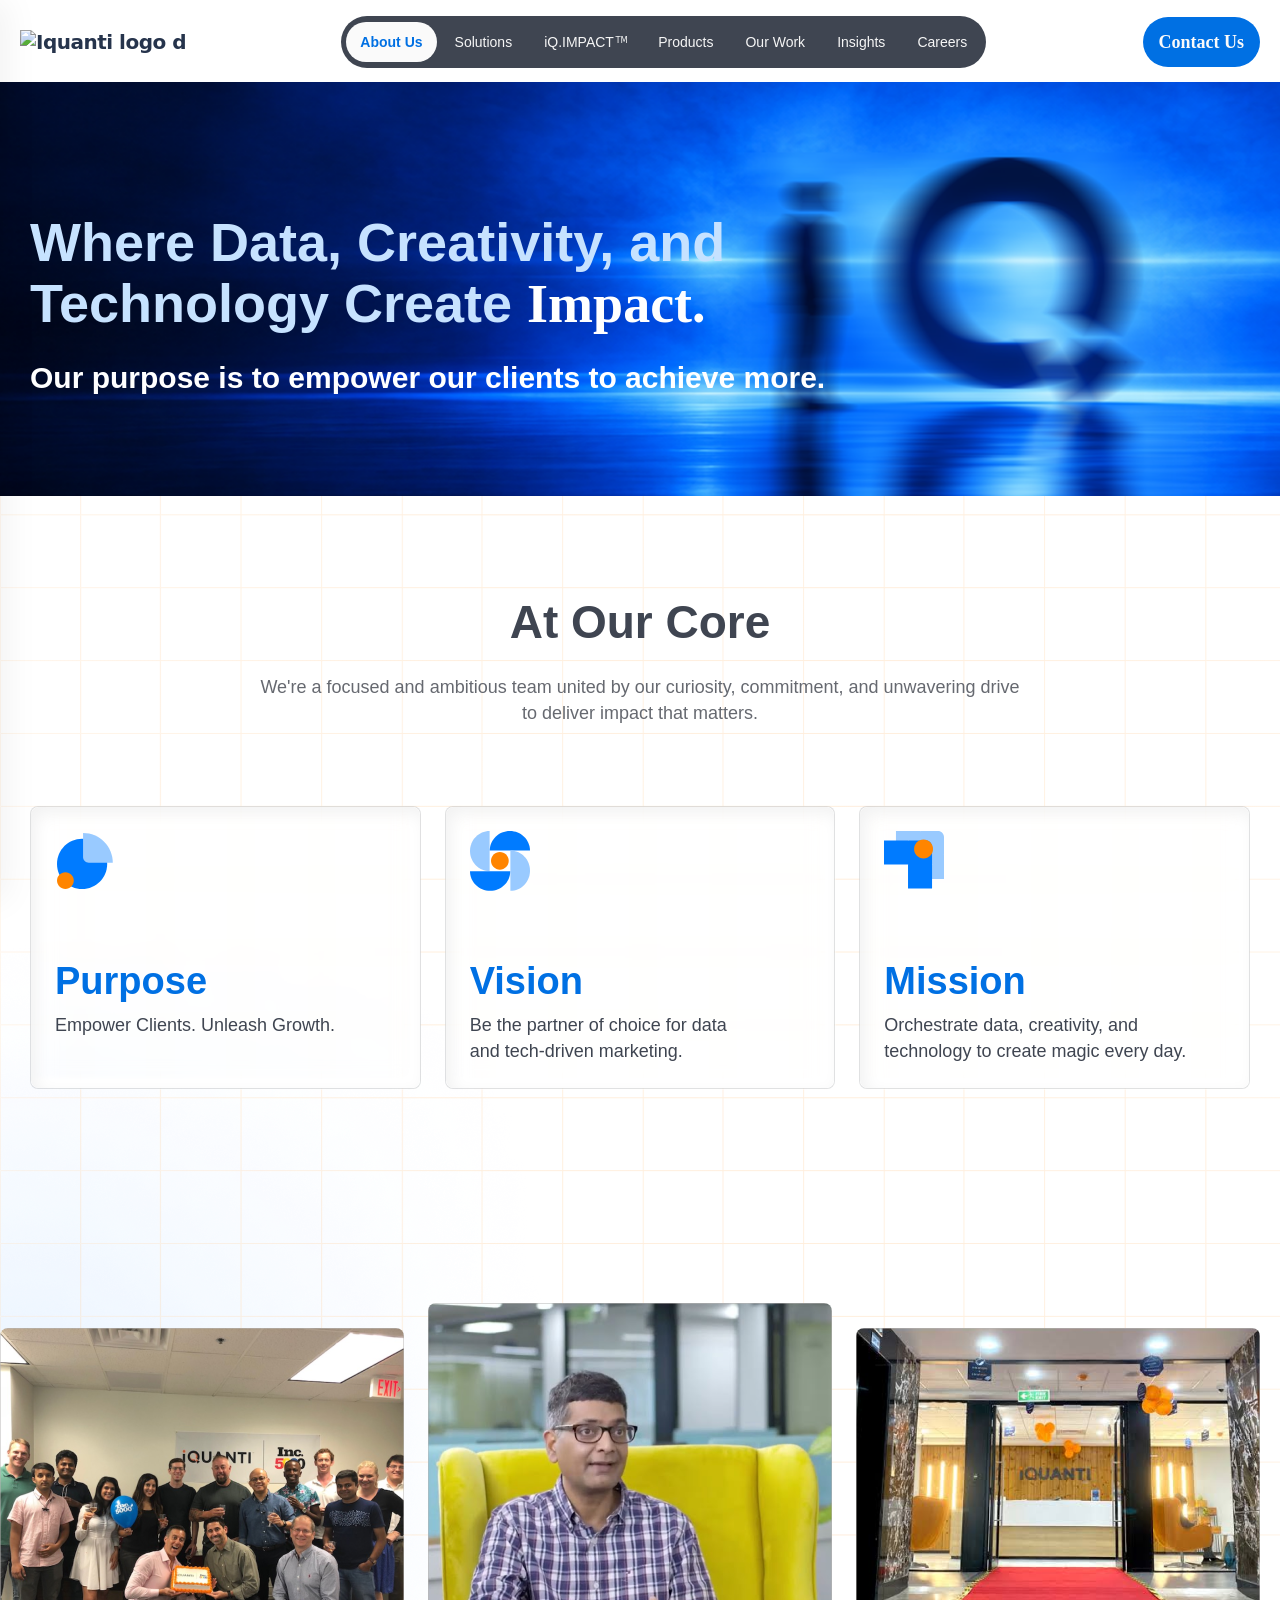
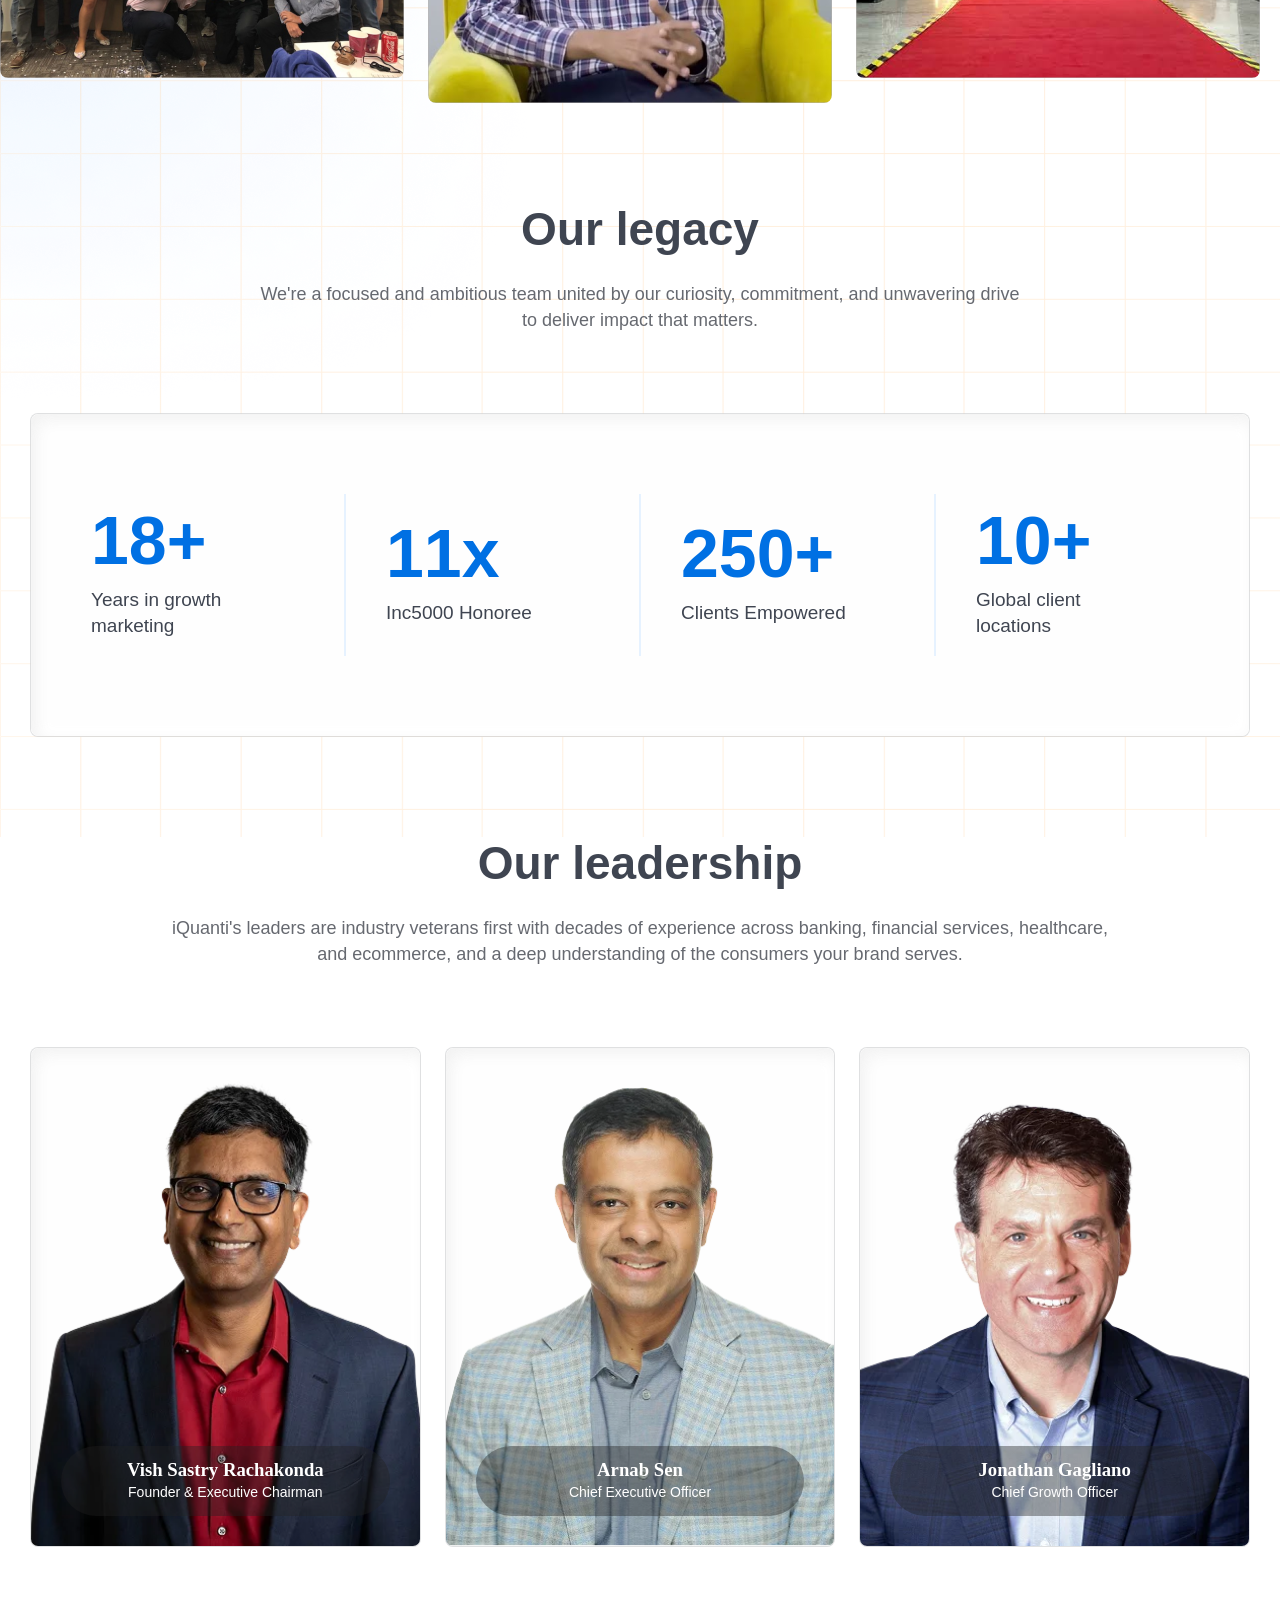
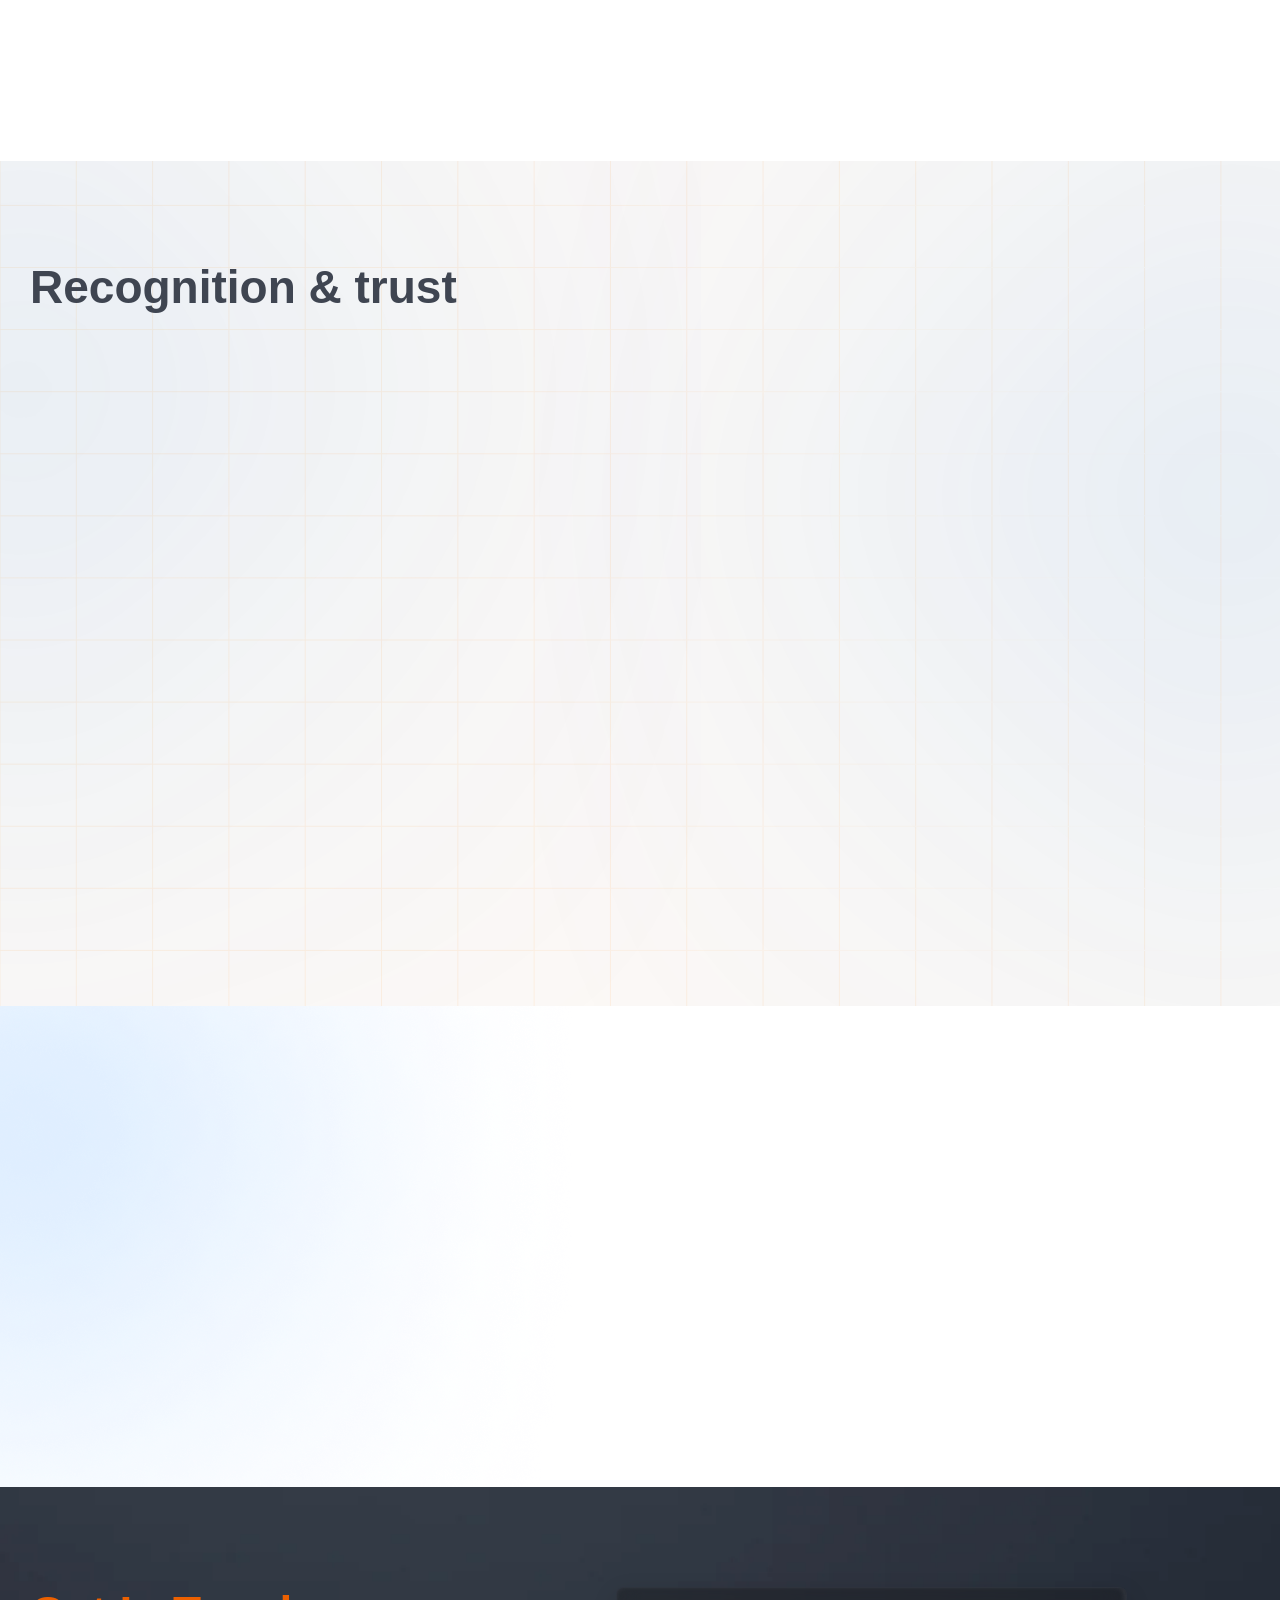
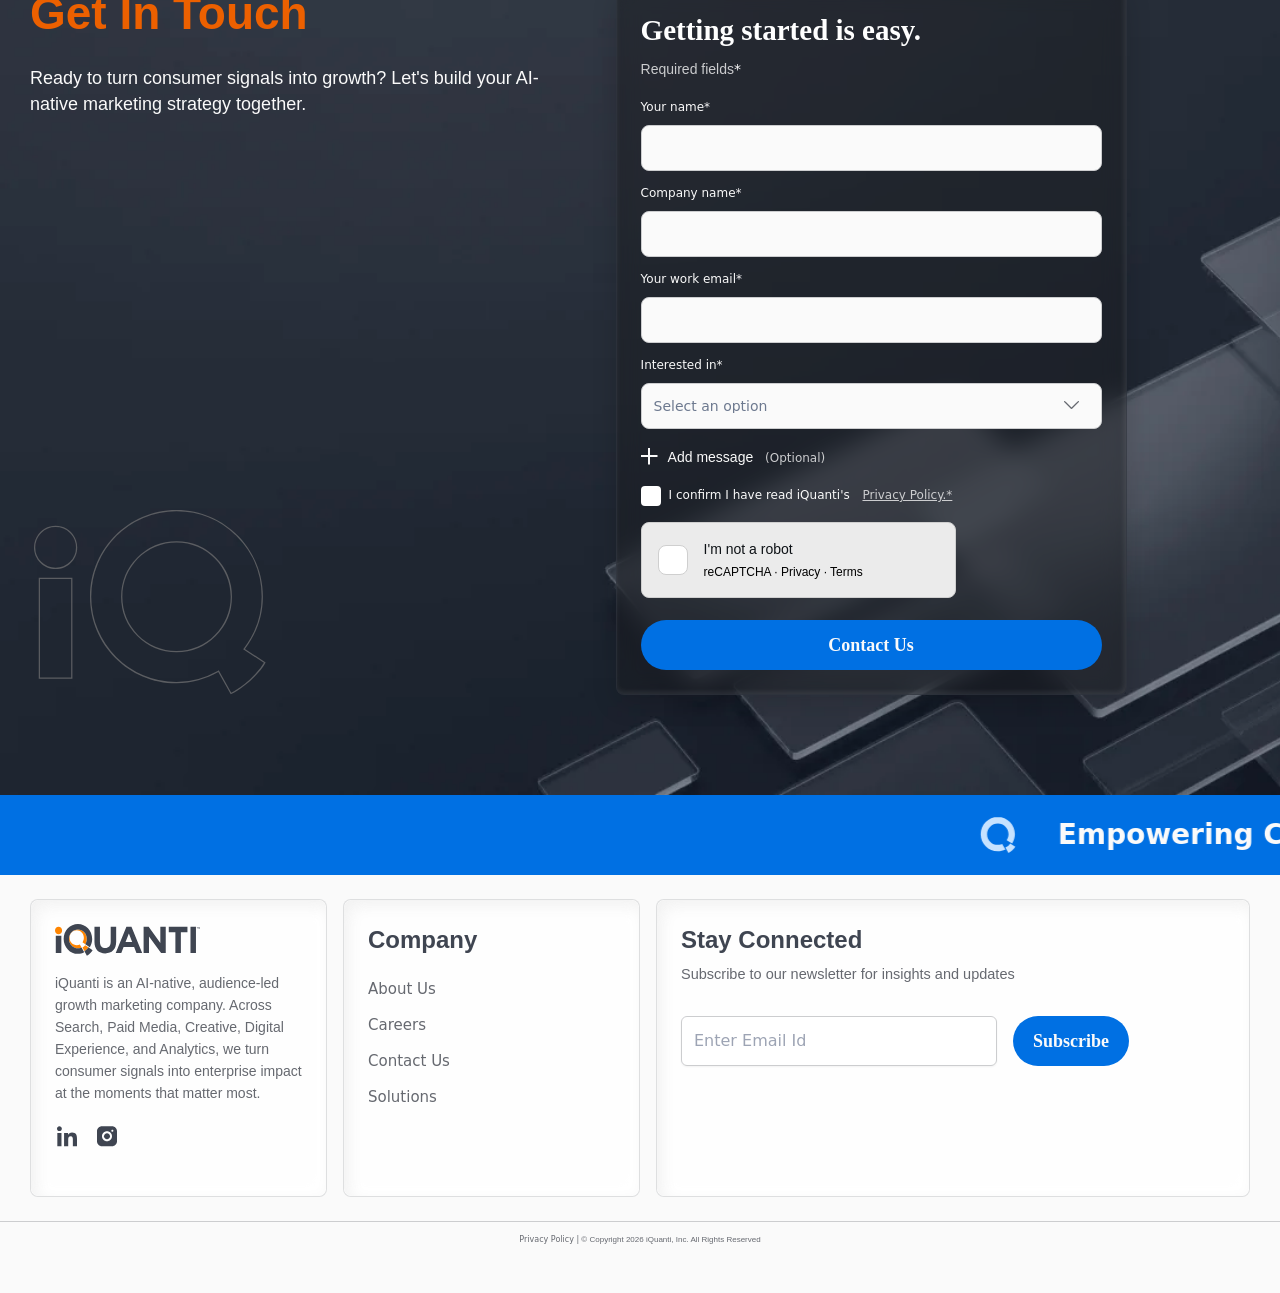
==== about.html @ ce5d6e46 "About Us Page Changes [25-11-2026]" ====
<!DOCTYPE html>
<html lang="en">
<head>
    <meta charset="UTF-8">
    <meta name="viewport" content="width=device-width, initial-scale=1.0">
    <title>About Us</title>
    <!-- 1. Fonts (External/CDN) -->
    <link rel="stylesheet" href="https://use.typekit.net/sac8dhf.css">

    <!-- 2. Third-party Library CSS -->
    <link rel="stylesheet" href="https://unpkg.com/aos@next/dist/aos.css" />

    <!-- 3. Block CSS  -->
    <link rel="stylesheet" href="blocks-css/page-banner/style.css">
    <link rel="stylesheet" href="blocks-css/stats-bar/style.css">
    <link rel="stylesheet" href="blocks-css/recognition/style.css">
    <link rel="stylesheet" href="blocks-css/contact-form/style.css">
    <link rel="stylesheet" href="blocks-css/call-to-action/style.css">

    <!-- 3. Custom Main CSS  -->
    <link rel="stylesheet" href="assets/css/style.css">
</head>
<body class="about-us-page bg-pure-white">
<!-- Header Section Start -->
<header class="site-header">
    <div class="header-container container">

        <!-- Logo -->
        <a href="index.html" class="site-logo">
            <img class="site-logo-dark" src="assets/images/Iquanti-logo.svg" alt="Iquanti logo dark">
            <img class="site-logo-white" src="assets/images/IQ-logo-main-white.svg" alt="Iquanti logo white">
        </a>

        <!-- Desktop Navigation -->
        <nav class="main-navigation">
            <ul>
                <li><a href="about.html" class="active">About Us</a></li>
                <li><a href="#solutions">Solutions</a></li>
                <li class="cls-superscript"><a href="iq-impact.html">iQ.IMPACT<span class="superscript">TM</span></a></li>
                <li><a href="#products">Products</a></li>
                <li><a href="our-works.html">Our Work</a></li>
                <li><a href="#insights">Insights</a></li>
                <li><a href="webinar.html">Careers</a></li>
            </ul>
        </nav>

        <!-- Contact Button -->
        <a href="contact.html" class="header-contact cta-action cta-action-primary cta-action-hover-state">Contact Us</a>

        <!-- Mobile Toggle -->
        <button class="menu-toggle" type="button" aria-label="Open menu" aria-expanded="false" aria-controls="mobile-navigation" aria-haspopup="dialog">
            <span></span>
            <span></span>
            <span></span>
        </button>

    </div>

    <!-- Mobile Navigation -->
    <div class="mobile-navigation" id="mobile-navigation" role="dialog" aria-modal="true" aria-label="Main navigation" aria-hidden="true" inert>
        <button class="menu-close" type="button" aria-label="Close menu">
            <span></span>
            <span></span>
        </button>
        <nav aria-label="Mobile navigation">
            <ul>
                <li><a href="#about">About Us</a></li>
                <li><a href="#solutions">Solutions</a></li>
                <li><a href="#products">Products</a></li>
                <li><a href="#our-work">Our Work</a></li>
                <li><a href="#insights">Insights</a></li>
                <li><a href="#careers">Careers</a></li>
            </ul>

            <a href="#" class="mobile-contact cta-action cta-action-primary">Contact Us</a>
        </nav>
    </div>
    <div class="overlay"></div>
</header>
<!-- Header Section End -->

<section class="spotlight-banner-section about-us-banner banner-main has-header-space iq-content-start ">
    <div class="container">
        <div class="spotlight-banner-content spotlight-banner-col-left banner-content banner-col-left has-content-light">
            <h1 class="headline-1">Where Data, Creativity, and Technology Create <span class="highlight-text highlight-text-white">Impact.</span></h1>
            <p class="sub-head-2">Our purpose is to empower our clients to achieve more. </p>
        </div>
    </div>
</section>

<div class="section-wrap about-checks-line-bg-sec-wrap-1 has-checks-line-bg has-blurb-bg">
    <div class="iq-feature-blurb-top-left blurb-bg">
        <img src="assets/images/iq-feature-blurb-top-left" alt="">
    </div>
    <div class="iq-feature-blurb-left-center blurb-bg"></div>
    <div class="iq-feature-blurb-left-bottom blurb-bg"></div>
    <div class="iq-feature-blurb-right-bottom blurb-bg"></div>
    <!--Core values section start-->
    <section class="iq-feature-grid-section core-feature-grid-section iq-overflow-clip">
       <div class="container">
         <div class="heading-wrap heading-wrap-center aos-init aos-animate" data-aos="fade-up data-aos-duration=">
    
                <h2 class="headline-2 aos-init aos-animate" data-aos="fade-up" data-aos-duration="700" data-aos-delay="50">
                    At Our Core
                </h2>
                <p class="body-text-18 body-text-reg" data-aos="fade-up" data-aos-duration="800" data-aos-delay="100">We're a focused and ambitious team united by our curiosity, commitment, and unwavering drive to deliver impact that matters.</p>
    
            </div>
            <!-- Core Value Cards -->
            <div class="iq-feature-grid-cards">
    
                <!-- Purpose -->
                <div class="iq-feature-card has-glass-effect has-glass-white">
                    <div class="iq-feature-card-icon">
                      <img src="./assets/images/iq-pie-segment-dot.svg" alt="Iq pie segment dot">
                    </div>
    
                    <div class="iq-feature-card-content">
                        <h3 class="sub-head-1">Purpose</h3>
                        <p class="body-text-18 body-text-reg">Empower Clients. Unleash Growth.</p>
                    </div>
    
                    <svg width="0" height="0" style="position:absolute">
                        <filter id="glass-effect-white" filterUnits="objectBoundingBox" primitiveUnits="userSpaceOnUse" x="0%" y="0%" width="100%" height="100%" color-interpolation-filters="sRGB">
                            <feImage href="#" x="0%" y="0%" width="100%" height="100%" preserveAspectRatio="none" result="map"></feImage>
                            <feDisplacementMap in="SourceGraphic" in2="map" scale="204.7" xChannelSelector="R" yChannelSelector="G" result="dR"></feDisplacementMap>
                            <feDisplacementMap in="SourceGraphic" in2="map" scale="170.6" xChannelSelector="R" yChannelSelector="G" result="dG"></feDisplacementMap>
                            <feDisplacementMap in="SourceGraphic" in2="map" scale="136.5" xChannelSelector="R" yChannelSelector="G" result="dB"></feDisplacementMap>
                            <feColorMatrix in="dR" values="1 0 0 0 0  0 0 0 0 0  0 0 0 0 0  0 0 0 1 0" result="r"></feColorMatrix>
                            <feColorMatrix in="dG" values="0 0 0 0 0  0 1 0 0 0  0 0 0 0 0  0 0 0 1 0" result="g"></feColorMatrix>
                            <feColorMatrix in="dB" values="0 0 0 0 0  0 0 0 0 0  0 0 1 0 0  0 0 0 1 0" result="b"></feColorMatrix>
                            <feBlend in="r" in2="g" mode="screen" result="rg"></feBlend>
                            <feBlend in="rg" in2="b" mode="screen"></feBlend>
                        </filter>
                    </svg>
                </div>
    
                <!-- Vision -->
                <div class="iq-feature-card has-glass-effect has-glass-white">
                    <div class="iq-feature-card-icon">
                        <img src="./assets/images/iq-semicircle-pinwheel.svg" alt="Iq-semicircle-pinwheel">
                    </div>
    
                    <div class="iq-feature-card-content">
                        <h3 class="sub-head-1">Vision</h3>
                        <p class="body-text-18 body-text-reg">Be the partner of choice for data<br>and tech-driven marketing.</p>
                    </div>
    
                    <svg width="0" height="0" style="position:absolute">
                        <filter id="glass-effect-white" filterUnits="objectBoundingBox" primitiveUnits="userSpaceOnUse" x="0%" y="0%" width="100%" height="100%" color-interpolation-filters="sRGB">
                            <feImage href="#" x="0%" y="0%" width="100%" height="100%" preserveAspectRatio="none" result="map"></feImage>
                            <feDisplacementMap in="SourceGraphic" in2="map" scale="204.7" xChannelSelector="R" yChannelSelector="G" result="dR"></feDisplacementMap>
                            <feDisplacementMap in="SourceGraphic" in2="map" scale="170.6" xChannelSelector="R" yChannelSelector="G" result="dG"></feDisplacementMap>
                            <feDisplacementMap in="SourceGraphic" in2="map" scale="136.5" xChannelSelector="R" yChannelSelector="G" result="dB"></feDisplacementMap>
                            <feColorMatrix in="dR" values="1 0 0 0 0  0 0 0 0 0  0 0 0 0 0  0 0 0 1 0" result="r"></feColorMatrix>
                            <feColorMatrix in="dG" values="0 0 0 0 0  0 1 0 0 0  0 0 0 0 0  0 0 0 1 0" result="g"></feColorMatrix>
                            <feColorMatrix in="dB" values="0 0 0 0 0  0 0 0 0 0  0 0 1 0 0  0 0 0 1 0" result="b"></feColorMatrix>
                            <feBlend in="r" in2="g" mode="screen" result="rg"></feBlend>
                            <feBlend in="rg" in2="b" mode="screen"></feBlend>
                        </filter>
                    </svg>
                </div>
    
                <!-- Mission -->
                <div class="iq-feature-card has-glass-effect has-glass-white">
                    <div class="iq-feature-card-icon">
                       <img src="./assets/images/iq-chevron-corner-arrow.svg" alt="Iq chevron corner arrow">
                    </div>
    
                    <div class="iq-feature-card-content">
                        <h3 class="sub-head-1">Mission</h3>
                        <p class="body-text-18 body-text-reg">
                            Orchestrate data, creativity, and
                            technology to create magic
                            every day.
                        </p>
                    </div>
    
                    <svg width="0" height="0" style="position:absolute">
                        <filter id="glass-effect-white" filterUnits="objectBoundingBox" primitiveUnits="userSpaceOnUse" x="0%" y="0%" width="100%" height="100%" color-interpolation-filters="sRGB">
                            <feImage href="#" x="0%" y="0%" width="100%" height="100%" preserveAspectRatio="none" result="map"></feImage>
                            <feDisplacementMap in="SourceGraphic" in2="map" scale="204.7" xChannelSelector="R" yChannelSelector="G" result="dR"></feDisplacementMap>
                            <feDisplacementMap in="SourceGraphic" in2="map" scale="170.6" xChannelSelector="R" yChannelSelector="G" result="dG"></feDisplacementMap>
                            <feDisplacementMap in="SourceGraphic" in2="map" scale="136.5" xChannelSelector="R" yChannelSelector="G" result="dB"></feDisplacementMap>
                            <feColorMatrix in="dR" values="1 0 0 0 0  0 0 0 0 0  0 0 0 0 0  0 0 0 1 0" result="r"></feColorMatrix>
                            <feColorMatrix in="dG" values="0 0 0 0 0  0 1 0 0 0  0 0 0 0 0  0 0 0 1 0" result="g"></feColorMatrix>
                            <feColorMatrix in="dB" values="0 0 0 0 0  0 0 0 0 0  0 0 1 0 0  0 0 0 1 0" result="b"></feColorMatrix>
                            <feBlend in="r" in2="g" mode="screen" result="rg"></feBlend>
                            <feBlend in="rg" in2="b" mode="screen"></feBlend>
                        </filter>
                    </svg>
                </div>
    
            </div>
    
            <div class="section-footer iq-feature-grid-action">
                <a href="#contact" class="cta-action cta-action-secondary" data-aos="fade-up" data-aos-duration="600" data-aos-delay="150">
                    See the values that drive us
                    <svg xmlns="http://www.w3.org/2000/svg" width="17" height="15" viewBox="0 0 17 15" fill="none">
                        <path d="M1 6.36395C0.447715 6.36395 4.82823e-08 6.81167 0 7.36395C-4.82823e-08 7.91624 0.447715 8.36395 1 8.36395L1 7.36395L1 6.36395ZM16.7071 8.07106C17.0976 7.68054 17.0976 7.04737 16.7071 6.65685L10.3431 0.292886C9.95262 -0.0976388 9.31946 -0.0976388 8.92893 0.292886C8.53841 0.68341 8.53841 1.31657 8.92893 1.7071L14.5858 7.36395L8.92893 13.0208C8.53841 13.4113 8.53841 14.0445 8.92893 14.435C9.31946 14.8255 9.95262 14.8255 10.3431 14.435L16.7071 8.07106ZM1 7.36395L1 8.36395L16 8.36395L16 7.36395L16 6.36395L1 6.36395L1 7.36395Z" fill="#0070E3"></path>
                    </svg>
                </a>
            </div>
            
       </div>
    </section>
    <!--Core values section end-->
    <section class="iq-marquee-section about-marquee-section">
        <div class="iq-marquee">
            <div class="iq-marquee-track">
    
                <!-- Set 1 -->
                <div class="iq-marquee-group">
    
                    <div class="iq-marquee-item">
                        <img src="./assets/images/marquee-image-2.png" alt="iQuanti team">
                    </div>
    
                    <div class="iq-marquee-item">
                        <img src="./assets/images/marquee-image-3.png" alt="iQuanti team">
                    </div>
    
                    <div class="iq-marquee-item">
                       <img src="./assets/images/marquee-image-4.png" alt="iQuanti team">
                    </div>
    
                    <div class="iq-marquee-item">
                       <img src="./assets/images/marquee-image-5.png" alt="iQuanti team">
                    </div>
                      <div class="iq-marquee-item">
                       <img src="./assets/images/marquee-image-6.png" alt="iQuanti team">
                    </div>
                      <div class="iq-marquee-item">
                       <img src="./assets/images/marquee-image-7.png" alt="iQuanti team">
                    </div>
                      <div class="iq-marquee-item">
                       <img src="./assets/images/marquee-image-8.png" alt="iQuanti team">
                    </div>
                      <div class="iq-marquee-item">
                       <img src="./assets/images/marquee-image-9.png" alt="iQuanti team">
                    </div>
                      <div class="iq-marquee-item">
                       <img src="./assets/images/marquee-image-10.png" alt="iQuanti team">
                    </div>  
    
                </div>
            </div>
        </div>
    </section>
    <!--Our legacy start-->
    <section class="stats-section our-legacy-section">
        <div class="container">
            <div class="heading-wrap heading-wrap-center aos-init aos-animate" data-aos="fade-up data-aos-duration=" 800"="">
    
                <h2 class="headline-2 aos-init aos-animate" data-aos="fade-up" data-aos-duration="700" data-aos-delay="50">
                    Our legacy
                </h2>
                <p class="body-text-18 body-text-reg" data-aos="fade-up" data-aos-duration="800" data-aos-delay="100">We're a focused and ambitious team united by our curiosity, commitment, and unwavering drive to deliver impact that matters.</p>
    
            </div>
            <div class="stats-bar-box stats-bar-box-cols-above-three has-glass-effect has-glass-white" data-aos="fade-up" data-aos-duration="600" data-aos-delay="100">
                <div class="stats-bar-box-stat">
                    <div class="stats-bar-count-value number-headline">18+</div>
                    <p class="count-text body-text-20">Years in growth <br> marketing</p>
                </div>
    
                <span class="stats-bar-stat-divider" aria-hidden="true">
                </span>
    
                <div class="stats-bar-box-stat">
                    <div class="stats-bar-count-value number-headline">11x</div>
                    <p class="count-text body-text-20">Inc5000 Honoree</p>
                </div>
    
                <span class="stats-bar-stat-divider" aria-hidden="true">
                </span>
    
                <div class="stats-bar-box-stat">
                    <div class="stats-bar-count-value number-headline">250+</div>
                    <p class="count-text body-text-20">Clients Empowered</p>
                </div>
                 <span class="stats-bar-stat-divider" aria-hidden="true">
                </span>
                 <div class="stats-bar-box-stat">
                    <div class="stats-bar-count-value number-headline">10+</div>
                    <p class="count-text body-text-20">Global client <br> locations</p>
                </div>
    
                <svg width="0" height="0" style="position:absolute">
                        <filter id="glass-effect-white" filterUnits="objectBoundingBox" primitiveUnits="userSpaceOnUse" x="0%" y="0%" width="100%" height="100%" color-interpolation-filters="sRGB">
                            <feImage href="#" x="0%" y="0%" width="100%" height="100%" preserveAspectRatio="none" result="map"></feImage>
                            <feDisplacementMap in="SourceGraphic" in2="map" scale="204.7" xChannelSelector="R" yChannelSelector="G" result="dR"></feDisplacementMap>
                            <feDisplacementMap in="SourceGraphic" in2="map" scale="170.6" xChannelSelector="R" yChannelSelector="G" result="dG"></feDisplacementMap>
                            <feDisplacementMap in="SourceGraphic" in2="map" scale="136.5" xChannelSelector="R" yChannelSelector="G" result="dB"></feDisplacementMap>
                            <feColorMatrix in="dR" values="1 0 0 0 0  0 0 0 0 0  0 0 0 0 0  0 0 0 1 0" result="r"></feColorMatrix>
                            <feColorMatrix in="dG" values="0 0 0 0 0  0 1 0 0 0  0 0 0 0 0  0 0 0 1 0" result="g"></feColorMatrix>
                            <feColorMatrix in="dB" values="0 0 0 0 0  0 0 0 0 0  0 0 1 0 0  0 0 0 1 0" result="b"></feColorMatrix>
                            <feBlend in="r" in2="g" mode="screen" result="rg"></feBlend>
                            <feBlend in="rg" in2="b" mode="screen"></feBlend>
                        </filter>
                    </svg>
            </div>
        </div>
    </section>
    <!--Our legacy end-->
</div>





<!--Leadership section start-->
<section id="leadership" class="iq-profile-grid-section our-leadership-section">
    <div class="container">

      <div class="heading-wrap heading-wrap-center aos-init aos-animate" data-aos="fade-up" data-aos-duration="800">

            <h2 class="headline-2 aos-init aos-animate" data-aos="fade-up" data-aos-duration="700" data-aos-delay="50">
                Our leadership
            </h2>
            <p  class="body-text-18 body-text-reg" data-aos="fade-up" data-aos-duration="800" data-aos-delay="100">iQuanti's leaders are industry veterans first with decades of experience across banking, financial services, healthcare, and ecommerce, and a deep understanding of the consumers your brand serves.</p>

        </div>

        <!-- Leadership Cards -->
        <div class="iq-profile-grid-wrapper">
                <div class="iq-profile-card-item aos-init aos-animate" data-aos="fade-up" data-aos-duration="800" data-aos-delay="150">
                        <div class="iq-profile-card has-glass-effect has-glass-white">
                            <div class="iq-profile-card-image">
                                <img src="./assets/images/leaders-card-1.webp" alt="leader-image">
                            </div>

                            <div class="iq-profile-card-badge">
                                <h3 class="sub-head-3">Vish Sastry Rachakonda</h3>
                                <p class="body-text-14 body-text-reg">Founder &amp; Executive Chairman</p>
                            </div>

                        </div>

                        <div class="iq-profile-card-details">
                            <button type="button" class="iq-profile-close-btn js-profile-close" aria-label="Close profile details">
                                <svg xmlns="http://www.w3.org/2000/svg" width="19" height="19" viewBox="0 0 19 19" fill="none">
                                    <path d="M0.671875 17.7486L17.7486 0.671875" stroke-width="1.89741" stroke="#CCCDCF"/>
                                    <path d="M17.75 17.7486L0.673269 0.671875" stroke-width="1.89741" stroke="#CCCDCF"/>
                                </svg>
                            </button>
                            <div class="iq-profile-details-body">
                                <h3 class="body-text-24 body-text-bold">Vish Sastry Rachakonda</h3>
                                <p class="iq-profile-details-role body-text-16 body-text-bold">VP, Search &amp; Site Experience</p>
                                <div class="iq-profile-details-bio body-text-16 body-text-reg">
                                    <p class="body-text-16 body-text-reg">Sastry founded iQuanti in 2008 and as CEO has grown it into a trusted performance marketing partner for some of the world's leading brands, particularly in banking and financial services. Now as Executive Chairman (and Chief Cheerleader!) Sastry continues to champion iQuanti's mission of driving superior digital performance through data-led capabilities. He is a zealous guardian of the company's values, and remains actively engaged in shaping strategic direction and culture.</p>
                                    <p class="body-text-16 body-text-reg">Before starting iQuanti, Sastry worked at Discover and American Express, where he built deep expertise in marketing. He lives with his wife Meena and their dog Bruno in Jersey City.</p>
                                </div>
                            </div>                        
                        </div>

                </div>

                <div class="iq-profile-card-item aos-init aos-animate" data-aos="fade-up" data-aos-duration="900" data-aos-delay="200">
                        <div class="iq-profile-card has-glass-effect has-glass-white">
                            <div class="iq-profile-card-image">
                                <img src="./assets/images/leaders-card-2.webp" alt="leader-image">
                            </div>

                            <div class="iq-profile-card-badge">
                                <h3 class="sub-head-3">Arnab Sen</h3>
                                <p class="body-text-14 body-text-reg">Chief Executive Officer</p>
                            </div>
                        </div>

                        <div class="iq-profile-card-details">
                            <button type="button" class="iq-profile-close-btn js-profile-close" aria-label="Close profile details">
                                <svg xmlns="http://www.w3.org/2000/svg" width="19" height="19" viewBox="0 0 19 19" fill="none">
                                    <path d="M0.671875 17.7486L17.7486 0.671875" stroke-width="1.89741" stroke="#CCCDCF"></path>
                                    <path d="M17.75 17.7486L0.673269 0.671875" stroke-width="1.89741" stroke="#CCCDCF"></path>
                                </svg>
                            </button>
                            <div class="iq-profile-details-body">
                                <h3 class="body-text-24 body-text-bold">Arnab Sen</h3>
                                <p class="iq-profile-details-role body-text-16 body-text-bold">Chief Executive Officer</p>
                                <div class="iq-profile-details-bio body-text-16 body-text-reg">
                                    <p class="body-text-16 body-text-reg">Arnab leads iQuanti's global operations and growth strategy, helping enterprise brands scale customer acquisition through data science and performance marketing.</p>
                                </div>
                            </div>
                        </div>


                        <svg width="0" height="0" style="position:absolute">
                            <filter id="glass-effect-white" filterUnits="objectBoundingBox" primitiveUnits="userSpaceOnUse" x="0%" y="0%" width="100%" height="100%" color-interpolation-filters="sRGB">
                                <feImage href="#" x="0%" y="0%" width="100%" height="100%" preserveAspectRatio="none" result="map"></feImage>
                                <feDisplacementMap in="SourceGraphic" in2="map" scale="204.7" xChannelSelector="R" yChannelSelector="G" result="dR"></feDisplacementMap>
                                <feDisplacementMap in="SourceGraphic" in2="map" scale="170.6" xChannelSelector="R" yChannelSelector="G" result="dG"></feDisplacementMap>
                                <feDisplacementMap in="SourceGraphic" in2="map" scale="136.5" xChannelSelector="R" yChannelSelector="G" result="dB"></feDisplacementMap>
                                <feColorMatrix in="dR" values="1 0 0 0 0  0 0 0 0 0  0 0 0 0 0  0 0 0 1 0" result="r"></feColorMatrix>
                                <feColorMatrix in="dG" values="0 0 0 0 0  0 1 0 0 0  0 0 0 0 0  0 0 0 1 0" result="g"></feColorMatrix>
                                <feColorMatrix in="dB" values="0 0 0 0 0  0 0 0 0 0  0 0 1 0 0  0 0 0 1 0" result="b"></feColorMatrix>
                                <feBlend in="r" in2="g" mode="screen" result="rg"></feBlend>
                                <feBlend in="rg" in2="b" mode="screen"></feBlend>
                            </filter>
                        </svg>
                </div>
                    
                <div class="iq-profile-card-item aos-init aos-animate" data-aos="fade-up" data-aos-duration="1000" data-aos-delay="250">
                        <div class="iq-profile-card has-glass-effect has-glass-white">
                            <div class="iq-profile-card-image">
                                <img src="./assets/images/leaders-card-3.webp" alt="leader-image">
                            </div>

                            <div class="iq-profile-card-badge">
                                <h3 class="sub-head-3">Jonathan Gagliano</h3>
                                <p class="body-text-14 body-text-reg">Chief Growth Officer</p>
                            </div>

                        </div>

                        <div class="iq-profile-card-details">
                             <button type="button" class="iq-profile-close-btn js-profile-close" aria-label="Close profile details">
                                <svg xmlns="http://www.w3.org/2000/svg" width="19" height="19" viewBox="0 0 19 19" fill="none">
                                    <path d="M0.671875 17.7486L17.7486 0.671875" stroke-width="1.89741" stroke="#CCCDCF"></path>
                                    <path d="M17.75 17.7486L0.673269 0.671875" stroke-width="1.89741" stroke="#CCCDCF"></path>
                                </svg>
                            </button>
                            <div class="iq-profile-details-body">
                                <h3 class="body-text-24 body-text-bold">Jonathan Gagliano</h3>
                                <p class="iq-profile-details-role body-text-16 body-text-bold">Chief Growth Officer</p>
                                <div class="iq-profile-details-bio body-text-14 body-text-reg">
                                    <p class="body-text-16 body-text-reg">Jonathan drives client partnerships and revenue expansion across North America and global markets, bringing deep expertise in enterprise digital transformation.</p>
                                </div>
                            </div>
                        </div>

                        <svg width="0" height="0" style="position:absolute">
                            <filter id="glass-effect-white" filterUnits="objectBoundingBox" primitiveUnits="userSpaceOnUse" x="0%" y="0%" width="100%" height="100%" color-interpolation-filters="sRGB">
                                <feImage href="#" x="0%" y="0%" width="100%" height="100%" preserveAspectRatio="none" result="map"></feImage>
                                <feDisplacementMap in="SourceGraphic" in2="map" scale="204.7" xChannelSelector="R" yChannelSelector="G" result="dR"></feDisplacementMap>
                                <feDisplacementMap in="SourceGraphic" in2="map" scale="170.6" xChannelSelector="R" yChannelSelector="G" result="dG"></feDisplacementMap>
                                <feDisplacementMap in="SourceGraphic" in2="map" scale="136.5" xChannelSelector="R" yChannelSelector="G" result="dB"></feDisplacementMap>
                                <feColorMatrix in="dR" values="1 0 0 0 0  0 0 0 0 0  0 0 0 0 0  0 0 0 1 0" result="r"></feColorMatrix>
                                <feColorMatrix in="dG" values="0 0 0 0 0  0 1 0 0 0  0 0 0 0 0  0 0 0 1 0" result="g"></feColorMatrix>
                                <feColorMatrix in="dB" values="0 0 0 0 0  0 0 0 0 0  0 0 1 0 0  0 0 0 1 0" result="b"></feColorMatrix>
                                <feBlend in="r" in2="g" mode="screen" result="rg"></feBlend>
                                <feBlend in="rg" in2="b" mode="screen"></feBlend>
                            </filter>
                        </svg>
                </div>
        </div>

        <!-- CTA -->
        <div class="section-footer iq-profile-grid-action">
           <a href="#contact" class="cta-action cta-action-primary aos-init aos-animate" data-aos="fade-up" data-aos-duration="600" data-aos-delay="150">
                 Meet Our Team
                <img src="assets/images/arrow-white.svg" alt="" width="15" height="15">
            </a>
        </div>

    </div>
    <div class="media-content-popup-main" id="mediaContentPopup" popover>
    <div class="media-content-popup has-popup-hr has-popup-dark">
          <div class="media-content-popup-media">
            <img src="assets/images/hr-popup-place-holder-image.jpg" alt="leader-image">
          </div>
          <div class="media-content-popup-content">
              <div class="media-content-popup-header">
                  <h2 class="body-text-24 body-text-bold">Vish Sastry Rachakonda</h2>
                  <span class="body-text-14 body-text-reg">VP, Search & Site Experience</span>
              </div>
      
              <div class="media-content-popup-body">
                  <p class="body-text-16 body-text-reg">
                    Sastry founded iQuanti in 2008 and as CEO has grown it into a trusted performance marketing partner for some of the world’s leading brands, particularly in banking and financial services. Now as Executive Chairman (and Chief Cheerleader!) Sastry continues to champion iQuanti’s mission of driving superior digital performance through data-led capabilities. He is a zealous guardian of the company’s values, and remains actively engaged in shaping strategic direction and culture. 
                  </p>
      
                  <p class="body-text-16 body-text-reg">

                  </p>
      
                  <p class="body-text-16 body-text-reg">
                      Before starting iQuanti, Sastry worked at Discover and American Express, where his built deep expertise
                      in marketing. He lives with his wife Meena and their dog Bruno in Jersey City.
                  </p>
              </div>
          </div>
          
            <button class="popup-close-btn" popovertarget="mediaContentPopup" popovertargetaction="hide" aria-label="Close popup">
                <img src="./assets/images/close-line-icon.svg" alt="Close line icon">
            </button>
      </div>
    </div>


</section>
<!--Leadership section end-->

<!-- Recognition & trust Section Start -->

  <section id="our-work" class="recognition-section has-checks-line-bg">
    <div class="recognition-blurb-center-left blurb-bg">
        <img src="assets/images/recognition-blurb-center-left.svg" alt="Recognition blurb top left">
    </div>
    <div class="recognition-blurb-top-right blurb-bg">
        <img src="assets/images/recognition-blurb-top-right.svg" alt="Recognition blurb top left">
    </div>
    <div class="recognition-container container">

        <div class="recognition-heading heading-wrap heading-wrap-left aos-init aos-animate" data-aos="fade-up" data-aos-duration="800">
            <h2 class="headline-2 aos-init aos-animate" data-aos="fade-up" data-aos-duration="600" data-aos-delay="0">Recognition &amp; trust</h2>
            <p class="insights-description case-studies-description body-text-18 body-text-reg" data-aos="fade-up" data-aos-duration="800" data-aos-delay="100">
                Earned recognition of our culture, processes, and performance across nearly two decades.&nbsp;
            </p>
        </div>

        <div class="recognition-grid">

            <!-- Inc. 5000 -->
            <div class="recognition-card-wrap aos-init aos-animate" data-aos="fade-up" data-aos-delay="100">
                <div class="recognition-card has-glass-effect has-glass-white aos-init aos-animate" data-aos="fade-up" data-aos-duration="900" data-aos-delay="300">
                    <div class="recognition-card-content">

                        <div class="recognition-icon">
                            <img src="assets/images/recognition-inc5000.png" alt="Inc. 5000">
                        </div>

                        <h3 class="body-text-20 body-text-bold">Inc. 5000</h3>

                        <p>
                            Named one of America's fastest-growing companies 11 times.
                        </p>

                    </div>
                    <svg width="0" height="0" style="position:absolute">
                        <filter id="glass-effect-white" filterUnits="objectBoundingBox" primitiveUnits="userSpaceOnUse" x="0%" y="0%" width="100%" height="100%" color-interpolation-filters="sRGB">
                            <feImage href="#" x="0%" y="0%" width="100%" height="100%" preserveAspectRatio="none" result="map"></feImage>
                            <feDisplacementMap in="SourceGraphic" in2="map" scale="204.7" xChannelSelector="R" yChannelSelector="G" result="dR"></feDisplacementMap>
                            <feDisplacementMap in="SourceGraphic" in2="map" scale="170.6" xChannelSelector="R" yChannelSelector="G" result="dG"></feDisplacementMap>
                            <feDisplacementMap in="SourceGraphic" in2="map" scale="136.5" xChannelSelector="R" yChannelSelector="G" result="dB"></feDisplacementMap>
                            <feColorMatrix in="dR" values="1 0 0 0 0  0 0 0 0 0  0 0 0 0 0  0 0 0 1 0" result="r"></feColorMatrix>
                            <feColorMatrix in="dG" values="0 0 0 0 0  0 1 0 0 0  0 0 0 0 0  0 0 0 1 0" result="g"></feColorMatrix>
                            <feColorMatrix in="dB" values="0 0 0 0 0  0 0 0 0 0  0 0 1 0 0  0 0 0 1 0" result="b"></feColorMatrix>
                            <feBlend in="r" in2="g" mode="screen" result="rg"></feBlend>
                            <feBlend in="rg" in2="b" mode="screen"></feBlend>
                        </filter>
                    </svg>
                </div>
            </div>

            <!-- Industry Awards -->
            <div class="recognition-card-wrap aos-init aos-animate" data-aos="fade-up" data-aos-delay="200">
                <div class="recognition-card has-glass-effect has-glass-white aos-init aos-animate" data-aos="fade-up" data-aos-duration="1000" data-aos-delay="400">
                    <div class="recognition-card-content">

                        <div class="recognition-icon">
                            <img src="assets/images/recognition-awards.png" alt="Industry Awards">
                        </div>

                        <h3 class="body-text-20 body-text-bold">Industry Awards</h3>

                        <p>
                            Consistently recognized at the industry's most
                            prestigious awards globally and across disciplines.
                        </p>

                    </div>
                    <svg width="0" height="0" style="position:absolute">
                        <filter id="glass-effect-white" filterUnits="objectBoundingBox" primitiveUnits="userSpaceOnUse" x="0%" y="0%" width="100%" height="100%" color-interpolation-filters="sRGB">
                            <feImage href="#" x="0%" y="0%" width="100%" height="100%" preserveAspectRatio="none" result="map"></feImage>
                            <feDisplacementMap in="SourceGraphic" in2="map" scale="204.7" xChannelSelector="R" yChannelSelector="G" result="dR"></feDisplacementMap>
                            <feDisplacementMap in="SourceGraphic" in2="map" scale="170.6" xChannelSelector="R" yChannelSelector="G" result="dG"></feDisplacementMap>
                            <feDisplacementMap in="SourceGraphic" in2="map" scale="136.5" xChannelSelector="R" yChannelSelector="G" result="dB"></feDisplacementMap>
                            <feColorMatrix in="dR" values="1 0 0 0 0  0 0 0 0 0  0 0 0 0 0  0 0 0 1 0" result="r"></feColorMatrix>
                            <feColorMatrix in="dG" values="0 0 0 0 0  0 1 0 0 0  0 0 0 0 0  0 0 0 1 0" result="g"></feColorMatrix>
                            <feColorMatrix in="dB" values="0 0 0 0 0  0 0 0 0 0  0 0 1 0 0  0 0 0 1 0" result="b"></feColorMatrix>
                            <feBlend in="r" in2="g" mode="screen" result="rg"></feBlend>
                            <feBlend in="rg" in2="b" mode="screen"></feBlend>
                        </filter>
                    </svg>
                </div>
            </div>

            <!-- Great Place To Work -->
            <div class="recognition-card-wrap aos-init aos-animate" data-aos="fade-up" data-aos-delay="300">
                <div class="recognition-card has-glass-effect has-glass-white aos-init aos-animate" data-aos="fade-up" data-aos-duration="1100" data-aos-delay="500">
                    <div class="recognition-card-content">

                        <div class="recognition-icon">
                            <img src="assets/images/recognition-gptw.webp" alt="Great Place To Work">
                        </div>

                        <h3 class="body-text-20 body-text-bold">Great Place To Work®</h3>

                        <p>
                            Certified in the US and India reflecting the culture
                            that attracts and retains the specialists our clients rely on.
                        </p>

                    </div>
                    <svg width="0" height="0" style="position:absolute">
                        <filter id="glass-effect-white" filterUnits="objectBoundingBox" primitiveUnits="userSpaceOnUse" x="0%" y="0%" width="100%" height="100%" color-interpolation-filters="sRGB">
                            <feImage href="#" x="0%" y="0%" width="100%" height="100%" preserveAspectRatio="none" result="map"></feImage>
                            <feDisplacementMap in="SourceGraphic" in2="map" scale="204.7" xChannelSelector="R" yChannelSelector="G" result="dR"></feDisplacementMap>
                            <feDisplacementMap in="SourceGraphic" in2="map" scale="170.6" xChannelSelector="R" yChannelSelector="G" result="dG"></feDisplacementMap>
                            <feDisplacementMap in="SourceGraphic" in2="map" scale="136.5" xChannelSelector="R" yChannelSelector="G" result="dB"></feDisplacementMap>
                            <feColorMatrix in="dR" values="1 0 0 0 0  0 0 0 0 0  0 0 0 0 0  0 0 0 1 0" result="r"></feColorMatrix>
                            <feColorMatrix in="dG" values="0 0 0 0 0  0 1 0 0 0  0 0 0 0 0  0 0 0 1 0" result="g"></feColorMatrix>
                            <feColorMatrix in="dB" values="0 0 0 0 0  0 0 0 0 0  0 0 1 0 0  0 0 0 1 0" result="b"></feColorMatrix>
                            <feBlend in="r" in2="g" mode="screen" result="rg"></feBlend>
                            <feBlend in="rg" in2="b" mode="screen"></feBlend>
                        </filter>
                    </svg>
                </div>
            </div>

            <!-- Enterprise Security -->
            <div class="recognition-card-wrap aos-init aos-animate" data-aos="fade-up" data-aos-delay="400">
                <div class="recognition-card has-glass-effect has-glass-white aos-init aos-animate" data-aos="fade-up" data-aos-duration="1200" data-aos-delay="600">
                    <div class="recognition-card-content">

                        <div class="recognition-icon">
                            <img src="assets/images/recognition-security.png" alt="Enterprise Security">
                        </div>

                        <h3 class="body-text-20 body-text-bold">Enterprise Security</h3>

                        <p>
                            Certified across data, privacy, AI governance, and healthcare compliance meeting the highest enterprise standards in
                            every mandate.
                        </p>

                    </div>
                    <svg width="0" height="0" style="position:absolute">
                        <filter id="glass-effect-white" filterUnits="objectBoundingBox" primitiveUnits="userSpaceOnUse" x="0%" y="0%" width="100%" height="100%" color-interpolation-filters="sRGB">
                            <feImage href="#" x="0%" y="0%" width="100%" height="100%" preserveAspectRatio="none" result="map"></feImage>
                            <feDisplacementMap in="SourceGraphic" in2="map" scale="204.7" xChannelSelector="R" yChannelSelector="G" result="dR"></feDisplacementMap>
                            <feDisplacementMap in="SourceGraphic" in2="map" scale="170.6" xChannelSelector="R" yChannelSelector="G" result="dG"></feDisplacementMap>
                            <feDisplacementMap in="SourceGraphic" in2="map" scale="136.5" xChannelSelector="R" yChannelSelector="G" result="dB"></feDisplacementMap>
                            <feColorMatrix in="dR" values="1 0 0 0 0  0 0 0 0 0  0 0 0 0 0  0 0 0 1 0" result="r"></feColorMatrix>
                            <feColorMatrix in="dG" values="0 0 0 0 0  0 1 0 0 0  0 0 0 0 0  0 0 0 1 0" result="g"></feColorMatrix>
                            <feColorMatrix in="dB" values="0 0 0 0 0  0 0 0 0 0  0 0 1 0 0  0 0 0 1 0" result="b"></feColorMatrix>
                            <feBlend in="r" in2="g" mode="screen" result="rg"></feBlend>
                            <feBlend in="rg" in2="b" mode="screen"></feBlend>
                        </filter>
                    </svg>
                </div>
            </div>

        </div>
        <div class="recognition-grid recognition-grid-compact">
        
            <!-- ISO 27001 -->
            <div class="recognition-card-wrap aos-init aos-animate" data-aos="fade-up" data-aos-delay="500">
                <div class="recognition-card recognition-card-compact has-glass-effect has-glass-white aos-init aos-animate" data-aos="fade-up" data-aos-duration="900" data-aos-delay="200">
                    <div class="recognition-card-content">
                        <div class="recognition-icon">
                            <img src="assets/images/ISO-27001-logo.webp" alt="ISO 27001">
                        </div>
                        <h3 class="body-text-18 body-text-bold">ISO 27001</h3>
                    </div>
                    <svg width="0" height="0" style="position:absolute">
                        <filter id="glass-effect-white" filterUnits="objectBoundingBox" primitiveUnits="userSpaceOnUse" x="0%" y="0%" width="100%" height="100%" color-interpolation-filters="sRGB">
                            <feImage href="#" x="0%" y="0%" width="100%" height="100%" preserveAspectRatio="none" result="map"></feImage>
                            <feDisplacementMap in="SourceGraphic" in2="map" scale="204.7" xChannelSelector="R" yChannelSelector="G" result="dR"></feDisplacementMap>
                            <feDisplacementMap in="SourceGraphic" in2="map" scale="170.6" xChannelSelector="R" yChannelSelector="G" result="dG"></feDisplacementMap>
                            <feDisplacementMap in="SourceGraphic" in2="map" scale="136.5" xChannelSelector="R" yChannelSelector="G" result="dB"></feDisplacementMap>
                            <feColorMatrix in="dR" values="1 0 0 0 0  0 0 0 0 0  0 0 0 0 0  0 0 0 1 0" result="r"></feColorMatrix>
                            <feColorMatrix in="dG" values="0 0 0 0 0  0 1 0 0 0  0 0 0 0 0  0 0 0 1 0" result="g"></feColorMatrix>
                            <feColorMatrix in="dB" values="0 0 0 0 0  0 0 0 0 0  0 0 1 0 0  0 0 0 1 0" result="b"></feColorMatrix>
                            <feBlend in="r" in2="g" mode="screen" result="rg"></feBlend>
                            <feBlend in="rg" in2="b" mode="screen"></feBlend>
                        </filter>
                    </svg>
                </div>
            </div>
        
            <!-- ISO 27701 -->
            <div class="recognition-card-wrap aos-init aos-animate" data-aos="fade-up" data-aos-delay="600">
                <div class="recognition-card recognition-card-compact has-glass-effect has-glass-white aos-init aos-animate" data-aos="fade-up" data-aos-duration="900" data-aos-delay="300">
                    <div class="recognition-card-content">
                        <div class="recognition-icon">
                            <img src="assets/images/ISO-27701-logo.webp" alt="ISO 27701">
                        </div>
                        <h3 class="body-text-18 body-text-bold">ISO 27701</h3>
                    </div>
                    <svg width="0" height="0" style="position:absolute">
                        <filter id="glass-effect-white" filterUnits="objectBoundingBox" primitiveUnits="userSpaceOnUse" x="0%" y="0%" width="100%" height="100%" color-interpolation-filters="sRGB">
                            <feImage href="#" x="0%" y="0%" width="100%" height="100%" preserveAspectRatio="none" result="map"></feImage>
                            <feDisplacementMap in="SourceGraphic" in2="map" scale="204.7" xChannelSelector="R" yChannelSelector="G" result="dR"></feDisplacementMap>
                            <feDisplacementMap in="SourceGraphic" in2="map" scale="170.6" xChannelSelector="R" yChannelSelector="G" result="dG"></feDisplacementMap>
                            <feDisplacementMap in="SourceGraphic" in2="map" scale="136.5" xChannelSelector="R" yChannelSelector="G" result="dB"></feDisplacementMap>
                            <feColorMatrix in="dR" values="1 0 0 0 0  0 0 0 0 0  0 0 0 0 0  0 0 0 1 0" result="r"></feColorMatrix>
                            <feColorMatrix in="dG" values="0 0 0 0 0  0 1 0 0 0  0 0 0 0 0  0 0 0 1 0" result="g"></feColorMatrix>
                            <feColorMatrix in="dB" values="0 0 0 0 0  0 0 0 0 0  0 0 1 0 0  0 0 0 1 0" result="b"></feColorMatrix>
                            <feBlend in="r" in2="g" mode="screen" result="rg"></feBlend>
                            <feBlend in="rg" in2="b" mode="screen"></feBlend>
                        </filter>
                    </svg>
                </div>
            </div>
        
            <!-- SOC 2 Type II -->
            <div class="recognition-card-wrap aos-init aos-animate" data-aos="fade-up" data-aos-delay="700">
                <div class="recognition-card recognition-card-compact has-glass-effect has-glass-white aos-init aos-animate" data-aos="fade-up" data-aos-duration="900" data-aos-delay="400">
                    <div class="recognition-card-content">
                        <div class="recognition-icon">
                            <img src="assets/images/SOC-2-type-logo.webp" alt="SOC 2 Type II">
                        </div>
                        <h3 class="body-text-18 body-text-bold">SOC 2 Type II</h3>
                    </div>
                    <svg width="0" height="0" style="position:absolute">
                        <filter id="glass-effect-white" filterUnits="objectBoundingBox" primitiveUnits="userSpaceOnUse" x="0%" y="0%" width="100%" height="100%" color-interpolation-filters="sRGB">
                            <feImage href="#" x="0%" y="0%" width="100%" height="100%" preserveAspectRatio="none" result="map"></feImage>
                            <feDisplacementMap in="SourceGraphic" in2="map" scale="204.7" xChannelSelector="R" yChannelSelector="G" result="dR"></feDisplacementMap>
                            <feDisplacementMap in="SourceGraphic" in2="map" scale="170.6" xChannelSelector="R" yChannelSelector="G" result="dG"></feDisplacementMap>
                            <feDisplacementMap in="SourceGraphic" in2="map" scale="136.5" xChannelSelector="R" yChannelSelector="G" result="dB"></feDisplacementMap>
                            <feColorMatrix in="dR" values="1 0 0 0 0  0 0 0 0 0  0 0 0 0 0  0 0 0 1 0" result="r"></feColorMatrix>
                            <feColorMatrix in="dG" values="0 0 0 0 0  0 1 0 0 0  0 0 0 0 0  0 0 0 1 0" result="g"></feColorMatrix>
                            <feColorMatrix in="dB" values="0 0 0 0 0  0 0 0 0 0  0 0 1 0 0  0 0 0 1 0" result="b"></feColorMatrix>
                            <feBlend in="r" in2="g" mode="screen" result="rg"></feBlend>
                            <feBlend in="rg" in2="b" mode="screen"></feBlend>
                        </filter>
                    </svg>
                </div>
            </div>
        
            <!-- ISO 42001 -->
            <div class="recognition-card-wrap aos-init aos-animate" data-aos="fade-up" data-aos-delay="800">
                <div class="recognition-card recognition-card-compact has-glass-effect has-glass-white aos-init aos-animate" data-aos="fade-up" data-aos-duration="900" data-aos-delay="500">
                    <div class="recognition-card-content">
                        <div class="recognition-icon">
                            <img src="assets/images/ISO-42001-logo.webp" alt="ISO 42001">
                        </div>
                        <h3 class="body-text-18 body-text-bold">ISO 42001</h3>
                    </div>
                    <svg width="0" height="0" style="position:absolute">
                        <filter id="glass-effect-white" filterUnits="objectBoundingBox" primitiveUnits="userSpaceOnUse" x="0%" y="0%" width="100%" height="100%" color-interpolation-filters="sRGB">
                            <feImage href="#" x="0%" y="0%" width="100%" height="100%" preserveAspectRatio="none" result="map"></feImage>
                            <feDisplacementMap in="SourceGraphic" in2="map" scale="204.7" xChannelSelector="R" yChannelSelector="G" result="dR"></feDisplacementMap>
                            <feDisplacementMap in="SourceGraphic" in2="map" scale="170.6" xChannelSelector="R" yChannelSelector="G" result="dG"></feDisplacementMap>
                            <feDisplacementMap in="SourceGraphic" in2="map" scale="136.5" xChannelSelector="R" yChannelSelector="G" result="dB"></feDisplacementMap>
                            <feColorMatrix in="dR" values="1 0 0 0 0  0 0 0 0 0  0 0 0 0 0  0 0 0 1 0" result="r"></feColorMatrix>
                            <feColorMatrix in="dG" values="0 0 0 0 0  0 1 0 0 0  0 0 0 0 0  0 0 0 1 0" result="g"></feColorMatrix>
                            <feColorMatrix in="dB" values="0 0 0 0 0  0 0 0 0 0  0 0 1 0 0  0 0 0 1 0" result="b"></feColorMatrix>
                            <feBlend in="r" in2="g" mode="screen" result="rg"></feBlend>
                            <feBlend in="rg" in2="b" mode="screen"></feBlend>
                        </filter>
                    </svg>
                </div>
            </div>
        
            <!-- HIPAA Compliant -->
            <div class="recognition-card-wrap aos-init aos-animate" data-aos="fade-up" data-aos-delay="900">
                <div class="recognition-card recognition-card-compact has-glass-effect has-glass-white aos-init aos-animate" data-aos="fade-up" data-aos-duration="900" data-aos-delay="600">
                    <div class="recognition-card-content">
                        <div class="recognition-icon">
                            <img src="assets/images/HIPAA-COMPLIANT-logo.webp" alt="HIPAA Compliant">
                        </div>
                        <h3 class="body-text-18 body-text-b">HIPAA COMPLIANT</h3>
                    </div>
                    <svg width="0" height="0" style="position:absolute">
                        <filter id="glass-effect-white" filterUnits="objectBoundingBox" primitiveUnits="userSpaceOnUse" x="0%" y="0%" width="100%" height="100%" color-interpolation-filters="sRGB">
                            <feImage href="#" x="0%" y="0%" width="100%" height="100%" preserveAspectRatio="none" result="map"></feImage>
                            <feDisplacementMap in="SourceGraphic" in2="map" scale="204.7" xChannelSelector="R" yChannelSelector="G" result="dR"></feDisplacementMap>
                            <feDisplacementMap in="SourceGraphic" in2="map" scale="170.6" xChannelSelector="R" yChannelSelector="G" result="dG"></feDisplacementMap>
                            <feDisplacementMap in="SourceGraphic" in2="map" scale="136.5" xChannelSelector="R" yChannelSelector="G" result="dB"></feDisplacementMap>
                            <feColorMatrix in="dR" values="1 0 0 0 0  0 0 0 0 0  0 0 0 0 0  0 0 0 1 0" result="r"></feColorMatrix>
                            <feColorMatrix in="dG" values="0 0 0 0 0  0 1 0 0 0  0 0 0 0 0  0 0 0 1 0" result="g"></feColorMatrix>
                            <feColorMatrix in="dB" values="0 0 0 0 0  0 0 0 0 0  0 0 1 0 0  0 0 0 1 0" result="b"></feColorMatrix>
                            <feBlend in="r" in2="g" mode="screen" result="rg"></feBlend>
                            <feBlend in="rg" in2="b" mode="screen"></feBlend>
                        </filter>
                    </svg>
                </div>
            </div>
        
        </div>
    </div>
  </section>
<!-- Recognition & trust Section End -->

<!-- Our Works CTA Start -->
<section class="call-to-action-section about-us-call-to-action-section iq-overflow-clip">
    <div class="call-to-action-blurb-left-top blurb-bg"></div>
    <div class="container">
        <div class="call-to-action-content">
            <div class="call-to-action-content-heading-wrap" data-aos="fade-up" data-aos-duration="700" data-aos-delay="50">
                <h2 class="headline-2">We care deeply about the consumers behind every brand.</h2>
                <p class="body-text-18 body-text-reg">If you want to solve complex problems and deliver superior consumer experiences for leading banking, financial services, wealth management, ecommerce, and healthcare brands, you should join us.</p>
            </div>
            <a href="#contact" class="cta-action cta-action-primary" data-aos="fade-up" data-aos-duration="600" data-aos-delay="150">
                 Explore Careers
                <img src="assets/images/arrow-white.svg" alt="" width="15" height="15">
            </a>
        </div>
    </div>
</section>
<!-- Our Works CTA End -->

<!--Contact section Start-->
<section id="contact" class="contact-section has-bg-image">
    <div class="contact-container container">

        <div class="contact-grid">
            <div class="contact-content-wrap">
                <!-- Contact Content -->
                <div class="contact-content heading-wrap dark heading-wrap-left" data-aos="fade-up" data-aos-duration="600" data-aos-delay="200">
    
                    <h2 class="contact-title headline-2 highlight-text highlight-text-orange">
                        Get In Touch
                    </h2>
    
                    <p class="contact-description body-text-18 body-text-mid">
                        Ready to turn consumer signals into growth?
                        Let's build your AI-native marketing strategy together.
                    </p>
    
                </div>
            </div>

            <!-- Contact Form -->
            <div class="contact-form-wrapper">

                <form class="contact-form has-glass-effect has-glass-dark" data-aos="fade-up" data-aos-duration="600" data-aos-delay="200">

                    <!-- Form Header -->
                    <div class="contact-form-header">

                        <h3 class="contact-form-title">
                            Getting started is easy.
                        </h3>

                        <p class="contact-form-required body-text-14">
                            Required fields<span class="asterisk">*</span>
                        </p>

                    </div>

                    <div class="contact-form-row-wrap">
                        
                        <!-- Name & Company -->
                        <div class="contact-form-row">

                            <div class="form-group">

                                <label for="name">
                                    Your name*
                                </label>

                                <input
                                    type="text"
                                    id="name"
                                    name="name"
                                    required
                                >

                            </div>


                            <div class="form-group">

                                <label for="company">
                                    Company name*
                                </label>

                                <input
                                    type="text"
                                    id="company"
                                    name="company"
                                    required
                                >

                            </div>

                        </div>


                        <!-- Email -->
                        <div class="contact-form-row">

                            <div class="form-group">

                                <label for="email">
                                    Your work email*
                                </label>

                                <input
                                    type="email"
                                    id="email"
                                    name="email"
                                    required
                                >

                            </div>

                        </div>
                        
                        <!-- Interest & Message -->
                        <div class="contact-form-row">

                            <div class="form-group">

                                <label for="interest">
                                    Interested in*
                                </label>

                                <select
                                    id="interest"
                                    name="interest"
                                    required
                                >
                                    <option value="">
                                        Select an option
                                    </option>

                                    <option value="seo">
                                        SEO
                                    </option>

                                    <option value="paid-media">
                                        Paid Media
                                    </option>

                                    <option value="digital-marketing">
                                        Digital Marketing
                                    </option>

                                    <option value="other">
                                        Other
                                    </option>
                                </select>

                            </div>
                        </div>
                        <div class="privacy-message-wrap">
                            <button type="button" class="add-message-btn">
                                <span class="plus-icon">
                                    <svg xmlns="http://www.w3.org/2000/svg" width="17" height="17" viewBox="0 0 17 17" fill="none">
                                    <path d="M9 7H16.5V9H9V16.5H7V9H0V7H7V0H9V7Z" fill="#FAFAFA"/>
                                    </svg>
                                </span>
                                <span class="btn-text body-text-14">Add message <span class="optional sm-text-12">(Optional)</span></span>
                            </button>
                            <!-- Privacy Checkbox -->
                            <div class="privacy-checkbox">
                                <div class="custom-check-box-wrap">
                                    <input type="checkbox"id="privacy"name="privacy" required>
                                    <span class="custom-check-box"></span>
                                </div>
                                <label for="privacy">
                                    <span class="sm-text-12">I confirm I have read iQuanti's</span>
                                    <span class="sm-text-12 privacy-policy-text">Privacy Policy.* </span>
                                </label>
        
                            </div>
                        </div>


                        <!-- reCAPTCHA -->
                        <div class="recaptcha-box">

                            <div class="recaptcha-checkbox"></div>

                            <div class="recaptcha-content">

                                <p>
                                    I'm not a robot
                                </p>

                                <span>
                                    reCAPTCHA · Privacy · Terms
                                </span>

                            </div>

                        </div>


                        <!-- Submit -->
                        <button
                            type="submit"
                            class="contact-submit cta-action cta-action-primary cta-action-hover-state"
                            disabled
                        >
                            Contact Us
                            </button>
                        </div>
                        <svg width="0" height="0" style="position:absolute">
                            <filter id="glass-effect-dark" filterUnits="userSpaceOnUse" x="0" y="0" width="300" height="200" color-interpolation-filters="sRGB">
                                <feImage href="#" x="0" y="0" width="300" height="200" result="map"/>
                                <feDisplacementMap in="SourceGraphic" in2="map" scale="58.8" xChannelSelector="R" yChannelSelector="G" result="dR"/>
                                <feDisplacementMap in="SourceGraphic" in2="map" scale="49" xChannelSelector="R" yChannelSelector="G" result="dG"/>
                                <feDisplacementMap in="SourceGraphic" in2="map" scale="39.2" xChannelSelector="R" yChannelSelector="G" result="dB"/>
                                <feColorMatrix in="dR" values="1 0 0 0 0  0 0 0 0 0  0 0 0 0 0  0 0 0 1 0" result="r"/>
                                <feColorMatrix in="dG" values="0 0 0 0 0  0 1 0 0 0  0 0 0 0 0  0 0 0 1 0" result="g"/>
                                <feColorMatrix in="dB" values="0 0 0 0 0  0 0 0 0 0  0 0 1 0 0  0 0 0 1 0" result="b"/>
                                <feBlend in="r" in2="g" mode="screen" result="rg"/>
                                <feBlend in="rg" in2="b" mode="screen"/>
                            </filter>
                        </svg>
                </form>

            </div>
            <div class="iq-outline-vector">
                <img src="assets/images/IQ-outline-vector.svg" alt="IQ outline vector">
            </div>
        </div>

    </div>

</section>
<!--Contact section End-->

<!-- Footer Section Start -->
<footer class="site-footer">
    <!-- Footer Tagline -->
    <marquee class="footer-tagline-wrap"  direction="center">
        <div class="footer-tagline">
            <div class="footer-tagline-item">
                <span class="footer-tagline-icon"><img src="assets/images/blue-Q-symbol.svg" alt=""></span>
                <span class="footer-tagline-text">Empowering Clients. Unleashing Growth.</span>
            </div>
            <div class="footer-tagline-item">
                <span class="footer-tagline-icon"><img src="assets/images/blue-Q-symbol.svg" alt=""></span>
                <span class="footer-tagline-text">Empowering Clients. Unleashing Growth.</span>
            </div>
            <div class="footer-tagline-item">
                <span class="footer-tagline-icon"><img src="assets/images/blue-Q-symbol.svg" alt=""></span>
                <span class="footer-tagline-text">Empowering Clients. Unleashing Growth.</span>
            </div>
            <div class="footer-tagline-item">
                <span class="footer-tagline-icon"><img src="assets/images/blue-Q-symbol.svg" alt=""></span>
                <span class="footer-tagline-text">Empowering Clients. Unleashing Growth.</span>
            </div>
            <div class="footer-tagline-item">
                <span class="footer-tagline-icon"><img src="assets/images/blue-Q-symbol.svg" alt=""></span>
                <span class="footer-tagline-text">Empowering Clients. Unleashing Growth.</span>
            </div>
            <div class="footer-tagline-item">
                <span class="footer-tagline-icon"><img src="assets/images/blue-Q-symbol.svg" alt=""></span>
                <span class="footer-tagline-text">Empowering Clients. Unleashing Growth.</span>
            </div>
            <div class="footer-tagline-item">
                <span class="footer-tagline-icon"><img src="assets/images/blue-Q-symbol.svg" alt=""></span>
                <span class="footer-tagline-text">Empowering Clients. Unleashing Growth.</span>
            </div>
                     <div class="footer-tagline-item">
                <span class="footer-tagline-icon"><img src="assets/images/blue-Q-symbol.svg" alt=""></span>
                <span class="footer-tagline-text">Empowering Clients. Unleashing Growth.</span>
            </div>
        </div>
        </marquee>

    <!-- Footer Main -->
    <div class="footer-container container">
        <div class="footer-grid">
            <!-- Brand -->
            <div class="footer-brand footer-card has-glass-effect has-glass-white" data-aos="fade-up" data-aos-delay="100">
                <a href="index.html" class="footer-logo">
                    <img src="assets/images/iquanti-logo.svg" alt="iQuanti" />
                </a>

                <p class="footer-description">
                    iQuanti is an AI-native, audience-led growth marketing company. Across Search, Paid Media, Creative, Digital Experience,
                    and Analytics, we turn consumer signals into enterprise impact at the moments that matter most.
                </p>

                <!-- Social Links -->
                <div class="footer-social">
                    <a href="https://in.linkedin.com/company/iquanti-inc" aria-label="LinkedIn">
                        <svg xmlns="http://www.w3.org/2000/svg" width="24" height="24" viewBox="0 0 24 24" fill="none">
                        <path d="M21.9955 22.238L22.0005 22.2372V14.9022C22.0005 11.3139 21.228 8.5498 17.0331 8.5498C15.0164 8.5498 13.6631 9.65646 13.1106 10.7056H13.0523V8.8848H9.07481V22.2372H13.2164V15.6256C13.2164 13.8848 13.5464 12.2014 15.7023 12.2014C17.8264 12.2014 17.8581 14.1881 17.8581 15.7372V22.238H21.9955Z" fill="#3F4551"/>
                        <path d="M2.33071 8.88574H6.47734V22.2381H2.33071V8.88574Z" fill="#3F4551"/>
                        <path d="M4.40213 2.23828C3.07631 2.23828 2.00049 3.3141 2.00049 4.63993C2.00049 5.96575 3.07631 7.06407 4.40213 7.06407C5.72795 7.06407 6.80378 5.96575 6.80378 4.63993C6.80294 3.3141 5.72712 2.23828 4.40213 2.23828Z" fill="#3F4551"/>
                        </svg>
                    </a>

                    <a href="https://www.instagram.com/iquanti.inc/" aria-label="Instagram">
                    <svg xmlns="http://www.w3.org/2000/svg" width="24" height="24" viewBox="0 0 24 24" fill="none">
                        <path d="M17 2.23828H7C4.24 2.23828 2 4.47828 2 7.23828V17.2383C2 19.9983 4.24 22.2383 7 22.2383H17C19.76 22.2383 22 19.9983 22 17.2383V7.23828C22 4.47828 19.76 2.23828 17 2.23828ZM12 17.2383C9.24 17.2383 7 14.9983 7 12.2383C7 9.47828 9.24 7.23828 12 7.23828C14.76 7.23828 17 9.47828 17 12.2383C17 14.9983 14.76 17.2383 12 17.2383ZM17.35 7.85828C16.8 7.85828 16.35 7.40828 16.35 6.85828C16.35 6.30828 16.8 5.85828 17.35 5.85828C17.9 5.85828 18.35 6.30828 18.35 6.85828C18.35 7.40828 17.9 7.85828 17.35 7.85828Z" fill="#3F4551"/>
                        <path d="M12 15.2383C13.6569 15.2383 15 13.8951 15 12.2383C15 10.5814 13.6569 9.23828 12 9.23828C10.3431 9.23828 9 10.5814 9 12.2383C9 13.8951 10.3431 15.2383 12 15.2383Z" fill="#3F4551"/>
                    </svg>
                    </a>

                </div>

                    <svg width="0" height="0" style="position:absolute">
                        <filter id="glass-effect-white" filterUnits="objectBoundingBox" primitiveUnits="userSpaceOnUse" x="0%" y="0%" width="100%" height="100%" color-interpolation-filters="sRGB">
                            <feImage href="#" x="0%" y="0%" width="100%" height="100%" preserveAspectRatio="none" result="map"/>
                            <feDisplacementMap in="SourceGraphic" in2="map" scale="204.7" xChannelSelector="R" yChannelSelector="G" result="dR"/>
                            <feDisplacementMap in="SourceGraphic" in2="map" scale="170.6" xChannelSelector="R" yChannelSelector="G" result="dG"/>
                            <feDisplacementMap in="SourceGraphic" in2="map" scale="136.5" xChannelSelector="R" yChannelSelector="G" result="dB"/>
                            <feColorMatrix in="dR" values="1 0 0 0 0  0 0 0 0 0  0 0 0 0 0  0 0 0 1 0" result="r"/>
                            <feColorMatrix in="dG" values="0 0 0 0 0  0 1 0 0 0  0 0 0 0 0  0 0 0 1 0" result="g"/>
                            <feColorMatrix in="dB" values="0 0 0 0 0  0 0 0 0 0  0 0 1 0 0  0 0 0 1 0" result="b"/>
                            <feBlend in="r" in2="g" mode="screen" result="rg"/>
                            <feBlend in="rg" in2="b" mode="screen"/>
                        </filter>
                    </svg>
            </div>

            <!-- Company Links -->
            <div class="footer-column footer-company footer-card has-glass-effect has-glass-white" data-aos="fade-up" data-aos-delay="200">
                <h2>Company</h2>

                <ul>
                    <li>
                        <a href="about.html">About Us</a>
                    </li>
                    <li>
                        <a href="webinar.html">Careers</a>
                    </li>
                    <li>
                        <a href="contact.html">Contact Us</a>
                    </li>
                    <li>
                        <a href="#solutions">Solutions</a>
                    </li>
                </ul>
                    <svg width="0" height="0" style="position:absolute">
                        <filter id="glass-effect-white" filterUnits="objectBoundingBox" primitiveUnits="userSpaceOnUse" x="0%" y="0%" width="100%" height="100%" color-interpolation-filters="sRGB">
                            <feImage href="#" x="0%" y="0%" width="100%" height="100%" preserveAspectRatio="none" result="map"/>
                            <feDisplacementMap in="SourceGraphic" in2="map" scale="204.7" xChannelSelector="R" yChannelSelector="G" result="dR"/>
                            <feDisplacementMap in="SourceGraphic" in2="map" scale="170.6" xChannelSelector="R" yChannelSelector="G" result="dG"/>
                            <feDisplacementMap in="SourceGraphic" in2="map" scale="136.5" xChannelSelector="R" yChannelSelector="G" result="dB"/>
                            <feColorMatrix in="dR" values="1 0 0 0 0  0 0 0 0 0  0 0 0 0 0  0 0 0 1 0" result="r"/>
                            <feColorMatrix in="dG" values="0 0 0 0 0  0 1 0 0 0  0 0 0 0 0  0 0 0 1 0" result="g"/>
                            <feColorMatrix in="dB" values="0 0 0 0 0  0 0 0 0 0  0 0 1 0 0  0 0 0 1 0" result="b"/>
                            <feBlend in="r" in2="g" mode="screen" result="rg"/>
                            <feBlend in="rg" in2="b" mode="screen"/>
                        </filter>
                    </svg>
            </div>

            <!-- Newsletter -->
            <div class="footer-newsletter footer-card has-glass-effect has-glass-white blur-sm" data-aos="fade-up" data-aos-delay="300">
                <h2>Stay Connected</h2>
                <p>Subscribe to our newsletter for insights and updates</p>
                <form class="newsletter-form">
                    <input type="email" placeholder="Enter Email Id" aria-label="Email Address" required />

                    <button type="submit" class="cta-action cta-action-primary cta-action-hover-state">Subscribe</button>
                </form>
                     <svg width="0" height="0" style="position:absolute">
                        <filter id="glass-effect-white" filterUnits="objectBoundingBox" primitiveUnits="userSpaceOnUse" x="0%" y="0%" width="100%" height="100%" color-interpolation-filters="sRGB">
                            <feImage href="#" x="0%" y="0%" width="100%" height="100%" preserveAspectRatio="none" result="map"/>
                            <feDisplacementMap in="SourceGraphic" in2="map" scale="204.7" xChannelSelector="R" yChannelSelector="G" result="dR"/>
                            <feDisplacementMap in="SourceGraphic" in2="map" scale="170.6" xChannelSelector="R" yChannelSelector="G" result="dG"/>
                            <feDisplacementMap in="SourceGraphic" in2="map" scale="136.5" xChannelSelector="R" yChannelSelector="G" result="dB"/>
                            <feColorMatrix in="dR" values="1 0 0 0 0  0 0 0 0 0  0 0 0 0 0  0 0 0 1 0" result="r"/>
                            <feColorMatrix in="dG" values="0 0 0 0 0  0 1 0 0 0  0 0 0 0 0  0 0 0 1 0" result="g"/>
                            <feColorMatrix in="dB" values="0 0 0 0 0  0 0 0 0 0  0 0 1 0 0  0 0 0 1 0" result="b"/>
                            <feBlend in="r" in2="g" mode="screen" result="rg"/>
                            <feBlend in="rg" in2="b" mode="screen"/>
                        </filter>
                    </svg>
            </div>
        </div>

        <!-- Footer Bottom -->
        <div class="footer-bottom">
            <p>
                <a href="https://www.iquanti.com/privacy-policy/"> Privacy Policy </a>

                <span class="footer-separator">|</span>

                 © Copyright 2026 iQuanti, Inc. All Rights Reserved
            </p>
        </div>
    </div>
</footer>



</body>
<script>
    const accordionHeaders = document.querySelectorAll(".accordion-header");

    accordionHeaders.forEach((header) => {
        header.addEventListener("click", () => {
            const currentItem = header.parentElement;

            document.querySelectorAll(".accordion-item").forEach((item) => {
                if (item !== currentItem) {
                    item.classList.remove("active");
                }
            });

            currentItem.classList.toggle("active");
        });
    });
</script>
  <script src="https://unpkg.com/aos@next/dist/aos.js"></script>
    <script>
    AOS.init({
    });
  </script>
  <!-- <script>
    document.addEventListener("DOMContentLoaded", function () {

        document.querySelectorAll('[data-aos]').forEach(function (element, index) {
            element.setAttribute('data-aos-delay', index * 200);
        });

        AOS.init({
            once: true,
            duration: 800,
            easing: 'ease-out-cubic',
            offset: 0
        });

    });
  </script> -->
<script src="https://code.jquery.com/jquery-3.7.1.min.js"></script>
<script src="https://cdn.jsdelivr.net/npm/slick-carousel@1.8.1/slick/slick.min.js"></script>
<script src="assets/js/custom.js"></script>
</html>
---- blocks-css/page-banner/style.css ----
/* ========================================
   PAGE BANNER BLOCK
======================================== */

.banner-main {
    min-height: 766px;
    background-repeat: no-repeat;
    background-size: cover;
}

.banner-main .banner-content {
    display: flex;
    flex-direction: column;
}

.home-hero-section .hero-grid .hero-content h1 {
    line-height: 1.1875;
}

.our-works-banner {
    background-image: url("../../assets/images/our-works-banner.jpg");
    align-content: center;
}

.our-works-banner .banner-content {
    max-width: 748px;
    gap: 40px;
}

.our-works-banner .banner-content p {
    max-width: 647px;
}

.our-works-banner .banner-content .cta-action {
    margin-top: 16px;
}

.about-checks-line-bg-sec-wrap-1 {
    background-image: url("../../assets/images/core-feature-chceks-line-bg.svg");
}

.about-us-banner {
    background-image: url("../../assets/images/about-us-banner.png");
    background-position: bottom;
}

.about-us-banner .banner-content {
    max-width: 883px;
    width: 100%;
    display: flex;
    flex-direction: column;
    gap: 24px;
}

.about-us-banner .banner-content h1 {
    color: var(--color-ice-blue);
}

.spotlight-banner-section  {
    min-height: 800px;
    overflow: hidden;
}

.spotlight-banner-section.iq-content-start .spotlight-banner-content {
    margin-top: 30px;
}

.spotlight-banner-section .iq-outline-vector {
    width: 244px;
    height: 192px;
    position: absolute;
    right: 30%;
    bottom: 10%;
    background-repeat: no-repeat;
    background-size: contain;
    z-index: -1;
}

.spotlight-banner-section .iq-outline-vector img {
    width: 100%;
    height: 100%;
}

.spotlight-banner-section .blurb-bg-top-left {
    top: 0;
    left: 0;
}


/* Our Woks Hero Section CSS*/
.our-works-hero-section {
    position: relative;
}

.our-works-hero-section::before,
.spotlight-banner-section .iq-outline-vector {
    content: "";
    position: absolute;
    background-repeat: no-repeat;
}

.our-works-hero-section::before {
    content: "";
    width: 866px;
    height: 861px;
    background-image: url("../../assets/images/our-works-orbit-animation-bg.webp");
    right: -25%;
    top: -25%;
}

.our-works-orbit-decor {
    position: absolute;
    width: 866px;
    height: 861px;
    right: 0;
    top: -8%;
    pointer-events: none;
    z-index: -1;
}

.our-works-hero-section .blurb-bg-center-center {
    left: 0;
}

.our-works-hero-section .spotlight-banner-content {
    width: 58.3333%;
    display: flex;
    flex-direction: column;
}

.our-works-hero-section .blurb-bg-right-center {
    right: 0;
    top: 0;
}

.our-works-hero-section .spotlight-banner-content > h1 {
    margin-bottom: 24px;
}

.our-works-hero-section .spotlight-banner-content p {
    max-width: 647px;
}
.our-works-hero-section .spotlight-banner-content .cta-action {
    margin-top: 40px;
}

body.our-works-page {
    position: relative;
}

body.our-works-page::before {
    content: "";
    background: url(../../assets/images/our-works-checks-line-bg.svg);
    background-color: #fafafa;
    width: 100%;
    height: 100%;
    display: block;
    position: absolute;
    inset: 0;
    z-index: -1;
    background-size: cover;
    pointer-events: none;
    opacity: 0.61;
}



/* ========================================
   RESPONSIVE
======================================== */

@media (max-width: 1380px) {
    .banner-main {
        min-height: 90vh;
    }
    
    .our-works-hero-section::before {
        width: 52%;
    }

    .spotlight-banner-section .iq-outline-vector {
        width: 204px;
        height: 152px;
    }

    .spotlight-banner-section {
        min-height: auto;
    }
}

@media (max-width: 1199px) {
    .banner-main {
        min-height: 70vh;
    }

    .our-works-banner .banner-content {
        max-width: 568px;
    }

    .spotlight-banner-section.iq-content-start {
        align-content: center;
    }
}

@media (max-width: 1023px) {
    .banner-main {
        min-height: 50vh;
    }

    .banner-main .banner-content {
        margin-inline: auto;
        text-align: center;
        align-items: center;
    }

    .spotlight-banner-section.iq-content-start .spotlight-banner-content {
        margin-top: 0;
    }

    .spotlight-banner-section .iq-outline-vector::after {
        width: 25%;
        height: 25%;
        right: 0;
    }

    .our-works-banner {
        background-position: right 50% center;
    }

    .our-works-banner .banner-content {
        gap: 30px;
    }

    .our-works-banner .banner-content .cta-action {
        margin-top: 0px;
    }

    .about-us-banner .banner-content {
        max-width: 584px;
    }

    
    .our-works-hero-section .spotlight-banner-content {
        width: 100%;
        text-align: center;
        align-items: center;
    }

    .our-works-hero-section .spotlight-banner-content > * {
        text-align: center;
    }

    .our-works-hero-section::before {
        display: none;
    }

    .spotlight-banner-section .iq-outline-vector {
        right: auto;
        left: 50%;
        transform: translate(-50%, -50%);
        top: 50%;
    }

}

@media (max-width: 767px) {
    .banner-main {
        min-height: 500px;
    }

    .our-works-banner .banner-content {
        gap: 24px;
    }

    .spotlight-banner-section .iq-outline-vector::after {
        width: 35%;
        height: 35%;
        bottom: auto;
        opacity: 0.7;
    }

}
---- blocks-css/stats-bar/style.css ----
/* ========================================
   STATS BAR BLOCK
======================================== */

.stats-bar-box {
    display: flex;
    align-items: center;
    justify-content: center;
    min-height: 322px;
    padding: 80px;
    background: rgba(250, 250, 250, 0.2);
}



.stats-bar-box-stat {
    display: flex;
    flex-direction: column;
    gap: 16px;
    width: 33.3333%;
    max-width: max-content;
}

.stats-bar-box-cols-above-three .stats-bar-box-stat {
    flex:1;
    max-width: 100%;
}   

.stats-bar-box .stats-bar-box-stat .stats-bar-count-value {
    margin: 0;
    color: var(--color-electric-blue);
}

.stats-bar-box-stat .count-text {
    margin: 0;
    padding-top: 0;
    max-width: 268px;
    color: var(--color-elevate-gray);
    text-align: left;
    text-wrap: balance;
}

.stats-bar-stat-divider {
    flex-shrink: 0;
    width: 2px;
    height: 162px;
    align-self: center;
    background-color: #E6F2FF;
    margin: 0 40px;
}

/* ========================================
   RESPONSIVE
======================================== */

@media (min-width: 1200px) {
    .our-works-stats-section {
        padding-top: 0;
    }
}

@media (max-width: 1380px) {
    .stats-bar-box {
        padding: 80px 60px;
    }
}

@media (max-width: 1199px) {
    .our-works-stats-section {
        padding-bottom: 0;
    }
}

@media (max-width: 1023px) {
    .stats-bar-box {
        flex-direction: column;
    }

    .stats-bar-box-stat {
        align-items: center;
    }

    .stats-bar-box-stat .count-text {
        text-align: center;
    }

    .stats-bar-stat-divider {
        width: 80%;
        height: 2px;
        margin: 30px 0;
    }
}

@media (max-width: 767px) {
    .stats-bar-box {
        padding: 60px 40px;
    }
}
---- blocks-css/recognition/style.css ----
/**
 * Recognition Block Styles
 *
 * @package IQuanti
 */

/* ========================================
   RECOGNITION & TRUST SECTION
======================================== */

.recognition-section {
    position: relative;
    overflow: hidden;
    z-index: 0;
    background-image: url("../../assets/images/recognition-trust-checks-line-bg.svg");
}

.recognition-section .recognition-blurb-center-left {
    top: -55%;
    left: 0%;
}

.recognition-blurb-top-right {
    right: 0;
    top: -40%;
}

.recognition-section .recognition-container {
    max-width: 1264px;
}

.recognition-section .recognition-heading {
    margin-bottom: 60px;
}

/* ========================================
   CARDS GRID
======================================== */

.recognition-grid {
    display: grid;
    grid-template-columns: repeat(4, minmax(0, 1fr));
    gap: 24px;
    width: 100%;
}

.recognition-card-wrap {
    width: 100%;
}

.recognition-card {
    position: relative;
    overflow: hidden;
    isolation: isolate;
    height: 100%;
    min-height: 253px;
    padding: 24px;
    text-align: center;
    cursor: default;
    border: 0.5px solid var(--color-warm-gray-75);
    border-radius: 8px;
    transition: transform 0.3s ease !important;
}

.recognition-card-content {
    position: relative;
    z-index: 1;
    display: flex;
    flex-direction: column;
    align-items: center;
    height: 100%;
}

/* Icon */
.recognition-card .recognition-icon {
    display: inline-flex;
    align-items: center;
    justify-content: center;
    margin-bottom: 12px;
    border-radius: 0;
    background-color: transparent;
    color: inherit;
    transition: none;
}

.recognition-card .recognition-icon img {
    object-fit: contain;
    height: auto;
}

.recognition-card-wrap:nth-child(1) .recognition-card .recognition-icon img {
    width: 78px;
}

.recognition-card-wrap:nth-child(2) .recognition-card .recognition-icon img {
    width: 56px;
}

.recognition-card-wrap:nth-child(3) .recognition-card .recognition-icon img {
    width: 36px;
}

.recognition-card h3 {
    margin: 0 0 16px;
    color: var(--color-elevate-gray);
}

.recognition-card p {
    font-size: 14.5px;
    line-height: 1.5695;
    color: var(--color-dim-gray);
}

.recognition-block-empty-preview {
    margin: 0;
    padding: 48px 24px;
    color: var(--color-elevate-gray-75);
    font-size: 14px;
    text-align: center;
}



/* 5 Columns for Compact Grid */
.recognition-grid-compact {
    grid-template-columns: repeat(5, 1fr);
    gap: 16px;
    margin-top: 24px;
}
.recognition-grid-compact .recognition-card-compact {
    min-height: 166px !important;
}

/* Compact Card Content Alignment */
.recognition-grid-compact .recognition-card-compact .recognition-card-content {
    display: flex;
    flex-direction: column;
    align-items: center;
    justify-content: center;
    text-align: center;
}

.recognition-grid-compact .recognition-card-compact .recognition-icon {
    margin-bottom: 16px;
    width: 60px;
    height: 60px;
    display: flex;
    align-items: center;
    justify-content: center;
}

.recognition-card-compact .recognition-icon img {
    width: 100% !important;
    height: 100%;
    object-fit: contain;
}

.recognition-card-compact:last-child .recognition-icon {
    width: 118px;
    height: 60px;
}



/* ========================================
   RESPONSIVE
======================================== */


@media (min-width: 1200px) {
    .recognition-section .recognition-heading {
        margin-bottom: 60px;
    }
}

@media (max-width: 1380px) {
    .recognition-section .recognition-heading {
        margin-bottom: 64px;
    }
}

@media (max-width: 1199px) {
    .recognition-grid {
        grid-template-columns: repeat(2, minmax(0, 1fr));
        gap: 24px;
        margin-bottom: 24px;
    }

    .recognition-grid-compact .recognition-card-wrap:last-child {
        grid-column: 1/-1;
        width: calc(50% - 12px);
        justify-self: center;
    }

}

@media (max-width: 1023px) {
    .recognition-grid {
        grid-template-columns: repeat(2, minmax(0, 1fr));
        gap: 24px;
    }

}

@media (max-width: 767px) {
    .recognition-grid {
        grid-template-columns: 1fr;
        gap: 24px;
        margin-bottom: 32px;
    }

    .recognition-blurb-top-right {
        top: -35%;
    }

    .recognition-grid-compact {
        grid-template-columns: 1fr;
    }

    .recognition-grid-compact .recognition-card-wrap:last-child { 
        width: 100%;
    }
}

/* ========================================
   ACCESSIBILITY & REDUCED MOTION
======================================== */

@media (prefers-reduced-motion: reduce) {
    .recognition-card {
        transition: none !important;
    }
}

html.motion-paused .recognition-card {
    transition: none !important;
}
---- blocks-css/contact-form/style.css ----
/**
 * Contact Form Block Styles
 *
 * @package IQuanti
 */

/* ========================================
   STANDARD CONTACT SECTION
======================================== */

.contact-section {
    width: 100%;
    background: url(../../assets/images/contact-banner-image.webp);
    background-repeat: no-repeat;
    background-size: cover;
    position: relative;
    overflow: hidden;
    z-index: 1;
}

.contact-section .container {
    position: relative;
}

.contact-section .iq-outline-vector {
    position: absolute;
    bottom: 0;
    left: 0;
    width: 240px;
    height: 185px;
}

.contact-section .iq-outline-vector img {
    width: 100%;
    height: 100%;
    object-fit: contain;
}

.contact-blurb-left-top {
    left: 0;
    top: 0;
}

.contact-blurb-right-center {
    right: 0;
    top: 0;
}


/* Contact Vector */
.contact-vector {
    position: absolute;
    left: 0;
    bottom: 0;
    width: 552px;
    height: 552px;
    z-index: 0;
    pointer-events: none;
}

.contact-vector img {
    display: block;
    width: 100%;
    height: 100%;
    object-fit: contain;
    transform: scaleX(-1);
    opacity: 0.3;
}

/* Contact Grid */
.contact-grid {
    display: grid;
    grid-template-columns: 42.7555% 51.7545%;
    align-items: start;
    gap: 80px;
}

/* Contact Content */
.contact-content-wrap {
    display: flex;
    flex-direction: column;
    width: 100%;
}

.contact-content-wrap .IQ-light-fade-image img {
    width: 406px;
    height: 374px;
    object-fit: contain;
}

.contact-title {
    margin: 0 0 24px;
    color: var(--color-pure-white);
}

.heading-wrap.dark .contact-description {
    max-width: 520px;
    margin: 0;
}

/* ========================================
   CONTACT FORM WRAPPER & FORM
======================================== */

.contact-form-wrapper {
    width: 100%;
}

body .contact-container .contact-form-wrapper {
    align-self: center;
}

.contact-section .contact-form-wrapper {
    max-width: 511px;
}

.contact-form {
    width: 100%;
    padding: 24px;
    border: 1px solid var(--color-warm-gray-75);
    border-radius: 8px;
    display: flex;
    flex-direction: column;
    gap: 16px;
    position: relative;
    overflow: hidden;
}

.contact-form.has-glass-effect {
    background: rgba(24, 26, 30, 0.5);
    -webkit-backdrop-filter: blur(12px) brightness(1.06);
    backdrop-filter: blur(12px) brightness(1.06);
}

/* Form Header */
.contact-form-header {
    margin-bottom: 0;
}

.contact-form-title {
    margin: 0 0 8px;
    color: var(--color-pure-white);
    font-size: 29px;
    line-height: 1.28;
}

.contact-form-required {
    font-size: 13px;
    line-height: 1.23;
    color: var(--color-cool-gray);
    font-weight: 500;
}

.contact-form-required .asterisk {
    color: var(--color-off-white);
    margin-right: 4px;
}

/* Rows & Groups */
.contact-form-row-wrap {
    display: flex;
    flex-direction: column;
    gap: 12px;
}

.contact-form-row {
    display: grid;
    grid-template-columns: repeat(1, minmax(0, 1fr));
    gap: 12px;
}

.contact-form .form-group {
    min-width: 0;
    display: flex;
    flex-direction: column;
    gap: 8px;
}

.contact-form .form-group label {
    font-style: normal;
    font-weight: 400;
    font-size: 12px;
    line-height: 1.667;
    color: var(--color-off-white);
}

.form-group label span {
    color: var(--color-slate-gray);
    font-weight: 400;
}


/* Custom Multiselect */
.custom-multiselect {
    position: relative;
    width: 100%;
}

.multiselect-container {
    position: relative;
    width: 100%;
}

.multiselect-trigger {
    width: 100%;
    min-height: 46px;
    padding: 6px 12px;
    background-color: var(--color-pure-white);
    border: 1px solid var(--color-warm-gray);
    border-radius: 8px;
    display: flex;
    align-items: center;
    justify-content: space-between;
    gap: 8px;
    cursor: pointer;
    text-align: left;
    outline: none;
    box-sizing: border-box;
    transition: border-color 0.25s ease, box-shadow 0.25s ease;
}

.multiselect-trigger:focus,
.custom-multiselect.is-open .multiselect-trigger {
    border-color: var(--color-primary-orange);
    box-shadow: 0 0 0 3px rgba(255, 128, 0, 0.1);
}

.multiselect-selected {
    display: flex;
    flex-wrap: wrap;
    align-items: center;
    gap: 6px;
    flex: 1;
    min-width: 0;
}

.multiselect-placeholder {
    color: #6D798F;
    font-size: 12px;
    font-weight: 400;
    line-height: 14px;
    user-select: none;
}

.multiselect-capsule {
    display: inline-flex;
    align-items: center;
    gap: 6px;
    padding: 3px 8px 3px 10px;
    background-color: #EBF3FF;
    border: 1px solid #BEDDFF;
    border-radius: 100px;
    color: var(--color-electric-blue);
    font-size: 12px;
    font-weight: 600;
    line-height: 1.33;
    animation: capsuleFadeIn 0.2s ease;
}

@keyframes capsuleFadeIn {
    from {
        opacity: 0;
        transform: scale(0.92);
    }
    to {
        opacity: 1;
        transform: scale(1);
    }
}

.capsule-text {
    white-space: nowrap;
}

.capsule-remove {
    display: inline-flex;
    align-items: center;
    justify-content: center;
    width: 16px;
    height: 16px;
    padding: 0;
    margin: 0;
    background: rgba(0, 123, 255, 0.12);
    border: 0;
    border-radius: 50%;
    color: var(--color-electric-blue);
    cursor: pointer;
    outline: none;
    transition: background-color 0.2s ease, color 0.2s ease, transform 0.15s ease;
}

.capsule-remove svg {
    width: 8px;
    height: 8px;
    stroke-width: 2.5;
}

.capsule-remove:hover {
    background-color: var(--color-primary-orange);
    color: var(--color-pure-white);
    transform: scale(1.1);
}

.capsule-remove:active {
    transform: scale(0.95);
}

.multiselect-arrow {
    display: inline-flex;
    align-items: center;
    justify-content: center;
    width: 18px;
    height: 18px;
    flex-shrink: 0;
    color: #6D798F;
    transition: transform 0.25s ease, color 0.25s ease;
}

.custom-multiselect.is-open .multiselect-arrow,
.multiselect-trigger[aria-expanded="true"] .multiselect-arrow {
    transform: rotate(180deg);
    color: var(--color-primary-orange);
}

.multiselect-dropdown {
    position: absolute;
    top: calc(100% + 4px);
    left: 0;
    right: 0;
    z-index: 50;
    background: var(--color-pure-white);
    border: 1px solid #D9DDE2;
    border-radius: 8px;
    box-shadow: 0 10px 25px -5px rgba(0, 0, 0, 0.15), 0 8px 10px -6px rgba(0, 0, 0, 0.08);
    padding: 6px;
    max-height: 220px;
    overflow-y: auto;
    animation: dropdownFadeIn 0.15s ease-out;
}

@keyframes dropdownFadeIn {
    from {
        opacity: 0;
        transform: translateY(-4px);
    }
    to {
        opacity: 1;
        transform: translateY(0);
    }
}

.multiselect-options {
    list-style: none;
    margin: 0;
    display: flex;
    flex-direction: column;
    gap: 2px;
}

.multiselect-option {
    display: flex;
    align-items: center;
    gap: 10px;
    padding: 8px 10px;
    border-radius: 6px;
    font-size: 13px;
    font-weight: 500;
    color: var(--color-rich-black);
    cursor: pointer;
    user-select: none;
    outline: none;
    transition: background-color 0.15s ease, color 0.15s ease;
}

.multiselect-dropdown.multiselect-options {
    padding: 6px;
}

.multiselect-option:hover,
.multiselect-option:focus {
    background-color: #F4F6FA;
}

.multiselect-option.is-selected {
    background-color: #EEF4FF;
    color: var(--color-electric-blue);
    font-weight: 600;
}

.multiselect-checkbox {
    width: 18px;
    height: 18px;
    border: 1.5px solid #9DA4B4;
    border-radius: 4px;
    display: inline-flex;
    align-items: center;
    justify-content: center;
    flex-shrink: 0;
    background-color: var(--color-pure-white);
    transition: all 0.2s ease;
    box-sizing: border-box;
}

.multiselect-option.is-selected .multiselect-checkbox {
    background-color: var(--color-primary-orange);
    border-color: var(--color-primary-orange);
    background-image: url("../../assets/images/check-icon.svg");
    background-repeat: no-repeat;
    background-position: center;
    background-size: 10px 10px;
}

.multiselect-placeholder {
    user-select: none;
    cursor: pointer;
    font-style: normal;
    font-weight: 400;
    font-size: 14px;
    line-height: 22px;
    color: var(--color-slate-grey);
}

.multiselect-arrow {
    width: 34px;
    height: 34px;
}

.multiselect-arrow svg {
    display: none;
} 

.multiselect-arrow::before {
    content: "";
    width: 34px;
    height: 34px;
    display:inline-block;
    background-size: contain;
    background-image: url("[data-uri]");
    background-repeat: no-repeat;
}

.multiselect-option-label {
    flex: 1;
    line-height: 1.3;
}

.multiselect-native-select.sr-only {
    position: absolute !important;
    width: 1px !important;
    height: 1px !important;
    padding: 0 !important;
    margin: -1px !important;
    overflow: hidden !important;
    clip: rect(0, 0, 0, 0) !important;
    white-space: nowrap !important;
    border: 0 !important;
    opacity: 0 !important;
    pointer-events: none !important;
}

/* Textarea */
.form-group textarea {
    min-height: 52px;
    padding: 10px 12px;
    resize: none;
}

/* Form Focus */
.form-group input:focus,
.form-group select:focus,
.form-group textarea:focus {
    box-shadow: 0 0 0 3px rgba(255, 128, 0, 0.1);
}

/* Privacy Checkbox */
.privacy-checkbox {
    display: flex;
    align-items: flex-start;
    gap: 8px;
}

.privacy-checkbox .custom-check-box-wrap {
    margin-top: 1px;
}

.privacy-checkbox input {
    flex-shrink: 0;
    margin: 2px 0 0;
    cursor: pointer;
    width: 19px;
    height: 19px;
    background: var(--color-pure-white);
    border: 1px solid #9DA4B4;
    border-radius: 4px;
}

.privacy-checkbox label {
    font-style: normal;
    font-weight: 500;
    font-size: 15px;
    line-height: 18px;
    color: var(--color-off-white);
    cursor: pointer;
    width: 100%;
}

.privacy-checkbox label span {
    color: var(--color-off-white);
}

.privacy-checkbox label .privacy-policy-text {
    color: var(--color-cool-gray);
    margin-left: 8px;
    text-decoration: underline;
    font-weight: 400;
}

.contact-form .privacy-message-wrap {
    display: flex;
    flex-direction: column;
    gap: 16px;
    margin-top: 4px;
}

.contact-form .privacy-message-wrap button {
    text-align: left;
    background-color: transparent;
    border: 0;
    padding: 0;
    display: inline-flex;
    align-items: center;
    gap: 10px;
    cursor: pointer;
}

.contact-form .privacy-message-wrap button .btn-text {
    color: var(--color-off-white);
}

.contact-form .privacy-message-wrap button .optional {
    color: var(--color-cool-gray);
    margin-left: 8px;
}

.contact-form .privacy-message-wrap button .plus-icon {
    width: 17px;
    height: 17px;
    display: inline-block;
}

/* ReCAPTCHA */
.contact-form .recaptcha-box {
    margin-top: 4px;
}

.recaptcha-box {
    display: flex;
    align-items: center;
    gap: 16px;
    max-width: 315px;
    padding: 16px;
    background: #EBEBEB;
    border: 1px solid #CFCFCF;
    border-radius: 8px;
    box-sizing: border-box;
    width: 100%;
}

.recaptcha-checkbox {
    width: 30px;
    height: 30px;
    flex-shrink: 0;
    border: 1px solid #CFCFCF;
    border-radius: 8px;
    box-sizing: border-box;
    background: var(--color-pure-white);
}

.recaptcha-content {
    flex: 1;
}

.recaptcha-content p {
    margin: 0 0 2px;
    color: var(--color-rich-black);
    font-family: 'Inter', sans-serif;
    font-size: 14px;
    line-height: 20px;
    font-weight: 500;
}

.recaptcha-content span {
    color: var(--color-slate-gray);
    font-family: 'Inter', sans-serif;
    font-size: 12px;
    line-height: 18px;
}

/* Submit Button & Spinner */
.contact-submit {
    width: 100% !important;
    margin-top: 10px;
    position: relative;
    transition: all 0.25s ease;
}

.contact-submit:disabled,
.cta-action:disabled,
button:disabled {
    cursor: not-allowed !important;
}

.contact-submit.is-loading {
    position: relative;
    pointer-events: none;
    color: transparent !important;
}

.contact-submit.is-loading::after {
    content: "";
    position: absolute;
    width: 20px;
    height: 20px;
    top: 50%;
    left: 50%;
    margin-top: -10px;
    margin-left: -10px;
    border: 2.5px solid rgba(255, 255, 255, 0.35);
    border-top-color: #ffffff;
    border-radius: 50%;
    animation: contactBtnSpin 0.7s linear infinite;
}

@keyframes contactBtnSpin {
    to {
        transform: rotate(360deg);
    }
}

.contact-form .lead-response {
    font-size: 14px;
    line-height: 1.4;
    color: var(--color-electric-blue, #4ade80);
    font-weight: 600;
}

.contact-form .lead-response.is-success {
    font-weight: 600;
    color: #ff8500;
    text-align: center;
    margin-block: 8px;
}

.contact-form .lead-response.error_message {
    color: var(--color-pure-red, #ff8f8f);
    font-weight: 500;
}

/* ========================================
   DETAILS & WEBINAR SPLIT HERO LAYOUTS
======================================== */

.iq-contact-section {
    background-image: url("../../assets/images/iq-contact-banner-image.webp");
}

.iq-split-hero-section {
    position: relative;
    min-height: 766px;
    width: 100%;
    overflow: visible;
    background-size: cover;
    background-repeat: no-repeat;
    z-index: 1;
}

.iq-split-hero-wrapper {
    position: relative;
    z-index: 3;
    width: 100%;
    margin: 0 auto;
    display: grid;
    grid-template-columns: 39.3650% 40.5556%;
    justify-content: space-between;
    align-items: flex-start;
    gap: 40px;
}


.iq-split-hero-section .contact-form-wrapper.sticky-contact-form {
    position: sticky;
    top: 0;
}

.iq-split-contact-form.contact-form {
    background-color: #22222260;
    backdrop-filter: blur(8px);
    border-radius: 12px;
}

.iq-split-hero-section .iq-split-hero-header {
    display: flex;
    flex-direction: column;
    gap: 24px;
}

.iq-split-hero-title-light {
    color: var(--color-pure-white);
}

.iq-split-hero-desc {
    color: var(--color-off-white);
}

.iq-split-hero-wrapper .contact-detail-wrapper {
    margin-top: 64px;
}

.iq-contact-section .iq-split-hero-wrapper{
    grid-template-columns: 39.3650% 43.730158%;
}

.iq-contact-section .iq-split-hero-right {
    padding: 0 20px;
}

.contact-detail-wrapper {
    display: flex;
    flex-direction: column;
    gap: 18px;
}

.contact-detail {
    display: flex;
    align-items: flex-start;
    gap: 16px;
}

.contact-detail .detail-icon {
    width: 40px;
    min-width: 40px;
    display: flex;
    justify-content: flex-start;
    padding-top: 1px;
    color: #087dff;
    font-size: 22px;
}

.contact-detail.detail-content {
    font-style: normal;
    font-weight: 700;
    font-size: 18px;
    line-height: 28px;
}

.contact-detail .detail-content h3 {
    margin: 0 0 8px;
    color: var(--color-primary-orange);
}

.contact-detail .detail-content p {
    color: var(--color-off-white);
}

.contact-detail p a {
    color: var(--color-off-white) !important;
    text-decoration: none;
    transition: color 0.25s ease;
    display: inline-block;
}

.contact-detail p a:hover {
    color: var(--color-primary-orange) !important;
}

.contact-detail .email-detail-wrap {
    display: flex;
    flex-direction: column;
    gap: 8px;
}

/* Webinar layout */
.webinar-hero-section {
    background-image: url("../../assets/images/webinar-banner-image.webp");
}

.webinar-hero-section .iq-split-hero-wrapper {
    grid-template-columns: 52.6190% 40.5555%;
}

.webinar-hero-section .iq-split-hero-header {
    gap: 40px;
}

.webinar-logo {
    width: 199.999px;
    height: 64.983px;
    aspect-ratio: 200.00 / 64.98;
    object-position: left;
    object-fit: contain;
}

.speaker-profile-card-grid {
    display: flex;
    gap: 24px;
}

.speaker-profile-card {
    display: flex;
    flex-direction: column;
    align-items: flex-start;
    gap: 24px 16px;
}

.speaker-profile-card-grid .speaker-profile-card:only-child {
    flex-direction: row;
    text-align: left;
    align-items: center;
}

.speaker-profile-card-grid .speaker-profile-card {
    flex-wrap: wrap;
}

.speaker-profile-card .speaker-avatar {
    width: 72px;
    height: 72px;
}

.speaker-profile-card .speaker-avatar img {
    padding: 4px;
    border: 1px solid var(--color-primary-orange);
    background-color: var(--color-pure-white);
    border-radius: 50%;
    width: 100%;
    height: 100%;
}

body.webinar-details-page .speaker-profile-card .speaker-avatar img {
    width: 100%;
    height: unset;
    aspect-ratio: 1 / 1;
}

.speaker-profile-card .speaker-name,
.speaker-profile-card .speaker-role {
    color: var(--color-pure-white);
}

.speaker-info {
    display: flex;
    flex-direction: column;
    gap: 8px;
}

.speaker-info .divider {
    width: 100%;
    height: 2px;
    background-color: var(--color-primary-orange);
}

/* ========================================
   THEME VALIDATION & ENHANCEMENTS
======================================== */

.contact-form .contact-message-field[hidden] {
    display: none !important;
}

.contact-company-error,
.contact-email-error,
.contact-privacy-error,
.contact-recaptcha-error,
.error_message {
    color: #ff8f8f;
    font-size: 12px;
    line-height: 1.4;
    margin-top: 4px;
    display: block;
}

.contact-form .form-group input.has-error {
    border-color: #ff8f8f !important;
}

@keyframes iquanti-autofill-start {
    from {
        opacity: 0.99;
    }
    to {
        opacity: 1;
    }
}

.contact-form input:-webkit-autofill {
    animation-name: iquanti-autofill-start;
    animation-duration: 0.001s;
}

.contact-form .privacy-checkbox .custom-check-box-wrap {
    position: relative;
    display: inline-flex;
    align-items: center;
    flex-shrink: 0;
    width: 20px;
    height: 20px;
    line-height: 1;
}

.contact-form .privacy-checkbox .custom-check-box-wrap .custom-check-box {
    pointer-events: none;
}

.contact-form .privacy-checkbox .custom-check-box-wrap .custom-check-box::before {
    opacity: 0;
}

.contact-form .privacy-checkbox .custom-check-box-wrap input {
    position: absolute;
    inset: 0;
    display: block;
    width: 20px;
    height: 20px;
    margin: 0;
    opacity: 0;
    cursor: pointer;
    z-index: 1;
}

.contact-form .privacy-checkbox .custom-check-box-wrap input:focus-visible + .custom-check-box {
    outline: 2px solid var(--color-electric-blue-75, #419BFC);
    outline-offset: 2px;
}

.contact-form .privacy-checkbox .custom-check-box-wrap input:checked + .custom-check-box {
    background-color: var(--color-primary-orange);
}

.contact-form .privacy-checkbox .custom-check-box-wrap input:checked + .custom-check-box::before {
    opacity: 1;
}

.contact-recaptcha {
    margin-top: 6px;
}

.contact-recaptcha .g-recaptcha {
    transform-origin: left top;
    max-width: 100%;
}

.site-main:has(.iq-contact-section) {
    padding-top: 0;
}

.iq-split-hero-section .contact-form-wrapper.is-sticky-fixed {
    position: fixed;
    z-index: 5;
    max-height: calc(100vh - 48px);
    overflow-y: auto;
}

.iq-split-hero-section .contact-form-wrapper.is-sticky-fixed.is-passed-hero .contact-form {
    background: rgba(24, 26, 30, 0.8);
}

.sticky-contact-form-slot {
    display: none;
    max-width: 511px;
    margin-left: auto;
    pointer-events: none;
}

.is-sticky-fixed .contact-form-required,
.is-sticky-fixed .contact-form .privacy-message-wrap button .optional,
.is-sticky-fixed .contact-form .privacy-message-wrap a .privacy-policy-text {
    display: none;
}

.sticky-contact-end {
    margin-top: -120px;
}

/* ========================================
   RESPONSIVE
======================================== */

@media (min-width: 1024px) {

}

@media (min-width: 1200px) {

    .iq-split-hero-section {
        padding-block: 80px;
    }

    .iq-split-hero-section .speaker-profile-card-grid {
        margin-top: 80px;
    }
}

@media (min-width: 1381px) { 
    .contact-section {
        padding-block: 80px;
    }
}
@media (max-width: 1380px) {
    .contact-grid {
        gap: 64px;
    }

    .iq-contact-section {
        min-height: 700px;
    }

    .iq-split-hero-section .contact-form-wrapper {
        display: flex;
        justify-content: end;
    }

    .iq-contact-content-grid {
        justify-content: space-between;
        gap: 40px !important;
    }

    .iq-contact-content-left {
        max-width: 100%;
    }
    
    .iq-contact-content-right {
        flex: auto;
    }

    .sticky-contact-end {
        margin-top: -100px;
    }

}

@media (max-width: 1199px) {
    .contact-grid {
        grid-template-columns: repeat(2, minmax(0, 1fr));
        gap: 40px;
    }

    .contact-section .iq-outline-vector {
        display: none;
    }

    /* Contact Page css */
    .iq-split-hero-wrapper {
        grid-template-columns: repeat(2, 1fr);
    }
}

@media (max-width: 1099px) { 
    .iq-contact-content-grid {
        gap: 40px;
    }
    .iq-contact-content-left {
        max-width: 470px;
    }

}

@media (max-width: 1023px) {
    .contact-section .iq-outline-vector {
        display: none;
    }

    .contact-grid {
        gap: 0;
        display: flex;
        flex-direction: column;
        align-items: center;
    }

    .contact-form-title {
        font-size: 24px;
    }

    .contact-form-row-wrap {
        gap: 20px;
    }

    .iq-split-hero-section .iq-split-hero-header {
        max-width: 500px;
        margin: 0 auto 40px;
    }

    .iq-split-hero-section .iq-split-hero-title {
        text-align: center;
    }

    .iq-split-hero-desc {
        max-width: 100%;
        text-align: center;
    }

    .iq-split-hero-wrapper {
        grid-template-columns: 1fr !important;
    }

    .iq-split-hero-section .contact-form-wrapper {
        margin: 0;
        width: 100%;
        max-width: 100%;
    }

    .contact-detail-wrapper {
        display: grid;
        grid-template-columns: repeat(3, 1fr);
        gap: 24px;
    }

    .iq-split-hero-wrapper .contact-detail-wrapper {
        margin-top: 0;
    }

    .contact-detail-wrapper > div {
        justify-content: flex-start;
        flex-direction: column;
        align-items: center;
        text-align: center;
        grid-column: span 1;
    }

    .contact-detail {
        margin-top: 0;
        gap: 16px;
    }

    .webinar-hero-section .iq-split-hero-header {
        gap: 30px;
    }

    .sticky-contact-form-slot {
        display: none !important;
    }

    .iq-contact-content-left {
        max-width: 100%;
    }

    .iq-contact-content-right {
        display: none;
    }

    .iq-contact-section .iq-split-hero-wrapper .iq-split-hero-right .contact-form {
        width: 100%;
    }

    .iq-contact-section .iq-split-hero-right {
        padding: 0;
    }

    .sticky-contact-end {
        display: none;
    }
}

@media (max-width: 767px) {
    .contact-title {
        font-size: 32px;
        margin-bottom: 16px;
    }

    .contact-form-title {
        font-size: 24px;
    }

    .privacy-checkbox input {
        margin-top: 4px !important;
    }

    .contact-description {
        font-size: 16px;
    }

    .contact-form-row {
        grid-template-columns: 1fr !important;
        gap: 20px !important;
    }

    .contact-form {
        padding: 28px 20px !important;
    }

    .privacy-checkbox label span {
        font-size: 11px;
    }

    .custom-check-box-wrap .custom-check-box {
        width: 18px;
        height: 18px;
    }

    .contact-detail-wrapper {
        grid-template-columns: repeat(1, 1fr);
        gap: 30px;
    }

    .webinar-hero-section .iq-split-hero-header {
        gap: 30px;
    }

    .webinar-hero-section .contact-detail-wrapper {
        flex-direction: column;
        margin-top: 30px;
        gap: 24px;
    }

    .speaker-profile-card-grid {
        justify-content: center;
        flex-wrap: wrap;
    }

    .speaker-profile-card {
        flex-direction: column;
        align-items: center;
    }

    .speaker-info {
        align-items: center;
    }
}
---- blocks-css/call-to-action/style.css ----
/* ========================================
   CALL TO ACTION BLOCK
======================================== */

.call-to-action-section {
    position: relative;
    align-content: center;
}

.call-to-action-blurb-left-top {
    top: -100%;
    left: 0;
    background-image: url("../../assets/images/careers-cta-blurb-left-top.png");
    width: 627px;
    height: 1272px;
}

.call-to-action-content {
    display: flex;
    flex-direction: column;
    align-items: center;
    gap: 48px;
    text-align: center;
    margin: auto;
}

.call-to-action-content h2 {
    margin-bottom: 24px;
}

.iq-impact-call-to-action-section .call-to-action-blurb-center-right.blurb-bg {
    right: -16%;
    top: 0;
}

/* Our Works Call To Action */
.call-to-action-blurb-left-bottom {
    left: 0;
    bottom: -130%;
}

.iq-pt-0 {
    padding-top: 0 !important;
}

.webinar-call-to-action-section {
    background: url("../../assets/images/cta-content-vector-bg.svg") no-repeat top/100%;
}

.about-us-call-to-action-section .call-to-action-content {
    max-width: 967px;
    width: 100%;
    margin-inline: auto !important;
}

.iq-impact-call-to-action-section {
    min-height: 600px;
    background-image: url(../../assets/images/iq-impact-call-to-action-section-checks-line.webp) !important;
}

.iq-impact-call-to-action-section .call-to-action-blurb-center-left {
    left: 0;
    top: -35%;
}

.iq-impact-call-to-action-section .call-to-action-blurb-center-right.blurb-bg {
    right: 0%;
    top: -50%;
}

.iq-impact-call-to-action-section .call-to-action-content {
    max-width: 869px;
}

/* ========================================
   RESPONSIVE
======================================== */

@media (min-width: 1024px) {
    /* Our Works Filter Section */
    .our-works-cta-section {
        padding-block: 0 100px;
    }
}

@media (min-width: 1200px) {
    .webinar-call-to-action-section.call-to-action-section {
        padding-bottom: 104px;
    }
}

@media (max-width: 1380px) {
    /* IQ Impact Page CSS */
    .iq-impact-call-to-action-section {
        min-height: 400px;
    }
}

@media (max-width: 1023px) {
    .iq-impact-call-to-action-section {
        min-height: 300px;
    }
}

@media (max-width: 767px) {
    .call-to-action-content {
        gap: 32px;
    }
}
---- assets/css/style.css ----
:root {
    /* ========================================
       GRADIENTS
    ======================================== */

    --gradient-product-cards: linear-gradient(
        97.73deg,
        #01164B 11.69%,
        #3C22C9 96.54%
    );

    --gradient-card-1: linear-gradient(
        127.25deg,
        #1A00AB 8.54%,
        #2A2E75 92.99%
    );

    /* ========================================
       Black
    ======================================== */
    --color-dark-charcoal: #222222;
    --color-dark-charcoal-60: rgba(34, 34, 34, 0.6);

   /* ========================================
       White
    ======================================== */
    --color-pure-white: #FFF;
    --color-pure-white-6: rgb(255 255 255 / 6%);
    --color-pure-white-10: rgb(255 255 255 / 10%);
    --color-pure-white-20: rgb(255 255 255 / 20%);
    --color-pure-white-60: rgb(255 255 255 / 60%);
    --color-pure-white-80: rgb(255 255 255 / 80%);
    --color-pure-white-90: rgb(255 255 255 / 90%);

    --color-off-white: #FAFAFA;
    --color-smoke-white: #F6F6F6;

    /* ========================================
     GRAY
    ======================================== */

    --color-elevate-gray: #3F4551;
    --color-elevate-gray-20: rgba(63, 69, 81, 0.20);
    --color-elevate-gray-60: #3F455160;
    --color-elevate-gray-70: #3F455170;
    --color-elevate-gray-75: #6D798F;
    --color-elevate-gray-40: rgba(63, 69, 81, 0.4);
    --color-elevate-gray-50: #9DA4B4;
    --color-warm-gray: #B8B6B5;
    --color-warm-gray-75: #B8B6B575;
    --color-warm-gray-60: #B8B6B560;
    --color-steel-blue-gray: #9da4b465;
    --color-neutral-gray : #5B5D61;
    --color-dim-gray : #51565B;
    --color-cool-gray : #CCCDCF;
    /* ========================================
       BLUE
    ======================================== */

    --color-electric-blue: #0070E3;
    --color-electric-blue-75: #419BFC;
    --color-electric-blue-50: #80BCFE;
    --color-electric-blue-25: #BEDDFF;
    --color-ice-blue: #C6E2FF;
    --color-sky-light: #649DF9; 


    /* ========================================
       PRIMARY ORANGE
    ======================================== */

    --color-primary-orange: #EC6000;
    --color-primary-light-orange: #FF8500;
    --color-primary-orange-75: #FDA341;
    --color-primary-orange-50: #FFC281;
    --color-primary-orange-25: #FFE1BF;


    /* ========================================
       MIDNIGHT PURPLE
    ======================================== */

    --color-midnight-purple: #4057BF;
    --color-midnight-purple-50: #808ED5;
    --color-midnight-purple-25: #BFC7EB;


    /* ========================================
       Q PURPLE
    ======================================== */

    --color-q-purple: #9191F8;
    --color-q-purple-50: #B6B4FF;
    --color-q-purple-25: #DBD9FF;
    --color-qunatum-purpule: #6E69FF;
    --color-indigo-light: #C9C7FF;
    --color-q-purple-75: #B5B6FA;


    /* ========================================
       Others
    ======================================== */
    --color-slate-grey: #666970;
    --color-rich-black: #0E1216;
     --color-rich-black-80: #0E121680;
    --color-midnight-navy: #030920;
    --color-soft-beige: #DCD7CD;

    /* ========================================
       Glow Bg
    ======================================== */
    --glow-core: #1b26f2;
    --glow-mid: #0913b8;
    --glow-deep: #03086b;
    --glow-edge: rgba(1, 3, 40, 0);
    --loop: 7s;

}

html {
    scroll-behavior: auto;
    overflow-x: clip;
}

body {
    background: #FCFAF6;
     /* background-image: url('../images/checked-line.png'); */
     background-size: cover;
}

body,* {
    margin: 0;
    padding: 0;
    box-sizing: border-box;
    font-family: area-normal, system-ui, sans-serif;
   
}

/* =========================================
   TYPOGRAPHY SYSTEM
========================================= */

h1,h2,h3,h4,h5,h6 {
font-family: "neulis-neue";
color: var(--color-elevate-gray);
font-weight: 700;
}

h1[class*="body-text"],
h2[class*="body-text"],
h3[class*="body-text"],
h4[class*="body-text"],
h5[class*="body-text"],
h6[class*="body-text"] {
    font-family: "neulis-neue",sans-seerif;

}

p{
    font-family: area-normal,sans-serif;
    font-style: normal;
    font-weight: 400;
    font-size: 14.5px;
    line-height: 1.569;
    color: var(--color-slate-grey);
}

/* L1 — 8 / 150 */
.l1 {
    font-size: 8px;
    line-height: 150%;
}

button {
    cursor: pointer;
}

/* ========================================
   Typography Base
======================================== */

h1,
h2,
.headline-1,
.headline-2,
.sub-head-1,
.sub-head-2,
.number-headline,
.pill-body-text-14-cap {
    font-family: "neulis-neue", sans-serif;
    margin: 0;
}


/* ========================================
   Headings
======================================== */

h1,
.headline-1 {
    font-size: 64px;
    line-height: 1.125;
    font-weight: 700;
}

h2,
.headline-2 {
    font-size: 48px;
    line-height: 1.1667;
    font-weight: 700;
}


/* ========================================
   Sub Headings
======================================== */

.sub-head-1 {
    font-size: 40px;
    line-height: 1.2;
    font-weight: 700;
}

.sub-head-2 {
    font-size: 32px;
    line-height: 1.25;
    font-weight: 700;
}


/* ========================================
   Body Text
======================================== */

.body-text-32,
.body-text-24,
.body-text-20,
.body-text-18,
.body-text-16,
.body-text-14,
.body-text-12 {
    font-family: "area-normal", sans-serif;
    margin: 0;
}

.body-text-32 {
    font-size: 32px;
    line-height: 1.125;
}

.body-text-24 {
    font-size: 24px;
    line-height: 1.3335;
}

.body-text-20 {
    font-size: 20px;
    line-height: 1.4;
}

.body-text-18 {
    font-size: 18px;
    line-height: 1.4445;
}

.body-text-16 {
    font-size: 16px;
    line-height: 1.5;
}

.body-text-14 {
    font-size: 14px;
    line-height: 1.7145;
}

.body-text-12 {
    font-size: 12px;
    line-height: 1.333;
}


/* Font Style Override CSS */
.body-text-14.body-text-reg {
    line-height: 1.5715;
}

.body-text-14.body-text-reg.font-neulis-neue {
    line-height: 1.57143;
}

.body-text-14.body-text-bold {
    line-height: 1.429;
}

.body-text-18.body-text-mid {
    line-height: 1.4445;
}

.body-text-18.body-text-bold {
    line-height: 1.556;
    font-family: "neulis-neue", sans-seerif;
}

.body-text-18.body-text-bold,
.body-text-20.body-text-bold {
    font-family: "neulis-neue", sans-seerif;
}

/* ========================================
   Font Weights
======================================== */

.body-text-reg,
.text-w-reg {
    font-weight: 400 !important;
}

.body-text-mid,
.text-w-mid{
    font-weight: 500 !important;
}

.body-text-semi,
.text-w-semi {
    font-weight: 600 !important;
}

.body-text-ext-bold,
.text-w-ext-bold {
  font-weight: 800 !important;
}    

.body-text-bold {
    font-weight: 700 !important;
}

.body-text-black,
.text-w-black {
    font-weight: 900 !important;
}

/* ========================================
   Small Text
======================================== */

.sm-text-12 {
    font-size: 12px;
    line-height: 1.667;
}

.sm-text-8 {
    font-size: 8px;
    line-height: 1.111;
} 

/* ========================================
   Number Headline
======================================== */
.number-headline {
    font-style: normal;
    font-weight: 700;
    font-size: 76px;
    line-height: 0.89475;
}

/* ========================================
   Number Headline
======================================== */
.pill-body-text-14-cap {
    font-size: 14px;
    line-height: 1.7145 !important;
    text-transform: uppercase;
    font-family: "neulis-neue", sans-serif;
}

/* ========================================
   GLOBAL CSS
======================================== */
.add-message-btn:focus-visible, .contact-submit:focus-visible, .cta-action:focus-visible, .footer-tagline-toggle:focus-visible, .info-card-read-more:focus-visible, .insights-more-btn:focus-visible, .menu-toggle:focus-visible {
    outline: 2px solid var(--color-electric-blue-75, #419BFC);
    outline-offset: 2px;
}

[tabindex]:focus-visible, a:focus-visible, button:focus-visible {
    outline: 2px solid var(--color-electric-blue-75, #419BFC);
    outline-offset: 2px;
}

.site-header .menu-close.has-focus,.site-header .menu-close:focus,.site-header .menu-close:focus-visible {
    outline: 2px solid var(--color-electric-blue-75,#419bfc);
    outline-offset: 2px;
    border-radius: 4px
}

/* ========================================
   GLOBAL Utilities 
======================================== */

.font-neulis-neue {
    font-family: "neulis-neue", sans-serif !important;
}

.has-nobody-bg-image {
    background-image: none;
}

.bg-pure-white {
    background-color: var(--color-pure-white);
}

.has-header-white {
    background-color: var(--color-pure-white);
}

.has-header-space {
    margin-top: 82px;
}

.has-checks-line-bg {
    background-size: cover;
    background-repeat: no-repeat;
}

.glow-bg {
    position: absolute;
    inset: 0;
    width: 100%;
    height: 100%;
    background: #000;
    overflow: hidden;
    isolation: isolate;
    pointer-events: none;
    z-index: -1;
    /* Keep expensive blur paint inside the section so Lenis scroll stays smooth. */
    contain: paint;
    transform: translateZ(0);
}

.glow-bg span {
    position: absolute;
    border-radius: 50%;
    pointer-events: none;
    will-change: auto;
}

.glow-bg span:nth-child(1) {
    width: 90vmax;
    height: 80vmax;
    left: -20vmax;
    top: -30vmax;
    background: radial-gradient(circle at 45% 45%, var(--glow-core) 0%, var(--glow-mid) 35%, var(--glow-deep) 60%, var(--glow-edge) 75%);
    filter: blur(80px);
    opacity: 0.95;
    animation: glow-top-left var(--loop) ease-in-out infinite;
}

.glow-bg span:nth-child(2) {
    width: 85vmax;
    height: 75vmax;
    right: -25vmax;
    bottom: -30vmax;
    background: radial-gradient(circle at 55% 55%, var(--glow-core) 0%, var(--glow-mid) 38%, var(--glow-deep) 62%, var(--glow-edge) 75%);
    filter: blur(80px);
    opacity: 0.15;
    animation: glow-bottom-right var(--loop) ease-in-out infinite;
}

.glow-bg span:nth-child(3) {
    width: 65vmax;
    height: 55vmax;
    left: 20%;
    top: 15%;
    background: radial-gradient(circle at 50% 50%, var(--glow-mid) 0%, var(--glow-deep) 45%, var(--glow-edge) 70%);
    filter: blur(95px);
    opacity: 0.5;
    animation: glow-center-drift var(--loop) ease-in-out infinite;
}

/*
 * Must follow `animation:` shorthand (it resets play-state to running) and
 * match :nth-child specificity so these win over the animation declarations.
 */
.glow-bg span:nth-child(1),
.glow-bg span:nth-child(2),
.glow-bg span:nth-child(3) {
    animation-play-state: paused;
}

.glow-bg.is-glow-active span:nth-child(1),
.glow-bg.is-glow-active span:nth-child(2),
.glow-bg.is-glow-active span:nth-child(3) {
    animation-play-state: running;
}

html.is-scrolling .glow-bg.is-glow-active span:nth-child(1),
html.is-scrolling .glow-bg.is-glow-active span:nth-child(2),
html.is-scrolling .glow-bg.is-glow-active span:nth-child(3) {
    animation-play-state: paused;
}

@keyframes glow-top-left {
    0%,100% {
        transform: translate(0,0) scale(1);
        opacity: 0.95
    }

    20% {
        transform: translate(6vw,5vh) scale(1.08);
        opacity: 1
    }

    40% {
        transform: translate(14vw,12vh) scale(0.92);
        opacity: 0.45
    }

    60% {
        transform: translate(18vw,15vh) scale(0.85);
        opacity: 0.15
    }

    80% {
        transform: translate(8vw,6vh) scale(0.92);
        opacity: 0.55
    }
}

@keyframes glow-bottom-right {
    0%,100% {
        transform: translate(0,0) scale(0.85);
        opacity: 0.12
    }

    25% {
        transform: translate(-5vw,-3vh) scale(0.9);
        opacity: 0.25
    }

    50% {
        transform: translate(-14vw,-8vh) scale(1.15);
        opacity: 0.95
    }

    70% {
        transform: translate(-18vw,-10vh) scale(1.05);
        opacity: 0.75
    }

    85% {
        transform: translate(-8vw,-4vh) scale(0.9);
        opacity: 0.28
    }
}

@keyframes glow-center-drift {
    0%,100% {
        transform: translate(-6vw,-4vh) scale(0.95);
        opacity: 0.55
    }

    30% {
        transform: translate(4vw,5vh) scale(1.18);
        opacity: 0.8
    }

    60% {
        transform: translate(12vw,8vh) scale(1.05);
        opacity: 0.65
    }

    80% {
        transform: translate(2vw,1vh) scale(0.9);
        opacity: 0.45
    }
}

@media (prefers-reduced-motion: reduce) {
    .glow-bg span {
        animation: none !important;
    }
}

body.motion-paused .glow-bg span {
    animation: none;
}

/* CSS Classes */

.iq-text-white {
    color: var(--color-pure-white);
}

.iq-text-ice-blue { 
    color: var(--color-ice-blue) !important;
} 

.iq-text-q-purple {
    color: var(--color-q-purple) !important;
}

.iq-items-center {
  align-items: center !important;
}

.iq-content-start {
    align-content: flex-start;
}

.iq-overflow-visible {
    overflow: visible !important;
}

.iq-justify-content-center {
    justify-content: center;
}

.iq-align-content-center {
    align-content: center;
}

.iq-display-block {
    display: block !important;
}

.iq-grid-column-one {
    grid-template-columns: 1fr;
}

.iq-bg-none {
    background: none !important;
}

.iq-text-center {
    text-align: center;
}

.iq-mx-auto {
    margin-inline: auto;
}

.iq-hidden {
    display: none;
}

.iq-p-0 {
    padding: 0 !important;
}

.iq-pt-0 {
    padding-top: 0 !important;
}

.iq-mb-0 {
    margin-bottom: 0 !important;
} 

.iq-pb-default {
    padding-bottom: 120px !important;
}

.iq-pt-default {
    padding-top: 120px !important;
}

.iq-pblk-default {
    padding-block: 120px !important;
}

.iq-overflow-hidden {
    overflow: hidden !important;
}

.iq-overflow-clip {
    overflow: clip !important;
}

.iq-w-full {
    width: 100% !important;
}
/* ========================================
   From Global CSS
======================================== */
/* Form Inputs */
form input,
form select,
form textarea {
    width: 100%;
    min-width: 0;
    box-sizing: border-box;
    border: 1px solid var(--color-cool-gray);
    border-radius: 8px;
    color: var(--color-rich-black);
    font-size: 14px;
    line-height: 22px;
    outline: none;
    transition:
        border-color 0.25s ease,
        box-shadow 0.25s ease;
}

.form-group input,
.form-group select:not([multiple]) {
    height: 46px;
    padding: 0 12px;
    background-color: var(--color-off-white);
}

.form-group select:not([multiple]) {
    appearance: none;
    cursor: pointer;
    background-image:
        url("data: image/png;base64,[base64]/AxARET0B+Iku8bzfORyk5i9vZPuO5KR1ljjoas4zZaS/TTNF3ez79g7oUAyOh/rS7cf3hRQ9AYhTod637Z9xWpsTMS4LIsKQqIQacw7YuUa4RTyKcYnwjmkLcY3wlL40mSWRUphq4Gd+cjQJ8JyfpFG8zLmV6JAI/GJICIiol94Ap/6ZjH/MaJ4AAAAAElFTkSuQmCC");
    background-repeat: no-repeat;
    background-position: right 12px center;
    padding-right: 38px;
    padding-block: 12px;
    font-style: normal;
    font-weight: 400;
    font-size: 14px;
    line-height: 14px;
    color: #6D798F;
}

.form-group select[multiple] {
    height: auto;
    min-height: 112px;
    padding: 6px 8px;
    background-color: var(--color-pure-white);
    background-image: none;
    appearance: auto;
    overflow-y: auto;
    font-size: 12px;
    color: var(--color-rich-black);
}

.form-group select[multiple] option {
    padding: 6px 10px;
    border-radius: 4px;
    margin-bottom: 2px;
    font-size: 13px;
    color: var(--color-rich-black);
    cursor: pointer;
}

.form-group select[multiple] option:checked {
    background: var(--color-primary-orange) linear-gradient(0deg, var(--color-primary-orange) 0%, var(--color-primary-orange) 100%);
    color: var(--color-pure-white);
}

form select::placeholder
form input::placeholder {
    color: var(--color-slate-gray);
}
/* ========================================
   GLOBAL COMPONENTS 
======================================== */
.cta-action-group {
    display: flex;
    gap: 24px;
}
.cta-action {
    display: inline-flex;
    align-items: center;
    justify-content: center;
    font-size: 18px;
    line-height: 26px;
    padding: 12px 20px;
    border-radius: 100px !important;
    transition: all 0.25s ease !important;
    font-weight: 700;
    text-decoration: none;
    gap: 10px;
    cursor: pointer;
    width: fit-content;
    font-family: "neulis-neue", sans-seerif;
}


.cta-action span {
    font-family: "neulis-neue", sans-seerif;
}

.cta-action svg,
.cta-action img {
    position: relative;
    top: 1px;
}

.cta-action-primary {
    background-color: var(--color-electric-blue);
    color: var(--color-off-white);
    border: 0;
}

.cta-action.cta-action-primary svg path {
    fill: var(--color-off-white);
}

.cta-action-primary:hover {
   background-color: #025ec2;
}

/* Hover state: Subtle scale-up aur halka shadow */
.cta-action-hover-state:hover {
    transform: scale(1.04) !important; 
    box-shadow: 0 8px 20px rgba(0, 0, 0, 0.15); 
}

/* Active state: Click karne par thoda press feel aayega */
.cta-action-hover-state:active {
    transform: scale(0.98);
}

/* Primary button hover par thoda color contrast (optional) */
.cta-action-hover-state :hover {
    filter: brightness(1.08); /* Electric blue thoda aur vibrant dikhega */
}


.cta-action-white {
    border: 1px solid var(--color-cool-gray);
    color: var(--color-electric-blue) !important;
    background: var(--color-pure-white);
}

.cta-action-white:hover {
    background-color: #dce4ff;
}

.cta-action-white img{
    filter: brightness(0) saturate(100%) invert(28%) sepia(40%) saturate(4551%) hue-rotate(204deg) brightness(108%) contrast(105%);
}

.cta-action-outline{
    background-color: transparent;
    color: var(--color-electric-blue);
    border: 1px solid #B8B6B5 !important;
}

.cta-action-outline:hover {
    background-color: var(--color-electric-blue);
    color: var(--color-pure-white);
    border: 1px solid #B8B6B5 !important;
}

.cta-action-outline:hover svg {
    transition: all 0.25s ease;
}

.cta-action-outline:hover svg path{
    stroke: var(--color-pure-white);
    fill: var(--color-pure-white);
}

.cta-action-secondary {
    background-color: transparent;
    border: 0;
    color: var(--color-electric-blue);
}
.cta-action-secondary:hover {
    color: #025ec2;
}

.cta-action-secondary:hover :where(img,svg) {
    filter: brightness(0) saturate(100%) invert(21%) sepia(70%) saturate(3189%) hue-rotate(201deg) brightness(95%) contrast(98%);
}

.cta-action-secondary.cta-action-secondary-dark-mode {
    color: var(--color-ice-blue);
}

.cta-action-secondary.cta-action-secondary-dark-mode:hover {
    color: #9fcaff;
 }

.cta-action-secondary.cta-action-secondary-dark-mode img {
    filter: brightness(0) saturate(100%) invert(84%) sepia(5%) saturate(2250%) hue-rotate(185deg) brightness(103%) contrast(102%);
}

.cta-action-secondary.cta-action-secondary-dark-mode:hover :where(img,svg) { 
    filter: brightness(0) saturate(100%) invert(89%) sepia(33%) saturate(5526%) hue-rotate(186deg) brightness(104%) contrast(109%);
}

/* CTA ACTION LINK */
 
.cta-action-link {
    display: inline-flex;
    align-items: center;
    gap: 6px;
    margin-top: auto;
    width: fit-content;
    font-size: 14px;
    font-weight: 600;
    line-height: 1.5;
    text-decoration: none;
    color: var(--color-primary-orange);
    transition: gap 0.2s ease;
}
 
.cta-action-link svg {
    width: 16px;
    height: 16px;
    flex-shrink: 0;
    margin-top:3px;
}
 
.cta-action-link:hover {
    gap: 10px;
}

/* ========================================
   Higlight Text
======================================== */
.highlight-text {
    font-family: "neulis-neue";
    font-weight: 700;
}

.highlight-text-area {
    font-family: "area-normal", sans-serif;
}

.highlight-text.highlight-text-electric-blue {
    color: var(--color-electric-blue);
}

.highlight-text.highlight-text-white {
    color: var(--color-pure-white) !important;
}

.highlight-text.highlight-text-elevate-grey{
    color: var(--color-elevate-gray);
}

.highlight-text.highlight-text-orange {
    color: var(--color-primary-orange) !important;
}

.highlight-text.highlight-text-q-purple {
    color: var(--color-q-purple) !important;
} 


/* ========================================
   Glass Effect
/* Base Glass Utility */

.has-glass-effect {
  position: relative;
  border-radius: 8px;
  border: 1px solid rgba(102, 105, 112, 0.2) !important;
  box-shadow: inset 0 0 0px rgba(255, 255, 255, 0.28), inset -1.41px -1.41px 6px rgba(255, 255, 255, 0.1), 0 9px 26px rgba(0, 0, 0, 0.14);
}

/* Light rim, follows the light angle */
.has-glass-effect::before {
  content: "";
  position: absolute;
  inset: 0;
  border-radius: inherit;
  /* background: linear-gradient(135deg, rgba(255,255,255,0.8) 0%, rgba(255,255,255,0) 35%, rgba(255,255,255,0) 65%, rgba(255,255,255,0.4) 100%); */
  -webkit-mask-composite: xor;
  mask-composite: exclude;
  pointer-events: none;
  width: 100%;
  height: 100%;
  inset: 0;
  z-index: -1;  
}

.has-glass-effect > svg {
    width: 100%;
    height: 100%;
    inset: 0;
    z-index: -2;
}

/* Modifier: White Glass */
.has-glass-white {
  background: rgba(250, 250, 250, 0.2);
  backdrop-filter: url(#glass-effect-white) blur(4.8px) brightness(1.06);
  box-shadow: inset 0 0 0px rgba(255, 255, 255, 0.2), inset -1.41px -1.41px 6px rgba(255, 255, 255, 0.1), 0 0px 0px rgba(0, 0, 0, 0.14);

}
.cta-action-white.has-glass-effect {
      backdrop-filter: url(#glass-effect-white) blur(4.8px) brightness(4.06);

}

.has-glass-white::before {
  -webkit-mask: linear-gradient(#000 0 0) content-box, linear-gradient(#000 0 0);
  box-shadow: inset 5px 6px 16px #f2f2f2, inset -10px -10px 5px #ffffff;
}


.cta-action-white.has-glass-effect::before {
    box-shadow: inset 5px 6px 16px #f2f2f2, inset 0px 0 5px #ffffff;
}

/* Modifier: Dark Glass (Figma me jo #3F4551 60% hai) */
.has-glass-dark {
  background: rgba(34, 34, 34, 0.4);
      -webkit-backdrop-filter: blur(4.8px) brightness(1.06); /* fallback */
      backdrop-filter: url(#glass-effect-dark) blur(4.8px) brightness(1.06);
}


.has-glass-effect.has-glass-dark {
    border: 1px solid rgba(63, 69, 81, 0.4) !important;
}

.has-glass-effect.has-glass-charcoal-60 {
    background: rgba(34, 34, 34, 0.6);
    border: 1px solid var(--color-elevate-gray) !important;
}

.has-glass-effect.has-glass-charcoal-40 {
    background: rgba(34, 34, 34, 0.4);
}

/* Optional: Reusable Blur Helper Classes */
.blur-xs { --glass-blur: 2px; }
.blur-sm { --glass-blur: 4px; }
.blur-md { --glass-blur: 8px; }
.blur-12 { --glass-blur: 12px; } /* direct pixel name */
.blur-lg { --glass-blur: 16px; }
.blur-xl { --glass-blur: 24px; }


/* Background Image */
.has-bg-image {
    position: relative;
}
.has-bg-image::before {
    content: "";
    position: absolute;
    inset: 0;
    background-repeat: no-repeat !important;
    background-size: cover !important;
    width: 100%;
    height: 100%;
    z-index: -1;
}

/* Blurb Background */
.has-blurb-bg {
    position: relative;
}

.blurb-bg {
    position:absolute;
    z-index: -1;
    pointer-events: none;
}

.section-wrap {
    overflow: hidden;
}
/* ========================================
   Custom Check-Box
======================================== */
.custom-check-box-wrap {
    line-height: 1;
}
.custom-check-box-wrap .custom-check-box {
    width: 20px;
    height: 20px;
    background-color: #fff;
    display: inline-flex;
    align-items: center;
    justify-content: center;
    border-radius: 4px;
}

.custom-check-box-wrap .custom-check-box::before {
    content: "";
    width: 12px;
    height: 12px;
    background: url("../images/check-icon.svg");
    background-size: contain;
    background-repeat: no-repeat;
    background-position: center;
}

.custom-check-box-wrap input {
    display: none;
}

.custom-check-box-wrap input:checked + .custom-check-box {
    background-color: var(--color-primary-orange);
}


/* ========================================
   Slick Slider Customize
======================================== */
.slick-dotted.slick-slider {
    margin-bottom: 0;
}

.slick-slider {
    width: auto !important;
    margin-inline: -12px;
}

.slick-dots {
    display: flex;
    align-items: center;
    justify-content: center;
    gap: 16px;
    position: static;
}

.slick-dots li {
    width: auto;
    height: auto;
    margin: 0;
}

.slick-dots li button {
    padding: 0;
    background-color: var(--color-slate-grey);
    border-radius: 50%;
    width: 12px;
    height: 12px;
    opacity: 1;
    transition: width, opacity, 150ms ease;
}

.slick-dots li button::before {
    display: none;
}

.slick-dots li.slick-active button {
    background-color: var(--color-primary-orange);
    width: 48px;
    height: 12px;
    border-radius: 100px;
}


/* Page Banner block styles moved to acf-blocks/page-banner/style.css for isolated loading */

/* ========================================
   SECTION
======================================== */
section {
    padding: 120px 30px;
}

/* ========================================
   Section Footer
======================================== */

.section-footer {
    display: flex;
    justify-content: center;
    margin-top: 80px;
}

.section-footer button svg {
    width: 16px;
    height: 16px;
    margin-left: 8px;
    transition: transform 0.2s ease;
}

.section-footer button:hover svg {
    transform: translateX(4px);
}

/* ========================================
   CONTAINER
======================================== */
.container {
    max-width: 1260px;
    margin: 0 auto;
}

/* ================================
   Heading Wrap
================================ */

.heading-wrap {
   margin-bottom:  48px;
}

.heading-wrap h2{
    color: var(--color-elevate-gray);
    margin: 0 0 24px;
}

.heading-wrap h2:last-child{
   margin: 0;
}

.heading-wrap.dark h2,
.heading-wrap.heading-wrap-dark h2,
.ai-native-content h2,
.ai-native-content.heading-wrap h2 {
    color: var(--color-off-white);
}

.heading-wrap p{
    font-size: 18px;
}

.heading-wrap.dark p{
    color: var(--color-off-white);
}

.heading-wrap.heading-wrap-left {
    text-align: left;

}

.heading-wrap.heading-wrap-center {
    text-align: center;
    margin: 0 auto 80px;
}

.heading-wrap .highlight-text {
    font-family: neulis-neue , sans-serif;
    font-weight: 700;
}


.heading-wrap.heading-wrap-dark p{
    color: var(--color-off-white);
}
/* ========================================
   HEADER
======================================== */

.site-header {
    width: 100%;
    position: fixed;
    top: 0;
    z-index: 999;
    align-content: center;
    padding:16px 20px;
    transition: all 0.3s ease;
}

.site-header .header-container {
    margin: 0 auto;
    display: flex;
    align-items: center;
    justify-content: space-between;
    gap: 18px;
    transition: all 0.3s linear;
}

/* ========================================
   LOGO
======================================== */

.site-header .site-logo {
    position: relative;
    display: inline-flex;
    align-items: center;
    color: #26344c;
    text-decoration: none;
    font-size: 20px;
    font-weight: 700;
    letter-spacing: -0.5px;
    white-space: nowrap;
}

.site-header .site-logo img {
    display: block;
    max-width: 100%;
    width: 165px;
    height: auto;
}

/* ========================================
   DESKTOP NAVIGATION
======================================== */

.site-header .main-navigation ul {
    display: flex;
    align-items: center;
    list-style: none;
    margin: 0;
    padding: 6px 5px;
    background: var(--color-elevate-gray);
    gap: 4px;
    border-radius: 100px;
}

.site-header .main-navigation li {
    margin: 0;
    padding: 0;
}

.site-header .main-navigation a {
    display: flex;
    align-items: center;
    padding: 10px 14px;
    color: var(--color-smoke-white);
    text-decoration: none;
    font-size: 14px;
    line-height: 20px;
    font-weight: 400;
    border-radius: 30px;
    font-family: "neulis-neue", sans-serif;
    transition:
        background-color 0.25s ease,
        color 0.25s ease;
    white-space: nowrap;
}

body .cls-superscript .superscript {
    position: relative;
    top: -0.2em;
    font-size: 60%;
    line-height: 0;
    left: 1.5px;
}

.site-header .main-navigation a:hover,
.site-header .main-navigation a.active,
.site-header .main-navigation li.current-menu-item a {
    color: var(--color-electric-blue);
    background: var(--color-off-white);
    font-weight: 700;
}


/* ========================================
   CONTACT BUTTON
======================================== */
.site-header .header-contact {
    white-space: nowrap;
}

.site-header .header-contact,
.site-header .mobile-contact {
    text-decoration: none;
    padding: 12px 16px;
}


/* Header Light Mode */


/* Header Dark Mode */
.site-header.header-mode-dark .site-logo .site-logo-dark {
    display: none;
}

.site-header.header-mode-dark .site-logo .site-logo-white {
    display: block;
}

.site-header .site-logo .site-logo-white {
    display: none;
}

.site-header.header-mode-dark .main-navigation ul {
    background: var(--color-smoke-white);
}

.site-header.header-mode-dark .main-navigation a {
    color: var(--color-elevate-gray);
}

 .site-header.header-mode-dark .main-navigation a:hover {
    background: var(--color-elevate-gray);
    color: var(--color-off-white);
}

.site-header.header-mode-dark .main-navigation li.current-menu-item a {
    background: var(--color-elevate-gray);
    color: #fff;
}
 

/* Sticky Header Light Mode */
.contact-page .site-header.sticky-header .header-contact {
    background-color: var(--color-off-white);
    color: var(--color-electric-blue);
}

.contact-page .site-header.sticky-header.header-mode-dark .header-contact {
    background: var(--color-elevate-gray);
    color: #fff;
}

/* ========================================
   MOBILE NAVIGATION
======================================== */

.site-header .mobile-navigation {
    position: fixed;
    width: 300px;
    padding: 0;
    background: #FCFAF6;
    box-shadow: 8px 0 32px rgba(0, 0, 0, 0.05);
    min-height: 100vh;
    top: 0;
    left: 0;
    transform: translateX(-100%);
    padding: 12px;
    transition: transform 0.3s ease-in-out;
    z-index: 9999;
    display: flex !important;
    flex-direction: column;
}
.site-header .mobile-navigation nav {
    height: 100%;
}
.site-header .mobile-navigation ul {
    list-style: none;
    margin: 0;  
}

.site-header .mobile-navigation li {
    margin: 0;
    padding: 0;
}

.site-header .mobile-navigation li a {
    display: block;
    padding: 13px 15px;
    color: #555b66;
    text-decoration: none;
    font-size: 15px;
    border-radius: 8px;
}

.mobile-navigation li a:hover {
    background: #f5f5f5;
}

.mobile-navigation li a.active {
    background: #eeeae4;
    color: #202020;
}

.mobile-contact {
    width: 100%;
    height: 44px;
    margin-top: 15px;
}

.overlay {
    position: fixed;
    inset: 0;
    background: rgba(0, 0, 0, 0.45);
    opacity: 0;
    transition: opacity 0.3s ease-in-out;
    display: none;
    z-index: -1;
}

/* ========================================
   MOBILE TOGGLE
======================================== */

.menu-toggle {
    display: none;
    width: 42px;
    height: 42px;
    padding: 8px;
    border: 0;
    background: transparent;
    cursor: pointer;
    flex-direction: column;
    justify-content: center;
    align-items: center;
    gap: 5px;
}

.menu-toggle span {
    display: block;
    width: 22px;
    height: 2px;
    background: #26344c;
    border-radius: 2px;
    transition: all 0.3s ease;
}

/* ========================================
   MOBILE MENU OPEN
======================================== */

.site-header.menu-open .mobile-navigation {
    transform: translateX(0);
}

/* .site-header.menu-open .menu-toggle span:nth-child(1) {
    transform: translateY(7px) rotate(45deg);
}

.site-header.menu-open .menu-toggle span:nth-child(2) {
    opacity: 0;
}

.site-header.menu-open .menu-toggle span:nth-child(3) {
    transform: translateY(-7px) rotate(-45deg);
} */


.site-header.menu-open .mobile-navigation + .overlay {
    opacity: 1;
    display: block;
    z-index: 9998;
    min-height: 100vh;
}


/* ========================================
   MENU CLOSE
======================================== */
.site-header .menu-close {
    position: relative;
    width: 40px;
    height: 40px;
    display: flex;
    align-items: center;
    justify-content: center;
    background: transparent;
    border: 0;
    cursor: pointer;
    align-self: flex-end;
}

.site-header .menu-close span {
    position: absolute;
    width: 22px;
    height: 2px;
    background: #0E1216;
    border-radius: 2px;
}

.site-header .menu-close span:nth-child(1) {
    transform: rotate(45deg);
}

.site-header .menu-close span:nth-child(2) {
    transform: rotate(-45deg);
}


/* Hero block styles moved to acf-blocks/hero/style.css for isolated loading */



/* ==========================================================
   SECTION EYEBROW
========================================================== */
.section-label {
    display: inline-flex; 
    margin-bottom: 16px; 
    gap: 12px; 
    align-items: center; 
    justify-content: center;
    padding: 4px 12px;
    background-color: #E6F2FF;
    border: 0.5px solid #CBDEFD;
    border-radius: 100px;
    width: fit-content;
    text-transform: uppercase; 
    font-weight: 600;
    color: var(--color-elevate-gray); 
}

.section-label.section-label-center {
    justify-content: center;
}

.section-label.section-label-left {
    justify-content: flex-start;
}

.section-label-line {
    width: 3rem; 
    height: 1px; 
    background: #5B5852;
}

.section-label.has-primary-orange .section-label-line {
    background: var(--color-primary-orange);
}

.section-label span {
  font-size: 16px;
  line-height: 1.5; 
  font-weight: 600; 
  text-transform: uppercase; 
  color:var(--color-elevate-gray);
}

.section-label.has-primary-orange span {
    color: var(--color-primary-orange);
}


/* Pill Text-Dark mode */


.section-label.has-white {
    background-color: var(--color-dark-charcoal-60);
    border-color: rgba(67, 89, 185, 0.4);
    color: var(--color-q-purple);
}
.section-label.has-white span {
    color: var(--color-q-purple);
}

.section-label-sup {
    font-family: "neulis-neue", sans-serif;
}

.section-label-sup {
    color: var(--color-elevate-gray);
    display: inline-block ;
}

.section-label-sup sup {
    position: relative;
    left: -3px;
    font-weight: 400;
    font-size: 10px;
    letter-spacing: 1px;
} 

/* Research block styles moved to acf-blocks/research/style.css for isolated loading */



.label-line {
    width: 30px;
    height: 1px;
    background: #ff8a00;
    display: block;
}


/* =========================================
   KEY TAGS
========================================= */

.key-tags {
    display: flex;
    flex-wrap: wrap;
    align-items: center;
    gap: 8px;
    margin-bottom: 16px;
}

.key-tags span {
    padding: 0;
    border: 0;
    border-radius: 0;
    background: transparent;
    color: var(--color-dark-charcoal);
    display: contents;
}

.key-tags:last-child {
    margin-bottom: 0;
}

.key-tags span:not(:last-child)::after,
.key-tags.key-tags-dots-left span::before {
    content: "";
    display: inline-block;
    width: 4px;
    height: 4px;
    border-radius: 50%;
    background: var( --color-primary-orange);
    flex-shrink: 0;
    top: 3px;
    position: relative;
}

.has-glass-dark .key-tags span {
    color: var(--color-smoke-white);
}

.key-tags.key-tags-dots-left span::after {
    display: none;
}



/* Recognition block styles moved to acf-blocks/recognition/style.css for isolated loading */

/* Contact Form block styles moved to acf-blocks/contact-form/style.css for isolated loading */

/* ========================================
   FOOTER
======================================== */

.site-footer {
    width: 100%;
    background: #FAFAFA;
}


/* ========================================
   CONTAINER
======================================== */

.site-footer .footer-container {
    width: 100%;
    max-width: 1280px;
    margin: 0 auto;
}


/* ========================================
   FOOTER TAGLINE
======================================== */
.site-footer .footer-tagline-wrap {
    background: var(--color-electric-blue);
    position: relative;
    overflow: hidden;
    width: 100%;
    max-width: 100%;
    contain: paint;
    display: block;
}

.site-footer .footer-tagline {
    padding: 20px 0;
    display: flex;
    align-items: center;
    gap: 40px;
    flex-shrink: 0;
}

.site-footer .footer-tagline .footer-tagline-item {
    display: flex;
    align-items: center;
    gap: 40px;
}

.site-footer .footer-tagline .footer-tagline-item .footer-tagline-icon {
    line-height: 1;
    width: 40px;
    height: 40px;
}

.site-footer .footer-tagline .footer-tagline-item .footer-tagline-icon img {
    width: 100%;
    height: 100%;
    object-fit: contain;
}

.site-footer .footer-tagline span.footer-tagline-text {
    margin: 0;
    text-align: center;
    font-size: 28px;
    line-height: 1;
    font-weight: 900;
    color: var(--color-off-white);
}


/* ========================================
   FOOTER MAIN
======================================== */

.site-footer .footer-main {
    padding-top: 48px;
    padding-bottom: 48px;
}


/* ========================================
   FOOTER GRID
======================================== */

.site-footer .footer-grid {
    display: grid;
    grid-template-columns:
        minmax(0, 1fr)
        minmax(0, 1fr)
        minmax(0, 2fr);
    gap: 16px;
    padding-block: 24px;
}


/* ========================================
   FOOTER BRAND
======================================== */
.site-footer .footer-card {
    padding: 24px;
    border: 1px solid #B8B6B575;
    overflow: hidden;
    min-height: 298px;
}

.site-footer .footer-brand {
    min-width: 0;
}

.site-footer .footer-logo {
    display: inline-flex;
    align-items: center;
    margin-bottom: 16px;
    text-decoration: none;
}

.site-footer .footer-logo img {
    display: block;
    width: 165px;
    height: auto;
    max-width: 165px;
    object-fit: contain;
}

.site-footer .footer-description {
    max-width: 390px;
    margin: 0 0 20px;
    color: var(--color-slate-grey);
    font-size: 14px;
    line-height: 1.57143;
    font-weight: 400;
}


/* ========================================
   SOCIAL LINKS
======================================== */

.site-footer .footer-social {
    display: flex;
    align-items: center;
    gap: 16px;
}

.site-footer .footer-social a {
    display: inline-flex;
    align-items: center;
    justify-content: center;
    color: #6B7280;
    text-decoration: none;
    transition: color 0.25s ease;
}

.site-footer .footer-social a:hover {
    color: var(--color-rich-black);
}

.site-footer .footer-social svg {
    width: 24px;
    height: 24px;
    transition: stroke 0.3s ease-in-out;
}

.site-footer .footer-social a:hover svg path{
    fill: var(--color-primary-orange);
}


/* ========================================
   FOOTER COLUMNS
======================================== */

.site-footer .footer-column h2,
.site-footer .footer-newsletter h2 {
    margin: 0 0 24px;
    color: var(--color-elevate-gray);
    font-size: 24px;
    line-height: 1.333;
}

.site-footer .footer-column ul {
    display: flex;
    flex-direction: column;
    gap: 16px;
    margin: 0;
    padding: 0;
    list-style: none;
}

.site-footer .footer-column li {
    margin: 0;
    padding: 0;
    line-height: 1;
}

.site-footer .footer-column a {
    color: var(--color-slate-grey);
    text-decoration: none;
    font-size: 15px;
    line-height: 1.333;
    font-weight: 500;
    transition: color 0.25s ease;
}

.site-footer .footer-column a:hover {
    color: var(--color-rich-black);
}


/* ========================================
   NEWSLETTER HEADING
======================================== */

.site-footer .footer-newsletter h2 {
    margin-bottom: 8px;
}


/* ========================================
   NEWSLETTER
======================================== */

.site-footer .footer-newsletter {
    min-width: 0;
}

.site-footer .footer-newsletter h3 {
    margin-bottom: 8px;
    text-transform: uppercase;
    letter-spacing: 0.05em;
}

.site-footer .footer-newsletter > p {
    margin: 0 0 32px;
    color: var(--color-slate-grey);
    font-size: 14.5px;
    line-height: 20px;
}

.news-letter-response-newsletter p {
    color: #ff8500;
}

/* ========================================
   NEWSLETTER FORM
======================================== */

.site-footer .newsletter-form {
    display: flex;
    width: 100%;
    max-width: 448px;
    gap: 16px;
}

.site-footer .newsletter-form input {
    flex: 1;
    min-width: 0;
    padding: 15px 12px;
    border-radius: 6px;
    color: var(--color-rich-black);
    font-size: 16px;
    outline: none;
    box-shadow: 0px 1px 2px rgba(0, 0, 0, 0.05);
    font-weight: 500;
    line-height: 17px;
    transition:
        border-color 0.25s ease,
        box-shadow 0.25s ease;
}

.site-footer .newsletter-form input::placeholder {
    color: var(--color-elevate-gray-50);
}

.site-footer .newsletter-form input:focus {
    border-color: var(--color-primary-orange);
    box-shadow:
        0 0 0 3px rgba(255, 128, 0, 0.1);
}

.iquanti-subscribe .news-letter-response-newsletter,
 .site-footer .news-letter-response-newsletter {
    flex: 1 0 100%;
    font-size: 14px;
    line-height: 1.4;
    color: var(--color-primary-orange);
}

.news-letter-response-newsletter p {
    color: var(--color-primary-orange);
}

/* ========================================
   FOOTER BOTTOM
======================================== */

.site-footer .footer-bottom {
    padding-block: 8px 43px;
    border-top: 0.5px solid var(--color-cool-gray);
}

.site-footer .footer-bottom p {
    margin: 0;
    text-align: center;
    color: var(--color-slate-grey);
    font-size: 8px;
    line-height: 20px;
}

.site-footer .footer-bottom a {
    color: inherit;
    text-decoration: none;
    transition: color 0.25s ease;
}

.site-footer .footer-bottom a:hover {
    color: var(--color-rich-black);
}


/* ==========================================================================
    LAYOUT CSS
   ========================================================================== */

/* Multi-section combined background wrapper */
.home-checks-line-bg-sec-wrap-1 {
    background-image: url("../images/home-checks-line-bg-sec-wrap-1.svg");
}

/* Contact Page CSS */

/* Contact section */

/* =========================================
   CONTACT SECTION
========================================= */
body.contact-page {
    background-color: var(--color-pure-white);
}

.site-header.contact-page-header {
    background: var(--color-pure-white);
}



/* IQ Contact Content Section */
.iq-contact-content-section {
    position: relative;
    background-image: url("../images/contact-us-chceks-line-bg.svg");
    overflow: hidden;
}

.iq-contact-content-section .iq-contact-content-left .acf-innerblocks-container {
    display: flex;
    gap: 120px;
    flex-direction: column;
}

.iq-contact-solution,
.iq-contact-diffrence,
.iq-contact-growth {
    display: flex;
    flex-direction: column;
    gap: 40px;
}

.iq-contact-content-grid {
    display: flex;
    gap: 67px;
}

.acf-innerblocks-container, 
.iq-contact-content-left {
    max-width: 642px;
    width: 100%;
    display: flex;
    flex-direction: column;
    gap: 120px;
}

.iq-contact-content-right {
    height: auto;
    max-width: 551px;
    width: 100%;
    flex: 1;
}


/* Stats block styles moved to acf-blocks/stats/style.css for isolated loading */

/* IQ Testimonial Slider  */
.contact-blurb-top-right {
    top: -21%;
    right: 0%;
}

.contact-blurb-bottom-right {
    bottom: -15%;
    right: -5%;
}

.contact-blurb-center-right {
    right: -2%;
    top: 8%;
}

.contact-blurb-center-left {
    top: 22%;
    left: 0;
}

.contact-blurb-center-bottom {
    top: 45%;
    right: 0;
}

/* Testimonials block styles moved to acf-blocks/testimonials/style.css for isolated loading */


/* Our Works Page */
.has-content-light > * {
    color: var(--color-pure-white);
}


/* Stats Bar block styles moved to acf-blocks/stats-bar/style.css for isolated loading */


.webinar-checks-line-bg-sec-wrap {
    background-image: url("../images/webinar-sec-wrap-checks-line-bg.svg");
}



/* Content with Sticky Callout block styles moved to acf-blocks/content-sticky-callout/style.css for isolated loading */


/* Webinar Slider block styles moved to acf-blocks/webinar-slider/style.css for isolated loading */

/* ==========================================
   LEADERSHIP SECTION
========================================== */
.our-leadership-section {
    padding-top: 0;
}

.iq-profile-grid-section {
    position: relative;
    overflow: hidden;
}

.iq-profile-grid-section .heading-wrap {
   max-width: 954px;
   width: 100%;
}

/* ==========================================
   LEADERSHIP GRID
========================================== */

.iq-profile-grid-wrapper {
    display: grid;
    grid-template-columns: repeat(3, 1fr);
    gap: 24px;
}

.iq-profile-grid-wrapper .iq-profile-card-item .iq-profile-card-details{
    display: none;
    padding: 28px 26px 76px 134px;
}

.iq-profile-grid-wrapper .iq-profile-card-item .iq-profile-card-details .iq-profile-details-bio{
    margin-top: 24px;
}

.iq-profile-grid-wrapper .iq-profile-card-item .iq-profile-card-details .iq-profile-close-btn  {
    width: 39px;
    height: 39px;
    background-color: rgb(217 217 217 / 25%);
    border-radius: 50%;
    border: 0;
    margin-left: auto;
    display: inline-flex;
    align-items: center;
    justify-content: center;
}

.iq-profile-grid-wrapper .iq-profile-card-item .iq-profile-card-details .iq-profile-close-btn:hover  { 
    opacity: 0.8;
}

.iq-profile-grid-wrapper .iq-profile-card-item.is-expanded {
    display: grid;
    grid-template-columns: repeat(3, 1fr);
    gap: 24px;
    background-color: #323232;
    border-radius: 8px;
    border: 1px solid rgb(102 105 112 / 20%);
}

.iq-profile-grid-wrapper .iq-profile-card-item.is-expanded .iq-profile-card-details {
    display: flex;
    flex-direction: column;
    gap: 8px;
    grid-column: span 2;
}

.iq-profile-grid-wrapper .iq-profile-card-item.is-expanded .iq-profile-card-details .iq-profile-details-body :where(h3,p){
    color: var(--color-off-white);
} 

.iq-profile-grid-wrapper .iq-profile-card-item.is-expanded .iq-profile-card-details .iq-profile-details-body h3 {
    margin-bottom: 8px;
}

.iq-profile-grid-wrapper .iq-profile-card-item .iq-profile-card-details .iq-profile-details-bio > p  {
    color: var(--color-smoke-white) !important;
}

.iq-profile-grid-wrapper .iq-profile-card-item .iq-profile-card-details .iq-profile-details-bio p:not(:last-child) {
    margin-bottom: 24px;
}

.iq-profile-grid-wrapper .iq-profile-card-item.is-expanded .iq-profile-card::before {
    display: none;
}

.iq-profile-grid-wrapper .iq-profile-card-item.is-expanded .iq-profile-card {
    background: transparent;
    box-shadow: none;
    backdrop-filter: none;
    border: none !important;
}

.iq-profile-grid-wrapper.has-expanded-card .iq-profile-card-item:not(.is-expanded) {
    display: none;
}

.iq-profile-card-item.is-expanded {
    grid-column: 1 / -1;
}

.iq-profile-grid-wrapper .iq-profile-card-image {
    width: 100%;
    height: 100%;
    position: absolute;
    inset: 0;
}

.iq-profile-grid-wrapper .iq-profile-card-image img {
    width: 100%;
    height: 100%;
    object-fit: cover;
    object-position: top;
}

/* Default pseudo-element setup taaki transition smoothly chale */
.iq-profile-grid-wrapper .iq-profile-card-item {
    position: relative;
    z-index: 0;
}

.iq-profile-grid-wrapper .iq-profile-card-item::after {
    content: "";
    position: absolute;
    inset: 0;
    background: #323232;
    border-radius: 12px;
    z-index: 0;
    opacity: 0;
    transform-origin: left center;
    transition: opacity 0.4s ease, transform 0.45s ease-out;
    pointer-events: none;
    z-index: -1;
}


.iq-profile-grid-wrapper .iq-profile-card-item.is-expanded {
    animation: profileCardExpand 0.45s cubic-bezier(0.22, 1, 0.36, 1);
}

.iq-profile-grid-wrapper .iq-profile-card-item.is-expanded::after {
    opacity: 1;
}

/* Right side details content ka smooth slide-in */
.iq-profile-card-item.is-expanded .iq-profile-card-details {
    animation: profileDetailsSlide 0.45s cubic-bezier(0.22, 1, 0.36, 1) 0.08s;
}

@keyframes profileCardExpand {
    from {
        opacity: 0.7;
    }
    to {
        opacity: 1;
    }
}

@keyframes profileDetailsSlide {
    from {
        opacity: 0;
        transform: translateX(24px);
    }
    to {
        opacity: 1;
        transform: translateX(0);
    }
}



/* ==========================================
   LEADER CARD
========================================== */

.iq-profile-card {
    position: relative;
    height: 500px;
    display: flex;
    flex-direction: column;
    align-items: center;
    justify-content: flex-end;
    gap:81px;
    padding: 30px;
    border-radius: 8px;
    overflow: hidden;
    cursor: pointer;
}

.iq-profile-card:hover .iq-profile-card-badge {
    background-color: var(--color-electric-blue);
}

.popup-open-btn {
    background: var(--color-elevate-gray);
    width: 24px;
    height: 24px;
    display: inline-flex;
    align-items: center;
    justify-content: center;
    border-radius: 8px;
    position: absolute;
    top: 16px;
    right: 16px;
    z-index: 3;
    border: none;
    cursor: pointer;
    opacity: 0;
}

.iq-profile-card:hover .popup-open-btn {
    opacity: 1;
}

button.popup-open-btn img {
    margin-left: 1px;
}

.our-leadership-section .popup-open-btn {
    width: 32px;
    height: 32px;
}


/* Media Content Popup */
.media-content-popup-main{
    position: fixed;
    inset: 0;
    width: 100%;
    height: 100%;
    display: flex;
    align-items: center;
    justify-content: center;
    z-index: 9999;
    background: rgba(0, 0, 0, 0.65);
    padding: 60px 0;
    overflow: auto;
    opacity: 0;
    pointer-events: none;
    transition: opacity 0.3s ease-in-out;
}

.media-content-popup-main:popover-open {
  opacity: 1;
  padding-right: 15px;
  pointer-events: auto;
}

html:has(.media-content-popup-main:popover-open),
body:has(.media-content-popup-main:popover-open) {
  overflow: hidden;
}

body:has(.media-content-popup-main:popover-open) header.site-header {
    width: calc(100% - 15px);
}

html:has(.media-content-popup-main:popover-open) {
    padding-right:15px;
}

.media-content-popup.has-popup-hr {
    display: grid;
    grid-template-columns: 27.1% 68.7236%;
    gap: 38px;
}

.media-content-popup {
    width: 1006px;
    max-width: calc(100% - 40px);
    padding: 56px 42px 91px 46px;
    backdrop-filter: blur(16px);
    background: rgba(34, 34, 34, 0.6);
    border: 0.5px solid var(--color-warm-gray);
    border-radius: 8px;
    align-items: start;
    margin: auto;
}

.media-content-popup .media-content-popup-media {
    border-radius: 8px;
    overflow: hidden;
    height: 307px;
}

.media-content-popup .media-content-popup-media img {
    width: 100%;
    height: 100%;
    object-fit: cover;
    object-position: top;
}

.media-content-popup.has-popup-dark .media-content-popup-content  *{
    color: var(--color-pure-white);
}

.media-content-popup.has-popup-dark .media-content-popup-content p {
    color: var(--color-off-white);
}

.media-content-popup.has-popup-dark .media-content-popup-content p:not(:last-child) {
    margin-bottom: 24px;
}

.media-content-popup .media-content-popup-content {
    display: flex;
    flex-direction: column;
    gap: 24px;
}

.popup-close-btn {
    width: 38px;
    height: 38px;
    background-color: #D9D9D920;
    border: 0;
    border-radius: 50%;
    position: absolute;
    top: 24px;
    right: 24px;
    display: inline-flex;
    align-items: center;
    justify-content: center;
    cursor: pointer;
}

.popup-close-btn img {
    width: 19px;
    height: 19px;
}

/* ==========================================
   LEADER INFO
========================================== */

.iq-profile-card-badge {
    position: relative;
    width: 100%;
    z-index: 2;
    display: flex;
    flex-direction: column;
    align-items: center;
    text-align: center;
    justify-content: center;
    padding: 13px 23px;
    background: rgba(34, 34, 34, 0.40);
    border-radius: 999px;
    text-align: center;
}

.iq-profile-card-badge h3 {
    color: var(--color-pure-white);
}

.iq-profile-card-badge p {
    color:var(--color-pure-white);
}

/* Core values section start */
/* 28-09-2026 */

.iq-feature-grid-section  {
    position: relative;
}

.iq-feature-grid-section .heading-wrap {
    max-width: 762px;
    width: 100%;
}

.iq-feature-blurb-left-bottom  {
    left: 0;
    top: 20%;
    width: 597px;
    height: 1190px;
    background-image: url(../images/our-core-blurb-left-bottom.png);
}

/* ==========================================
   CARDS GRID
========================================== */

.iq-feature-grid-cards {
    display: grid;
    grid-template-columns: repeat(3, 1fr);
    gap: 24px;
}

/* ==========================================
   CARD
========================================== */

.iq-feature-card {
    padding: 24px;
    border-radius: 8px;
    border: 0.5px solid var(--EG-3, #B8B6B5);
    background: rgba(250, 250, 250, 0.10);
    backdrop-filter: blur(12px);
}

.iq-feature-card .iq-feature-card-icon {
    margin-bottom: 64px;
}

.iq-feature-card h3 {
    color: var(--color-electric-blue);
    margin-bottom: 8px;
}
.iq-feature-card p {
    color: var(--color-elevate-gray);
 }


/* Marquee section start */

.iq-marquee-section {
    width: 100%;
    overflow: hidden;
    padding-inline: 0 !important;
    padding-top: 0;
}

.iq-marquee-group .iq-marquee-item:nth-last-child(even) {
    height: 400px
}

.iq-marquee {
    width: 100%;
    overflow: hidden;
}

.iq-marquee-track {
    display: flex;
    width: max-content;
    animation: iqMarquee 12s linear infinite;
    will-change: transform;
}

.iq-marquee-group {
    display: flex;
    align-items: center;
    gap: 24px;
    flex-shrink: 0;
    padding-right: 10px;
}

.iq-marquee-item {
    width: 404px;
    height: 350px;
    flex-shrink: 0;
    overflow: hidden;
    border-radius: 8px;
}

.iq-marquee-item img {
    display: block;
    width: 100%;
    height: 100%;
    object-fit: cover;
}

/* ==========================================
   INFINITE ANIMATION
========================================== */

@keyframes iqMarquee {
    from {
        transform: translateX(0);
    }

    to {
        transform: translateX(-50%);
    }
}

/* ==========================================
   HOVER PAUSE
========================================== */

.iq-marquee:hover .iq-marquee-track {
    animation-play-state: paused;
}

/* our-legacy-section start */
.our-legacy-section {
    padding-top: 0;
}

.our-legacy-section .heading-wrap {
    max-width: 762px;
}

/* ==========================================
 
   Profile Grid Block Extensions
 
========================================== */
 

.iq-profile-grid-wrapper.columns-2 {
    grid-template-columns: repeat(2, 1fr);
}
 
.iq-profile-grid-wrapper.columns-3 {
    grid-template-columns: repeat(3, 1fr);
}
 
.iq-profile-grid-wrapper.columns-4 {
    grid-template-columns: repeat(4, 1fr);
}
 

/* Staggered / Up-Down Layout */

.iq-profile-grid-wrapper.is-staggered {
    padding-bottom: 50px;
}

.iq-profile-grid-lsiting-blurb-top-left {
    top: -3%;
    left: 0;
}

.iq-profile-grid-lsiting-blurb-top-right {
    right: 0;
    top: 10%;
}

/* Our Team Page css */
.iq-profile-grid-lsiting-section {
    position: relative;
    background-image: url("../images/iq-profile-grid-lsiting-sec-checks-line-bg.svg");
    background-position: bottom right;
}

.iq-profile-grid-lsiting-section .container {
    position: relative;
}

.iq-profile-grid-lsiting-section .iq-profile-card {
    height: 380px;
    padding: 15px;
    position: relative;
}

.iq-profile-grid-wrapper.columns-4.has-card-updown {
    padding-bottom: 50px;
}

.iq-orbit-rings-vector {
    position: absolute;
    top: -3%;
    right: 0;
    z-index: -1;
}


/* 2-column staggered: 2nd column pushed down */

.iq-profile-grid-wrapper.is-staggered.columns-2 > .iq-profile-card:nth-child(2n) {
    top:50px;
}

/* 4-column staggered: 1st and 3rd columns pushed down */
.iq-profile-grid-wrapper.is-staggered.columns-3 > .iq-profile-card:nth-child(3n + 2) {
    top:50px;
} 

/* 4-column staggered: 1st and 3rd columns pushed down */

.iq-profile-grid-wrapper.is-staggered.columns-4 > .iq-profile-card:nth-child(4n + 1),
.iq-profile-grid-wrapper.is-staggered.columns-4 > .iq-profile-card:nth-child(4n + 3) { 
    top:50px;
}



/* Service Cards block styles moved to acf-blocks/service-cards/style.css for isolated loading */

.split-content-grid {
    display: grid;
    grid-template-columns: 49.5238% 49.04761%;
    gap: 12px;
}


/* Screen Reader Only */
.sr-only {
    position: absolute;
    width: 1px;
    height: 1px;
    padding: 0;
    margin: -1px;
    overflow: hidden;
    clip: rect(0, 0, 0, 0);
    white-space: nowrap;
    border: 0;
}

/* Info Card CSS */
.info-card.info-card-dark .info-card-inner .info-card-title {
    margin: 0 0 16px;
    max-height: 88px;
    overflow: hidden;
    display: -webkit-box;
    -webkit-box-orient: vertical;
    -webkit-line-clamp: 3;
    color: var(--color-elevate-gray);
}


 .has-dark-bg .key-tags span:not(:last-child)::after,
 .has-dark-bg .key-tags .key-tags-dots-left span::before {
    background-color: var(--color-primary-light-orange);
 }


 .has-dark-bg .highlight-text-orange,
  .dark-bg-orange-text {
    color: var(--color-primary-light-orange) !important;
 }



/* Media Query Start Here */

@media (min-width: 768px) {
    /* Global Utilities */
    .iq-md-hidden {
        display: none;
    }

    .iq-md-block {
        display: block;
    }
}

@media (min-width: 1024px) {

    .iq-mb-lg-0 {
        margin-bottom: 0 !important;
    }

    /* Sticky Header Light Mode*/
    .site-header.sticky-header > .container{
        padding: 5px 5px 5px 24px;
        background-color: var(--color-elevate-gray);
        border-radius: 112px;
        max-width: 900px;
        position: relative;
        min-height: 50px;
    }

    .site-header.sticky-header .site-logo img {
        display: none !important;
    }

    .site-header.sticky-header .site-logo::before {
        content: "";
        background: url("../images/iq-vec-image-orange.svg");
        width: 33px;
        height: 26px;
    }

    .site-header.sticky-header .main-navigation {
        margin-right: auto;
    }

    .site-header.sticky-header .main-navigation ul {
        background: transparent;
        border: 0;
        padding: 0;
    }

    .site-header.sticky-header .header-contact {
        font-size: 19px;
        line-height: 28px;
        padding: 6px 17px;
    }

    /* Sticky Header Dark Mode*/
    .site-header.header-mode-dark.sticky-header > .container {
        background-color: var(--color-smoke-white);
    }

}

@media (min-width: 1200px) {
}

@media (min-width: 1381px) {
    .iq-profile-grid-lsiting-section .container > .heading-wrap{
        margin-bottom: 200px;
    }
}

@media(max-width:1380px){

    /* ========================================
    Typography
    ======================================== */
    h1,
    .headline-1 {
        font-size: 54px;
    }

    h2,
    .headline-2 {
        font-size: 46px;
    }

    .sub-head-1 {
        font-size: 38px;
    }

    .sub-head-2 {
        font-size: 30px;
    }

    .body-text-32 {
        font-size: 30px;
    }

    .body-text-24 {
        font-size: 23px;
    }

    .body-text-20 {
        font-size: 19px;
    }

    .body-text-18 {
        font-size: 18px;
    }

    .body-text-16 {
        font-size: 16px;
    }

    .body-text-14 {
        font-size: 14px;
    }

    .body-text-12,
    .sm-text {
        font-size: 12px;
    }

    .number-headline {
        font-size: 68px;
    }

    /* Global Sections */
    section {
        padding: 100px 30px;
    }   

    /* Global Utilities */
    .iq-pb-default {
        padding-bottom: 100px !important;
    }

    .iq-pt-default {
        padding-top: 100px !important;
    }

    .iq-pblk-default {
        padding-block: 100px !important;
    }
    
    .section-footer {
        margin-top: 64px;
    }


    .site-footer .footer-grid {
        padding-inline: 30px;
    }

    .site-footer .footer-logo img {
        width: 145px;
    }



    /* Contact Page css */
    .acf-innerblocks-container,
    .iq-contact-content-left {
        gap: 100px !important;
    }

    .iq-contact-content-section .sub-head-2 {
        min-height: auto;
    }

    .acf-innerblocks-container,
    .iq-contact-content-left {
        max-width: 53%;
        flex-shrink: 1;
    }

    .iq-contact-content-right {
        max-width: none;
        flex-shrink: 0;
    }

    /* IQ profile Cards CSS */
    .iq-profile-grid-wrapper .iq-profile-card-item .iq-profile-card-details {
        padding: 28px 26px 76px 28px;
    }

}


/* =========================================
   TABLET LANDSCAPE / SMALL LAPTOP — 1199px and below
========================================= */
@media (max-width: 1199px) {

    /* ========================================
    Typography
    ======================================== */

    h1,
    .headline-1 {
        font-size: 48px;
    }

    h2,
    .headline-2 {
        font-size: 42px;
    }

    .sub-head-1 {
        font-size: 34px;
    }

    .sub-head-2 {
        font-size: 28px;
    }

    .body-text-32 {
        font-size: 28px;
    }

    .body-text-24 {
        font-size: 22px;
    }

    .body-text-20 {
        font-size: 18px;
    }

    .body-text-18 {
        font-size: 17px;
    }

    .body-text-16 {
        font-size: 16px;
    }

    .body-text-14 {
        font-size: 14px;
    }

    .body-text-12,
    .sm-text {
        font-size: 12px;
    }

    .number-headline {
        font-size: 60px;
    }

    /* ========================================
    Global Utilities
    ======================================== */
    .heading-wrap {
        margin-bottom: 40px !important;
    }
    
    .section-footer {
        margin-top:40px !important
    }

    .heading-wrap {
        margin-bottom: 50px !important;
    }

    .iq-mb-lg-0  {
        margin-bottom: 0 !important;
    }


    /* ========================================
    Global Widget
    ======================================== */
    

    /* Header CSS */
    .site-header .site-logo img {
        width: 145px;
    }

    .site-header .main-navigation a {
        padding: 10px 12px;
    }


    /* Footer CSS */
    .site-footer .footer-tagline .footer-tagline-item {
        gap: 24px;
    }
    
    .site-footer .footer-tagline .footer-tagline-item .footer-tagline-icon {
        line-height: 1;
        width: 36px;
        height: 36px;
    }
        
    .site-footer .footer-tagline span.footer-tagline-text {
        font-size: 24px;
    }
    /* Aboutus Page CSS  */

    .core-feature-grid-section,
    .about-marquee-section,
    .our-legacy-section,
    .our-leadership-section,
    .about-recognition-section {
        padding-bottom: 0;
    }

    .iq-feature-card {
        padding: 24px;
    }

    .iq-feature-card .iq-feature-card-icon {
        margin-bottom: 24px;
    }

    .iq-feature-card-content p br {
        display: none;
    }

    .iq-feature-grid-action {
        margin-top: 40px;
    }

    .iq-profile-card {
        height: 400px;
    }

    .iq-profile-grid-wrapper.columns-4 {
        grid-template-columns: repeat(3, 1fr);
    }


    .iq-profile-grid-wrapper.is-staggered.columns-4 > .iq-profile-card:nth-child(4n + 1),
    .iq-profile-grid-wrapper.is-staggered.columns-4 > .iq-profile-card:nth-child(4n + 3) {
        top: 0;
    }

    /* Our Team Page css */
    /* 4-column staggered: 2nd column pushed down */
    .iq-profile-grid-wrapper.columns-4.is-staggered > :nth-child(3n + 2) {
        top:50px !important;
    }

    .split-content-grid {
        grid-template-columns: repeat(2, 1fr);
    }



}




/* =========================================
   TABLET — 1024px and below
========================================= */

@media (max-width: 1024px) {

    /* About us page */

    .iq-marquee-item {
        width: 350px;
        height: 310px;
    }

    .iq-profile-grid-wrapper {
        grid-template-columns: repeat(3, 1fr);
    }   

    .iq-profile-card {
        gap:30px;
        padding:20px;
    }

}

@media (min-width: 1024px) and (max-width: 1199px) {
    .iq-profile-grid-section  .sub-head-3 {
        font-size: 18px;
    } 
}
 

/* =========================================
   TABLET — 1023px and below
========================================= */

@media (max-width: 1023px) {

     /* -----------------------------------------
       TYPOGRAPHY
    ----------------------------------------- */

    p {
        font-size: 14px;
        line-height: 1.55;
    }
    .l1 {
        font-size: 8px;
    }

    h1,
    .headline-1 {
        font-size: 42px;
    }

    h2,
    .headline-2 {
        font-size: 36px;
    }

    .sub-head-1 {
        font-size: 32px;
    }

    .sub-head-2 {
        font-size: 26px;
    }

    .body-text-32 {
        font-size: 26px;
    }

    .body-text-24 {
        font-size: 21px;
    }

    .body-text-20 {
        font-size: 18px;
    }

    .body-text-18 {
        font-size: 16px;
    }

    .body-text-16 {
        font-size: 15px;
    }

    .body-text-14 {
        font-size: 14px;
    }

    .body-text-12,
    .sm-text {
        font-size: 12px;
    }

    .number-headline {
        font-size: 52px;
    }

    /* ========================================
    Global Utilities
    ======================================== */


    .has-header-space {
        margin-top: 74px;
    }


    .iq-mx-md-auto {
        margin-inline: auto;
    }

    /* -----------------------------------------
       SECTION
    ----------------------------------------- */
    section.has-header-in-section {
        padding-top: 118px !important;
    }

    section {
        padding: 64px 30px !important;
    }

    /* Global Utilities */
    .iq-pb-default {
        padding-bottom: 64px !important;
    }

    .iq-pt-default {
        padding-top: 64px !important;
    }

    .iq-pblk-default {
        padding-block: 64px !important;
    }
     /*  --Heading Wrap
    ----------------------------------------- */
    .heading-wrap {
        margin-inline: auto;
    }
 
    .heading-wrap.heading-wrap-left {
        text-align: center;
    }
 
    .heading-wrap h2 {
        margin-bottom: 16px;
    }
 
    .heading-wrap p {
        font-size: 16px;
    }


    /* -----------------------------------------
       HEADER
    ----------------------------------------- */

    .site-header .main-navigation ul,
    .site-header .header-contact {
        display: none;
    }

    .site-header .menu-toggle {
        display: flex;
    }

    .site-header.sticky-header {
        background-color: var(--color-pure-white);
    }


    /* -----------------------------------------
       FOOTER
    ----------------------------------------- */

    .site-footer .footer-grid {
        grid-template-columns: 1fr 1fr;
        gap: 24px;
    }

    .site-footer .footer-newsletter {
        grid-column: 1 / -1;
    }

     .section-label span {
        font-size: 14px !important;
     }

     .section-label-line {
        display: none;
     }

     .section-label {
        justify-content: center;
     }


    .section-label.section-label-left {
        justify-content: center;
        text-align: center;
        display: table;
        margin-inline: auto;
    }

    .heading-wrap {
        margin-bottom: 40px !important;
    }

    .site-footer .footer-bottom {
        padding-bottom: 32px;
    }
    
    .iq-split-hero-section .iq-split-hero-header {
        max-width: 500px;
        margin: 0 auto 40px;
    }

    .iq-split-hero-section .iq-split-hero-title {
        text-align: center;
    }

    .iq-split-hero-desc {
        max-width: 100%;
        text-align: center;
    }

    .iq-split-hero-wrapper {
        grid-template-columns: 1fr !important;
    }

    .iq-split-hero-section .contact-form-wrapper {
        margin: 0;
        max-width: 100%;
    }

    .contact-detail-wrapper > div {
        justify-content: flex-start;
        flex-direction: column;
        align-items: center;
        text-align: center;
    }

    .contact-detail {
        margin-top: 0;
    }

    .acf-innerblocks-container,
    .iq-contact-content-left {
        max-width: 100%;
        gap: 64px !important;
    }

    .iq-contact-solution, 
    .iq-contact-diffrence, 
    .iq-contact-growth {
        gap: 0;
    }

    /* about us page css */
    .iq-profile-grid-wrapper,
    .iq-profile-grid-wrapper.columns-4 {
        grid-template-columns: repeat(2, 1fr) !important;
    }

    .iq-marquee-item {
        width: 280px;
        height: 250px;
    }

    /* Aboutus Page css */
    .iq-feature-grid-cards {
        gap: 24px;
        grid-template-columns: repeat(2, 1fr);
    }

    .iq-feature-grid-cards  >div:last-child {
        grid-column: span 2;
    }

    .iq-profile-grid-wrapper.columns-4.is-staggered > :nth-child(3n + 2),
    .iq-profile-grid-wrapper.is-staggered.columns-3 > .iq-profile-card:nth-child(3n + 2),
    .iq-profile-grid-wrapper.is-staggered.columns-2 > .iq-profile-card:nth-child(2n) {
        top: 0 !important;
    }

    .iq-profile-grid-wrapper.is-staggered > :nth-child(2n + 1),
    .iq-profile-grid-wrapper.columns-4.is-staggered> :nth-child(2n + 1),
    .iq-profile-grid-wrapper.is-staggered.columns-3 > .iq-profile-card:nth-child(2n + 1),
    .iq-profile-grid-wrapper.is-staggered.columns-2 > .iq-profile-card:nth-child(2n + 1){
        top: 50px !important;
    }
    
    .iq-profile-grid-wrapper.columns-4.has-card-updown {
        padding-bottom: 0;
    }

    .split-content-grid {
        grid-template-columns: repeat(1, 1fr);
        gap: 40px;
    }

    /* IQ Profile Cards CSS  */

    .iq-profile-grid-wrapper .iq-profile-card-item.is-expanded {
        grid-template-columns: repeat(2, 1fr);
    }

    .iq-profile-grid-wrapper .iq-profile-card-item.is-expanded .iq-profile-card-details {
        grid-column: auto;
    }



}



/* =========================================
   MOBILE — 767px and below
========================================= */

@media (max-width: 767px) {

    /* ========================================
    Typography
    ======================================== */
    h1,
    .headline-1 {
        font-size: 38px;
    }

    h2,
    .headline-2 {
        font-size: 32px;
    }

    .sub-head-1 {
        font-size: 28px;
    }

    .sub-head-2 {
        font-size: 24px;
    }

    .body-text-32 {
        font-size: 24px;
    }

    .body-text-24 {
        font-size: 20px;
    }

    .body-text-20 {
        font-size: 17px;
    }

    .body-text-18 {
        font-size: 16px;
    }

    .body-text-16 {
        font-size: 15px;
    }

    .body-text-14 {
        font-size: 14px;
    }

    .body-text-12,
    .sm-text {
        font-size: 12px;
    }

    .number-headline {
        font-size: 42px;
    }

    
    p {
        font-size: 14px;
        line-height: 1.55;
    }

    .l1 {
        font-size: 8px;
        line-height: 150%;
    }

    /* ========================================
    Global Utilities
    ======================================== */


    /* -----------------------------------------
       SECTION
    ----------------------------------------- */
    section.has-header-in-section {
        padding-top: 102px !important;
    }

    section {
        padding:48px 20px !important;
    }


    /* Global Utilities */
    .iq-pb-default {
        padding-bottom: 48px !important;
    }

    .iq-pt-default {
        padding-top: 48px !important;
    }

    .iq-pblk-default {
        padding-block: 48px !important;
    }

    .section-label {
        margin-bottom: 16px;
        font-size: 13px;
    }

    .label-line {
        width: 25px;
    }


    .heading-wrap {
        margin-bottom: 30px !important;
    }


    /* -----------------------------------------
       HEADER
    ----------------------------------------- */
      .site-header.header-mode-dark .site-logo .site-logo-dark{
        display: block;
    }
    .site-header.header-mode-dark .site-logo .site-logo-white{
        display: none;
    }


    /* -----------------------------------------
       FOOTER
    ----------------------------------------- */

    .site-footer .footer-tagline .footer-tagline-item {
        gap: 24px;
    }

    .site-footer .footer-tagline span.footer-tagline-text {
        font-size: 20px;
    }

    .site-footer .footer-container {
        padding-left: 20px;
        padding-right: 20px;
    }

    .site-footer .footer-main {
        padding-top: 40px;
        padding-bottom: 32px;
    }

    .site-footer .footer-grid {
        grid-template-columns: 1fr;
        padding-inline: 0;
    }

    .site-footer .footer-card {
        padding: 24px 24px;
    }

    .site-footer .footer-newsletter {
        grid-column: auto;
    }

    .site-footer .footer-description {
        max-width: none;
    }

    .site-footer .newsletter-form {
        max-width: none;
    }

    .site-footer .footer-bottom {
        margin-top: 8px;
        padding-top: 24px;
    }

    .site-footer .footer-bottom p {
        font-size: 13px;
    }
    


    /* -----------------------------------------
       SMALL MOBILE / NEWSLETTER
    ----------------------------------------- */

    .site-footer .newsletter-form {
        flex-direction: column;
        align-items: stretch;
    }

    .site-footer .newsletter-form input,
    .site-footer .newsletter-form button {
        width: 100%;
    }

    .site-footer .footer-tagline p {
        font-size: 16px;
        line-height: 24px;
    }

    .acf-innerblocks-container, 
    .iq-contact-content-left {
        gap: 48px !important;
    }

    /* about us page css */

    .iq-feature-grid-cards {
       grid-template-columns: 1fr;
    }

    .iq-feature-grid-cards .iq-feature-card {
        display: flex;
        flex-direction: column;
        align-items: center;
    }

    .iq-feature-grid-cards h3 {
        text-align: center;
    }

    .iq-feature-grid-cards p {
        text-align: center;
    }

    .iq-feature-grid-cards >div:last-child {
        grid-column: span 1;
    }

    .iq-feature-card .iq-feature-card-icon {
        margin-bottom: 8px; 
    }

    .media-content-popup .media-content-popup-content {
        gap: 16px;
    }

    .media-content-popup.has-popup-dark .media-content-popup-content p:not(:last-child) {
        margin-bottom: 16px;
    }

    .media-content-popup.has-popup-hr {
        grid-template-columns: 1fr;
    }

    .media-content-popup {
        padding: 78px 24px 24px;
    }

    .popup-close-btn {
        width: 32px;
        height: 32px;
    }

    .iq-orbit-rings-vector {
        position: absolute;
        top: -1%;
        z-index: -1;
        left: 50%;
        right: auto;
        opacity: 1;
        transform: translate(-50%);
        opacity: 0.7;
    }

    .iq-orbit-rings-vector img {
         width: 400px;
    }

    .split-content-grid {
        gap: 30px;
    }

    .section-footer {
        margin-top: 30px !important;
    }

    .slick-dots li.slick-active button {
        width: 32px;
    }

    .slick-dots {
        gap: 8px;
    }

    .iq-profile-grid-wrapper,
    .iq-profile-grid-wrapper.columns-4 {
        grid-template-columns: 1fr !important;
    }

    /* IQ Profile Cards CSS  */
    .iq-profile-grid-wrapper .iq-profile-card-item.is-expanded {
        grid-template-columns: repeat(1, 1fr);
        gap: 0;
    }

    
}

/* =========================================
   MOBILE — 575px and below
========================================= */

@media (max-width: 575px) {
    /* ========================================
        Typography
    ======================================== */

    h1,
    .headline-1 {
        font-size: 34px;
    }

    h2,
    .headline-2 {
        font-size: 28px;
    }

    .sub-head-1 {
        font-size: 26px;
    }

    .sub-head-2 {
        font-size: 22px;
    }

     .sub-head-3 {
        font-size: 18px;
    }

    .body-text-32 {
        font-size: 22px;
    }

    .body-text-24 {
        font-size: 18px;
    }

    .body-text-20 {
        font-size: 16px;
    }

    .body-text-18 {
        font-size: 16px;
    }

    .body-text-16 {
        font-size: 14px;
    }

    .body-text-14 {
        font-size: 13px;
    }

    .body-text-12,
    .sm-text {
        font-size: 12px;
    }

    /* CTA Action Group */
    .cta-action-group {
        flex-direction: column;
    }
 
    .cta-action-group > a {
        width: 100%;
    }


    /* Our Team Page css */
    .iq-profile-grid-wrapper,
    .iq-profile-grid-wrapper.columns-4,
    .iq-profile-grid-wrapper.columns-3,
    .iq-profile-grid-wrapper.columns-2 { 
        grid-template-columns: 1fr;
    }
    
    .iq-profile-grid-wrapper.is-staggered > :nth-child(2n + 1),
    .iq-profile-grid-wrapper.columns-4.is-staggered> :nth-child(2n + 1),
    .iq-profile-grid-wrapper.is-staggered.columns-3 > .iq-profile-card:nth-child(2n + 1),
    .iq-profile-grid-wrapper.is-staggered.columns-2 > .iq-profile-card:nth-child(2n + 1){
        top: 0 !important;
    }

    /* IQ Impact Page CSS */
    .split-content-grid .split-content-grid-right .image-box {
        max-width: 100%;
        margin-inline: auto;
    }   

}



/* =========================================================
   Vercel prototype motion parity
   Keeps AOS as the scroll engine, but matches the prototype's
   60px travel distance and cubic-bezier timing more closely.
   ========================================================= */

[data-aos="fade-up"] {
    transform: translate3d(0, 60px, 0);
}

[data-aos="fade-down"] {
    transform: translate3d(0, -60px, 0);
}

[data-aos="fade-left"] {
    transform: translate3d(60px, 0, 0);
}

[data-aos="fade-right"] {
    transform: translate3d(-60px, 0, 0);
}

[data-aos] {
    transition-timing-function: cubic-bezier(0.25, 0.1, 0.25, 1) !important;
    /* will-change: opacity, transform; */
}

/* Header enters from above on the first paint, matching the prototype. */
.site-header {
    transform: translate3d(0, -100px, 0);
    opacity: 0;
}

.site-header.is-motion-ready {
    transform: translate3d(0, 0, 0);
    opacity: 1;
    transition: transform 0.5s ease-out, opacity 0.5s ease-out;
}



/* Respect OS accessibility settings and avoid hidden AOS content. */
@media (prefers-reduced-motion: reduce) {
    html:not(.no-js) [data-aos] {
        opacity: 1 !important;
        transform: none !important;
        transition: none !important;
    }

    .site-header,
    .site-header.is-motion-ready {
        animation: none !important;
        transition: none !important;
    }

    /* Jab reduced motion on ho aur scroll par header-hidden class lage */
    .site-header.header-hidden,
    .site-header.is-motion-ready.header-hidden {
        opacity: 0 !important;
        visibility: hidden !important;
        pointer-events: none !important;
    }
}
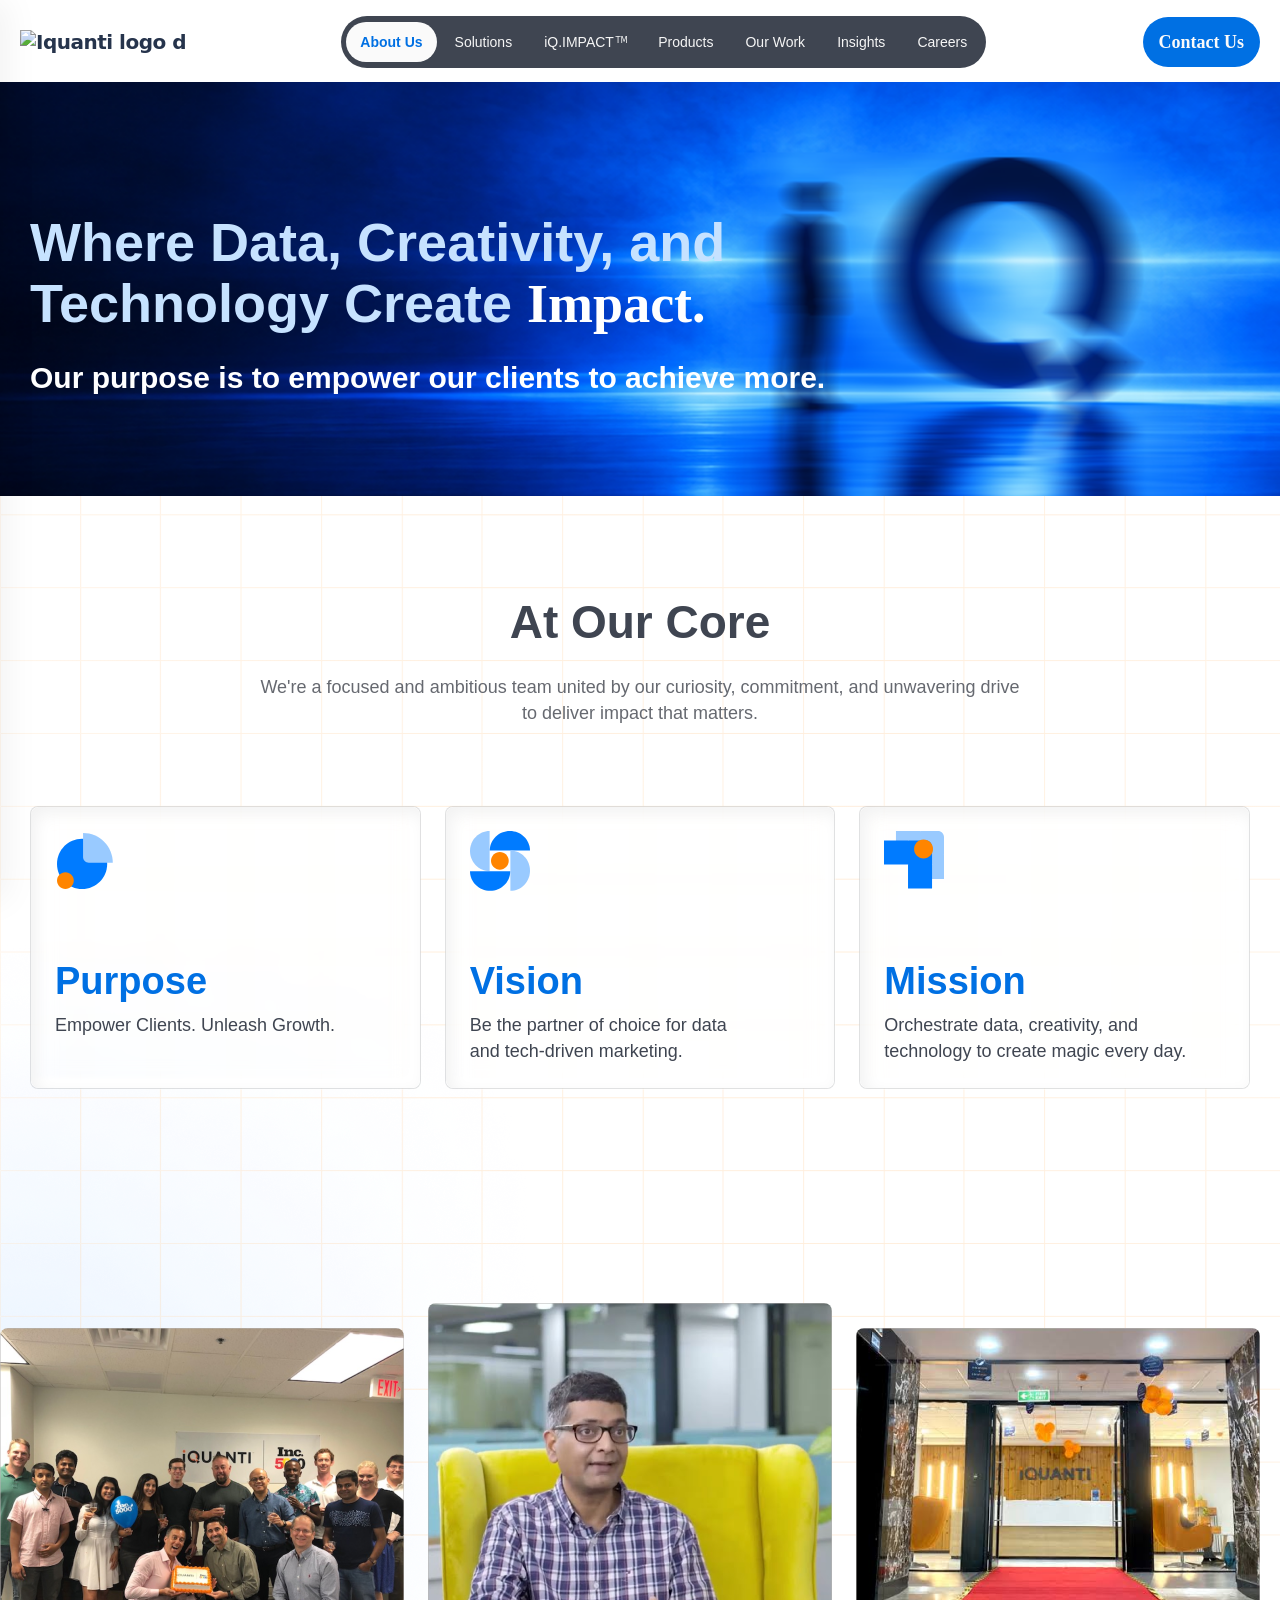
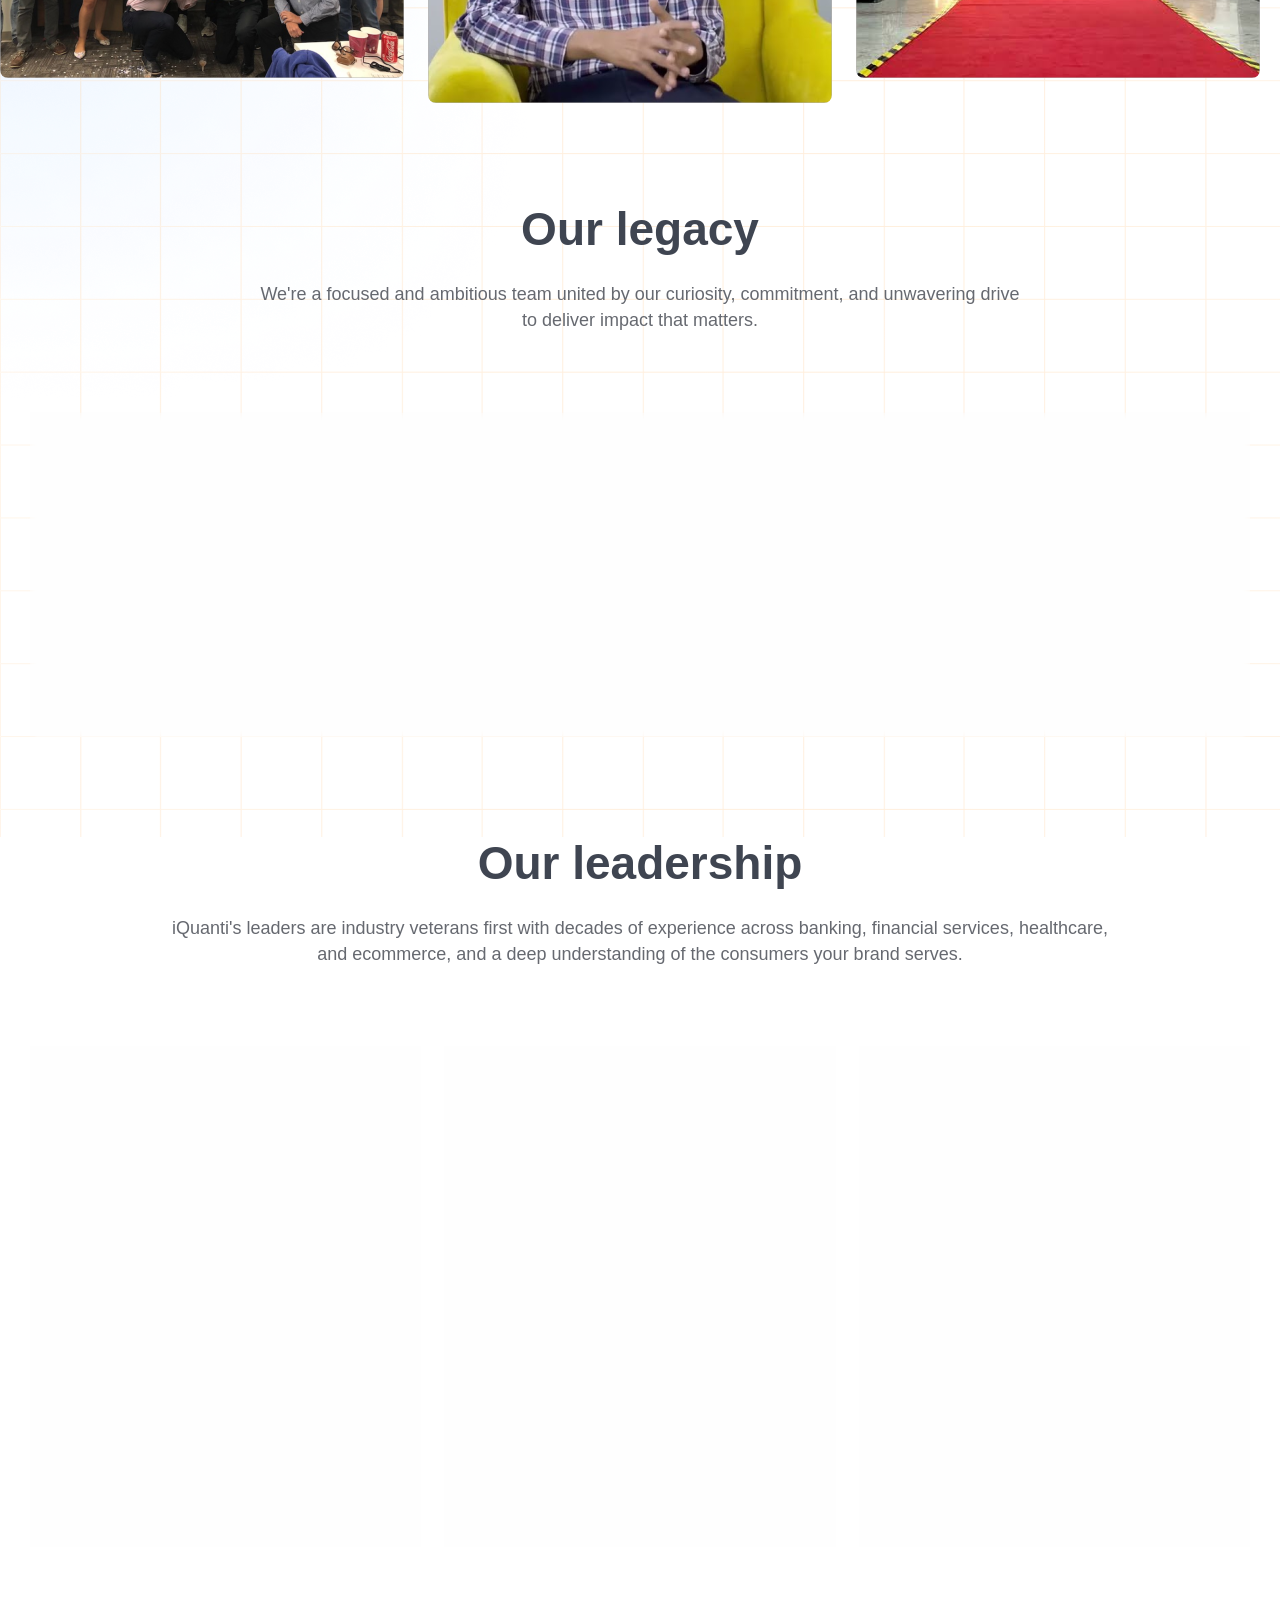
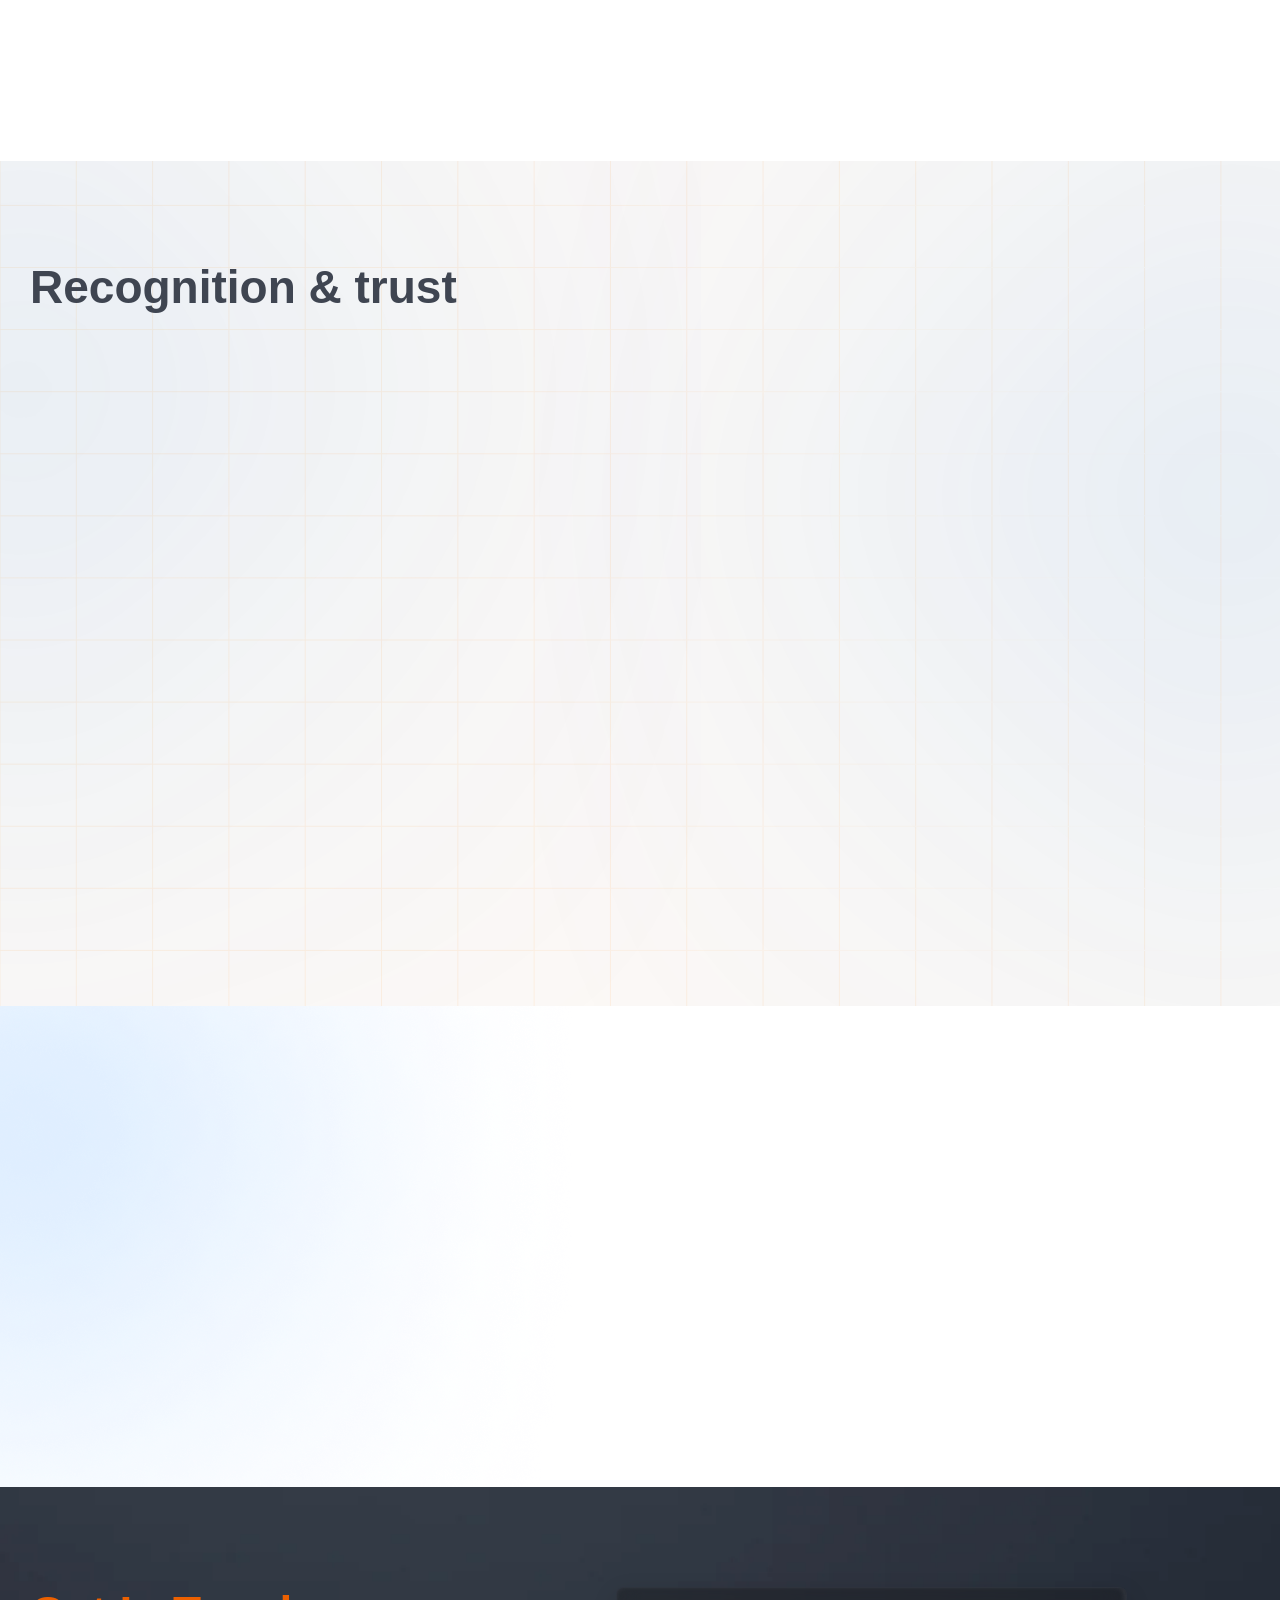
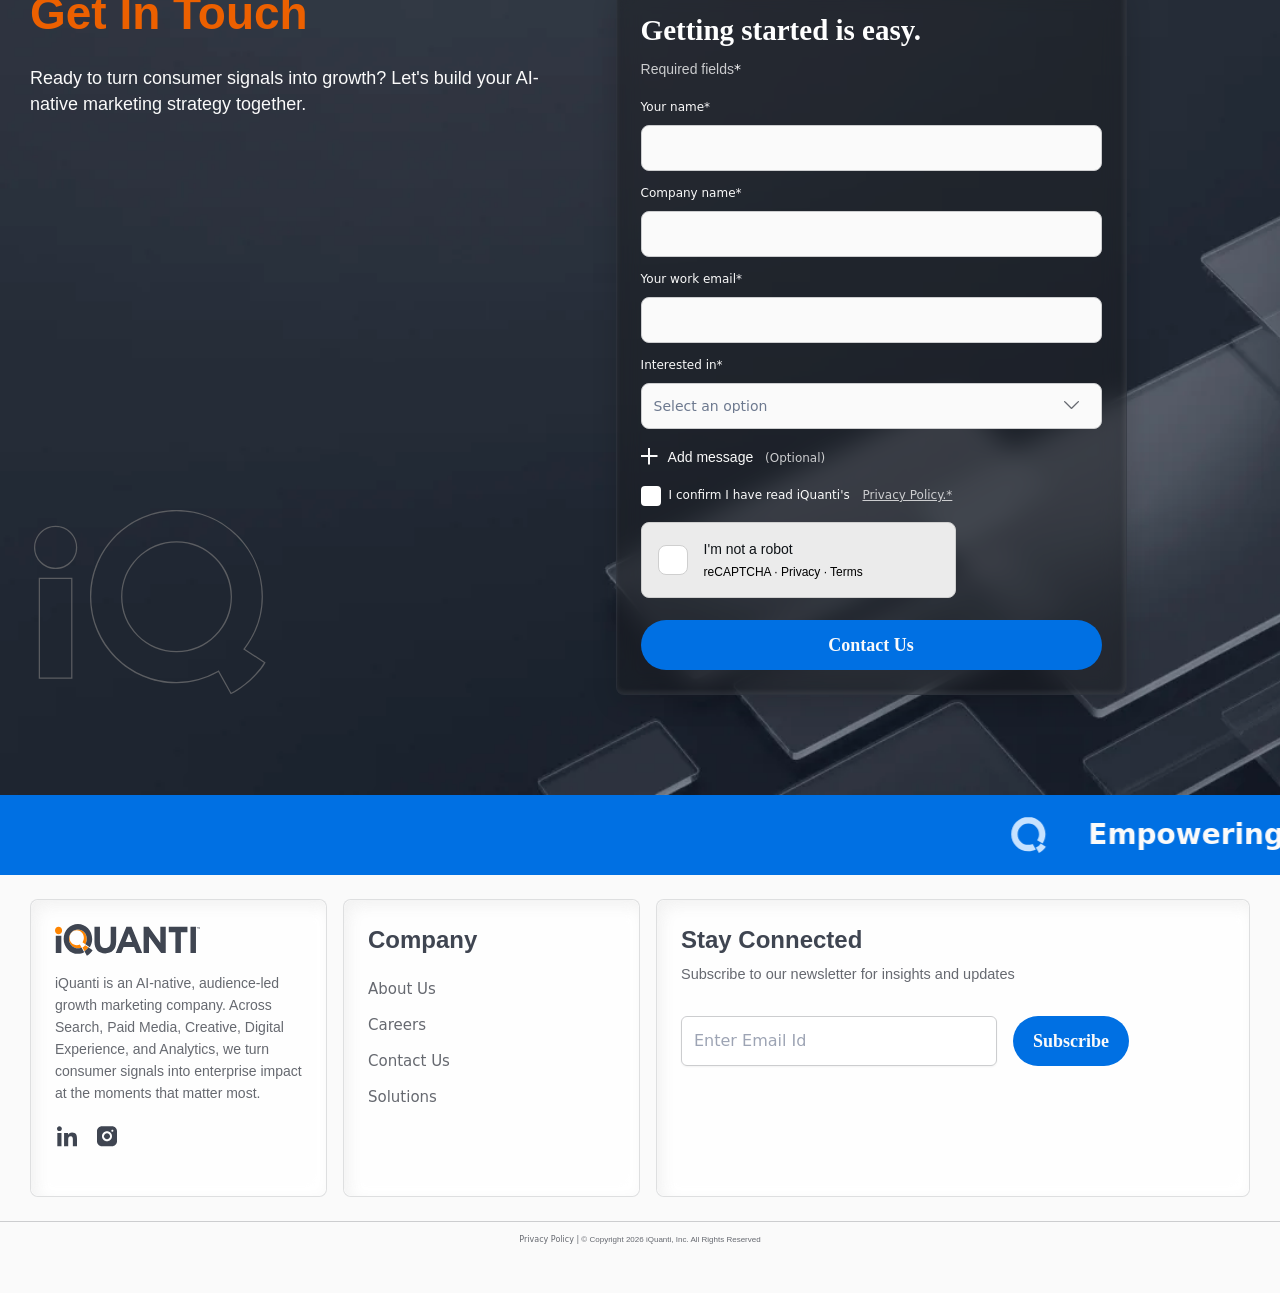
==== commit a402f599: "Client Latest Changes [25-11-2026]" ====
--- a/about.html
+++ b/about.html
@@ -447,7 +447,7 @@
 
         <!-- CTA -->
         <div class="section-footer iq-profile-grid-action">
-           <a href="#contact" class="cta-action cta-action-primary aos-init aos-animate" data-aos="fade-up" data-aos-duration="600" data-aos-delay="150">
+           <a href="#contact" class="cta-action cta-action-primary cta-action-hover-state" data-aos="fade-up" data-aos-duration="600" data-aos-delay="150">
                  Meet Our Team
                 <img src="assets/images/arrow-white.svg" alt="" width="15" height="15">
             </a>
--- a/assets/css/style.css
+++ b/assets/css/style.css
@@ -940,6 +940,9 @@
     color: var(--color-q-purple) !important;
 } 
 
+.highlight-text.highlight-text-qunatum-purple {
+    color: var(--color-qunatum-purpule) !important;
+} 
 
 /* ========================================
    Glass Effect
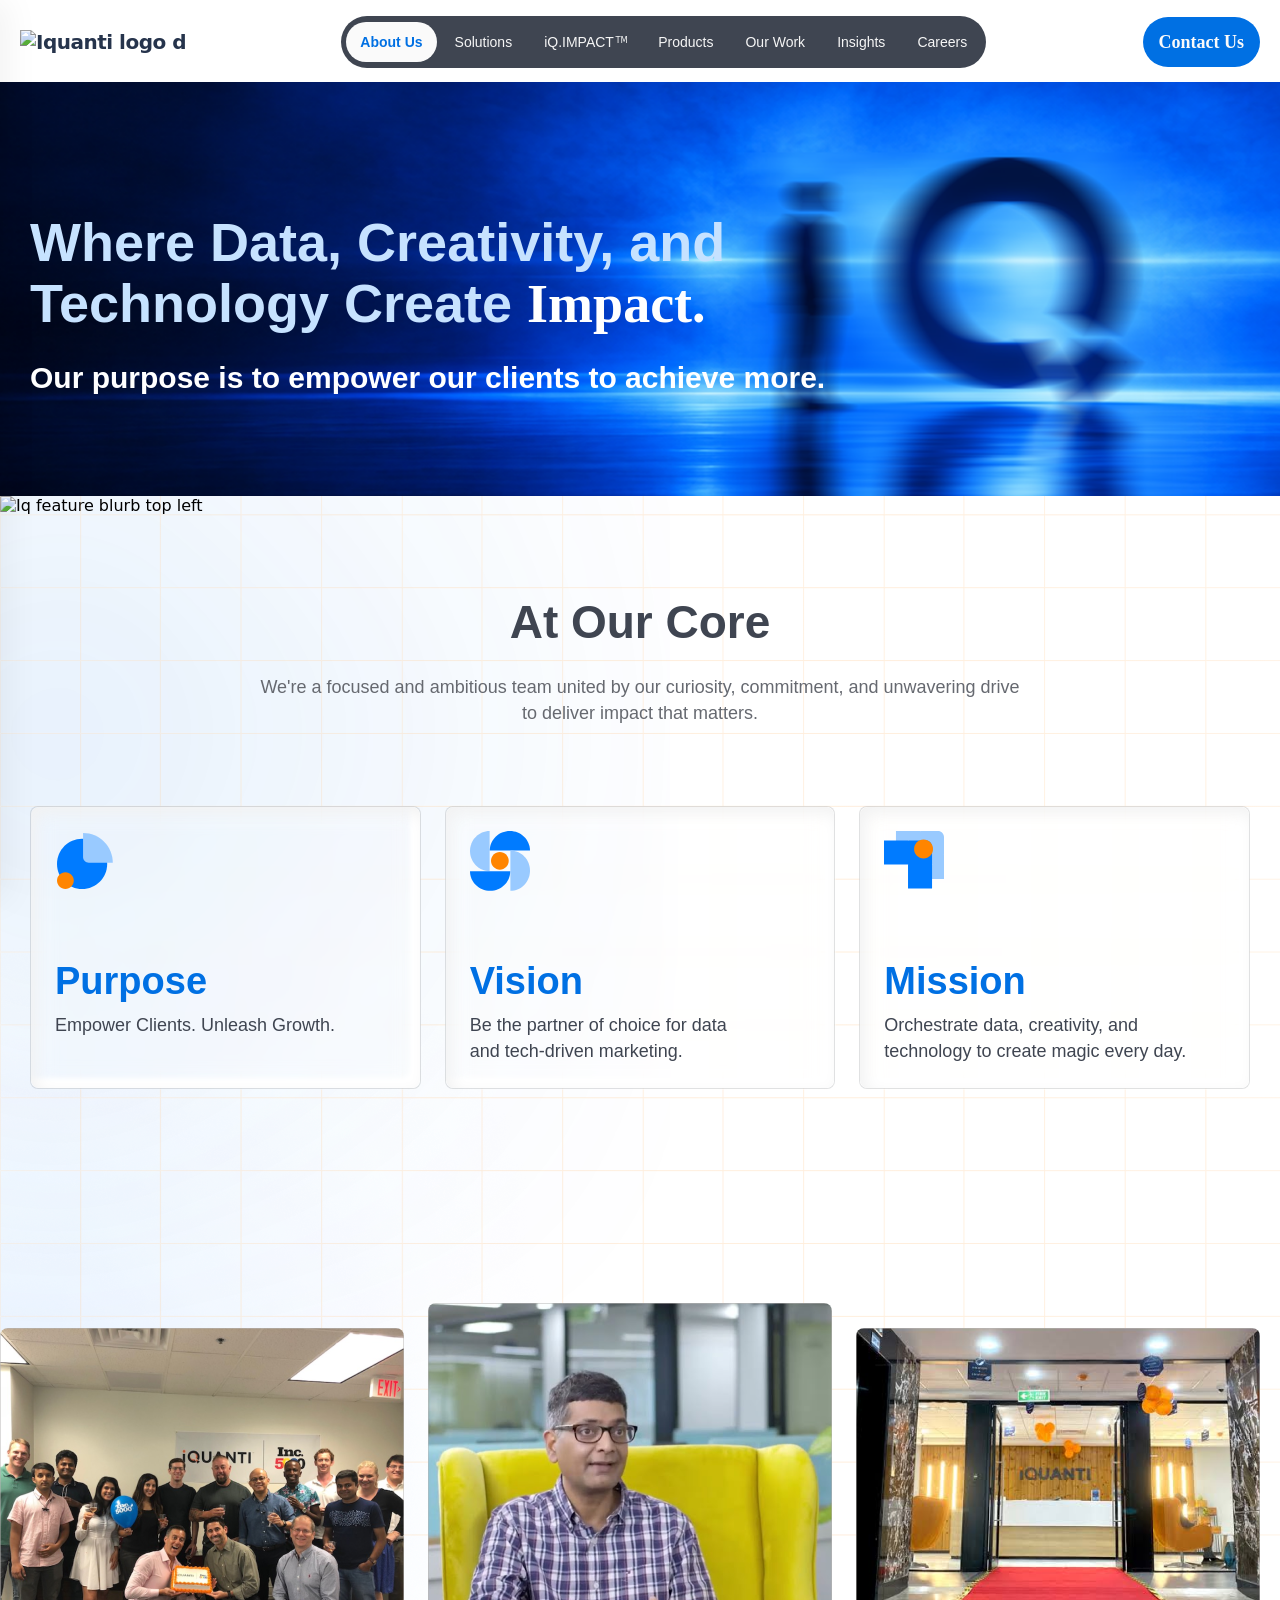
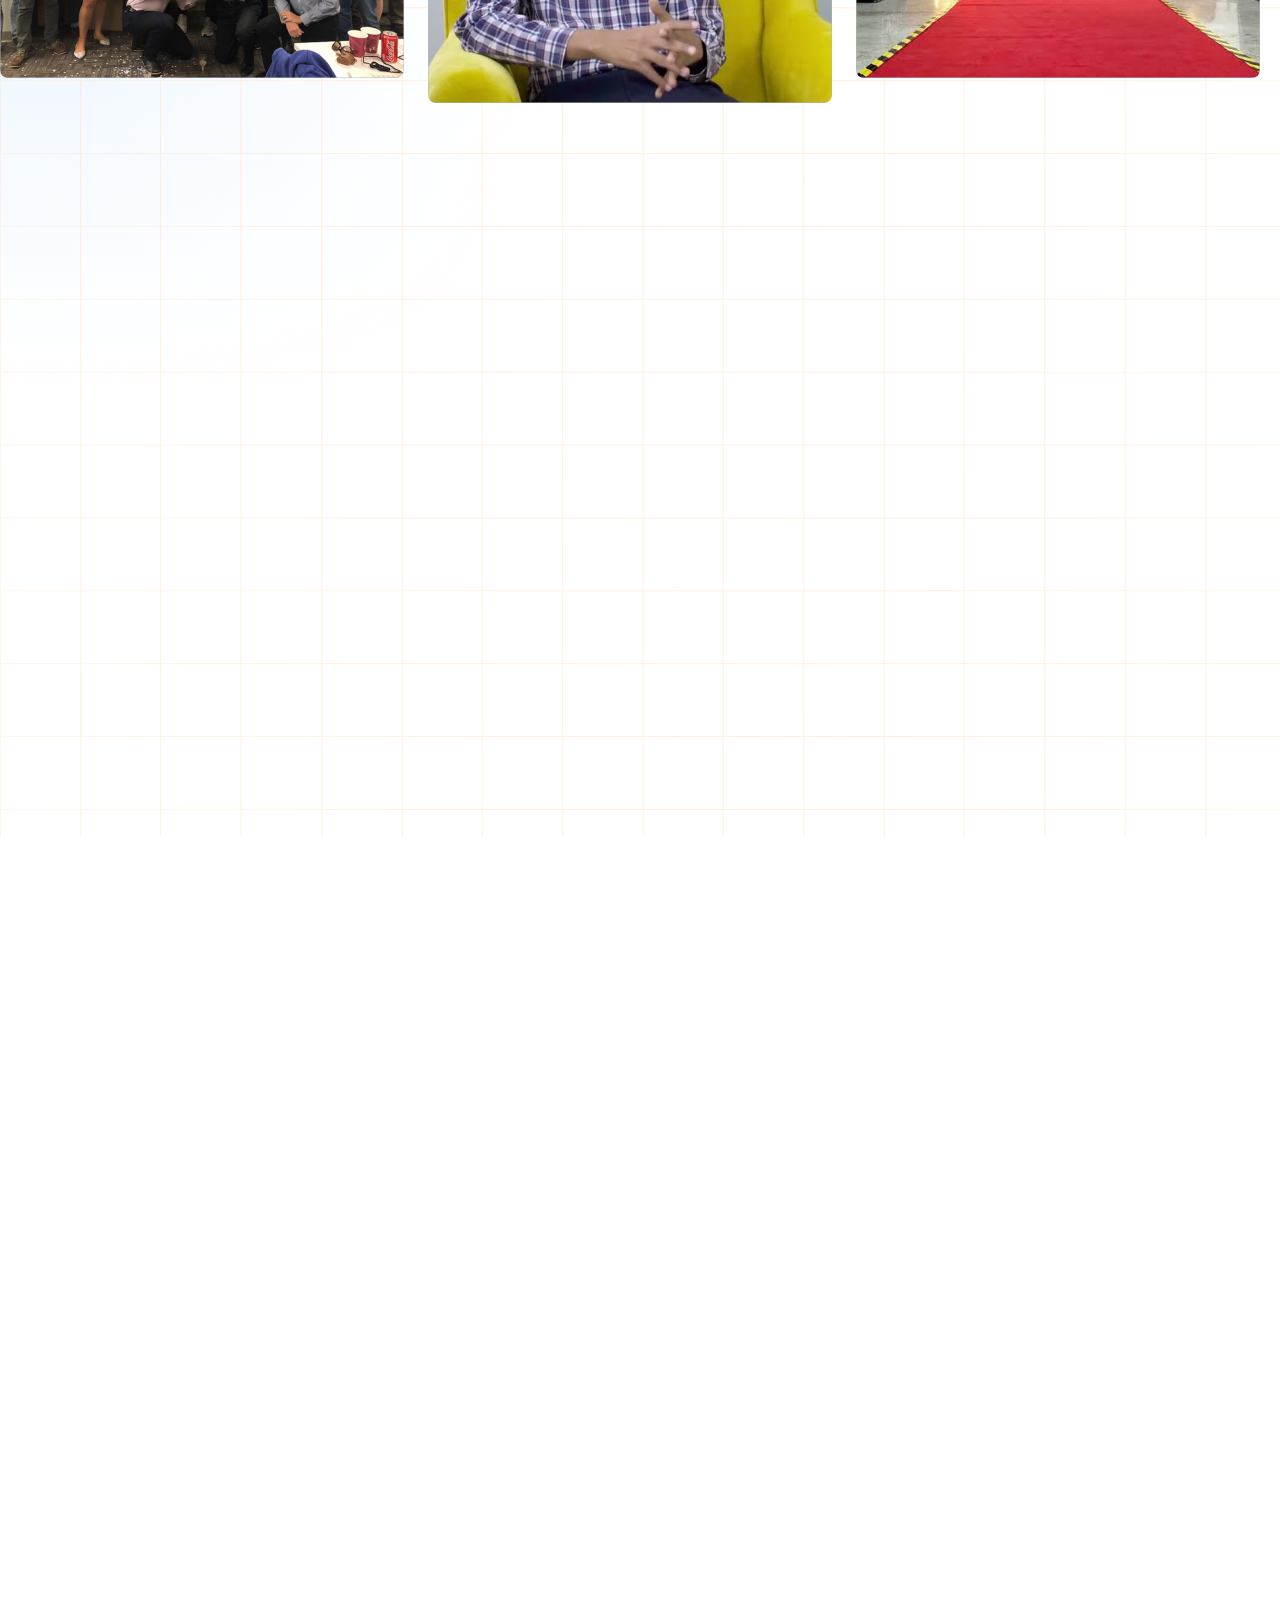
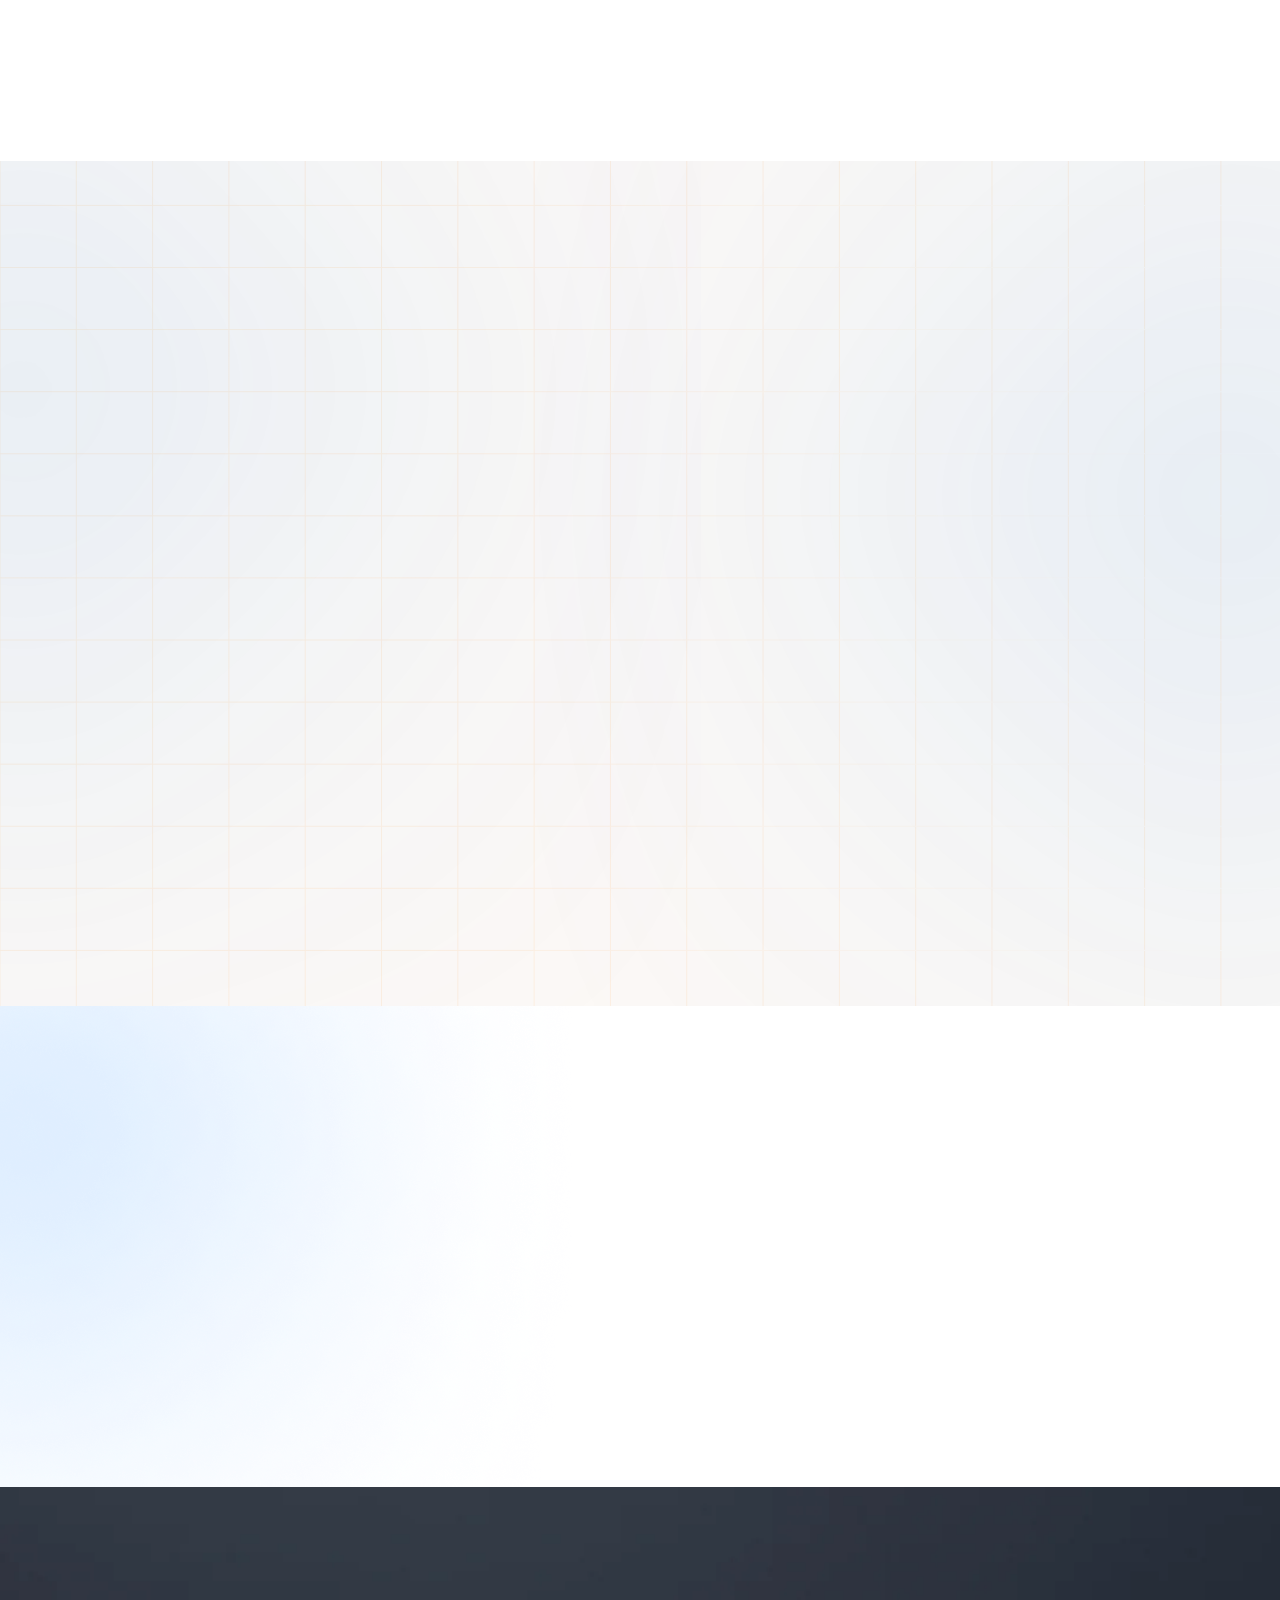
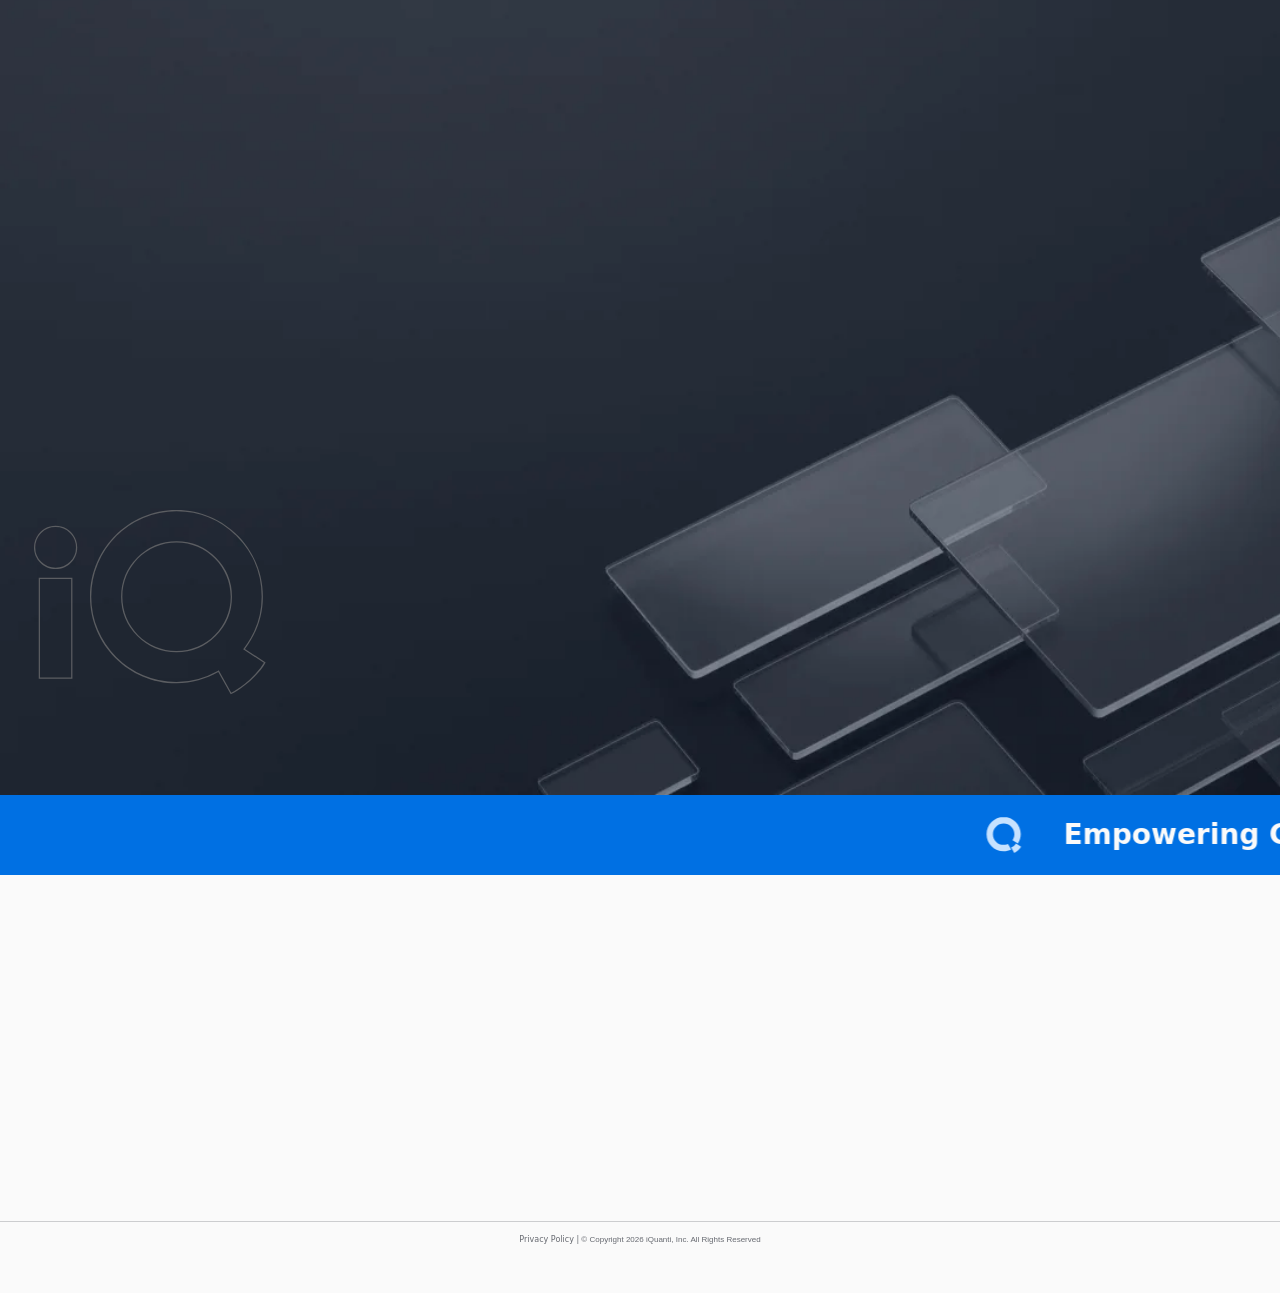
==== commit f5b79284: "About Us and Contact Page Changes [25-11-2026]]" ====
--- a/about.html
+++ b/about.html
@@ -90,9 +90,11 @@
 
 <div class="section-wrap about-checks-line-bg-sec-wrap-1 has-checks-line-bg has-blurb-bg">
     <div class="iq-feature-blurb-top-left blurb-bg">
-        <img src="assets/images/iq-feature-blurb-top-left" alt="">
+        <img src="assets/images/iq-feature-blurb-top-left.svg" alt="Iq feature blurb top left ">
     </div>
-    <div class="iq-feature-blurb-left-center blurb-bg"></div>
+    <div class="iq-feature-blurb-left-center blurb-bg">
+        <img src="assets/images/iq-feature-blurb-center-left.svg" alt="Iq feature blurb top left ">
+    </div>
     <div class="iq-feature-blurb-left-bottom blurb-bg"></div>
     <div class="iq-feature-blurb-right-bottom blurb-bg"></div>
     <!--Core values section start-->
@@ -785,7 +787,7 @@
                 <h2 class="headline-2">We care deeply about the consumers behind every brand.</h2>
                 <p class="body-text-18 body-text-reg">If you want to solve complex problems and deliver superior consumer experiences for leading banking, financial services, wealth management, ecommerce, and healthcare brands, you should join us.</p>
             </div>
-            <a href="#contact" class="cta-action cta-action-primary" data-aos="fade-up" data-aos-duration="600" data-aos-delay="150">
+            <a href="#contact" class="cta-action cta-action-primary cta-action-hover-state" data-aos="fade-up" data-aos-duration="600" data-aos-delay="150">
                  Explore Careers
                 <img src="assets/images/arrow-white.svg" alt="" width="15" height="15">
             </a>
--- a/blocks-css/page-banner/style.css
+++ b/blocks-css/page-banner/style.css
@@ -35,6 +35,8 @@
     margin-top: 16px;
 }
 
+
+/* Aboutus page CSS  */
 .about-checks-line-bg-sec-wrap-1 {
     background-image: url("../../assets/images/core-feature-chceks-line-bg.svg");
 }
@@ -54,6 +56,11 @@
 
 .about-us-banner .banner-content h1 {
     color: var(--color-ice-blue);
+}
+
+.iq-feature-blurb-top-left {
+    top: -20%;
+    left: 0;
 }
 
 .spotlight-banner-section  {
--- a/blocks-css/contact-form/style.css
+++ b/blocks-css/contact-form/style.css
@@ -1014,11 +1014,6 @@
         min-height: 700px;
     }
 
-    .iq-split-hero-section .contact-form-wrapper {
-        display: flex;
-        justify-content: end;
-    }
-
     .iq-contact-content-grid {
         justify-content: space-between;
         gap: 40px !important;
--- a/assets/css/style.css
+++ b/assets/css/style.css
@@ -773,6 +773,8 @@
     cursor: pointer;
     width: fit-content;
     font-family: "neulis-neue", sans-seerif;
+    cursor: pointer;
+    pointer-events: unset !important;
 }
 
 
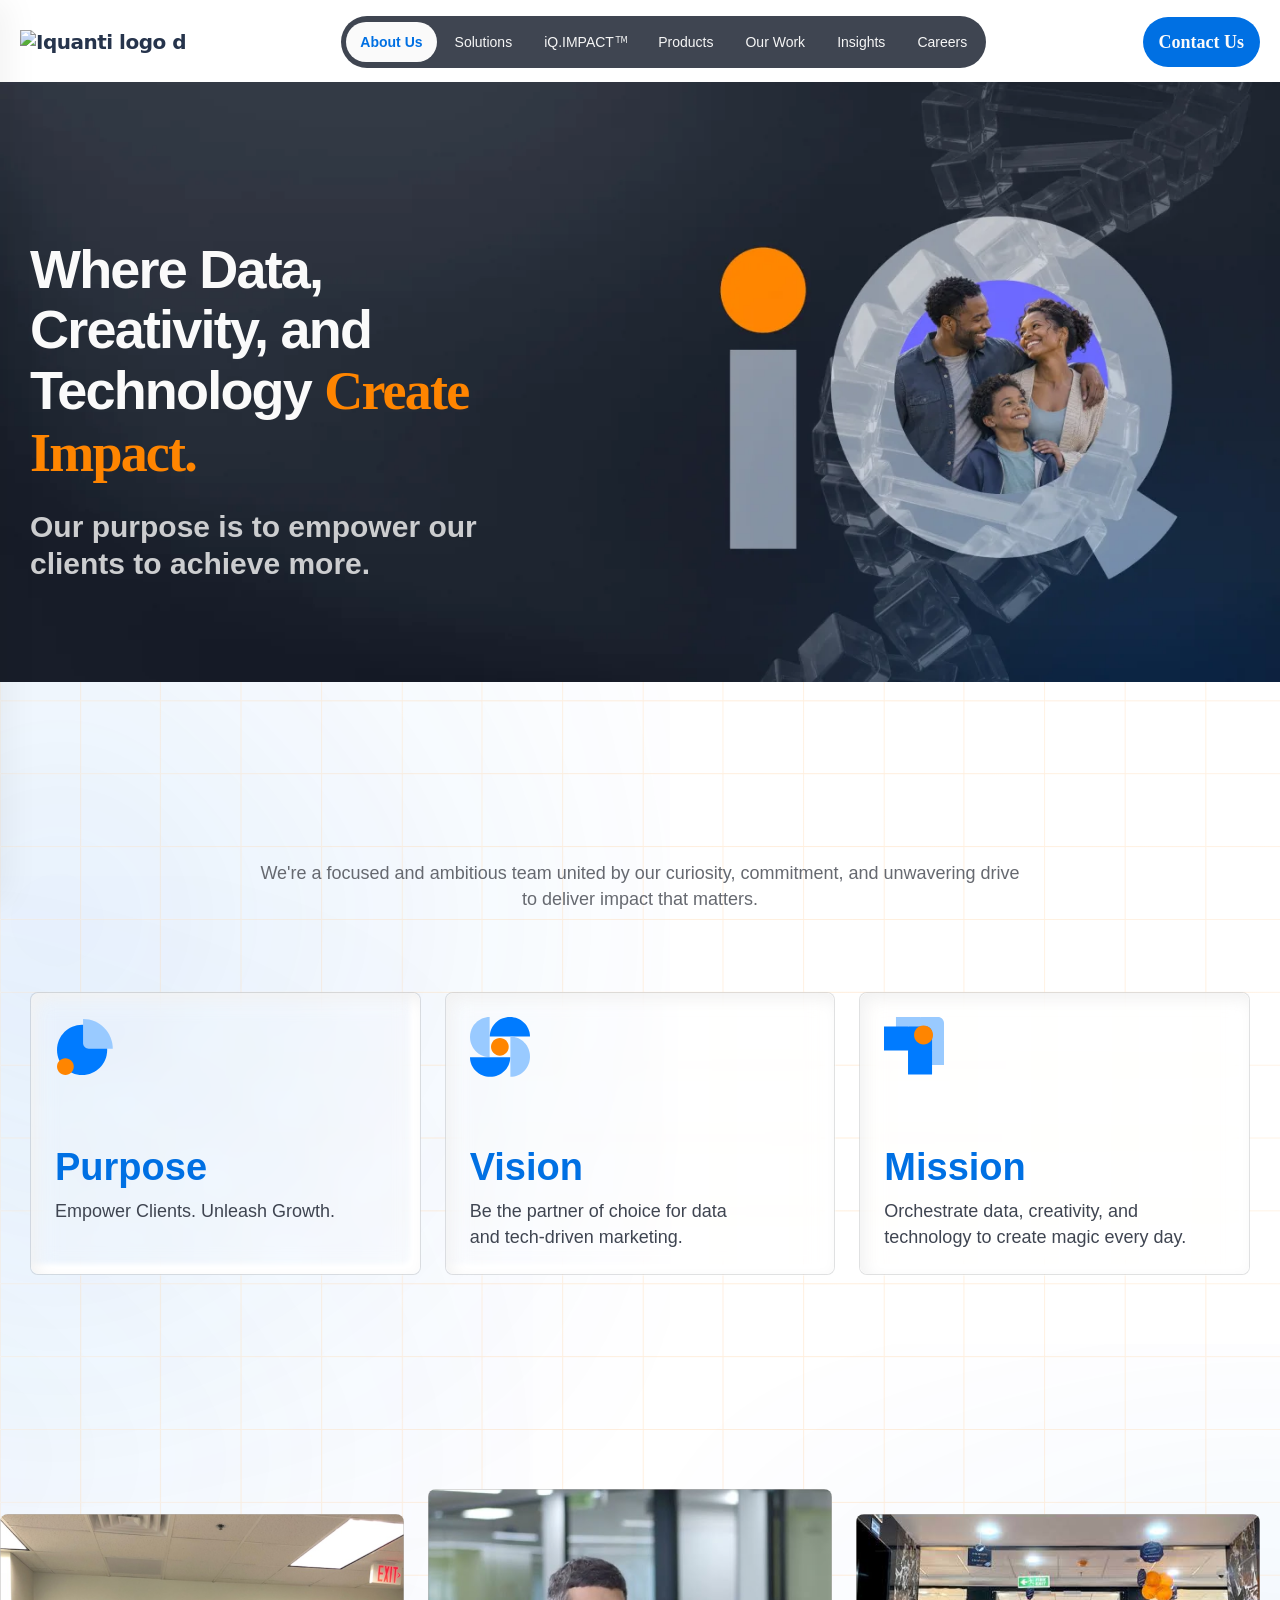
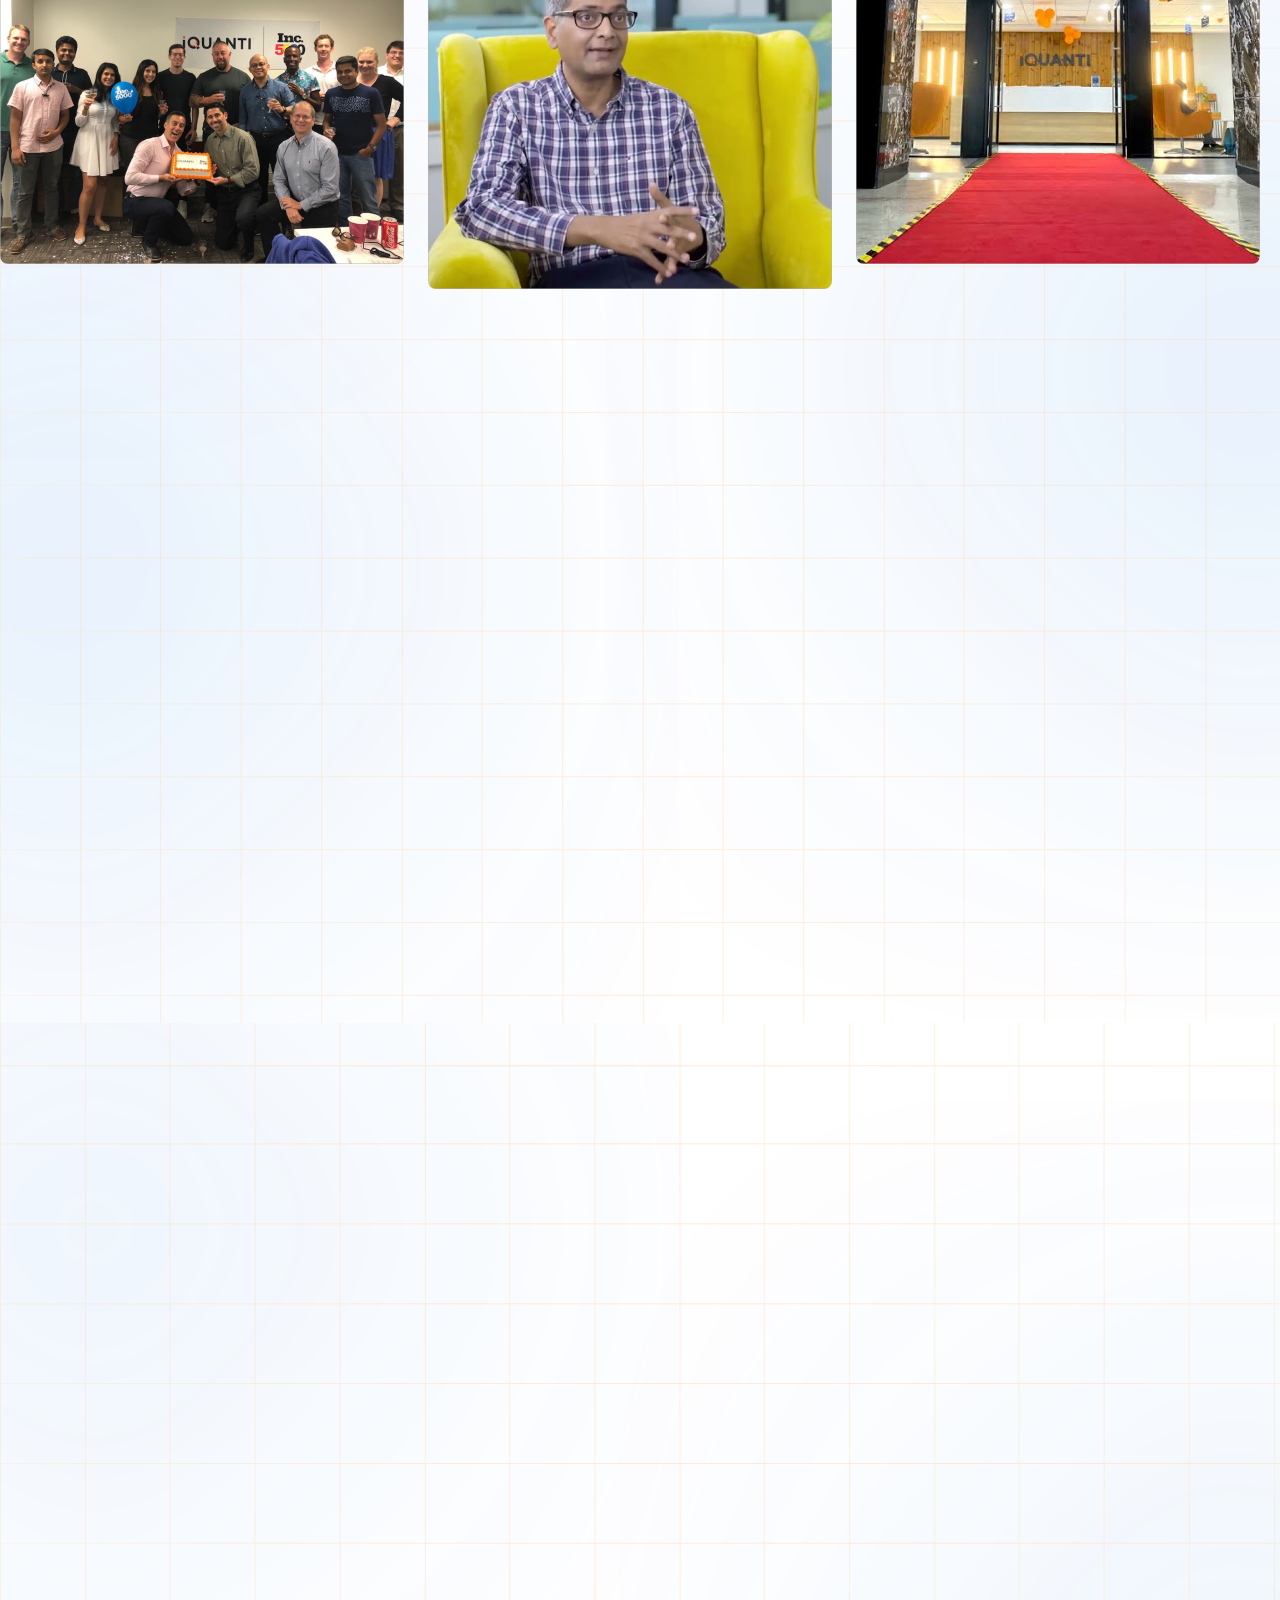
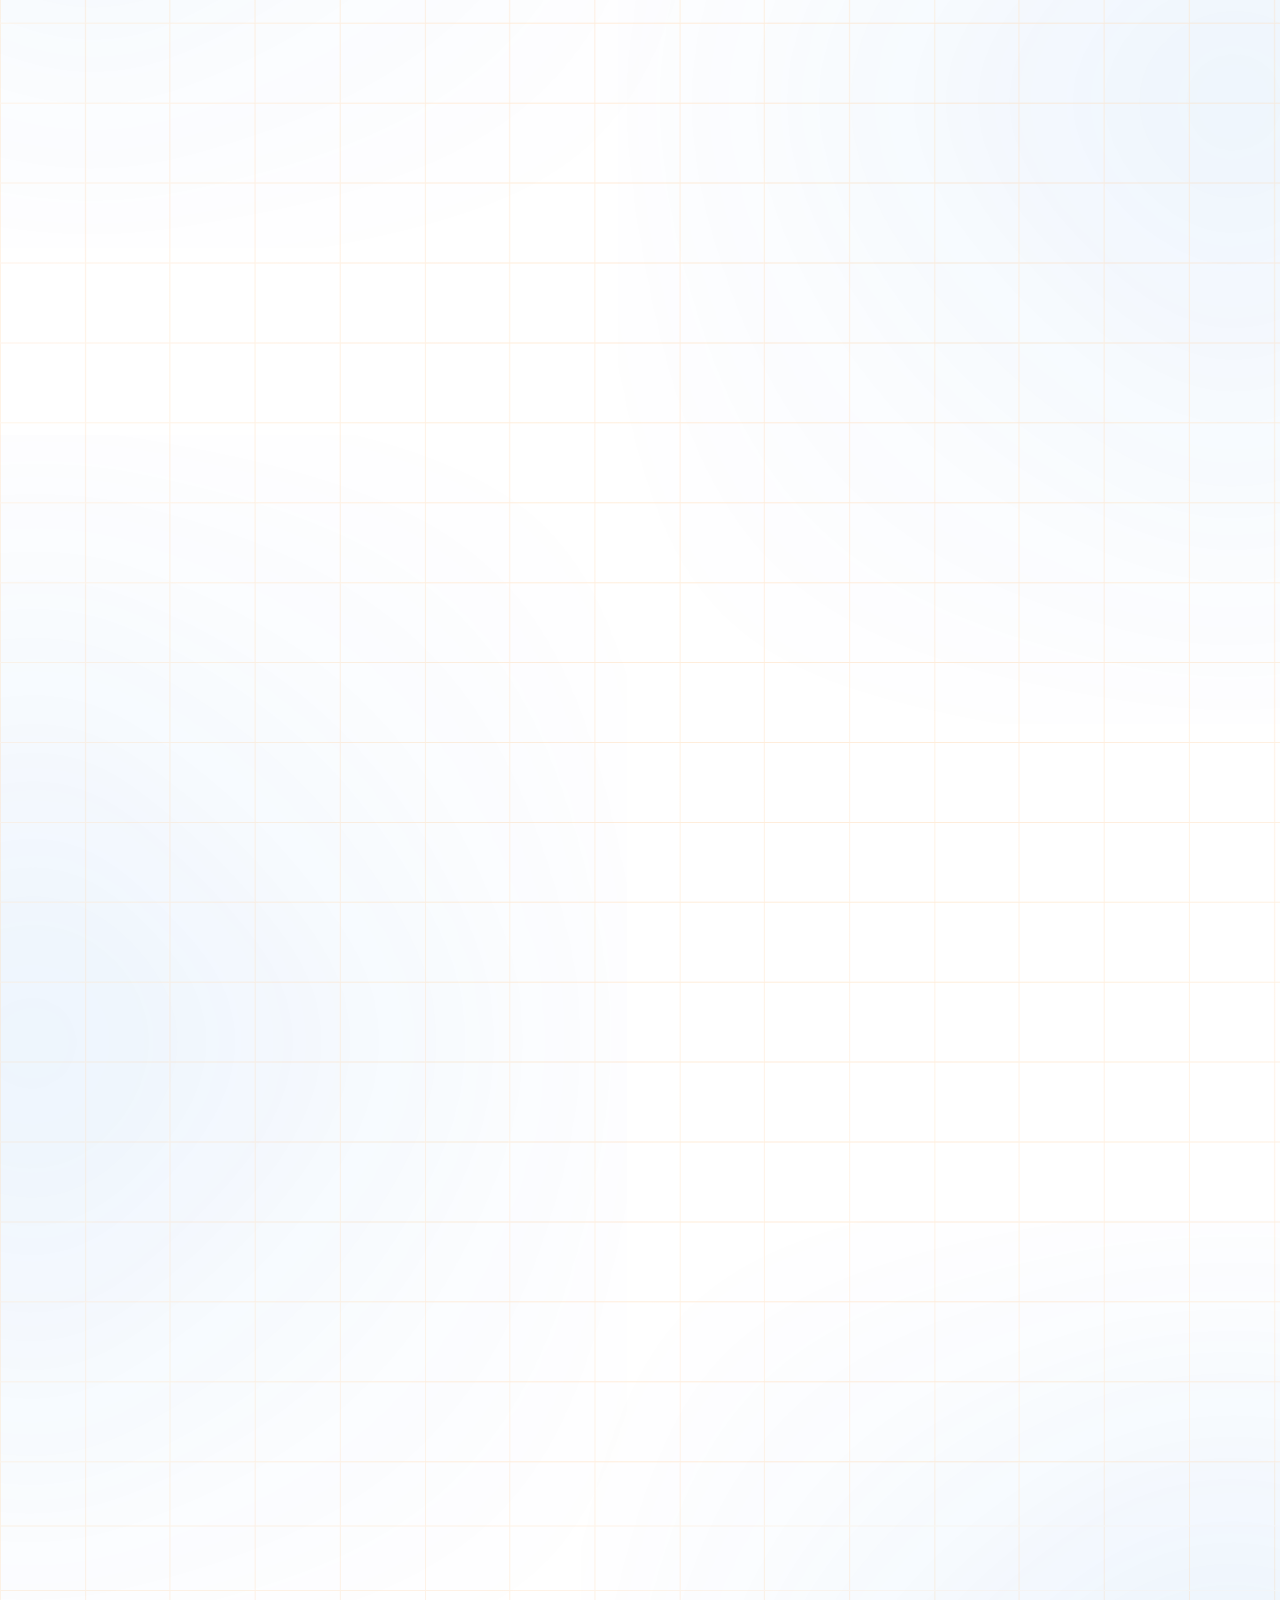
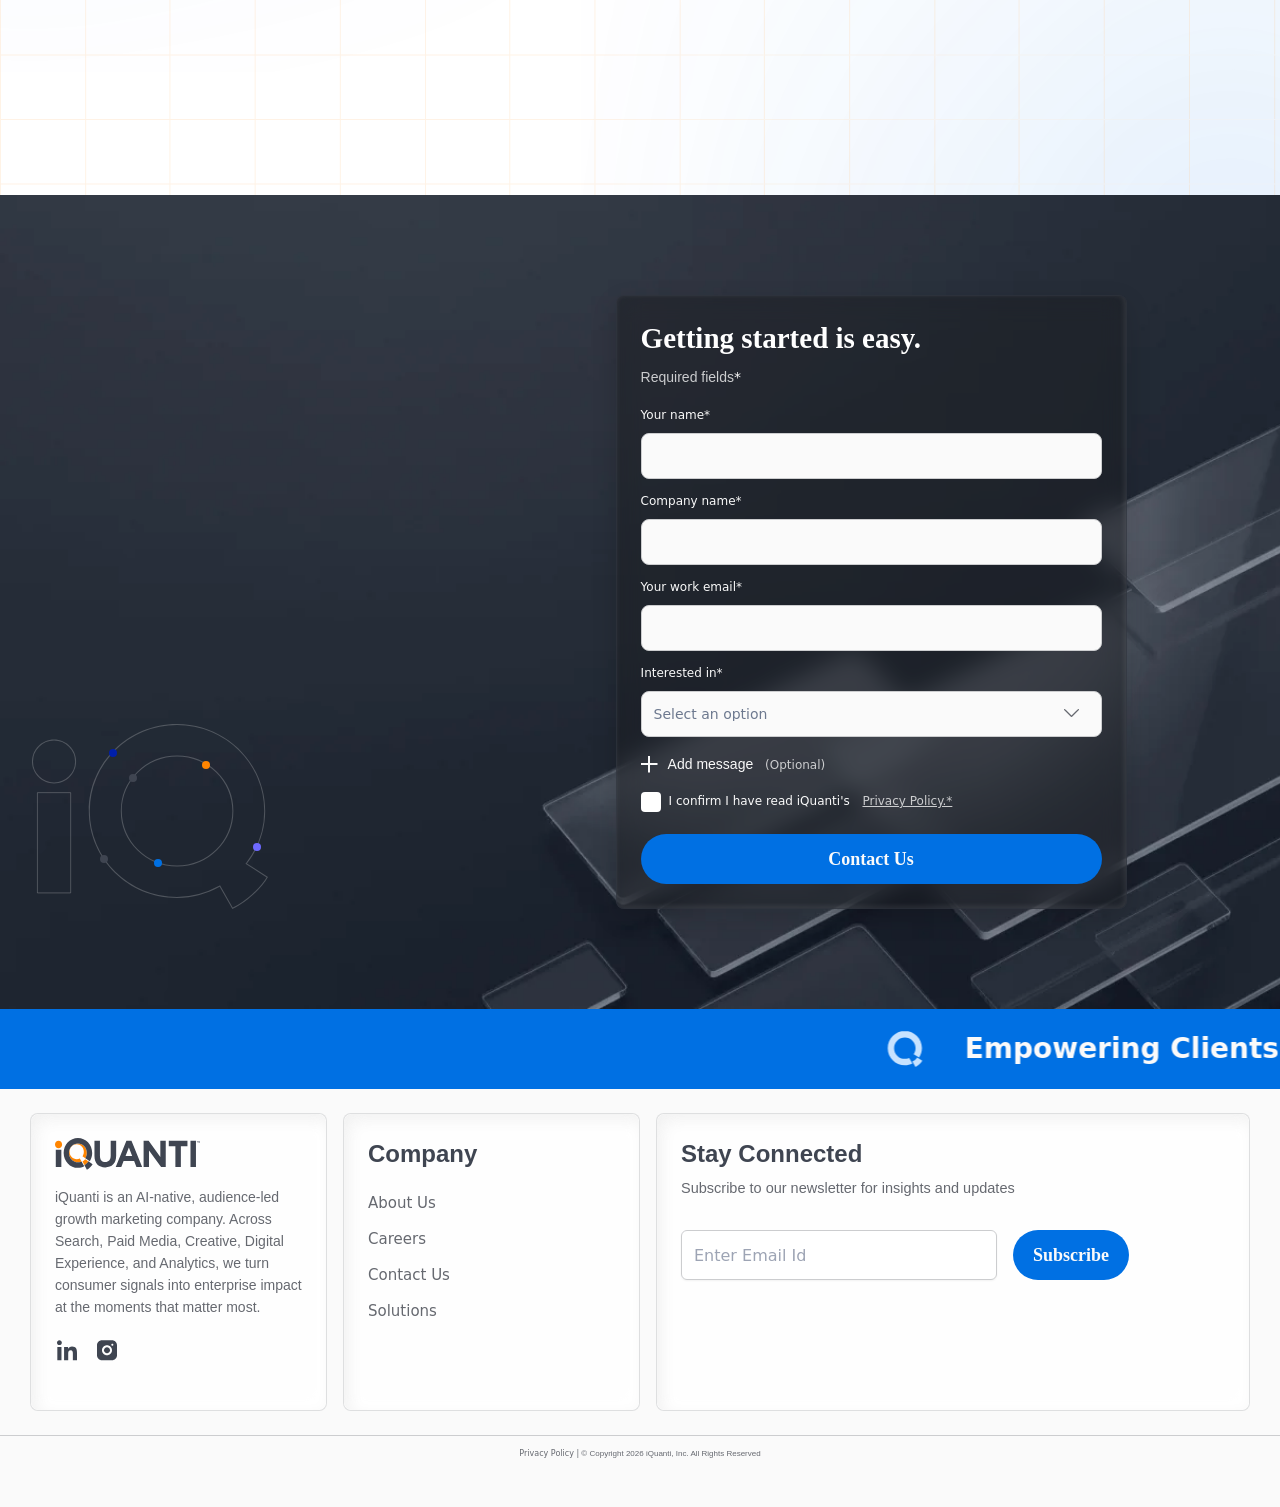
==== commit 61d00513: "About US Page Changes [25-11-2026]" ====
--- a/about.html
+++ b/about.html
@@ -11,6 +11,7 @@
     <link rel="stylesheet" href="https://unpkg.com/aos@next/dist/aos.css" />
 
     <!-- 3. Block CSS  -->
+     <link rel="stylesheet" href="blocks-css/hero/style.css">
     <link rel="stylesheet" href="blocks-css/page-banner/style.css">
     <link rel="stylesheet" href="blocks-css/stats-bar/style.css">
     <link rel="stylesheet" href="blocks-css/recognition/style.css">
@@ -79,24 +80,45 @@
 </header>
 <!-- Header Section End -->
 
-<section class="spotlight-banner-section about-us-banner banner-main has-header-space iq-content-start ">
-    <div class="container">
-        <div class="spotlight-banner-content spotlight-banner-col-left banner-content banner-col-left has-content-light">
-            <h1 class="headline-1">Where Data, Creativity, and Technology Create <span class="highlight-text highlight-text-white">Impact.</span></h1>
-            <p class="sub-head-2">Our purpose is to empower our clients to achieve more. </p>
+<!--- Hero Banner / Aboutus Banner Start-->
+<section class="hero-section hero-section-has-bg-image about-hero-section has-checks-line-bg has-header-space has-dark-bg">
+    <div class="hero-container container">
+        <div class="hero-grid">
+
+            <div class="hero-content">
+                <h1 class="hero-title headline-1"  data-aos="fade-up" data-aos-duration="700" data-aos-delay="100">
+                    Where Data, Creativity, and Technology
+                    <span class="highlight-text highlight-text-orange">Create Impact.</span>
+                </h1>
+
+                <p class="hero-description sub-head-2"  data-aos="fade-up" data-aos-duration="700" data-aos-delay="200">
+                    Our purpose is to empower our clients to achieve more.
+                </p>
+
+            </div>
+
+            <div class="hero-image">
+            </div>
+            
         </div>
     </div>
 </section>
+<!--Hero Banner / Aboutus Banner End-->
+
 
 <div class="section-wrap about-checks-line-bg-sec-wrap-1 has-checks-line-bg has-blurb-bg">
-    <div class="iq-feature-blurb-top-left blurb-bg">
-        <img src="assets/images/iq-feature-blurb-top-left.svg" alt="Iq feature blurb top left ">
+    <div class="aboutus-sec-wrap-1-blurb-top-left blurb-bg">
+        <img src="assets/images/aboutus-sec-wrap-1-blurb-top-left.svg" alt="About us sec wrap one blurb top left">
     </div>
-    <div class="iq-feature-blurb-left-center blurb-bg">
-        <img src="assets/images/iq-feature-blurb-center-left.svg" alt="Iq feature blurb top left ">
+    <div class="aboutus-sec-wrap-1-blurb-left-center blurb-bg">
+        <img src="assets/images/aboutus-sec-wrap-1-blurb-left-center.svg" alt="About us sec wrap two blurb left center">
     </div>
-    <div class="iq-feature-blurb-left-bottom blurb-bg"></div>
-    <div class="iq-feature-blurb-right-bottom blurb-bg"></div>
+    <div class="aboutus-sec-wrap-1-blurb-left-bottom blurb-bg">
+        <img src="assets/images/aboutus-sec-wrap-1-blurb-left-bottom.svg" alt="About us sec wrap three blurb left bottom">
+    </div>
+    <div class="aboutus-sec-wrap-1-blurb-right-bottom blurb-bg">
+        <img src="assets/images/aboutus-sec-wrap-1-blurb-right-bottom.svg" alt="About us sec wrap four blurb right bottom">
+    </div>
     <!--Core values section start-->
     <section class="iq-feature-grid-section core-feature-grid-section iq-overflow-clip">
        <div class="container">
@@ -307,86 +329,234 @@
     <!--Our legacy end-->
 </div>
 
-
-
-
-
-<!--Leadership section start-->
-<section id="leadership" class="iq-profile-grid-section our-leadership-section">
-    <div class="container">
-
-      <div class="heading-wrap heading-wrap-center aos-init aos-animate" data-aos="fade-up" data-aos-duration="800">
-
-            <h2 class="headline-2 aos-init aos-animate" data-aos="fade-up" data-aos-duration="700" data-aos-delay="50">
-                Our leadership
-            </h2>
-            <p  class="body-text-18 body-text-reg" data-aos="fade-up" data-aos-duration="800" data-aos-delay="100">iQuanti's leaders are industry veterans first with decades of experience across banking, financial services, healthcare, and ecommerce, and a deep understanding of the consumers your brand serves.</p>
-
+<div class="section-wrap about-checks-line-bg-sec-wrap-2 has-checks-line-bg has-blurb-bg">
+    <div class="aboutus-sec-wrap-2-blurb-top-left blurb-bg">
+        <img src="assets/images/aboutus-sec-wrap-2-blurb-top-left.svg" alt="Aboutus sec wrap one blurb top left">
+    </div>
+    <div class="aboutus-sec-wrap-2-blurb-left-bottom blurb-bg">
+        <img src="assets/images/aboutus-sec-wrap-2-blurb-left-bottom.svg" alt="Aboutus sec wrap three blurb left center">
+    </div>
+    <div class="aboutus-sec-wrap-2-blurb-right-center blurb-bg">
+        <img src="assets/images/aboutus-sec-wrap-2-blurb-right-cneter.svg" alt="Aboutus sec wrap three blurb right center">
+    </div>
+    <div class="aboutus-sec-wrap-2-blurb-right-bottom blurb-bg">
+        <img src="assets/images/aboutus-sec-wrap-2-blurb-right-bottom.svg" alt="Aboutus sec wrap three blurb right center">
+    </div>
+
+    <!--Leadership section start-->
+    <section id="leadership" class="iq-profile-grid-section our-leadership-section">
+        <div class="container">
+    
+          <div class="heading-wrap heading-wrap-center aos-init aos-animate" data-aos="fade-up" data-aos-duration="800">
+    
+                <h2 class="headline-2 aos-init aos-animate" data-aos="fade-up" data-aos-duration="700" data-aos-delay="50">
+                    Our leadership
+                </h2>
+                <p  class="body-text-18 body-text-reg" data-aos="fade-up" data-aos-duration="800" data-aos-delay="100">iQuanti's leaders are industry veterans first with decades of experience across banking, financial services, healthcare, and ecommerce, and a deep understanding of the consumers your brand serves.</p>
+    
+            </div>
+    
+            <!-- Leadership Cards -->
+            <div class="iq-profile-grid-wrapper">
+                    <div class="iq-profile-card-item aos-init aos-animate" data-aos="fade-up" data-aos-duration="800" data-aos-delay="150">
+                            <div class="iq-profile-card has-glass-effect has-glass-white">
+                                <div class="iq-profile-card-image">
+                                    <img src="./assets/images/leaders-card-1.webp" alt="leader-image">
+                                </div>
+    
+                                <div class="iq-profile-card-badge has-glass-effect has-glass-dark">
+                                    <h3 class="sub-head-3">Vish Sastry Rachakonda</h3>
+                                    <p class="body-text-14 body-text-reg">Founder &amp; Executive Chairman</p>
+                                </div>
+    
+                            </div>
+    
+                            <div class="iq-profile-card-details">
+                                <button type="button" class="iq-profile-close-btn js-profile-close" aria-label="Close profile details">
+                                    <svg xmlns="http://www.w3.org/2000/svg" width="19" height="19" viewBox="0 0 19 19" fill="none">
+                                        <path d="M0.671875 17.7486L17.7486 0.671875" stroke-width="1.89741" stroke="#CCCDCF"/>
+                                        <path d="M17.75 17.7486L0.673269 0.671875" stroke-width="1.89741" stroke="#CCCDCF"/>
+                                    </svg>
+                                </button>
+                                <div class="iq-profile-details-body">
+                                    <h3 class="body-text-24 body-text-bold">Vish Sastry Rachakonda</h3>
+                                    <p class="iq-profile-details-role body-text-16 body-text-bold">VP, Search &amp; Site Experience</p>
+                                    <div class="iq-profile-details-bio body-text-16 body-text-reg">
+                                        <p class="body-text-16 body-text-reg">Sastry founded iQuanti in 2008 and as CEO has grown it into a trusted performance marketing partner for some of the world's leading brands, particularly in banking and financial services. Now as Executive Chairman (and Chief Cheerleader!) Sastry continues to champion iQuanti's mission of driving superior digital performance through data-led capabilities. He is a zealous guardian of the company's values, and remains actively engaged in shaping strategic direction and culture.</p>
+                                        <p class="body-text-16 body-text-reg">Before starting iQuanti, Sastry worked at Discover and American Express, where he built deep expertise in marketing. He lives with his wife Meena and their dog Bruno in Jersey City.</p>
+                                    </div>
+                                </div>                        
+                            </div>
+    
+                    </div>
+    
+                    <div class="iq-profile-card-item aos-init aos-animate" data-aos="fade-up" data-aos-duration="900" data-aos-delay="200">
+                            <div class="iq-profile-card has-glass-effect has-glass-white">
+                                <div class="iq-profile-card-image">
+                                    <img src="./assets/images/leaders-card-2.webp" alt="leader-image">
+                                </div>
+    
+                                <div class="iq-profile-card-badge has-glass-effect has-glass-dark">
+                                    <h3 class="sub-head-3">Arnab Sen</h3>
+                                    <p class="body-text-14 body-text-reg">Chief Executive Officer</p>
+                                </div>
+                            </div>
+    
+                            <div class="iq-profile-card-details">
+                                <button type="button" class="iq-profile-close-btn js-profile-close" aria-label="Close profile details">
+                                    <svg xmlns="http://www.w3.org/2000/svg" width="19" height="19" viewBox="0 0 19 19" fill="none">
+                                        <path d="M0.671875 17.7486L17.7486 0.671875" stroke-width="1.89741" stroke="#CCCDCF"></path>
+                                        <path d="M17.75 17.7486L0.673269 0.671875" stroke-width="1.89741" stroke="#CCCDCF"></path>
+                                    </svg>
+                                </button>
+                                <div class="iq-profile-details-body">
+                                    <h3 class="body-text-24 body-text-bold">Arnab Sen</h3>
+                                    <p class="iq-profile-details-role body-text-16 body-text-bold">Chief Executive Officer</p>
+                                    <div class="iq-profile-details-bio body-text-16 body-text-reg">
+                                        <p class="body-text-16 body-text-reg">Arnab leads iQuanti's global operations and growth strategy, helping enterprise brands scale customer acquisition through data science and performance marketing.</p>
+                                    </div>
+                                </div>
+                            </div>
+    
+    
+                            <svg width="0" height="0" style="position:absolute">
+                                <filter id="glass-effect-white" filterUnits="objectBoundingBox" primitiveUnits="userSpaceOnUse" x="0%" y="0%" width="100%" height="100%" color-interpolation-filters="sRGB">
+                                    <feImage href="#" x="0%" y="0%" width="100%" height="100%" preserveAspectRatio="none" result="map"></feImage>
+                                    <feDisplacementMap in="SourceGraphic" in2="map" scale="204.7" xChannelSelector="R" yChannelSelector="G" result="dR"></feDisplacementMap>
+                                    <feDisplacementMap in="SourceGraphic" in2="map" scale="170.6" xChannelSelector="R" yChannelSelector="G" result="dG"></feDisplacementMap>
+                                    <feDisplacementMap in="SourceGraphic" in2="map" scale="136.5" xChannelSelector="R" yChannelSelector="G" result="dB"></feDisplacementMap>
+                                    <feColorMatrix in="dR" values="1 0 0 0 0  0 0 0 0 0  0 0 0 0 0  0 0 0 1 0" result="r"></feColorMatrix>
+                                    <feColorMatrix in="dG" values="0 0 0 0 0  0 1 0 0 0  0 0 0 0 0  0 0 0 1 0" result="g"></feColorMatrix>
+                                    <feColorMatrix in="dB" values="0 0 0 0 0  0 0 0 0 0  0 0 1 0 0  0 0 0 1 0" result="b"></feColorMatrix>
+                                    <feBlend in="r" in2="g" mode="screen" result="rg"></feBlend>
+                                    <feBlend in="rg" in2="b" mode="screen"></feBlend>
+                                </filter>
+                            </svg>
+                    </div>
+                        
+                    <div class="iq-profile-card-item aos-init aos-animate" data-aos="fade-up" data-aos-duration="1000" data-aos-delay="250">
+                            <div class="iq-profile-card has-glass-effect has-glass-white">
+                                <div class="iq-profile-card-image">
+                                    <img src="./assets/images/leaders-card-3.webp" alt="leader-image">
+                                </div>
+    
+                                <div class="iq-profile-card-badge has-glass-effect has-glass-dark">
+                                    <h3 class="sub-head-3">Jonathan Gagliano</h3>
+                                    <p class="body-text-14 body-text-reg">Chief Growth Officer</p>
+                                </div>
+    
+                            </div>
+    
+                            <div class="iq-profile-card-details">
+                                 <button type="button" class="iq-profile-close-btn js-profile-close" aria-label="Close profile details">
+                                    <svg xmlns="http://www.w3.org/2000/svg" width="19" height="19" viewBox="0 0 19 19" fill="none">
+                                        <path d="M0.671875 17.7486L17.7486 0.671875" stroke-width="1.89741" stroke="#CCCDCF"></path>
+                                        <path d="M17.75 17.7486L0.673269 0.671875" stroke-width="1.89741" stroke="#CCCDCF"></path>
+                                    </svg>
+                                </button>
+                                <div class="iq-profile-details-body">
+                                    <h3 class="body-text-24 body-text-bold">Jonathan Gagliano</h3>
+                                    <p class="iq-profile-details-role body-text-16 body-text-bold">Chief Growth Officer</p>
+                                    <div class="iq-profile-details-bio body-text-14 body-text-reg">
+                                        <p class="body-text-16 body-text-reg">Jonathan drives client partnerships and revenue expansion across North America and global markets, bringing deep expertise in enterprise digital transformation.</p>
+                                    </div>
+                                </div>
+                            </div>
+    
+                            <svg width="0" height="0" style="position:absolute">
+                                <filter id="glass-effect-white" filterUnits="objectBoundingBox" primitiveUnits="userSpaceOnUse" x="0%" y="0%" width="100%" height="100%" color-interpolation-filters="sRGB">
+                                    <feImage href="#" x="0%" y="0%" width="100%" height="100%" preserveAspectRatio="none" result="map"></feImage>
+                                    <feDisplacementMap in="SourceGraphic" in2="map" scale="204.7" xChannelSelector="R" yChannelSelector="G" result="dR"></feDisplacementMap>
+                                    <feDisplacementMap in="SourceGraphic" in2="map" scale="170.6" xChannelSelector="R" yChannelSelector="G" result="dG"></feDisplacementMap>
+                                    <feDisplacementMap in="SourceGraphic" in2="map" scale="136.5" xChannelSelector="R" yChannelSelector="G" result="dB"></feDisplacementMap>
+                                    <feColorMatrix in="dR" values="1 0 0 0 0  0 0 0 0 0  0 0 0 0 0  0 0 0 1 0" result="r"></feColorMatrix>
+                                    <feColorMatrix in="dG" values="0 0 0 0 0  0 1 0 0 0  0 0 0 0 0  0 0 0 1 0" result="g"></feColorMatrix>
+                                    <feColorMatrix in="dB" values="0 0 0 0 0  0 0 0 0 0  0 0 1 0 0  0 0 0 1 0" result="b"></feColorMatrix>
+                                    <feBlend in="r" in2="g" mode="screen" result="rg"></feBlend>
+                                    <feBlend in="rg" in2="b" mode="screen"></feBlend>
+                                </filter>
+                            </svg>
+                    </div>
+            </div>
+    
+            <!-- CTA -->
+            <div class="section-footer iq-profile-grid-action">
+               <a href="#contact" class="cta-action cta-action-secondary cta-action-hover-state" data-aos="fade-up" data-aos-duration="600" data-aos-delay="150">
+                     Meet Our Team
+                    <svg xmlns="http://www.w3.org/2000/svg" width="17" height="15" viewBox="0 0 17 15" fill="none">
+                        <path d="M1 6.36395C0.447715 6.36395 4.82823e-08 6.81167 0 7.36395C-4.82823e-08 7.91624 0.447715 8.36395 1 8.36395L1 7.36395L1 6.36395ZM16.7071 8.07106C17.0976 7.68054 17.0976 7.04737 16.7071 6.65685L10.3431 0.292886C9.95262 -0.0976388 9.31946 -0.0976388 8.92893 0.292886C8.53841 0.68341 8.53841 1.31657 8.92893 1.7071L14.5858 7.36395L8.92893 13.0208C8.53841 13.4113 8.53841 14.0445 8.92893 14.435C9.31946 14.8255 9.95262 14.8255 10.3431 14.435L16.7071 8.07106ZM1 7.36395L1 8.36395L16 8.36395L16 7.36395L16 6.36395L1 6.36395L1 7.36395Z" fill="#0070E3"></path>
+                    </svg>
+                </a>
+            </div>
+    
         </div>
-
-        <!-- Leadership Cards -->
-        <div class="iq-profile-grid-wrapper">
-                <div class="iq-profile-card-item aos-init aos-animate" data-aos="fade-up" data-aos-duration="800" data-aos-delay="150">
-                        <div class="iq-profile-card has-glass-effect has-glass-white">
-                            <div class="iq-profile-card-image">
-                                <img src="./assets/images/leaders-card-1.webp" alt="leader-image">
-                            </div>
-
-                            <div class="iq-profile-card-badge">
-                                <h3 class="sub-head-3">Vish Sastry Rachakonda</h3>
-                                <p class="body-text-14 body-text-reg">Founder &amp; Executive Chairman</p>
-                            </div>
-
-                        </div>
-
-                        <div class="iq-profile-card-details">
-                            <button type="button" class="iq-profile-close-btn js-profile-close" aria-label="Close profile details">
-                                <svg xmlns="http://www.w3.org/2000/svg" width="19" height="19" viewBox="0 0 19 19" fill="none">
-                                    <path d="M0.671875 17.7486L17.7486 0.671875" stroke-width="1.89741" stroke="#CCCDCF"/>
-                                    <path d="M17.75 17.7486L0.673269 0.671875" stroke-width="1.89741" stroke="#CCCDCF"/>
-                                </svg>
-                            </button>
-                            <div class="iq-profile-details-body">
-                                <h3 class="body-text-24 body-text-bold">Vish Sastry Rachakonda</h3>
-                                <p class="iq-profile-details-role body-text-16 body-text-bold">VP, Search &amp; Site Experience</p>
-                                <div class="iq-profile-details-bio body-text-16 body-text-reg">
-                                    <p class="body-text-16 body-text-reg">Sastry founded iQuanti in 2008 and as CEO has grown it into a trusted performance marketing partner for some of the world's leading brands, particularly in banking and financial services. Now as Executive Chairman (and Chief Cheerleader!) Sastry continues to champion iQuanti's mission of driving superior digital performance through data-led capabilities. He is a zealous guardian of the company's values, and remains actively engaged in shaping strategic direction and culture.</p>
-                                    <p class="body-text-16 body-text-reg">Before starting iQuanti, Sastry worked at Discover and American Express, where he built deep expertise in marketing. He lives with his wife Meena and their dog Bruno in Jersey City.</p>
-                                </div>
-                            </div>                        
-                        </div>
-
-                </div>
-
-                <div class="iq-profile-card-item aos-init aos-animate" data-aos="fade-up" data-aos-duration="900" data-aos-delay="200">
-                        <div class="iq-profile-card has-glass-effect has-glass-white">
-                            <div class="iq-profile-card-image">
-                                <img src="./assets/images/leaders-card-2.webp" alt="leader-image">
-                            </div>
-
-                            <div class="iq-profile-card-badge">
-                                <h3 class="sub-head-3">Arnab Sen</h3>
-                                <p class="body-text-14 body-text-reg">Chief Executive Officer</p>
-                            </div>
-                        </div>
-
-                        <div class="iq-profile-card-details">
-                            <button type="button" class="iq-profile-close-btn js-profile-close" aria-label="Close profile details">
-                                <svg xmlns="http://www.w3.org/2000/svg" width="19" height="19" viewBox="0 0 19 19" fill="none">
-                                    <path d="M0.671875 17.7486L17.7486 0.671875" stroke-width="1.89741" stroke="#CCCDCF"></path>
-                                    <path d="M17.75 17.7486L0.673269 0.671875" stroke-width="1.89741" stroke="#CCCDCF"></path>
-                                </svg>
-                            </button>
-                            <div class="iq-profile-details-body">
-                                <h3 class="body-text-24 body-text-bold">Arnab Sen</h3>
-                                <p class="iq-profile-details-role body-text-16 body-text-bold">Chief Executive Officer</p>
-                                <div class="iq-profile-details-bio body-text-16 body-text-reg">
-                                    <p class="body-text-16 body-text-reg">Arnab leads iQuanti's global operations and growth strategy, helping enterprise brands scale customer acquisition through data science and performance marketing.</p>
-                                </div>
-                            </div>
-                        </div>
-
-
+        <div class="media-content-popup-main" id="mediaContentPopup" popover>
+        <div class="media-content-popup has-popup-hr has-popup-dark">
+              <div class="media-content-popup-media">
+                <img src="assets/images/hr-popup-place-holder-image.jpg" alt="leader-image">
+              </div>
+              <div class="media-content-popup-content">
+                  <div class="media-content-popup-header">
+                      <h2 class="body-text-24 body-text-bold">Vish Sastry Rachakonda</h2>
+                      <span class="body-text-14 body-text-reg">VP, Search & Site Experience</span>
+                  </div>
+          
+                  <div class="media-content-popup-body">
+                      <p class="body-text-16 body-text-reg">
+                        Sastry founded iQuanti in 2008 and as CEO has grown it into a trusted performance marketing partner for some of the world’s leading brands, particularly in banking and financial services. Now as Executive Chairman (and Chief Cheerleader!) Sastry continues to champion iQuanti’s mission of driving superior digital performance through data-led capabilities. He is a zealous guardian of the company’s values, and remains actively engaged in shaping strategic direction and culture. +
+                      </p>
+          
+                      <p class="body-text-16 body-text-reg">
+    
+                      </p>
+          
+                      <p class="body-text-16 body-text-reg">
+                          Before starting iQuanti, Sastry worked at Discover and American Express, where his built deep expertise
+                          in marketing. He lives with his wife Meena and their dog Bruno in Jersey City.
+                      </p>
+                  </div>
+              </div>
+              
+                <button class="popup-close-btn" popovertarget="mediaContentPopup" popovertargetaction="hide" aria-label="Close popup">
+                    <img src="./assets/images/close-line-icon.svg" alt="Close line icon">
+                </button>
+          </div>
+        </div>
+    
+    
+    </section>
+    <!--Leadership section end-->
+    <!-- Recognition & trust Section Start -->
+    
+      <section id="our-work" class="recognition-section has-checks-line-bg">
+        <div class="recognition-container container">
+    
+            <div class="recognition-heading heading-wrap heading-wrap-left aos-init aos-animate" data-aos="fade-up" data-aos-duration="800">
+                <h2 class="headline-2 aos-init aos-animate" data-aos="fade-up" data-aos-duration="600" data-aos-delay="0">Recognition &amp; trust</h2>
+                <p class="insights-description case-studies-description body-text-18 body-text-reg" data-aos="fade-up" data-aos-duration="800" data-aos-delay="100">
+                    Earned recognition of our culture, processes, and performance across nearly two decades.&nbsp;
+                </p>
+            </div>
+    
+            <div class="recognition-grid">
+    
+                <!-- Inc. 5000 -->
+                <div class="recognition-card-wrap aos-init aos-animate" data-aos="fade-up" data-aos-delay="100">
+                    <div class="recognition-card has-glass-effect has-glass-white aos-init aos-animate" data-aos="fade-up" data-aos-duration="900" data-aos-delay="300">
+                        <div class="recognition-card-content">
+    
+                            <div class="recognition-icon">
+                                <img src="assets/images/recognition-inc5000.png" alt="Inc. 5000">
+                            </div>
+    
+                            <h3 class="body-text-20 body-text-bold">Inc. 5000</h3>
+    
+                            <p>
+                                Named one of America's fastest-growing companies 11 times.
+                            </p>
+    
+                        </div>
                         <svg width="0" height="0" style="position:absolute">
                             <filter id="glass-effect-white" filterUnits="objectBoundingBox" primitiveUnits="userSpaceOnUse" x="0%" y="0%" width="100%" height="100%" color-interpolation-filters="sRGB">
                                 <feImage href="#" x="0%" y="0%" width="100%" height="100%" preserveAspectRatio="none" result="map"></feImage>
@@ -400,37 +570,26 @@
                                 <feBlend in="rg" in2="b" mode="screen"></feBlend>
                             </filter>
                         </svg>
-                </div>
-                    
-                <div class="iq-profile-card-item aos-init aos-animate" data-aos="fade-up" data-aos-duration="1000" data-aos-delay="250">
-                        <div class="iq-profile-card has-glass-effect has-glass-white">
-                            <div class="iq-profile-card-image">
-                                <img src="./assets/images/leaders-card-3.webp" alt="leader-image">
-                            </div>
-
-                            <div class="iq-profile-card-badge">
-                                <h3 class="sub-head-3">Jonathan Gagliano</h3>
-                                <p class="body-text-14 body-text-reg">Chief Growth Officer</p>
-                            </div>
-
-                        </div>
-
-                        <div class="iq-profile-card-details">
-                             <button type="button" class="iq-profile-close-btn js-profile-close" aria-label="Close profile details">
-                                <svg xmlns="http://www.w3.org/2000/svg" width="19" height="19" viewBox="0 0 19 19" fill="none">
-                                    <path d="M0.671875 17.7486L17.7486 0.671875" stroke-width="1.89741" stroke="#CCCDCF"></path>
-                                    <path d="M17.75 17.7486L0.673269 0.671875" stroke-width="1.89741" stroke="#CCCDCF"></path>
-                                </svg>
-                            </button>
-                            <div class="iq-profile-details-body">
-                                <h3 class="body-text-24 body-text-bold">Jonathan Gagliano</h3>
-                                <p class="iq-profile-details-role body-text-16 body-text-bold">Chief Growth Officer</p>
-                                <div class="iq-profile-details-bio body-text-14 body-text-reg">
-                                    <p class="body-text-16 body-text-reg">Jonathan drives client partnerships and revenue expansion across North America and global markets, bringing deep expertise in enterprise digital transformation.</p>
-                                </div>
-                            </div>
-                        </div>
-
+                    </div>
+                </div>
+    
+                <!-- Industry Awards -->
+                <div class="recognition-card-wrap aos-init aos-animate" data-aos="fade-up" data-aos-delay="200">
+                    <div class="recognition-card has-glass-effect has-glass-white aos-init aos-animate" data-aos="fade-up" data-aos-duration="1000" data-aos-delay="400">
+                        <div class="recognition-card-content">
+    
+                            <div class="recognition-icon">
+                                <img src="assets/images/recognition-awards.png" alt="Industry Awards">
+                            </div>
+    
+                            <h3 class="body-text-20 body-text-bold">Industry Awards</h3>
+    
+                            <p>
+                                Consistently recognized at the industry's most
+                                prestigious awards globally and across disciplines.
+                            </p>
+    
+                        </div>
                         <svg width="0" height="0" style="position:absolute">
                             <filter id="glass-effect-white" filterUnits="objectBoundingBox" primitiveUnits="userSpaceOnUse" x="0%" y="0%" width="100%" height="100%" color-interpolation-filters="sRGB">
                                 <feImage href="#" x="0%" y="0%" width="100%" height="100%" preserveAspectRatio="none" result="map"></feImage>
@@ -444,360 +603,231 @@
                                 <feBlend in="rg" in2="b" mode="screen"></feBlend>
                             </filter>
                         </svg>
-                </div>
+                    </div>
+                </div>
+    
+                <!-- Great Place To Work -->
+                <div class="recognition-card-wrap aos-init aos-animate" data-aos="fade-up" data-aos-delay="300">
+                    <div class="recognition-card has-glass-effect has-glass-white aos-init aos-animate" data-aos="fade-up" data-aos-duration="1100" data-aos-delay="500">
+                        <div class="recognition-card-content">
+    
+                            <div class="recognition-icon">
+                                <img src="assets/images/recognition-gptw.webp" alt="Great Place To Work">
+                            </div>
+    
+                            <h3 class="body-text-20 body-text-bold">Great Place To Work®</h3>
+    
+                            <p>
+                                Certified in the US and India reflecting the culture
+                                that attracts and retains the specialists our clients rely on.
+                            </p>
+    
+                        </div>
+                        <svg width="0" height="0" style="position:absolute">
+                            <filter id="glass-effect-white" filterUnits="objectBoundingBox" primitiveUnits="userSpaceOnUse" x="0%" y="0%" width="100%" height="100%" color-interpolation-filters="sRGB">
+                                <feImage href="#" x="0%" y="0%" width="100%" height="100%" preserveAspectRatio="none" result="map"></feImage>
+                                <feDisplacementMap in="SourceGraphic" in2="map" scale="204.7" xChannelSelector="R" yChannelSelector="G" result="dR"></feDisplacementMap>
+                                <feDisplacementMap in="SourceGraphic" in2="map" scale="170.6" xChannelSelector="R" yChannelSelector="G" result="dG"></feDisplacementMap>
+                                <feDisplacementMap in="SourceGraphic" in2="map" scale="136.5" xChannelSelector="R" yChannelSelector="G" result="dB"></feDisplacementMap>
+                                <feColorMatrix in="dR" values="1 0 0 0 0  0 0 0 0 0  0 0 0 0 0  0 0 0 1 0" result="r"></feColorMatrix>
+                                <feColorMatrix in="dG" values="0 0 0 0 0  0 1 0 0 0  0 0 0 0 0  0 0 0 1 0" result="g"></feColorMatrix>
+                                <feColorMatrix in="dB" values="0 0 0 0 0  0 0 0 0 0  0 0 1 0 0  0 0 0 1 0" result="b"></feColorMatrix>
+                                <feBlend in="r" in2="g" mode="screen" result="rg"></feBlend>
+                                <feBlend in="rg" in2="b" mode="screen"></feBlend>
+                            </filter>
+                        </svg>
+                    </div>
+                </div>
+    
+                <!-- Enterprise Security -->
+                <div class="recognition-card-wrap aos-init aos-animate" data-aos="fade-up" data-aos-delay="400">
+                    <div class="recognition-card has-glass-effect has-glass-white aos-init aos-animate" data-aos="fade-up" data-aos-duration="1200" data-aos-delay="600">
+                        <div class="recognition-card-content">
+    
+                            <div class="recognition-icon">
+                                <img src="assets/images/recognition-security.png" alt="Enterprise Security">
+                            </div>
+    
+                            <h3 class="body-text-20 body-text-bold">Enterprise Security</h3>
+    
+                            <p>
+                                Certified across data, privacy, AI governance, and healthcare compliance meeting the highest enterprise standards in
+                                every mandate.
+                            </p>
+    
+                        </div>
+                        <svg width="0" height="0" style="position:absolute">
+                            <filter id="glass-effect-white" filterUnits="objectBoundingBox" primitiveUnits="userSpaceOnUse" x="0%" y="0%" width="100%" height="100%" color-interpolation-filters="sRGB">
+                                <feImage href="#" x="0%" y="0%" width="100%" height="100%" preserveAspectRatio="none" result="map"></feImage>
+                                <feDisplacementMap in="SourceGraphic" in2="map" scale="204.7" xChannelSelector="R" yChannelSelector="G" result="dR"></feDisplacementMap>
+                                <feDisplacementMap in="SourceGraphic" in2="map" scale="170.6" xChannelSelector="R" yChannelSelector="G" result="dG"></feDisplacementMap>
+                                <feDisplacementMap in="SourceGraphic" in2="map" scale="136.5" xChannelSelector="R" yChannelSelector="G" result="dB"></feDisplacementMap>
+                                <feColorMatrix in="dR" values="1 0 0 0 0  0 0 0 0 0  0 0 0 0 0  0 0 0 1 0" result="r"></feColorMatrix>
+                                <feColorMatrix in="dG" values="0 0 0 0 0  0 1 0 0 0  0 0 0 0 0  0 0 0 1 0" result="g"></feColorMatrix>
+                                <feColorMatrix in="dB" values="0 0 0 0 0  0 0 0 0 0  0 0 1 0 0  0 0 0 1 0" result="b"></feColorMatrix>
+                                <feBlend in="r" in2="g" mode="screen" result="rg"></feBlend>
+                                <feBlend in="rg" in2="b" mode="screen"></feBlend>
+                            </filter>
+                        </svg>
+                    </div>
+                </div>
+    
+            </div>
+            <div class="recognition-grid recognition-grid-compact">
+            
+                <!-- ISO 27001 -->
+                <div class="recognition-card-wrap aos-init aos-animate" data-aos="fade-up" data-aos-delay="500">
+                    <div class="recognition-card recognition-card-compact has-glass-effect has-glass-white aos-init aos-animate" data-aos="fade-up" data-aos-duration="900" data-aos-delay="200">
+                        <div class="recognition-card-content">
+                            <div class="recognition-icon">
+                                <img src="assets/images/ISO-27001-logo.webp" alt="ISO 27001">
+                            </div>
+                            <h3 class="body-text-18 body-text-bold">ISO 27001</h3>
+                        </div>
+                        <svg width="0" height="0" style="position:absolute">
+                            <filter id="glass-effect-white" filterUnits="objectBoundingBox" primitiveUnits="userSpaceOnUse" x="0%" y="0%" width="100%" height="100%" color-interpolation-filters="sRGB">
+                                <feImage href="#" x="0%" y="0%" width="100%" height="100%" preserveAspectRatio="none" result="map"></feImage>
+                                <feDisplacementMap in="SourceGraphic" in2="map" scale="204.7" xChannelSelector="R" yChannelSelector="G" result="dR"></feDisplacementMap>
+                                <feDisplacementMap in="SourceGraphic" in2="map" scale="170.6" xChannelSelector="R" yChannelSelector="G" result="dG"></feDisplacementMap>
+                                <feDisplacementMap in="SourceGraphic" in2="map" scale="136.5" xChannelSelector="R" yChannelSelector="G" result="dB"></feDisplacementMap>
+                                <feColorMatrix in="dR" values="1 0 0 0 0  0 0 0 0 0  0 0 0 0 0  0 0 0 1 0" result="r"></feColorMatrix>
+                                <feColorMatrix in="dG" values="0 0 0 0 0  0 1 0 0 0  0 0 0 0 0  0 0 0 1 0" result="g"></feColorMatrix>
+                                <feColorMatrix in="dB" values="0 0 0 0 0  0 0 0 0 0  0 0 1 0 0  0 0 0 1 0" result="b"></feColorMatrix>
+                                <feBlend in="r" in2="g" mode="screen" result="rg"></feBlend>
+                                <feBlend in="rg" in2="b" mode="screen"></feBlend>
+                            </filter>
+                        </svg>
+                    </div>
+                </div>
+            
+                <!-- ISO 27701 -->
+                <div class="recognition-card-wrap aos-init aos-animate" data-aos="fade-up" data-aos-delay="600">
+                    <div class="recognition-card recognition-card-compact has-glass-effect has-glass-white aos-init aos-animate" data-aos="fade-up" data-aos-duration="900" data-aos-delay="300">
+                        <div class="recognition-card-content">
+                            <div class="recognition-icon">
+                                <img src="assets/images/ISO-27701-logo.webp" alt="ISO 27701">
+                            </div>
+                            <h3 class="body-text-18 body-text-bold">ISO 27701</h3>
+                        </div>
+                        <svg width="0" height="0" style="position:absolute">
+                            <filter id="glass-effect-white" filterUnits="objectBoundingBox" primitiveUnits="userSpaceOnUse" x="0%" y="0%" width="100%" height="100%" color-interpolation-filters="sRGB">
+                                <feImage href="#" x="0%" y="0%" width="100%" height="100%" preserveAspectRatio="none" result="map"></feImage>
+                                <feDisplacementMap in="SourceGraphic" in2="map" scale="204.7" xChannelSelector="R" yChannelSelector="G" result="dR"></feDisplacementMap>
+                                <feDisplacementMap in="SourceGraphic" in2="map" scale="170.6" xChannelSelector="R" yChannelSelector="G" result="dG"></feDisplacementMap>
+                                <feDisplacementMap in="SourceGraphic" in2="map" scale="136.5" xChannelSelector="R" yChannelSelector="G" result="dB"></feDisplacementMap>
+                                <feColorMatrix in="dR" values="1 0 0 0 0  0 0 0 0 0  0 0 0 0 0  0 0 0 1 0" result="r"></feColorMatrix>
+                                <feColorMatrix in="dG" values="0 0 0 0 0  0 1 0 0 0  0 0 0 0 0  0 0 0 1 0" result="g"></feColorMatrix>
+                                <feColorMatrix in="dB" values="0 0 0 0 0  0 0 0 0 0  0 0 1 0 0  0 0 0 1 0" result="b"></feColorMatrix>
+                                <feBlend in="r" in2="g" mode="screen" result="rg"></feBlend>
+                                <feBlend in="rg" in2="b" mode="screen"></feBlend>
+                            </filter>
+                        </svg>
+                    </div>
+                </div>
+            
+                <!-- SOC 2 Type II -->
+                <div class="recognition-card-wrap aos-init aos-animate" data-aos="fade-up" data-aos-delay="700">
+                    <div class="recognition-card recognition-card-compact has-glass-effect has-glass-white aos-init aos-animate" data-aos="fade-up" data-aos-duration="900" data-aos-delay="400">
+                        <div class="recognition-card-content">
+                            <div class="recognition-icon">
+                                <img src="assets/images/SOC-2-type-logo.webp" alt="SOC 2 Type II">
+                            </div>
+                            <h3 class="body-text-18 body-text-bold">SOC 2 Type II</h3>
+                        </div>
+                        <svg width="0" height="0" style="position:absolute">
+                            <filter id="glass-effect-white" filterUnits="objectBoundingBox" primitiveUnits="userSpaceOnUse" x="0%" y="0%" width="100%" height="100%" color-interpolation-filters="sRGB">
+                                <feImage href="#" x="0%" y="0%" width="100%" height="100%" preserveAspectRatio="none" result="map"></feImage>
+                                <feDisplacementMap in="SourceGraphic" in2="map" scale="204.7" xChannelSelector="R" yChannelSelector="G" result="dR"></feDisplacementMap>
+                                <feDisplacementMap in="SourceGraphic" in2="map" scale="170.6" xChannelSelector="R" yChannelSelector="G" result="dG"></feDisplacementMap>
+                                <feDisplacementMap in="SourceGraphic" in2="map" scale="136.5" xChannelSelector="R" yChannelSelector="G" result="dB"></feDisplacementMap>
+                                <feColorMatrix in="dR" values="1 0 0 0 0  0 0 0 0 0  0 0 0 0 0  0 0 0 1 0" result="r"></feColorMatrix>
+                                <feColorMatrix in="dG" values="0 0 0 0 0  0 1 0 0 0  0 0 0 0 0  0 0 0 1 0" result="g"></feColorMatrix>
+                                <feColorMatrix in="dB" values="0 0 0 0 0  0 0 0 0 0  0 0 1 0 0  0 0 0 1 0" result="b"></feColorMatrix>
+                                <feBlend in="r" in2="g" mode="screen" result="rg"></feBlend>
+                                <feBlend in="rg" in2="b" mode="screen"></feBlend>
+                            </filter>
+                        </svg>
+                    </div>
+                </div>
+            
+                <!-- ISO 42001 -->
+                <div class="recognition-card-wrap aos-init aos-animate" data-aos="fade-up" data-aos-delay="800">
+                    <div class="recognition-card recognition-card-compact has-glass-effect has-glass-white aos-init aos-animate" data-aos="fade-up" data-aos-duration="900" data-aos-delay="500">
+                        <div class="recognition-card-content">
+                            <div class="recognition-icon">
+                                <img src="assets/images/ISO-42001-logo.webp" alt="ISO 42001">
+                            </div>
+                            <h3 class="body-text-18 body-text-bold">ISO 42001</h3>
+                        </div>
+                        <svg width="0" height="0" style="position:absolute">
+                            <filter id="glass-effect-white" filterUnits="objectBoundingBox" primitiveUnits="userSpaceOnUse" x="0%" y="0%" width="100%" height="100%" color-interpolation-filters="sRGB">
+                                <feImage href="#" x="0%" y="0%" width="100%" height="100%" preserveAspectRatio="none" result="map"></feImage>
+                                <feDisplacementMap in="SourceGraphic" in2="map" scale="204.7" xChannelSelector="R" yChannelSelector="G" result="dR"></feDisplacementMap>
+                                <feDisplacementMap in="SourceGraphic" in2="map" scale="170.6" xChannelSelector="R" yChannelSelector="G" result="dG"></feDisplacementMap>
+                                <feDisplacementMap in="SourceGraphic" in2="map" scale="136.5" xChannelSelector="R" yChannelSelector="G" result="dB"></feDisplacementMap>
+                                <feColorMatrix in="dR" values="1 0 0 0 0  0 0 0 0 0  0 0 0 0 0  0 0 0 1 0" result="r"></feColorMatrix>
+                                <feColorMatrix in="dG" values="0 0 0 0 0  0 1 0 0 0  0 0 0 0 0  0 0 0 1 0" result="g"></feColorMatrix>
+                                <feColorMatrix in="dB" values="0 0 0 0 0  0 0 0 0 0  0 0 1 0 0  0 0 0 1 0" result="b"></feColorMatrix>
+                                <feBlend in="r" in2="g" mode="screen" result="rg"></feBlend>
+                                <feBlend in="rg" in2="b" mode="screen"></feBlend>
+                            </filter>
+                        </svg>
+                    </div>
+                </div>
+            
+                <!-- HIPAA Compliant -->
+                <div class="recognition-card-wrap aos-init aos-animate" data-aos="fade-up" data-aos-delay="900">
+                    <div class="recognition-card recognition-card-compact has-glass-effect has-glass-white aos-init aos-animate" data-aos="fade-up" data-aos-duration="900" data-aos-delay="600">
+                        <div class="recognition-card-content">
+                            <div class="recognition-icon">
+                                <img src="assets/images/HIPAA-COMPLIANT-logo.webp" alt="HIPAA Compliant">
+                            </div>
+                            <h3 class="body-text-18 body-text-b">HIPAA COMPLIANT</h3>
+                        </div>
+                        <svg width="0" height="0" style="position:absolute">
+                            <filter id="glass-effect-white" filterUnits="objectBoundingBox" primitiveUnits="userSpaceOnUse" x="0%" y="0%" width="100%" height="100%" color-interpolation-filters="sRGB">
+                                <feImage href="#" x="0%" y="0%" width="100%" height="100%" preserveAspectRatio="none" result="map"></feImage>
+                                <feDisplacementMap in="SourceGraphic" in2="map" scale="204.7" xChannelSelector="R" yChannelSelector="G" result="dR"></feDisplacementMap>
+                                <feDisplacementMap in="SourceGraphic" in2="map" scale="170.6" xChannelSelector="R" yChannelSelector="G" result="dG"></feDisplacementMap>
+                                <feDisplacementMap in="SourceGraphic" in2="map" scale="136.5" xChannelSelector="R" yChannelSelector="G" result="dB"></feDisplacementMap>
+                                <feColorMatrix in="dR" values="1 0 0 0 0  0 0 0 0 0  0 0 0 0 0  0 0 0 1 0" result="r"></feColorMatrix>
+                                <feColorMatrix in="dG" values="0 0 0 0 0  0 1 0 0 0  0 0 0 0 0  0 0 0 1 0" result="g"></feColorMatrix>
+                                <feColorMatrix in="dB" values="0 0 0 0 0  0 0 0 0 0  0 0 1 0 0  0 0 0 1 0" result="b"></feColorMatrix>
+                                <feBlend in="r" in2="g" mode="screen" result="rg"></feBlend>
+                                <feBlend in="rg" in2="b" mode="screen"></feBlend>
+                            </filter>
+                        </svg>
+                    </div>
+                </div>
+            
+            </div>
         </div>
-
-        <!-- CTA -->
-        <div class="section-footer iq-profile-grid-action">
-           <a href="#contact" class="cta-action cta-action-primary cta-action-hover-state" data-aos="fade-up" data-aos-duration="600" data-aos-delay="150">
-                 Meet Our Team
-                <img src="assets/images/arrow-white.svg" alt="" width="15" height="15">
-            </a>
+      </section>
+    <!-- Recognition & trust Section End -->
+    
+    <!-- Our Works CTA Start -->
+    <section class="call-to-action-section about-us-call-to-action-section iq-overflow-clip">
+        <div class="container">
+            <div class="call-to-action-content">
+                <div class="call-to-action-content-heading-wrap" data-aos="fade-up" data-aos-duration="700" data-aos-delay="50">
+                    <h2 class="headline-2">We care deeply about the consumers behind every brand.</h2>
+                    <p class="body-text-18 body-text-reg">If you want to solve complex problems and deliver superior consumer experiences for leading
+banking, financial services, wealth management, ecommerce, and healthcare brands, you should
+join us.</p>
+                </div>
+                <a href="#contact" class="cta-action cta-action-primary cta-action-hover-state" data-aos="fade-up" data-aos-duration="600" data-aos-delay="150">
+                     Explore Careers
+                    <img src="assets/images/arrow-white.svg" alt="" width="15" height="15">
+                </a>
+            </div>
         </div>
-
-    </div>
-    <div class="media-content-popup-main" id="mediaContentPopup" popover>
-    <div class="media-content-popup has-popup-hr has-popup-dark">
-          <div class="media-content-popup-media">
-            <img src="assets/images/hr-popup-place-holder-image.jpg" alt="leader-image">
-          </div>
-          <div class="media-content-popup-content">
-              <div class="media-content-popup-header">
-                  <h2 class="body-text-24 body-text-bold">Vish Sastry Rachakonda</h2>
-                  <span class="body-text-14 body-text-reg">VP, Search & Site Experience</span>
-              </div>
-      
-              <div class="media-content-popup-body">
-                  <p class="body-text-16 body-text-reg">
-                    Sastry founded iQuanti in 2008 and as CEO has grown it into a trusted performance marketing partner for some of the world’s leading brands, particularly in banking and financial services. Now as Executive Chairman (and Chief Cheerleader!) Sastry continues to champion iQuanti’s mission of driving superior digital performance through data-led capabilities. He is a zealous guardian of the company’s values, and remains actively engaged in shaping strategic direction and culture. -
-                  </p>
-      
-                  <p class="body-text-16 body-text-reg">
-
-                  </p>
-      
-                  <p class="body-text-16 body-text-reg">
-                      Before starting iQuanti, Sastry worked at Discover and American Express, where his built deep expertise
-                      in marketing. He lives with his wife Meena and their dog Bruno in Jersey City.
-                  </p>
-              </div>
-          </div>
-          
-            <button class="popup-close-btn" popovertarget="mediaContentPopup" popovertargetaction="hide" aria-label="Close popup">
-                <img src="./assets/images/close-line-icon.svg" alt="Close line icon">
-            </button>
-      </div>
-    </div>
-
-
-</section>
-<!--Leadership section end-->
-
-<!-- Recognition & trust Section Start -->
-
-  <section id="our-work" class="recognition-section has-checks-line-bg">
-    <div class="recognition-blurb-center-left blurb-bg">
-        <img src="assets/images/recognition-blurb-center-left.svg" alt="Recognition blurb top left">
-    </div>
-    <div class="recognition-blurb-top-right blurb-bg">
-        <img src="assets/images/recognition-blurb-top-right.svg" alt="Recognition blurb top left">
-    </div>
-    <div class="recognition-container container">
-
-        <div class="recognition-heading heading-wrap heading-wrap-left aos-init aos-animate" data-aos="fade-up" data-aos-duration="800">
-            <h2 class="headline-2 aos-init aos-animate" data-aos="fade-up" data-aos-duration="600" data-aos-delay="0">Recognition &amp; trust</h2>
-            <p class="insights-description case-studies-description body-text-18 body-text-reg" data-aos="fade-up" data-aos-duration="800" data-aos-delay="100">
-                Earned recognition of our culture, processes, and performance across nearly two decades.&nbsp;
-            </p>
-        </div>
-
-        <div class="recognition-grid">
-
-            <!-- Inc. 5000 -->
-            <div class="recognition-card-wrap aos-init aos-animate" data-aos="fade-up" data-aos-delay="100">
-                <div class="recognition-card has-glass-effect has-glass-white aos-init aos-animate" data-aos="fade-up" data-aos-duration="900" data-aos-delay="300">
-                    <div class="recognition-card-content">
-
-                        <div class="recognition-icon">
-                            <img src="assets/images/recognition-inc5000.png" alt="Inc. 5000">
-                        </div>
-
-                        <h3 class="body-text-20 body-text-bold">Inc. 5000</h3>
-
-                        <p>
-                            Named one of America's fastest-growing companies 11 times.
-                        </p>
-
-                    </div>
-                    <svg width="0" height="0" style="position:absolute">
-                        <filter id="glass-effect-white" filterUnits="objectBoundingBox" primitiveUnits="userSpaceOnUse" x="0%" y="0%" width="100%" height="100%" color-interpolation-filters="sRGB">
-                            <feImage href="#" x="0%" y="0%" width="100%" height="100%" preserveAspectRatio="none" result="map"></feImage>
-                            <feDisplacementMap in="SourceGraphic" in2="map" scale="204.7" xChannelSelector="R" yChannelSelector="G" result="dR"></feDisplacementMap>
-                            <feDisplacementMap in="SourceGraphic" in2="map" scale="170.6" xChannelSelector="R" yChannelSelector="G" result="dG"></feDisplacementMap>
-                            <feDisplacementMap in="SourceGraphic" in2="map" scale="136.5" xChannelSelector="R" yChannelSelector="G" result="dB"></feDisplacementMap>
-                            <feColorMatrix in="dR" values="1 0 0 0 0  0 0 0 0 0  0 0 0 0 0  0 0 0 1 0" result="r"></feColorMatrix>
-                            <feColorMatrix in="dG" values="0 0 0 0 0  0 1 0 0 0  0 0 0 0 0  0 0 0 1 0" result="g"></feColorMatrix>
-                            <feColorMatrix in="dB" values="0 0 0 0 0  0 0 0 0 0  0 0 1 0 0  0 0 0 1 0" result="b"></feColorMatrix>
-                            <feBlend in="r" in2="g" mode="screen" result="rg"></feBlend>
-                            <feBlend in="rg" in2="b" mode="screen"></feBlend>
-                        </filter>
-                    </svg>
-                </div>
-            </div>
-
-            <!-- Industry Awards -->
-            <div class="recognition-card-wrap aos-init aos-animate" data-aos="fade-up" data-aos-delay="200">
-                <div class="recognition-card has-glass-effect has-glass-white aos-init aos-animate" data-aos="fade-up" data-aos-duration="1000" data-aos-delay="400">
-                    <div class="recognition-card-content">
-
-                        <div class="recognition-icon">
-                            <img src="assets/images/recognition-awards.png" alt="Industry Awards">
-                        </div>
-
-                        <h3 class="body-text-20 body-text-bold">Industry Awards</h3>
-
-                        <p>
-                            Consistently recognized at the industry's most
-                            prestigious awards globally and across disciplines.
-                        </p>
-
-                    </div>
-                    <svg width="0" height="0" style="position:absolute">
-                        <filter id="glass-effect-white" filterUnits="objectBoundingBox" primitiveUnits="userSpaceOnUse" x="0%" y="0%" width="100%" height="100%" color-interpolation-filters="sRGB">
-                            <feImage href="#" x="0%" y="0%" width="100%" height="100%" preserveAspectRatio="none" result="map"></feImage>
-                            <feDisplacementMap in="SourceGraphic" in2="map" scale="204.7" xChannelSelector="R" yChannelSelector="G" result="dR"></feDisplacementMap>
-                            <feDisplacementMap in="SourceGraphic" in2="map" scale="170.6" xChannelSelector="R" yChannelSelector="G" result="dG"></feDisplacementMap>
-                            <feDisplacementMap in="SourceGraphic" in2="map" scale="136.5" xChannelSelector="R" yChannelSelector="G" result="dB"></feDisplacementMap>
-                            <feColorMatrix in="dR" values="1 0 0 0 0  0 0 0 0 0  0 0 0 0 0  0 0 0 1 0" result="r"></feColorMatrix>
-                            <feColorMatrix in="dG" values="0 0 0 0 0  0 1 0 0 0  0 0 0 0 0  0 0 0 1 0" result="g"></feColorMatrix>
-                            <feColorMatrix in="dB" values="0 0 0 0 0  0 0 0 0 0  0 0 1 0 0  0 0 0 1 0" result="b"></feColorMatrix>
-                            <feBlend in="r" in2="g" mode="screen" result="rg"></feBlend>
-                            <feBlend in="rg" in2="b" mode="screen"></feBlend>
-                        </filter>
-                    </svg>
-                </div>
-            </div>
-
-            <!-- Great Place To Work -->
-            <div class="recognition-card-wrap aos-init aos-animate" data-aos="fade-up" data-aos-delay="300">
-                <div class="recognition-card has-glass-effect has-glass-white aos-init aos-animate" data-aos="fade-up" data-aos-duration="1100" data-aos-delay="500">
-                    <div class="recognition-card-content">
-
-                        <div class="recognition-icon">
-                            <img src="assets/images/recognition-gptw.webp" alt="Great Place To Work">
-                        </div>
-
-                        <h3 class="body-text-20 body-text-bold">Great Place To Work®</h3>
-
-                        <p>
-                            Certified in the US and India reflecting the culture
-                            that attracts and retains the specialists our clients rely on.
-                        </p>
-
-                    </div>
-                    <svg width="0" height="0" style="position:absolute">
-                        <filter id="glass-effect-white" filterUnits="objectBoundingBox" primitiveUnits="userSpaceOnUse" x="0%" y="0%" width="100%" height="100%" color-interpolation-filters="sRGB">
-                            <feImage href="#" x="0%" y="0%" width="100%" height="100%" preserveAspectRatio="none" result="map"></feImage>
-                            <feDisplacementMap in="SourceGraphic" in2="map" scale="204.7" xChannelSelector="R" yChannelSelector="G" result="dR"></feDisplacementMap>
-                            <feDisplacementMap in="SourceGraphic" in2="map" scale="170.6" xChannelSelector="R" yChannelSelector="G" result="dG"></feDisplacementMap>
-                            <feDisplacementMap in="SourceGraphic" in2="map" scale="136.5" xChannelSelector="R" yChannelSelector="G" result="dB"></feDisplacementMap>
-                            <feColorMatrix in="dR" values="1 0 0 0 0  0 0 0 0 0  0 0 0 0 0  0 0 0 1 0" result="r"></feColorMatrix>
-                            <feColorMatrix in="dG" values="0 0 0 0 0  0 1 0 0 0  0 0 0 0 0  0 0 0 1 0" result="g"></feColorMatrix>
-                            <feColorMatrix in="dB" values="0 0 0 0 0  0 0 0 0 0  0 0 1 0 0  0 0 0 1 0" result="b"></feColorMatrix>
-                            <feBlend in="r" in2="g" mode="screen" result="rg"></feBlend>
-                            <feBlend in="rg" in2="b" mode="screen"></feBlend>
-                        </filter>
-                    </svg>
-                </div>
-            </div>
-
-            <!-- Enterprise Security -->
-            <div class="recognition-card-wrap aos-init aos-animate" data-aos="fade-up" data-aos-delay="400">
-                <div class="recognition-card has-glass-effect has-glass-white aos-init aos-animate" data-aos="fade-up" data-aos-duration="1200" data-aos-delay="600">
-                    <div class="recognition-card-content">
-
-                        <div class="recognition-icon">
-                            <img src="assets/images/recognition-security.png" alt="Enterprise Security">
-                        </div>
-
-                        <h3 class="body-text-20 body-text-bold">Enterprise Security</h3>
-
-                        <p>
-                            Certified across data, privacy, AI governance, and healthcare compliance meeting the highest enterprise standards in
-                            every mandate.
-                        </p>
-
-                    </div>
-                    <svg width="0" height="0" style="position:absolute">
-                        <filter id="glass-effect-white" filterUnits="objectBoundingBox" primitiveUnits="userSpaceOnUse" x="0%" y="0%" width="100%" height="100%" color-interpolation-filters="sRGB">
-                            <feImage href="#" x="0%" y="0%" width="100%" height="100%" preserveAspectRatio="none" result="map"></feImage>
-                            <feDisplacementMap in="SourceGraphic" in2="map" scale="204.7" xChannelSelector="R" yChannelSelector="G" result="dR"></feDisplacementMap>
-                            <feDisplacementMap in="SourceGraphic" in2="map" scale="170.6" xChannelSelector="R" yChannelSelector="G" result="dG"></feDisplacementMap>
-                            <feDisplacementMap in="SourceGraphic" in2="map" scale="136.5" xChannelSelector="R" yChannelSelector="G" result="dB"></feDisplacementMap>
-                            <feColorMatrix in="dR" values="1 0 0 0 0  0 0 0 0 0  0 0 0 0 0  0 0 0 1 0" result="r"></feColorMatrix>
-                            <feColorMatrix in="dG" values="0 0 0 0 0  0 1 0 0 0  0 0 0 0 0  0 0 0 1 0" result="g"></feColorMatrix>
-                            <feColorMatrix in="dB" values="0 0 0 0 0  0 0 0 0 0  0 0 1 0 0  0 0 0 1 0" result="b"></feColorMatrix>
-                            <feBlend in="r" in2="g" mode="screen" result="rg"></feBlend>
-                            <feBlend in="rg" in2="b" mode="screen"></feBlend>
-                        </filter>
-                    </svg>
-                </div>
-            </div>
-
-        </div>
-        <div class="recognition-grid recognition-grid-compact">
-        
-            <!-- ISO 27001 -->
-            <div class="recognition-card-wrap aos-init aos-animate" data-aos="fade-up" data-aos-delay="500">
-                <div class="recognition-card recognition-card-compact has-glass-effect has-glass-white aos-init aos-animate" data-aos="fade-up" data-aos-duration="900" data-aos-delay="200">
-                    <div class="recognition-card-content">
-                        <div class="recognition-icon">
-                            <img src="assets/images/ISO-27001-logo.webp" alt="ISO 27001">
-                        </div>
-                        <h3 class="body-text-18 body-text-bold">ISO 27001</h3>
-                    </div>
-                    <svg width="0" height="0" style="position:absolute">
-                        <filter id="glass-effect-white" filterUnits="objectBoundingBox" primitiveUnits="userSpaceOnUse" x="0%" y="0%" width="100%" height="100%" color-interpolation-filters="sRGB">
-                            <feImage href="#" x="0%" y="0%" width="100%" height="100%" preserveAspectRatio="none" result="map"></feImage>
-                            <feDisplacementMap in="SourceGraphic" in2="map" scale="204.7" xChannelSelector="R" yChannelSelector="G" result="dR"></feDisplacementMap>
-                            <feDisplacementMap in="SourceGraphic" in2="map" scale="170.6" xChannelSelector="R" yChannelSelector="G" result="dG"></feDisplacementMap>
-                            <feDisplacementMap in="SourceGraphic" in2="map" scale="136.5" xChannelSelector="R" yChannelSelector="G" result="dB"></feDisplacementMap>
-                            <feColorMatrix in="dR" values="1 0 0 0 0  0 0 0 0 0  0 0 0 0 0  0 0 0 1 0" result="r"></feColorMatrix>
-                            <feColorMatrix in="dG" values="0 0 0 0 0  0 1 0 0 0  0 0 0 0 0  0 0 0 1 0" result="g"></feColorMatrix>
-                            <feColorMatrix in="dB" values="0 0 0 0 0  0 0 0 0 0  0 0 1 0 0  0 0 0 1 0" result="b"></feColorMatrix>
-                            <feBlend in="r" in2="g" mode="screen" result="rg"></feBlend>
-                            <feBlend in="rg" in2="b" mode="screen"></feBlend>
-                        </filter>
-                    </svg>
-                </div>
-            </div>
-        
-            <!-- ISO 27701 -->
-            <div class="recognition-card-wrap aos-init aos-animate" data-aos="fade-up" data-aos-delay="600">
-                <div class="recognition-card recognition-card-compact has-glass-effect has-glass-white aos-init aos-animate" data-aos="fade-up" data-aos-duration="900" data-aos-delay="300">
-                    <div class="recognition-card-content">
-                        <div class="recognition-icon">
-                            <img src="assets/images/ISO-27701-logo.webp" alt="ISO 27701">
-                        </div>
-                        <h3 class="body-text-18 body-text-bold">ISO 27701</h3>
-                    </div>
-                    <svg width="0" height="0" style="position:absolute">
-                        <filter id="glass-effect-white" filterUnits="objectBoundingBox" primitiveUnits="userSpaceOnUse" x="0%" y="0%" width="100%" height="100%" color-interpolation-filters="sRGB">
-                            <feImage href="#" x="0%" y="0%" width="100%" height="100%" preserveAspectRatio="none" result="map"></feImage>
-                            <feDisplacementMap in="SourceGraphic" in2="map" scale="204.7" xChannelSelector="R" yChannelSelector="G" result="dR"></feDisplacementMap>
-                            <feDisplacementMap in="SourceGraphic" in2="map" scale="170.6" xChannelSelector="R" yChannelSelector="G" result="dG"></feDisplacementMap>
-                            <feDisplacementMap in="SourceGraphic" in2="map" scale="136.5" xChannelSelector="R" yChannelSelector="G" result="dB"></feDisplacementMap>
-                            <feColorMatrix in="dR" values="1 0 0 0 0  0 0 0 0 0  0 0 0 0 0  0 0 0 1 0" result="r"></feColorMatrix>
-                            <feColorMatrix in="dG" values="0 0 0 0 0  0 1 0 0 0  0 0 0 0 0  0 0 0 1 0" result="g"></feColorMatrix>
-                            <feColorMatrix in="dB" values="0 0 0 0 0  0 0 0 0 0  0 0 1 0 0  0 0 0 1 0" result="b"></feColorMatrix>
-                            <feBlend in="r" in2="g" mode="screen" result="rg"></feBlend>
-                            <feBlend in="rg" in2="b" mode="screen"></feBlend>
-                        </filter>
-                    </svg>
-                </div>
-            </div>
-        
-            <!-- SOC 2 Type II -->
-            <div class="recognition-card-wrap aos-init aos-animate" data-aos="fade-up" data-aos-delay="700">
-                <div class="recognition-card recognition-card-compact has-glass-effect has-glass-white aos-init aos-animate" data-aos="fade-up" data-aos-duration="900" data-aos-delay="400">
-                    <div class="recognition-card-content">
-                        <div class="recognition-icon">
-                            <img src="assets/images/SOC-2-type-logo.webp" alt="SOC 2 Type II">
-                        </div>
-                        <h3 class="body-text-18 body-text-bold">SOC 2 Type II</h3>
-                    </div>
-                    <svg width="0" height="0" style="position:absolute">
-                        <filter id="glass-effect-white" filterUnits="objectBoundingBox" primitiveUnits="userSpaceOnUse" x="0%" y="0%" width="100%" height="100%" color-interpolation-filters="sRGB">
-                            <feImage href="#" x="0%" y="0%" width="100%" height="100%" preserveAspectRatio="none" result="map"></feImage>
-                            <feDisplacementMap in="SourceGraphic" in2="map" scale="204.7" xChannelSelector="R" yChannelSelector="G" result="dR"></feDisplacementMap>
-                            <feDisplacementMap in="SourceGraphic" in2="map" scale="170.6" xChannelSelector="R" yChannelSelector="G" result="dG"></feDisplacementMap>
-                            <feDisplacementMap in="SourceGraphic" in2="map" scale="136.5" xChannelSelector="R" yChannelSelector="G" result="dB"></feDisplacementMap>
-                            <feColorMatrix in="dR" values="1 0 0 0 0  0 0 0 0 0  0 0 0 0 0  0 0 0 1 0" result="r"></feColorMatrix>
-                            <feColorMatrix in="dG" values="0 0 0 0 0  0 1 0 0 0  0 0 0 0 0  0 0 0 1 0" result="g"></feColorMatrix>
-                            <feColorMatrix in="dB" values="0 0 0 0 0  0 0 0 0 0  0 0 1 0 0  0 0 0 1 0" result="b"></feColorMatrix>
-                            <feBlend in="r" in2="g" mode="screen" result="rg"></feBlend>
-                            <feBlend in="rg" in2="b" mode="screen"></feBlend>
-                        </filter>
-                    </svg>
-                </div>
-            </div>
-        
-            <!-- ISO 42001 -->
-            <div class="recognition-card-wrap aos-init aos-animate" data-aos="fade-up" data-aos-delay="800">
-                <div class="recognition-card recognition-card-compact has-glass-effect has-glass-white aos-init aos-animate" data-aos="fade-up" data-aos-duration="900" data-aos-delay="500">
-                    <div class="recognition-card-content">
-                        <div class="recognition-icon">
-                            <img src="assets/images/ISO-42001-logo.webp" alt="ISO 42001">
-                        </div>
-                        <h3 class="body-text-18 body-text-bold">ISO 42001</h3>
-                    </div>
-                    <svg width="0" height="0" style="position:absolute">
-                        <filter id="glass-effect-white" filterUnits="objectBoundingBox" primitiveUnits="userSpaceOnUse" x="0%" y="0%" width="100%" height="100%" color-interpolation-filters="sRGB">
-                            <feImage href="#" x="0%" y="0%" width="100%" height="100%" preserveAspectRatio="none" result="map"></feImage>
-                            <feDisplacementMap in="SourceGraphic" in2="map" scale="204.7" xChannelSelector="R" yChannelSelector="G" result="dR"></feDisplacementMap>
-                            <feDisplacementMap in="SourceGraphic" in2="map" scale="170.6" xChannelSelector="R" yChannelSelector="G" result="dG"></feDisplacementMap>
-                            <feDisplacementMap in="SourceGraphic" in2="map" scale="136.5" xChannelSelector="R" yChannelSelector="G" result="dB"></feDisplacementMap>
-                            <feColorMatrix in="dR" values="1 0 0 0 0  0 0 0 0 0  0 0 0 0 0  0 0 0 1 0" result="r"></feColorMatrix>
-                            <feColorMatrix in="dG" values="0 0 0 0 0  0 1 0 0 0  0 0 0 0 0  0 0 0 1 0" result="g"></feColorMatrix>
-                            <feColorMatrix in="dB" values="0 0 0 0 0  0 0 0 0 0  0 0 1 0 0  0 0 0 1 0" result="b"></feColorMatrix>
-                            <feBlend in="r" in2="g" mode="screen" result="rg"></feBlend>
-                            <feBlend in="rg" in2="b" mode="screen"></feBlend>
-                        </filter>
-                    </svg>
-                </div>
-            </div>
-        
-            <!-- HIPAA Compliant -->
-            <div class="recognition-card-wrap aos-init aos-animate" data-aos="fade-up" data-aos-delay="900">
-                <div class="recognition-card recognition-card-compact has-glass-effect has-glass-white aos-init aos-animate" data-aos="fade-up" data-aos-duration="900" data-aos-delay="600">
-                    <div class="recognition-card-content">
-                        <div class="recognition-icon">
-                            <img src="assets/images/HIPAA-COMPLIANT-logo.webp" alt="HIPAA Compliant">
-                        </div>
-                        <h3 class="body-text-18 body-text-b">HIPAA COMPLIANT</h3>
-                    </div>
-                    <svg width="0" height="0" style="position:absolute">
-                        <filter id="glass-effect-white" filterUnits="objectBoundingBox" primitiveUnits="userSpaceOnUse" x="0%" y="0%" width="100%" height="100%" color-interpolation-filters="sRGB">
-                            <feImage href="#" x="0%" y="0%" width="100%" height="100%" preserveAspectRatio="none" result="map"></feImage>
-                            <feDisplacementMap in="SourceGraphic" in2="map" scale="204.7" xChannelSelector="R" yChannelSelector="G" result="dR"></feDisplacementMap>
-                            <feDisplacementMap in="SourceGraphic" in2="map" scale="170.6" xChannelSelector="R" yChannelSelector="G" result="dG"></feDisplacementMap>
-                            <feDisplacementMap in="SourceGraphic" in2="map" scale="136.5" xChannelSelector="R" yChannelSelector="G" result="dB"></feDisplacementMap>
-                            <feColorMatrix in="dR" values="1 0 0 0 0  0 0 0 0 0  0 0 0 0 0  0 0 0 1 0" result="r"></feColorMatrix>
-                            <feColorMatrix in="dG" values="0 0 0 0 0  0 1 0 0 0  0 0 0 0 0  0 0 0 1 0" result="g"></feColorMatrix>
-                            <feColorMatrix in="dB" values="0 0 0 0 0  0 0 0 0 0  0 0 1 0 0  0 0 0 1 0" result="b"></feColorMatrix>
-                            <feBlend in="r" in2="g" mode="screen" result="rg"></feBlend>
-                            <feBlend in="rg" in2="b" mode="screen"></feBlend>
-                        </filter>
-                    </svg>
-                </div>
-            </div>
-        
-        </div>
-    </div>
-  </section>
-<!-- Recognition & trust Section End -->
-
-<!-- Our Works CTA Start -->
-<section class="call-to-action-section about-us-call-to-action-section iq-overflow-clip">
-    <div class="call-to-action-blurb-left-top blurb-bg"></div>
-    <div class="container">
-        <div class="call-to-action-content">
-            <div class="call-to-action-content-heading-wrap" data-aos="fade-up" data-aos-duration="700" data-aos-delay="50">
-                <h2 class="headline-2">We care deeply about the consumers behind every brand.</h2>
-                <p class="body-text-18 body-text-reg">If you want to solve complex problems and deliver superior consumer experiences for leading banking, financial services, wealth management, ecommerce, and healthcare brands, you should join us.</p>
-            </div>
-            <a href="#contact" class="cta-action cta-action-primary cta-action-hover-state" data-aos="fade-up" data-aos-duration="600" data-aos-delay="150">
-                 Explore Careers
-                <img src="assets/images/arrow-white.svg" alt="" width="15" height="15">
-            </a>
-        </div>
-    </div>
-</section>
-<!-- Our Works CTA End -->
+    </section>
+    <!-- Our Works CTA End -->
+</div>
+
 
 <!--Contact section Start-->
-<section id="contact" class="contact-section has-bg-image">
+<section id="contact" class="contact-section has-dark-bg">
     <div class="contact-container container">
 
         <div class="contact-grid">
@@ -809,7 +839,7 @@
                         Get In Touch
                     </h2>
     
-                    <p class="contact-description body-text-18 body-text-mid">
+                    <p class="contact-description body-text-18 body-text-reg">
                         Ready to turn consumer signals into growth?
                         Let's build your AI-native marketing strategy together.
                     </p>
@@ -938,7 +968,7 @@
                                     <path d="M9 7H16.5V9H9V16.5H7V9H0V7H7V0H9V7Z" fill="#FAFAFA"/>
                                     </svg>
                                 </span>
-                                <span class="btn-text body-text-14">Add message <span class="optional sm-text-12">(Optional)</span></span>
+                                <span class="btn-text body-text-14 body-text-reg">Add message <span class="optional sm-text-12">(Optional)</span></span>
                             </button>
                             <!-- Privacy Checkbox -->
                             <div class="privacy-checkbox">
@@ -953,27 +983,6 @@
         
                             </div>
                         </div>
-
-
-                        <!-- reCAPTCHA -->
-                        <div class="recaptcha-box">
-
-                            <div class="recaptcha-checkbox"></div>
-
-                            <div class="recaptcha-content">
-
-                                <p>
-                                    I'm not a robot
-                                </p>
-
-                                <span>
-                                    reCAPTCHA · Privacy · Terms
-                                </span>
-
-                            </div>
-
-                        </div>
-
 
                         <!-- Submit -->
                         <button
@@ -1001,7 +1010,7 @@
 
             </div>
             <div class="iq-outline-vector">
-                <img src="assets/images/IQ-outline-vector.svg" alt="IQ outline vector">
+                <img src="assets/images/iq-contact-vector.svg" alt="IQ outline vector">
             </div>
         </div>
 
--- a/blocks-css/hero/style.css
+++ b/blocks-css/hero/style.css
@@ -0,0 +1,581 @@
+/* ==========================================================
+   HERO BLOCK STYLES (ACF Hero Block)
+   Copied from style.css & theme.css for isolated block loading
+   ========================================================== */
+
+.hero-section {
+    position: relative;
+    display: flex;
+    align-items: center;
+    overflow: hidden;
+    overflow-x: clip;
+    background-color: var(--color-pure-white, #ffffff);
+    background-image: url("../../assets/images/hero-banner-checks-line-bg.svg");
+    z-index: 0;
+}
+
+.hero-section.hero-section-has-bg-image {
+    min-height: 700px;
+    background-position: center;
+}
+
+.hero-section .blurb-bg-right-center {
+    right: 0;
+    top: 0;
+}
+
+.hero-section .section-label-sup {
+    margin-bottom: 16px;
+    line-height: 1.246;
+}
+
+.hero-section .section-label-sup sup {
+    top: 2px;
+    letter-spacing: 0.5px;
+}
+
+.grid-lines {
+    position: absolute;
+    inset: 0;
+    pointer-events: none;
+    z-index: -1;
+}
+
+
+/* Hero Section Dark Bg */
+.hero-section.has-dark-bg .hero-content h1 {
+    color: var(--color-off-white)
+}
+
+.hero-section.has-dark-bg .hero-content .sub-head-2 {
+    color: var(--color-cool-gray);
+}
+
+/* =========================
+   VERTICAL 16 COLUMNS
+========================= */
+
+.grid-vertical-lines {
+    position: absolute;
+    inset: 0;
+    display: grid;
+    grid-template-columns: repeat(16, 1fr);
+    width: 100%;
+    height: 100%;
+    grid-template-rows: 1fr;
+    opacity: 20%;
+}
+
+.grid-vertical-lines span {
+    height: 100%;
+    background: linear-gradient(
+        to bottom,
+        #FFFFFF 1%,
+        #FFC281 66%
+    );
+    display: block;
+    width: 1px;
+    background-size: cover;
+}
+
+/* =========================
+   HORIZONTAL LINES
+========================= */
+
+.grid-horizontal-lines {
+    position: absolute;
+    inset: 0;
+    grid-template-rows: repeat(10, 1fr);
+    width: 100%;
+    height: 100%;
+    grid-template-columns: 1fr;
+    display: grid;
+    opacity: 20%;
+}
+
+.grid-horizontal-lines span {
+    display: block;
+    width: 100%;
+    height: 1px;
+    background: linear-gradient(
+        to right,
+        #FFFFFF 1%,
+        #FFC281 66%
+    );
+}
+
+/* Content above grid */
+
+.hero-content {
+    position: relative;
+    z-index: 1;
+}
+
+.hero-grid-line.horizontal {
+    left: 0;
+    right: 0;
+    height: 1px;
+    background: linear-gradient(
+        to right,
+        transparent 0%,
+        rgba(231, 164, 58, 0.3) 50%,
+        transparent 100%
+    );
+}
+
+.hero-grid-line.vertical {
+    top: 0;
+    bottom: 0;
+    width: 1px;
+    background: linear-gradient(
+        to bottom,
+        transparent 0%,
+        rgba(231, 164, 58, 0.2) 50%,
+        transparent 100%
+    );
+}
+
+.blurb-bg-top-left {
+    top: 0;
+    left: 0;
+}
+
+.blurb-bg-bottom-left {
+    left: -62px;
+    bottom: -24px;
+}
+
+.blurb-bg-center-bottom {
+    right: 0;
+    bottom: 0;
+}
+
+.blurb-bg-right-bottom {
+    right: -10px;
+    top: -196px;
+    opacity: 0.8;
+}
+
+.blurb-bg-right-top {
+    right: 0px;
+    top: 0;
+    opacity: 0.8;
+}
+
+@media (max-width: 1440px) {
+    .blurb-bg-right-bottom {
+        right: -130px;
+        top: -160px;
+        opacity: 0.8;
+    }
+
+    .blurb-bg-right-top {
+        right: -154px;
+        top: 0;
+        opacity: 0.8;
+    }
+}
+
+/* ==========================================================
+   CONTAINER
+   ========================================================== */
+
+.hero-container {
+    position: relative; 
+    z-index: 10; 
+    width: 100%; 
+    margin-inline: auto;
+}
+
+/* ==========================================================
+   CONTENT
+   ========================================================== */
+
+.hero-grid {
+    display: flex;
+    align-items: center;
+    gap: 32px 44px;
+}
+
+.hero-grid .hero-content {
+    width: 51.98415%;
+    text-align: left;
+}
+
+.hero-grid .hero-content .cta-action-group {
+    margin-top: 40px;
+}
+
+.hero-grid .hero-content .section-label-line {
+    background: var(--color-primary-orange, #f08b34);
+}
+
+.hero-grid .hero-content h1 {
+    margin-bottom: 24px;
+    letter-spacing: -1.8px;
+}
+
+.hero-grid .hero-content .hero-description {
+    max-width: 593px; 
+}
+
+.hero-grid .hero-image {
+    width: 44.5238%;
+    position: relative;
+}
+
+.hero-grid .hero-image img {
+    width: 100%;
+    margin-block: -50px -37px;
+}
+
+.site-main:has(.hero-section) {
+    padding-top: 0;
+}
+
+.hero-grid .hero-video {
+    width: 100%;
+    margin-block: -50px -37px;
+    display: block;
+    pointer-events: none;
+    user-select: none;
+    object-fit: contain;
+    background: 0 0;
+}
+
+/* Hero Lottie Animation */
+.hero-grid .hero-media.has-lottie,
+.hero-media.has-lottie {
+    position: relative;
+    display: flex;
+    align-items: center;
+    justify-content: center;
+    overflow: hidden;
+}
+
+.hero-lottie-bg-slider {
+    position: absolute;
+    left: 40.35%;
+    top: 23.85%;
+    width: 37.98%;
+    aspect-ratio: 1 / 1;
+    height: auto;
+    border-radius: 50%;
+    overflow: hidden;
+    z-index: 1;
+    pointer-events: none;
+    background: transparent;
+}
+
+.hero-lottie-bg-slide {
+    position: absolute;
+    inset: 0;
+    width: 100%;
+    height: 100%;
+    opacity: 0;
+    transform: none;
+    transition: opacity 1.2s ease-in-out;
+    will-change: opacity;
+}
+
+.hero-lottie-bg-slide.is-active {
+    opacity: 1;
+    transform: none;
+    z-index: 2;
+}
+
+.hero-lottie-bg-slide.is-prev {
+    opacity: 0;
+    transform: none;
+    z-index: 1;
+}
+
+.hero-lottie-bg-slide img {
+    position: absolute;
+    inset: 0;
+    width: 100%;
+    height: 100%;
+    object-fit: cover;
+    display: block;
+    margin: 0 !important;
+    padding: 0;
+    max-width: none;
+    transform: none !important;
+}
+
+.hero-grid .hero-lottie,
+.hero-lottie {
+    position: relative;
+    z-index: 3;
+    width: 100%;
+    pointer-events: none;
+    user-select: none;
+    line-height: 0;
+}
+
+.hero-grid .hero-lottie svg,
+.hero-lottie svg {
+    display: block;
+    width: 100%;
+    height: auto;
+}
+
+.hero-lottie-error {
+    position: relative;
+    z-index: 4;
+    display: none;
+    color: var(--color-error, #c0392b);
+    font-size: 0.85rem;
+    padding: 8px;
+    text-align: center;
+}
+
+.hero-lottie-error:not([hidden]) {
+    display: block;
+}
+
+.hero-grid.iq-justify-content-center .hero-content {
+    width: 100%;
+    max-width: 699px;
+    text-align: center;
+}
+
+.hero-grid.iq-justify-content-center .cta-action-group {
+    justify-content: center;
+}
+
+.hero-grid.iq-justify-content-center .hero-description {
+    max-width: 100%;    
+}
+
+.hero-grid .hero-image .hero-lottie-bg-slider .hero-lottie-bg-slide img,
+.hero-lottie-bg-slide img {
+    min-width: 100%;
+}
+
+.hero-grid .hero-media.has-lottie {
+    transform: scale(1.75);       /* Makes it larger */
+}
+
+.hero-lottie-bg-slider {
+    left: 44.2% !important;
+    top: 37.4% !important;
+    width: 22.8% !important;
+}
+
+/* IQ Impact Landing Page Hero */
+.iq-impact-hero-section {
+    position: relative;
+}
+
+.iq-impact-hero-section::before {
+    content: "";
+    background: url(../../assets/images/big-radial-vector.webp);
+    background-repeat: no-repeat;
+    background-position: center;
+    width: 100%;
+    height: 100%;
+    display: block;
+    position: absolute;
+    background-size: contain;
+    bottom: 0;
+    left: 0;
+}
+/* Hero Artwork Floating Animation */
+
+@keyframes iqHeroFloat {
+    0% { transform: translate3d(0, 0, 0) rotate(0deg) scale(1); }
+    50% { transform: translate3d(0, -10px, 0) rotate(1deg) scale(1.01); }
+    100% { transform: translate3d(0, 8px, 0) rotate(-1deg) scale(1); }
+}
+
+/* Empty Block Preview States */
+.hero-section-empty {
+    min-height: 200px;
+    display: flex;
+    align-items: center;
+    justify-content: center;
+    border: 1px dashed #cbd5e1;
+    background-color: #f8fafc;
+}
+
+.hero-block-empty-preview {
+    margin: 0;
+    color: #64748b;
+    font-size: 14px;
+    text-align: center;
+}
+
+
+
+
+/* ==========================================================
+   RESPONSIVE / MEDIA QUERIES
+   ========================================================== */
+
+@media (min-width: 1024px) {
+    .hero-section {
+        padding-bottom: 80px;
+    }
+}
+
+@media (min-width: 1200px) {
+    .hero-section {
+        padding-block: 147px 90px;
+    }
+
+}
+
+@media (min-width: 1380px) {
+    .hero-section {
+        min-height: 800px;
+    }
+
+    .hero-Q-blurb-bg {
+        top: 0;
+        right: 0%;
+    }
+
+    .iq-impact-hero-section {
+        align-items: flex-start;
+        padding-block: 208px 90px;
+    }
+
+}
+
+@media (max-width: 1380px) {
+    .hero-section.hero-section-has-bg-image {
+        min-height: 600px;
+    }
+
+    .home-hero-section .hero-content {
+        padding-bottom: 10px;
+    }
+
+    .hero-grid .hero-image img {
+        width: 85%;
+        margin: -60px auto -60px;
+        display: block;
+    }
+
+    .hero-grid .hero-image .hero-video {
+        width: 85%;
+        margin: -60px auto -60px;
+        display: block;
+    }
+
+    .hero-grid .hero-content .cta-action-group {
+        margin-top: 24px;
+    }
+
+    .hero-grid .hero-content .cta-action-group[data-aos=fade-up] {
+        opacity: 1 !important;
+        -webkit-transform: translate3d(0, 10px, 0) !important;
+        transform: translate3d(0, 10px, 0) !important;
+    }
+
+}
+
+@media (max-width: 1199px) {
+    section.has-header-in-section.hero-section,
+    .hero-section.has-header-in-section {
+        padding-top: 132px !important;
+    }
+
+    .hero-grid .hero-content {
+        padding-top: 0;
+    }
+
+    .hero-grid .hero-content .hero-title .highlight-text {
+        display: unset;
+    }
+
+    .iq-impact-hero-section {
+        background-size: 100%;
+    }
+}
+
+@media (max-width: 1023px) {
+    section.has-header-in-section.hero-section,
+    .hero-section.has-header-in-section {
+        padding-top: 118px !important;
+    }
+
+    .hero-grid .hero-image img {
+        width: 100%;
+        margin-block: -30px;
+    }
+
+    .hero-grid .hero-image .hero-video {
+        width: 100%;
+        margin-block: -30px;
+    }
+
+    .hero-actions {
+        justify-content: center;
+        padding-top: 129px;
+    }
+
+    .hero-grid {
+        flex-direction: column;
+    }
+
+    .hero-grid .hero-content {
+        width: 100% !important;
+    }
+
+    .hero-grid .hero-image {
+        width: 60%;
+    }
+
+    .hero-grid .hero-content .cta-action-group {
+        justify-content: center;
+    }
+
+    .hero-title {
+        text-align: center;
+    }
+
+    .hero-description {
+        text-align: center;
+    }
+
+    .hero-grid .hero-content .hero-description {
+        margin-inline: auto;
+    }
+
+}
+
+@media (max-width: 767px) {
+    section.has-header-in-section.hero-section,
+    .hero-section.has-header-in-section {
+        padding-top: 102px !important;
+    }
+
+    .hero-section {
+        padding-top: 106px;
+    }
+
+    .hero-section.hero-section-has-bg-image {
+        min-height: 500px;
+    }
+
+    .hero-grid .hero-content .hero-description {
+        font-size: 16px;
+    }
+
+    .hero-grid .hero-image {
+        width: 100%;
+    }
+
+
+}
+
+@media (prefers-reduced-motion: reduce) {
+    .hero-image img {
+        animation: none !important;
+        transition: none !important;
+        transform: none !important;
+        opacity: 1 !important;
+    }
+}
--- a/blocks-css/page-banner/style.css
+++ b/blocks-css/page-banner/style.css
@@ -41,26 +41,56 @@
     background-image: url("../../assets/images/core-feature-chceks-line-bg.svg");
 }
 
-.about-us-banner {
-    background-image: url("../../assets/images/about-us-banner.png");
+.about-checks-line-bg-sec-wrap-2 {
+    background-image: url("../../assets/images/about-checks-line-bg-sec-wrap-2.svg");
+}
+
+.about-hero-section {
+    background-image: url("../../assets/images/about-hero-section-banner-image.webp");
     background-position: bottom;
 }
 
-.about-us-banner .banner-content {
-    max-width: 883px;
-    width: 100%;
-    display: flex;
-    flex-direction: column;
-    gap: 24px;
-}
-
-.about-us-banner .banner-content h1 {
-    color: var(--color-ice-blue);
-}
-
-.iq-feature-blurb-top-left {
+.about-hero-section .hero-grid .hero-content {
+    width: 42%;
+}
+
+.aboutus-sec-wrap-1-blurb-top-left {
     top: -20%;
     left: 0;
+}
+
+.aboutus-sec-wrap-1-blurb-left-center {
+    top:10%;
+    left: -5%;
+}
+
+.aboutus-sec-wrap-1-blurb-left-bottom {
+    left: 0;
+    bottom: -10%
+}
+
+.aboutus-sec-wrap-1-blurb-right-bottom.blurb-bg {
+    right: 0;
+    bottom: 0;
+}
+
+.aboutus-sec-wrap-2-blurb-top-left {
+    top: 0;
+    left: 0;
+}
+
+.aboutus-sec-wrap-2-blurb-left-bottom.blurb-bg {
+    bottom: 5%;
+}
+
+.aboutus-sec-wrap-2-blurb-right-center.blurb-bg {
+    right: 0;
+    bottom: 45%;
+}
+
+.aboutus-sec-wrap-2-blurb-right-bottom {
+    right: 0;
+    bottom: -30%;
 }
 
 .spotlight-banner-section  {
--- a/blocks-css/recognition/style.css
+++ b/blocks-css/recognition/style.css
@@ -15,6 +15,10 @@
     background-image: url("../../assets/images/recognition-trust-checks-line-bg.svg");
 }
 
+.section-wrap .recognition-section {
+    background-image: none;
+} 
+
 .recognition-section .recognition-blurb-center-left {
     top: -55%;
     left: 0%;
@@ -29,9 +33,6 @@
     max-width: 1264px;
 }
 
-.recognition-section .recognition-heading {
-    margin-bottom: 60px;
-}
 
 /* ========================================
    CARDS GRID
@@ -106,9 +107,9 @@
 }
 
 .recognition-card p {
-    font-size: 14.5px;
+    font-size: 14px;
     line-height: 1.5695;
-    color: var(--color-dim-gray);
+    color: var(--color-slate-grey);
 }
 
 .recognition-block-empty-preview {
@@ -169,7 +170,7 @@
 
 @media (min-width: 1200px) {
     .recognition-section .recognition-heading {
-        margin-bottom: 60px;
+        margin-bottom: 80px;
     }
 }
 
--- a/blocks-css/call-to-action/style.css
+++ b/blocks-css/call-to-action/style.css
@@ -72,6 +72,12 @@
     max-width: 869px;
 }
 
+/* Aboutus Call To Action CSS */
+.about-us-call-to-action-section .call-to-action-content p{
+    max-width: 738px;
+    margin-inline: auto;
+}
+
 /* ========================================
    RESPONSIVE
 ======================================== */
--- a/assets/css/style.css
+++ b/assets/css/style.css
@@ -227,6 +227,11 @@
     font-weight: 700;
 }
 
+.sub-head-3 {
+    font-size: 24px;
+    line-height: 1.333;
+    font-weight: 700;
+}
 
 /* ========================================
    Body Text
@@ -1137,7 +1142,7 @@
 }
 
 .slick-dots li.slick-active button {
-    background-color: var(--color-primary-orange);
+    background-color: var(--color-electric-blue);
     width: 48px;
     height: 12px;
     border-radius: 100px;
@@ -2139,10 +2144,6 @@
 /* ==========================================
    LEADERSHIP SECTION
 ========================================== */
-.our-leadership-section {
-    padding-top: 0;
-}
-
 .iq-profile-grid-section {
     position: relative;
     overflow: hidden;
@@ -2481,18 +2482,19 @@
     align-items: center;
     text-align: center;
     justify-content: center;
-    padding: 13px 23px;
+    padding: 18px 22px;
     background: rgba(34, 34, 34, 0.40);
     border-radius: 999px;
     text-align: center;
+    min-height: 90px;
 }
 
 .iq-profile-card-badge h3 {
-    color: var(--color-pure-white);
+    color: var(--color-off-white);
 }
 
 .iq-profile-card-badge p {
-    color:var(--color-pure-white);
+    color:var(--color-off-white);
 }
 
 /* Core values section start */
@@ -2507,13 +2509,6 @@
     width: 100%;
 }
 
-.iq-feature-blurb-left-bottom  {
-    left: 0;
-    top: 20%;
-    width: 597px;
-    height: 1190px;
-    background-image: url(../images/our-core-blurb-left-bottom.png);
-}
 
 /* ==========================================
    CARDS GRID
@@ -2978,6 +2973,10 @@
         font-size: 28px;
     }
 
+    .sub-head-3 {
+        font-size: 22px;
+    }
+
     .body-text-32 {
         font-size: 28px;
     }
@@ -3184,6 +3183,10 @@
         font-size: 26px;
     }
 
+    .sub-head-3 {
+        font-size: 20px;
+    }
+
     .body-text-32 {
         font-size: 26px;
     }
@@ -3462,6 +3465,10 @@
 
     .sub-head-2 {
         font-size: 24px;
+    }
+
+    .sub-head-3 {
+        font-size: 19px;
     }
 
     .body-text-32 {
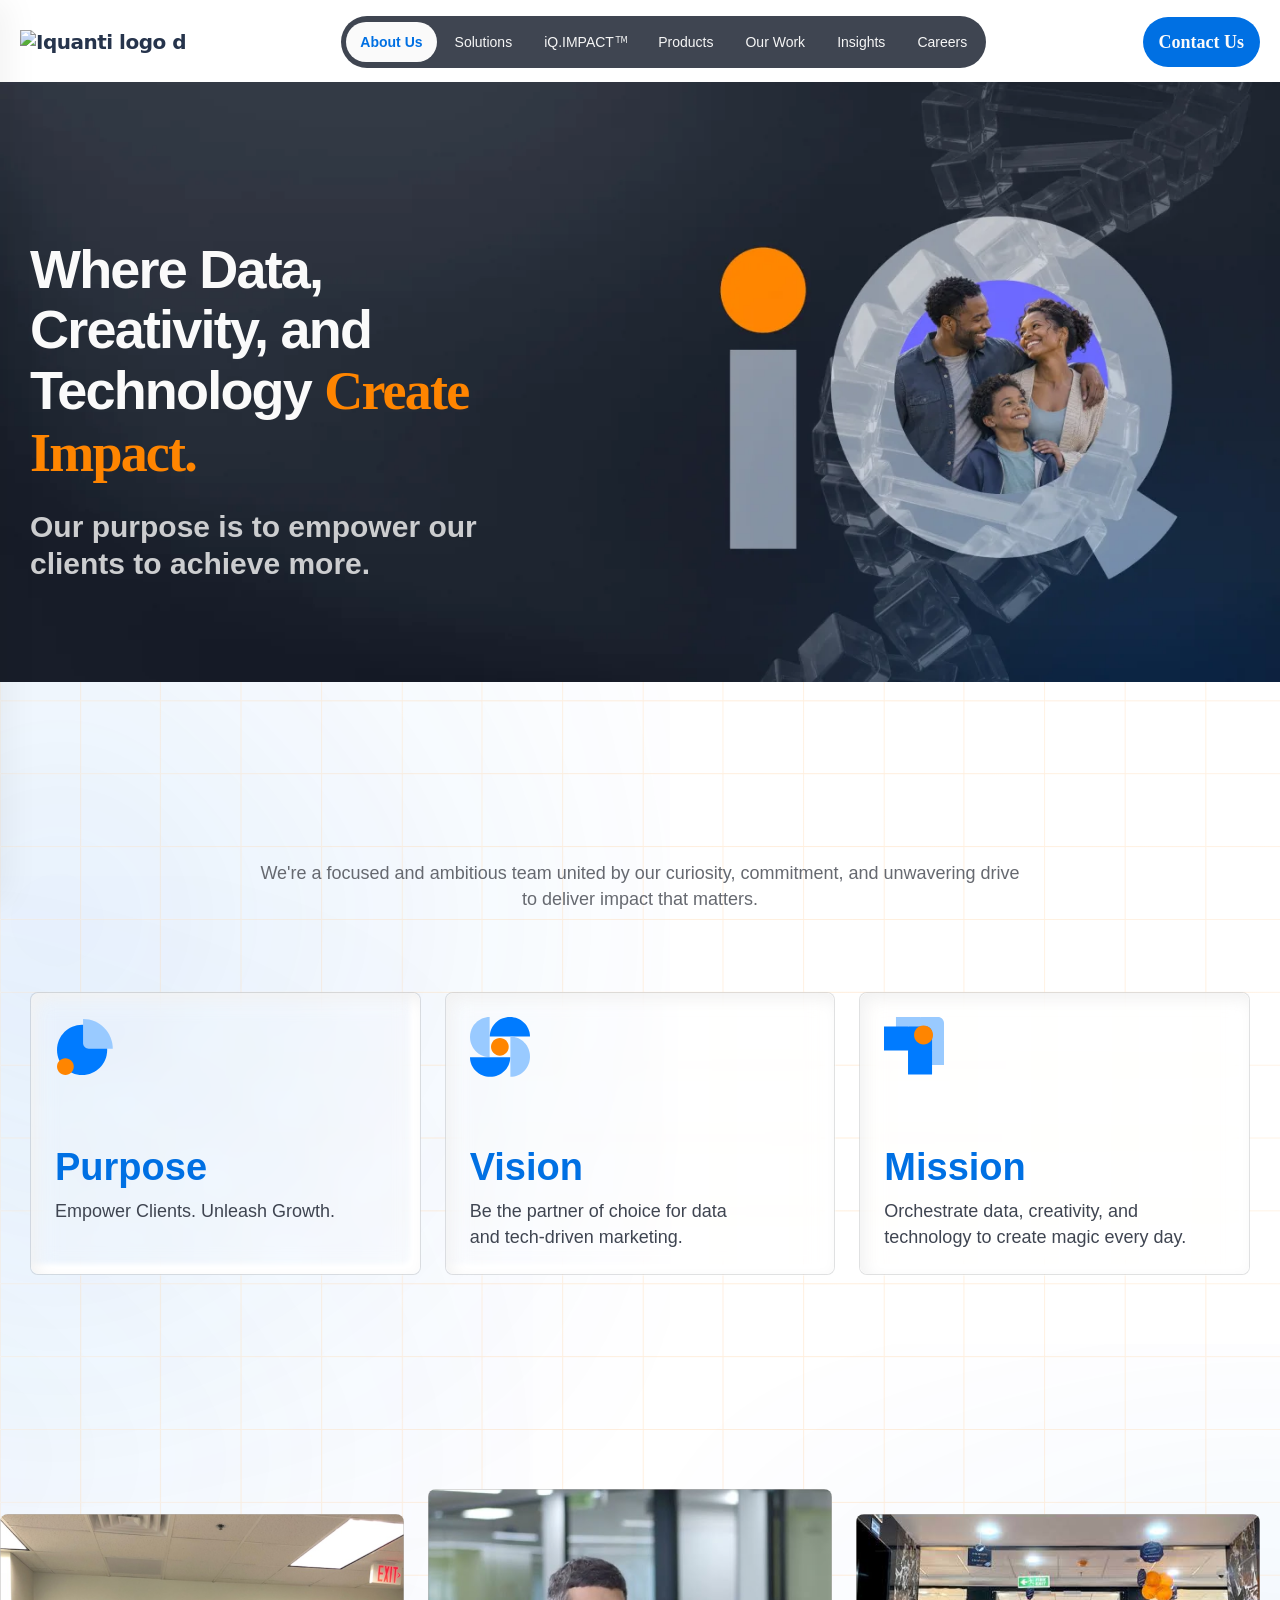
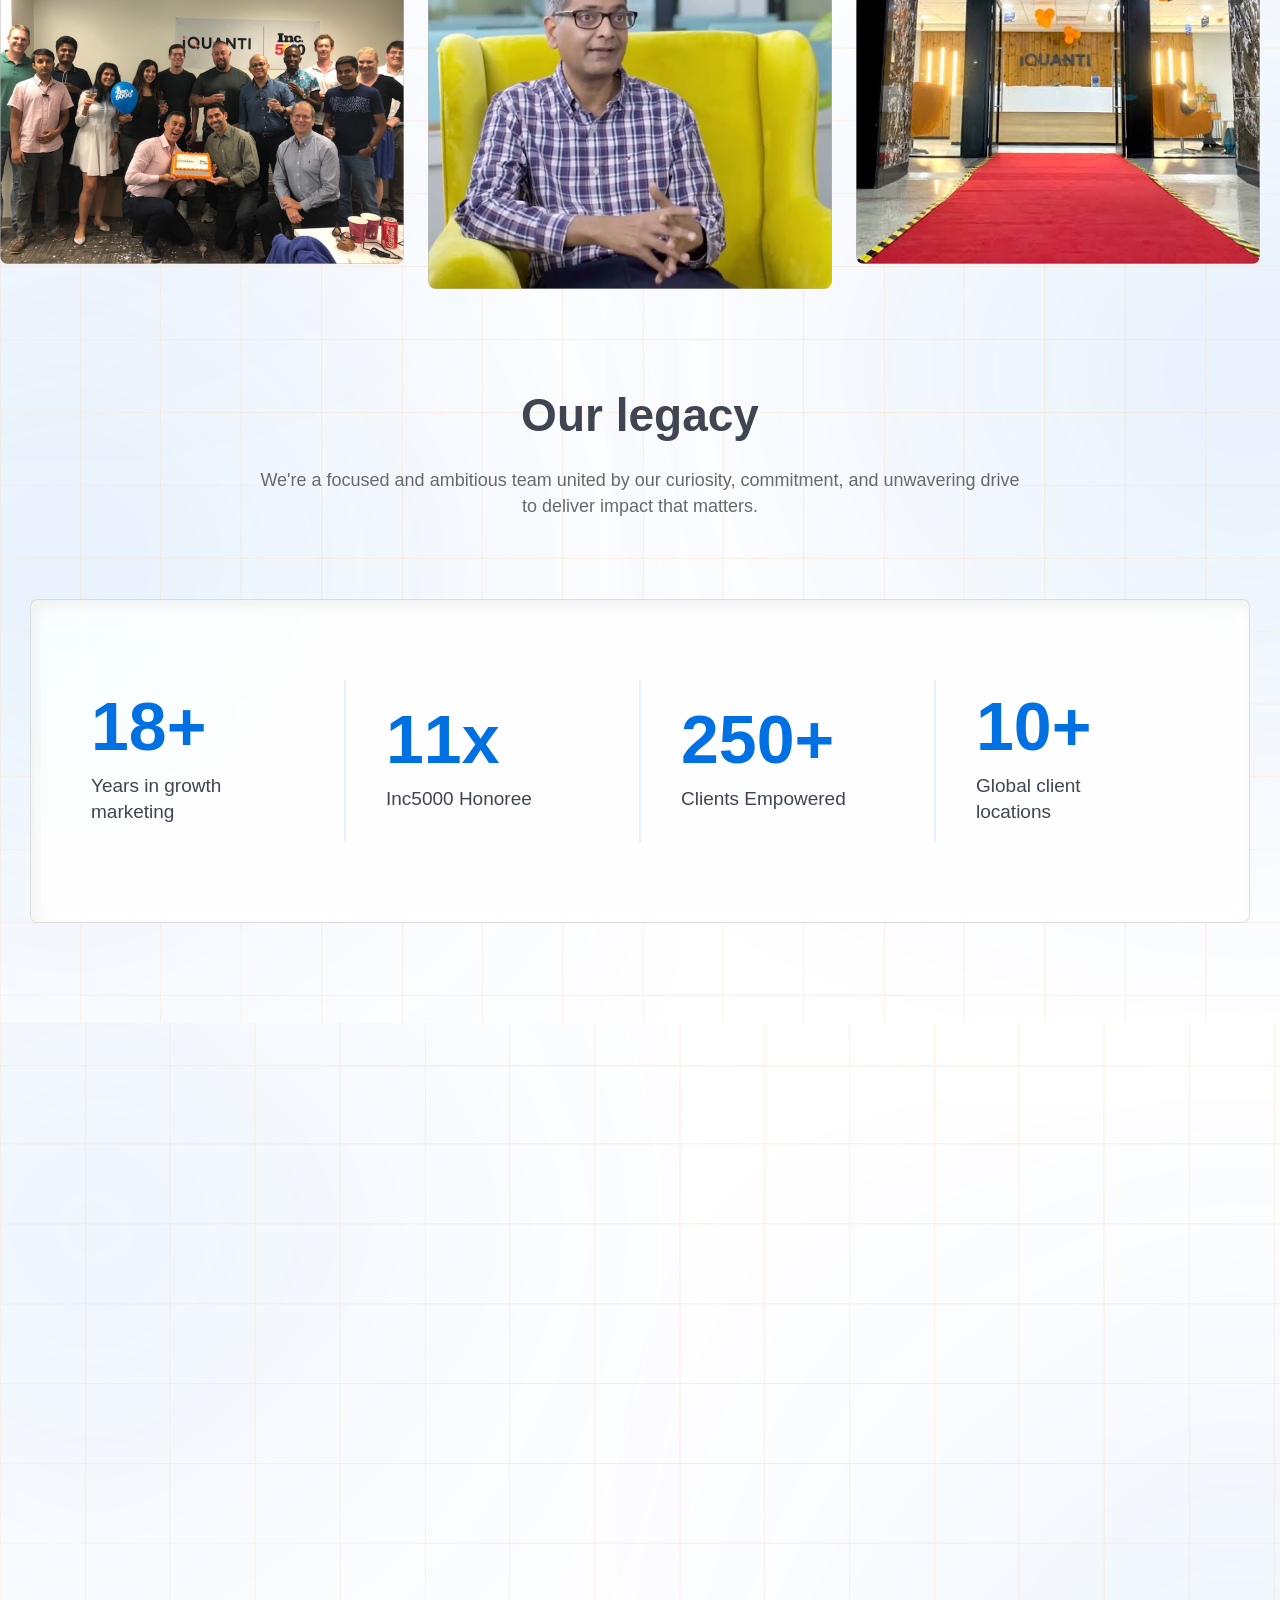
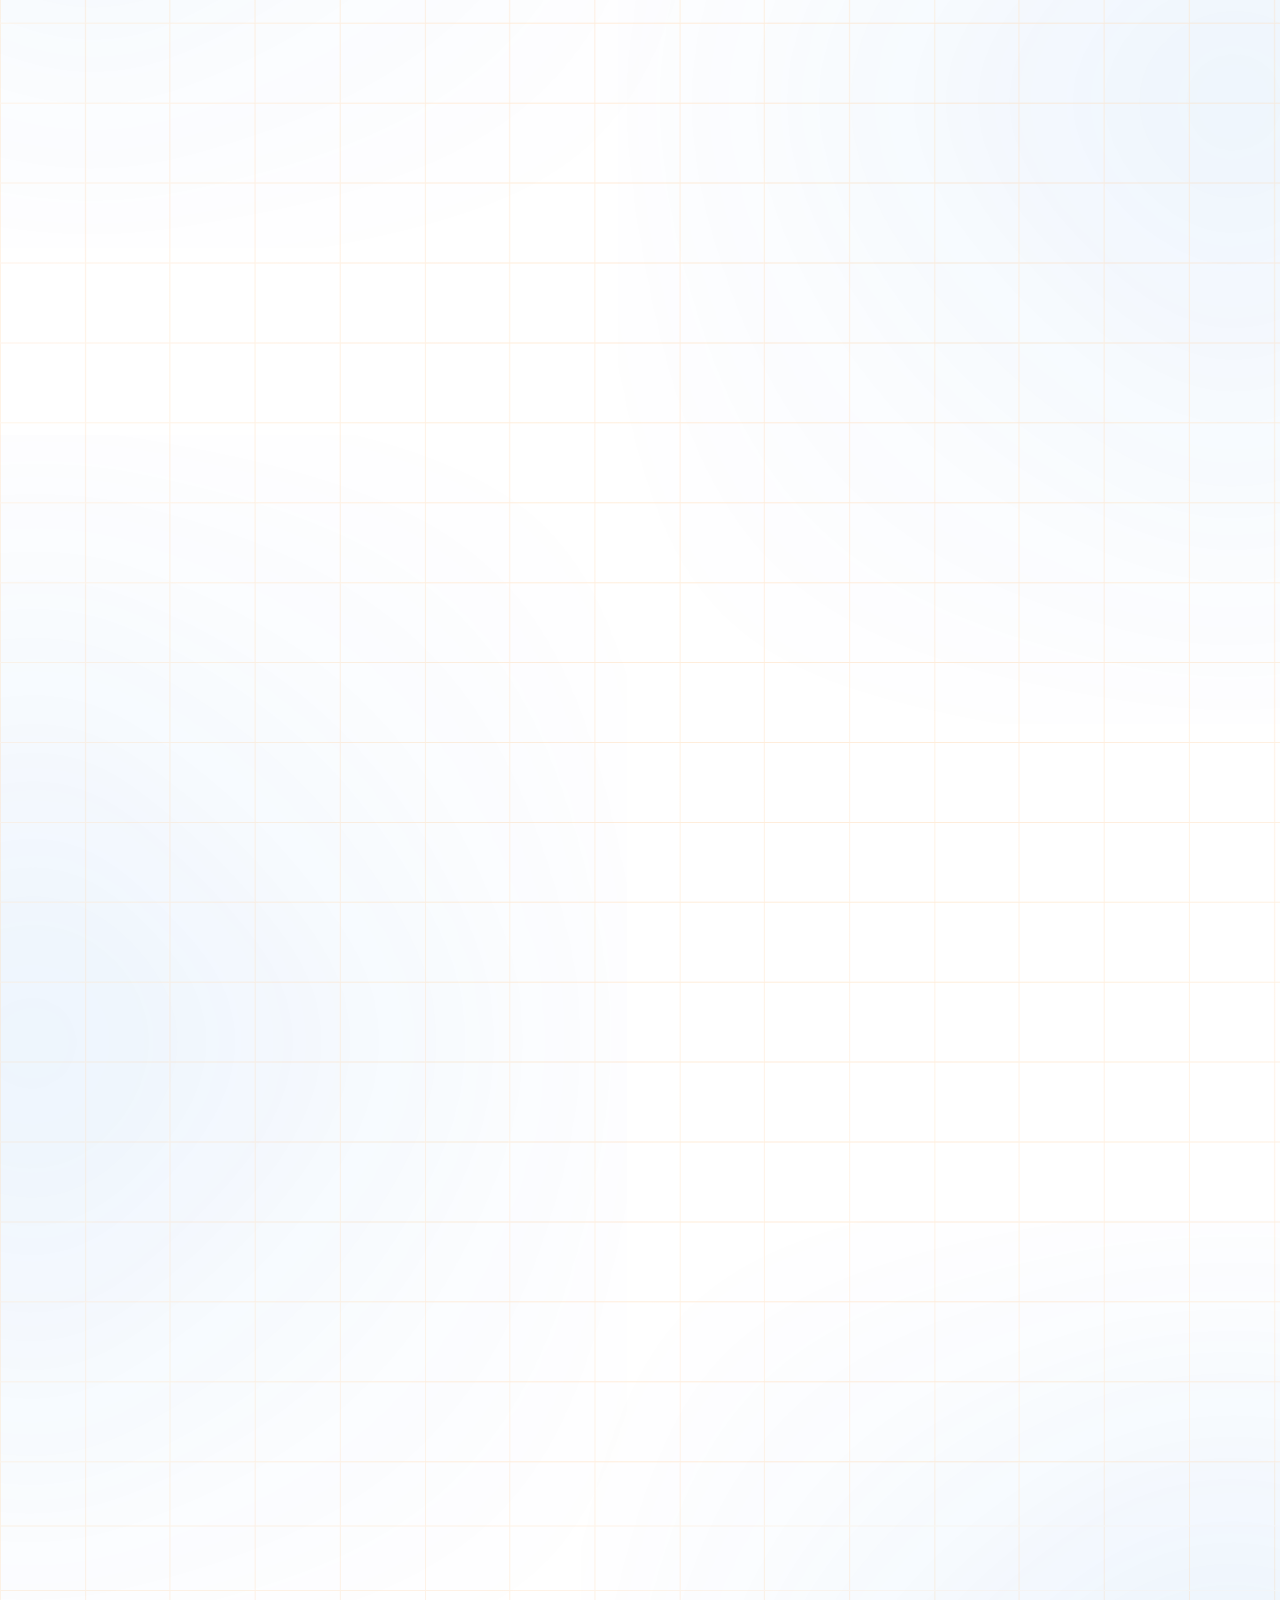
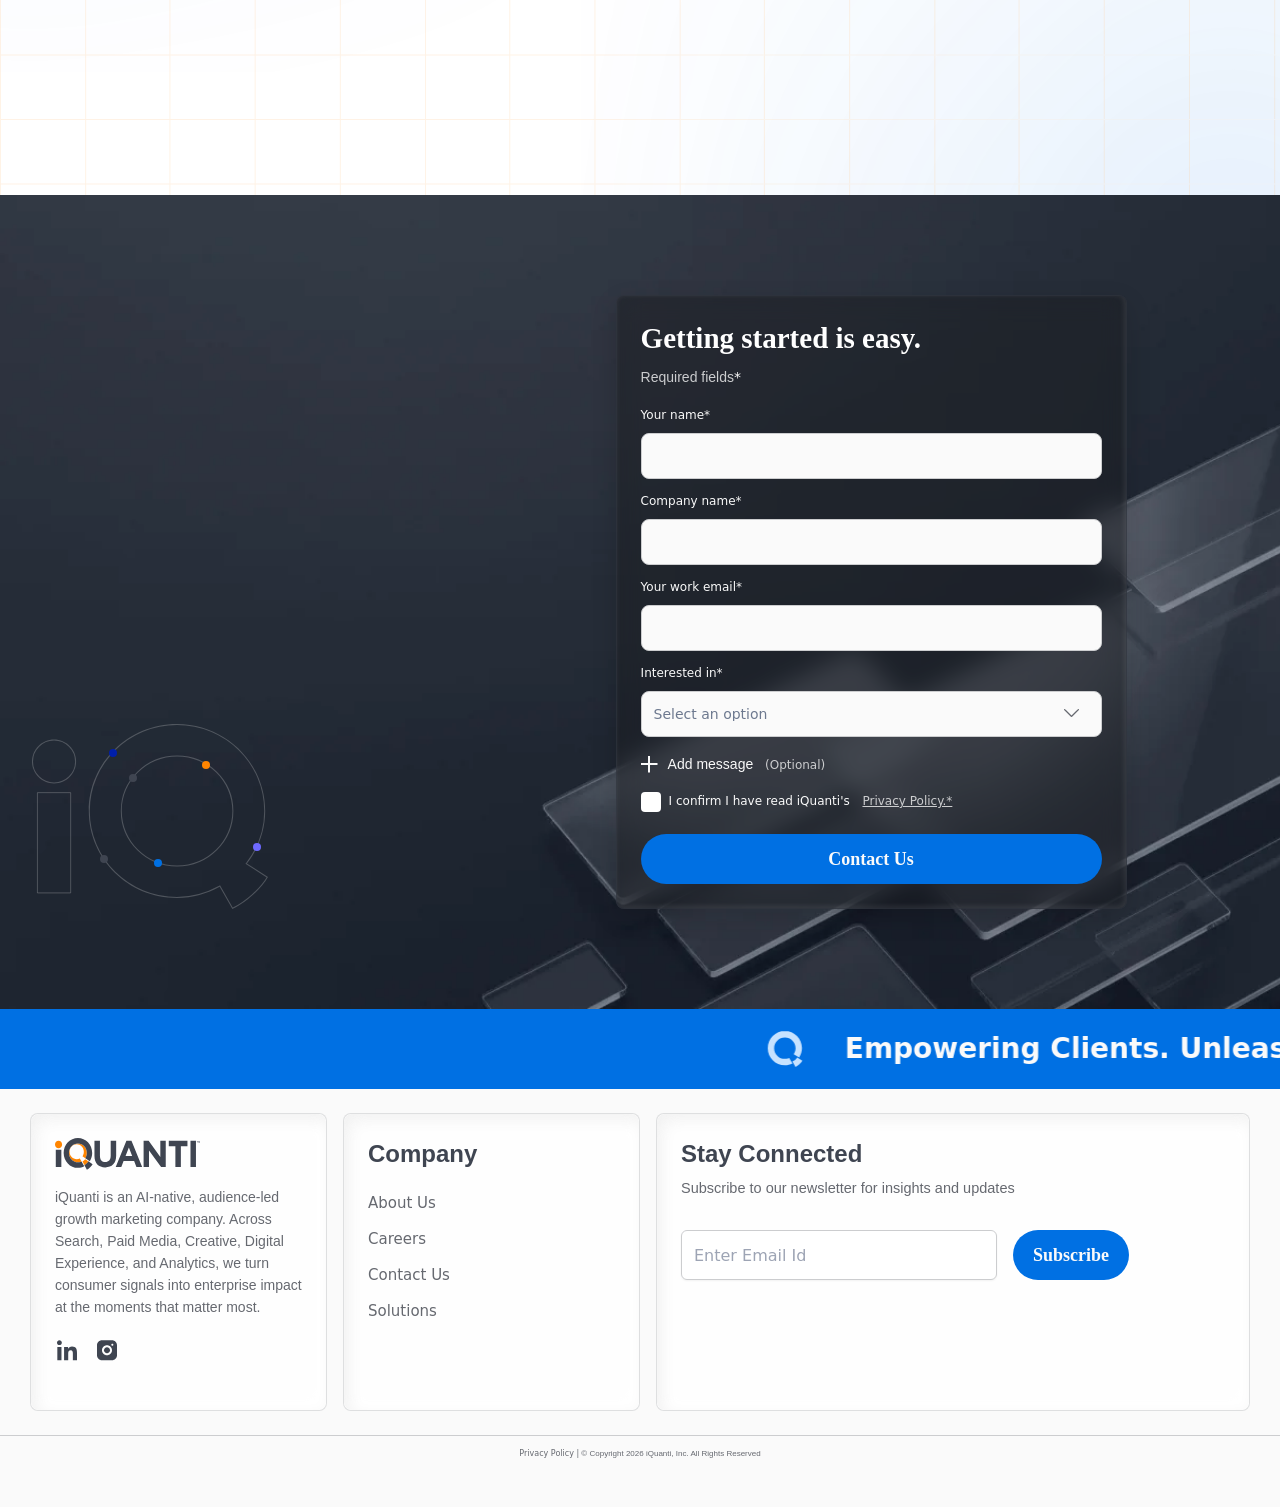
==== commit da270d1d: "About us Page Changes" ====
--- a/about.html
+++ b/about.html
@@ -812,8 +812,8 @@
                 <div class="call-to-action-content-heading-wrap" data-aos="fade-up" data-aos-duration="700" data-aos-delay="50">
                     <h2 class="headline-2">We care deeply about the consumers behind every brand.</h2>
                     <p class="body-text-18 body-text-reg">If you want to solve complex problems and deliver superior consumer experiences for leading
-banking, financial services, wealth management, ecommerce, and healthcare brands, you should
-join us.</p>
+                banking, financial services, wealth management, ecommerce, and healthcare brands, you should
+                join us.</p>
                 </div>
                 <a href="#contact" class="cta-action cta-action-primary cta-action-hover-state" data-aos="fade-up" data-aos-duration="600" data-aos-delay="150">
                      Explore Careers
--- a/blocks-css/page-banner/style.css
+++ b/blocks-css/page-banner/style.css
@@ -35,10 +35,9 @@
     margin-top: 16px;
 }
 
-
 /* Aboutus page CSS  */
 .about-checks-line-bg-sec-wrap-1 {
-    background-image: url("../../assets/images/core-feature-chceks-line-bg.svg");
+    background-image: url("../../assets/images/about-checks-line-bg-sec-wrap-1.svg");
 }
 
 .about-checks-line-bg-sec-wrap-2 {
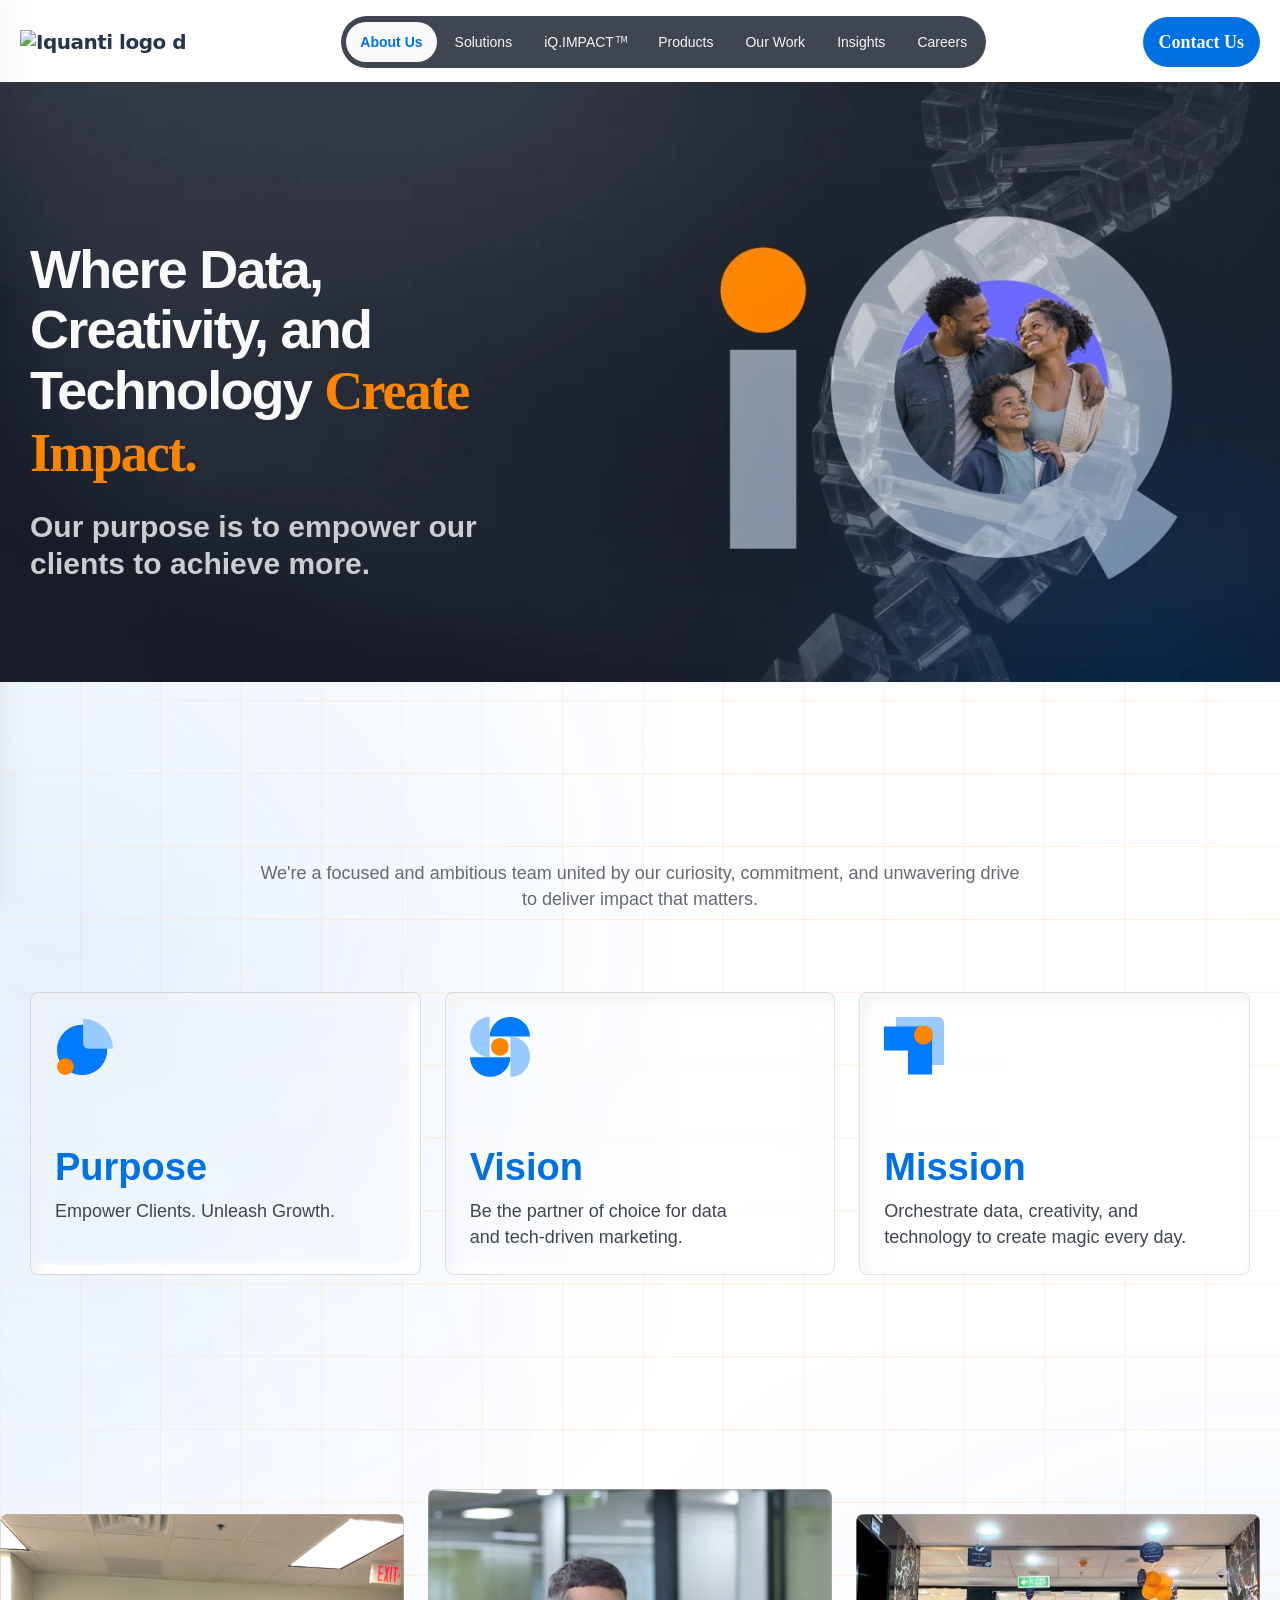
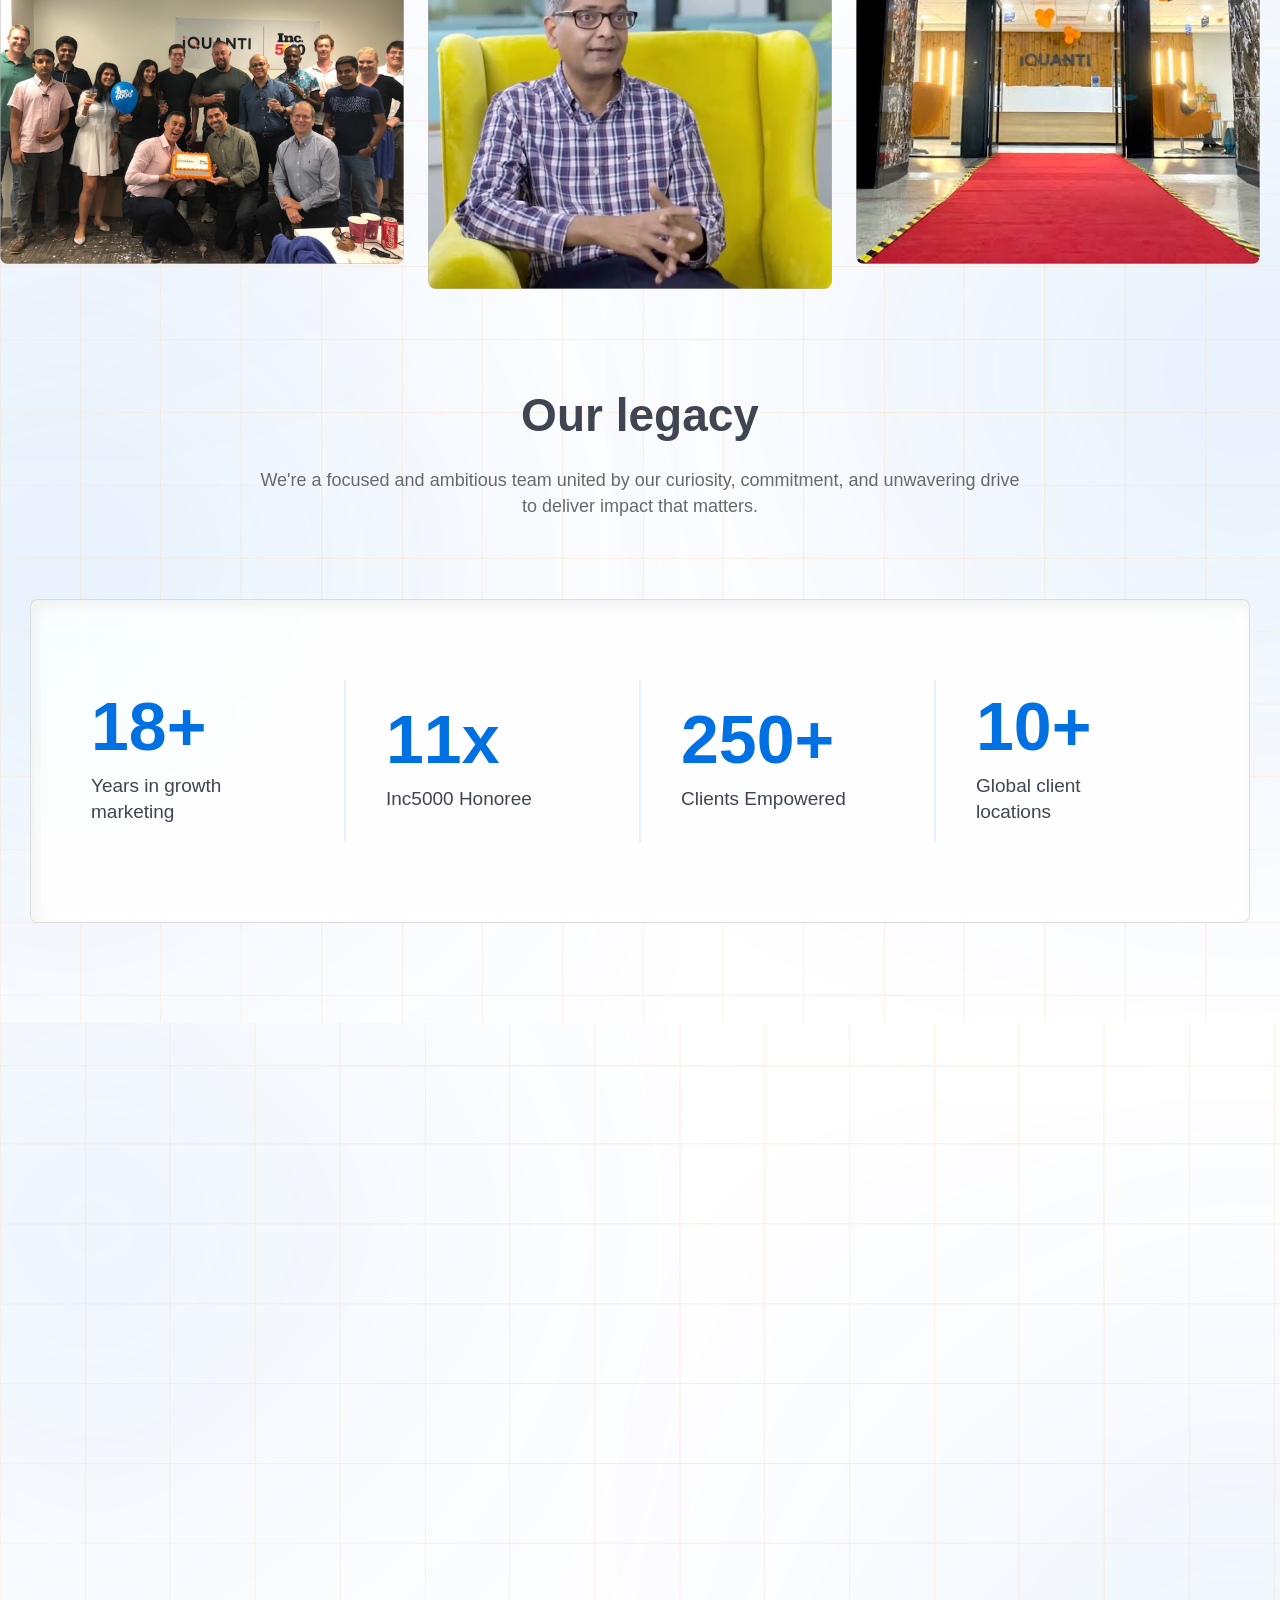
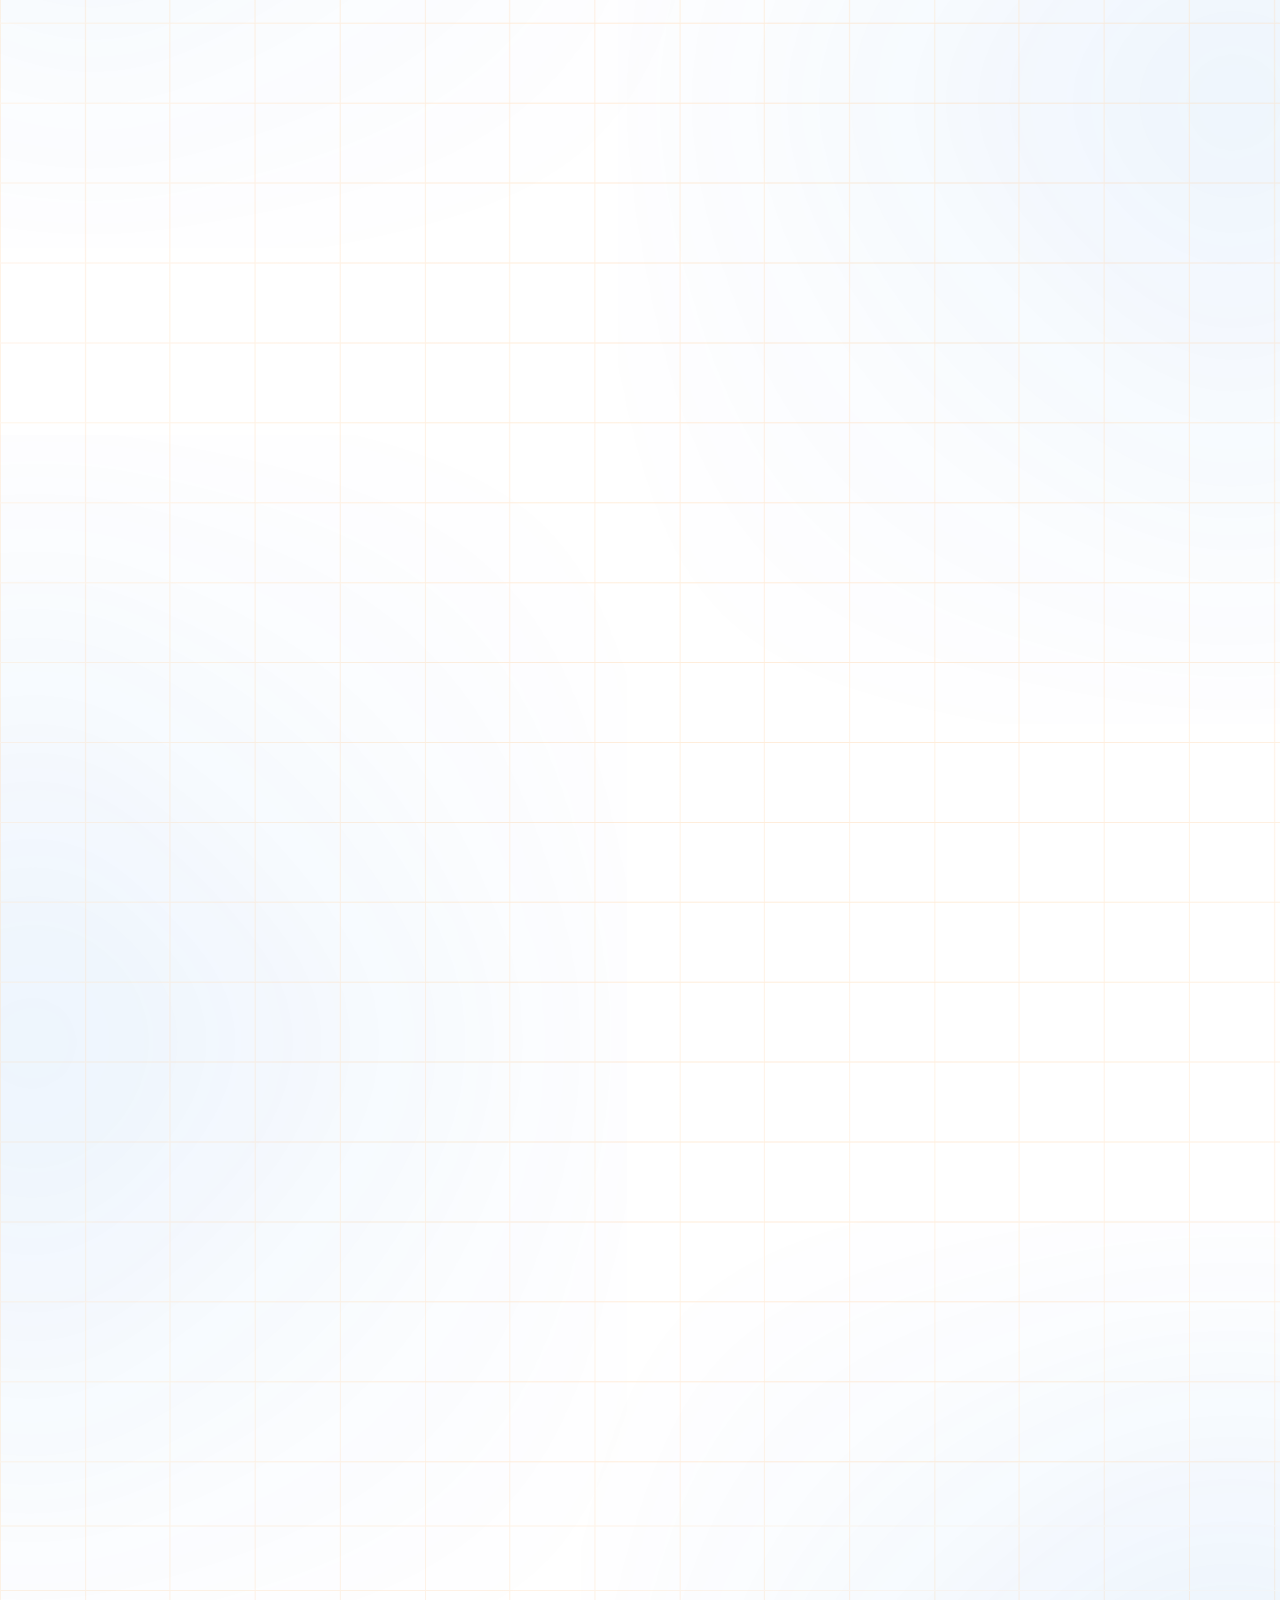
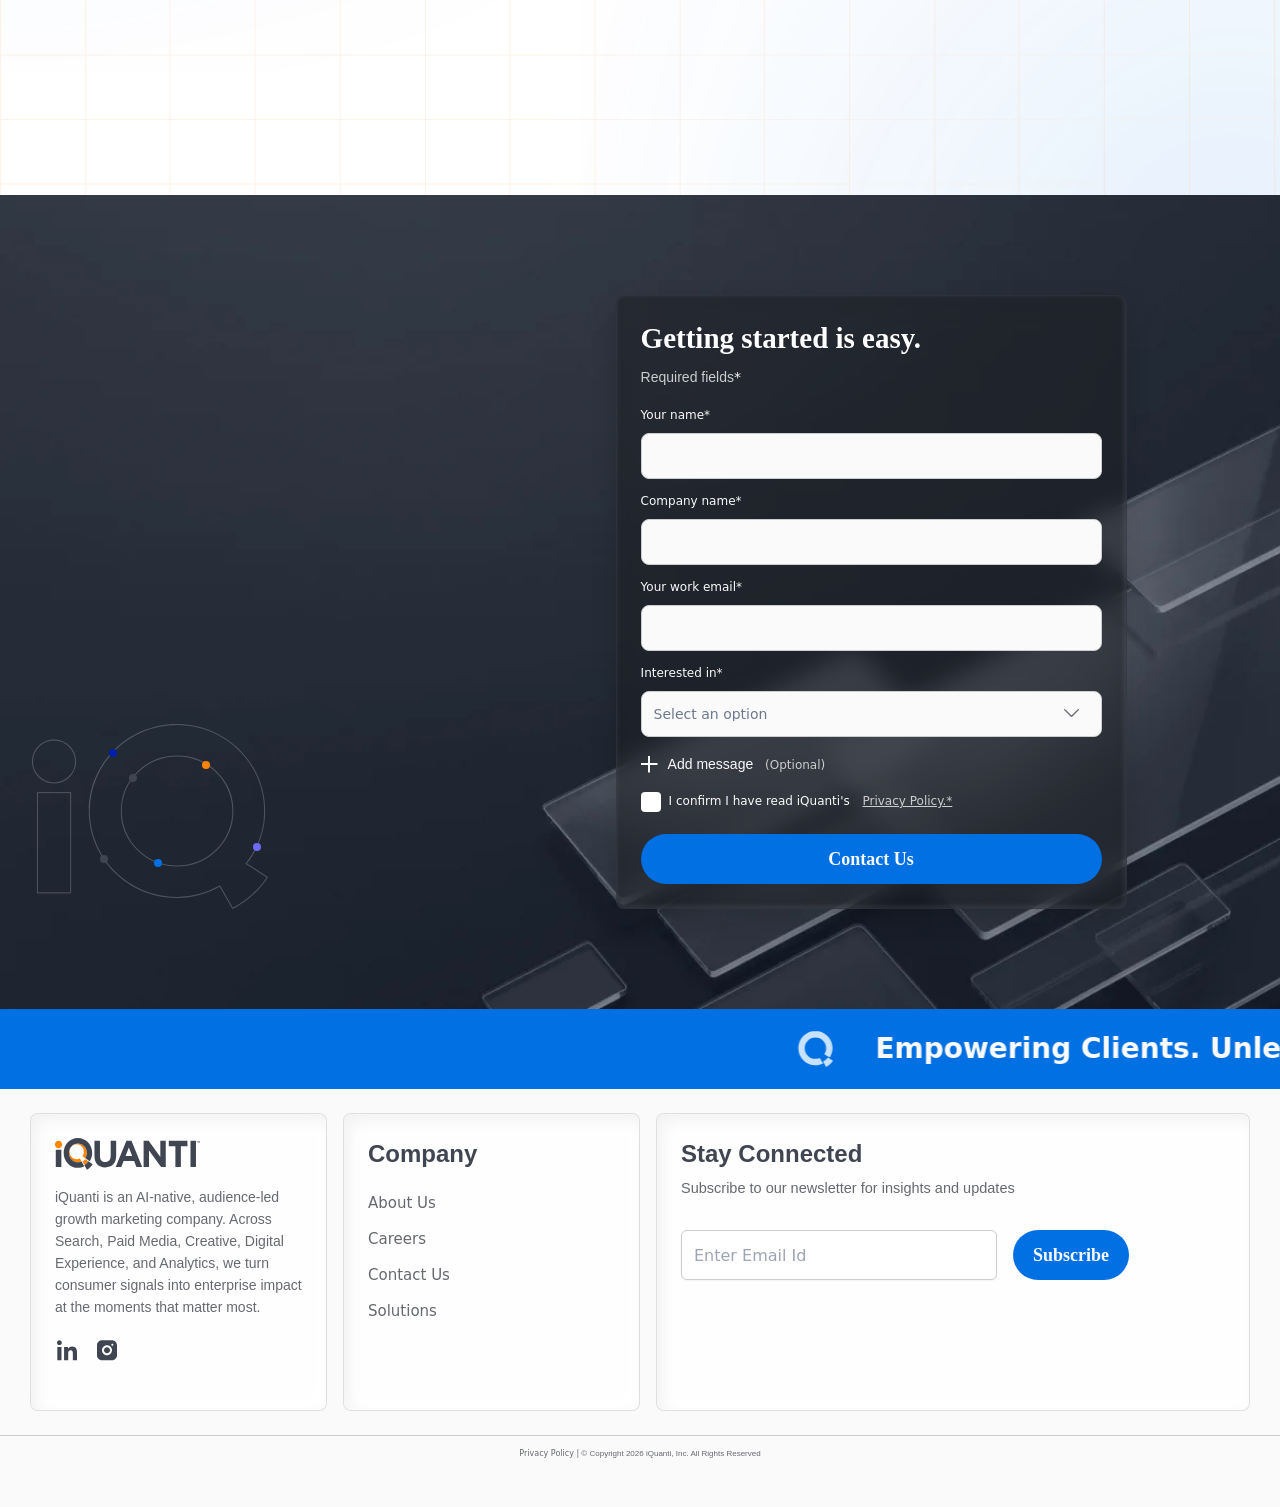
==== commit 9943704c: "Banner Image Structure Update [26-11-2026] About us Page Contact Page" ====
--- a/about.html
+++ b/about.html
@@ -102,6 +102,7 @@
             
         </div>
     </div>
+    <img class="banner-image" src="assets/images/about-hero-section-banner-image.webp" alt="About hero banner image">
 </section>
 <!--Hero Banner / Aboutus Banner End-->
 
--- a/blocks-css/hero/style.css
+++ b/blocks-css/hero/style.css
@@ -407,6 +407,59 @@
 }
 
 
+/* Aboutus page CSS  */
+.about-checks-line-bg-sec-wrap-1 {
+    background-image: url("../../assets/images/about-checks-line-bg-sec-wrap-1.svg");
+}
+
+.about-checks-line-bg-sec-wrap-2 {
+    background-image: url("../../assets/images/about-checks-line-bg-sec-wrap-2.svg");
+}
+
+
+.about-hero-section .hero-grid .hero-content {
+    width: 42%;
+}
+
+.aboutus-sec-wrap-1-blurb-top-left {
+    top: -20%;
+    left: 0;
+}
+
+.aboutus-sec-wrap-1-blurb-left-center {
+    top:10%;
+    left: -5%;
+}
+
+.aboutus-sec-wrap-1-blurb-left-bottom {
+    left: 0;
+    bottom: -10%
+}
+
+.aboutus-sec-wrap-1-blurb-right-bottom.blurb-bg {
+    right: 0;
+    bottom: 0;
+}
+
+.aboutus-sec-wrap-2-blurb-top-left {
+    top: 0;
+    left: 0;
+}
+
+.aboutus-sec-wrap-2-blurb-left-bottom.blurb-bg {
+    bottom: 5%;
+}
+
+.aboutus-sec-wrap-2-blurb-right-center.blurb-bg {
+    right: 0;
+    bottom: 45%;
+}
+
+.aboutus-sec-wrap-2-blurb-right-bottom {
+    right: 0;
+    bottom: -30%;
+}
+
 
 
 /* ==========================================================
--- a/blocks-css/page-banner/style.css
+++ b/blocks-css/page-banner/style.css
@@ -33,63 +33,6 @@
 
 .our-works-banner .banner-content .cta-action {
     margin-top: 16px;
-}
-
-/* Aboutus page CSS  */
-.about-checks-line-bg-sec-wrap-1 {
-    background-image: url("../../assets/images/about-checks-line-bg-sec-wrap-1.svg");
-}
-
-.about-checks-line-bg-sec-wrap-2 {
-    background-image: url("../../assets/images/about-checks-line-bg-sec-wrap-2.svg");
-}
-
-.about-hero-section {
-    background-image: url("../../assets/images/about-hero-section-banner-image.webp");
-    background-position: bottom;
-}
-
-.about-hero-section .hero-grid .hero-content {
-    width: 42%;
-}
-
-.aboutus-sec-wrap-1-blurb-top-left {
-    top: -20%;
-    left: 0;
-}
-
-.aboutus-sec-wrap-1-blurb-left-center {
-    top:10%;
-    left: -5%;
-}
-
-.aboutus-sec-wrap-1-blurb-left-bottom {
-    left: 0;
-    bottom: -10%
-}
-
-.aboutus-sec-wrap-1-blurb-right-bottom.blurb-bg {
-    right: 0;
-    bottom: 0;
-}
-
-.aboutus-sec-wrap-2-blurb-top-left {
-    top: 0;
-    left: 0;
-}
-
-.aboutus-sec-wrap-2-blurb-left-bottom.blurb-bg {
-    bottom: 5%;
-}
-
-.aboutus-sec-wrap-2-blurb-right-center.blurb-bg {
-    right: 0;
-    bottom: 45%;
-}
-
-.aboutus-sec-wrap-2-blurb-right-bottom {
-    right: 0;
-    bottom: -30%;
 }
 
 .spotlight-banner-section  {
@@ -176,6 +119,7 @@
 .our-works-hero-section .spotlight-banner-content p {
     max-width: 647px;
 }
+
 .our-works-hero-section .spotlight-banner-content .cta-action {
     margin-top: 40px;
 }
--- a/blocks-css/contact-form/style.css
+++ b/blocks-css/contact-form/style.css
@@ -660,10 +660,6 @@
    DETAILS & WEBINAR SPLIT HERO LAYOUTS
 ======================================== */
 
-.iq-contact-section {
-    background-image: url("../../assets/images/iq-contact-banner-image.webp");
-}
-
 .iq-split-hero-section {
     position: relative;
     min-height: 766px;
--- a/assets/css/style.css
+++ b/assets/css/style.css
@@ -2020,6 +2020,16 @@
     color: var(--color-rich-black);
 }
 
+/* Banner Image */
+.banner-image {
+    position: absolute;
+    inset: 0;
+    width: 100%;
+    height: 100%;
+    object-fit: cover;
+    overflow: clip;
+}
+
 
 /* ==========================================================================
     LAYOUT CSS
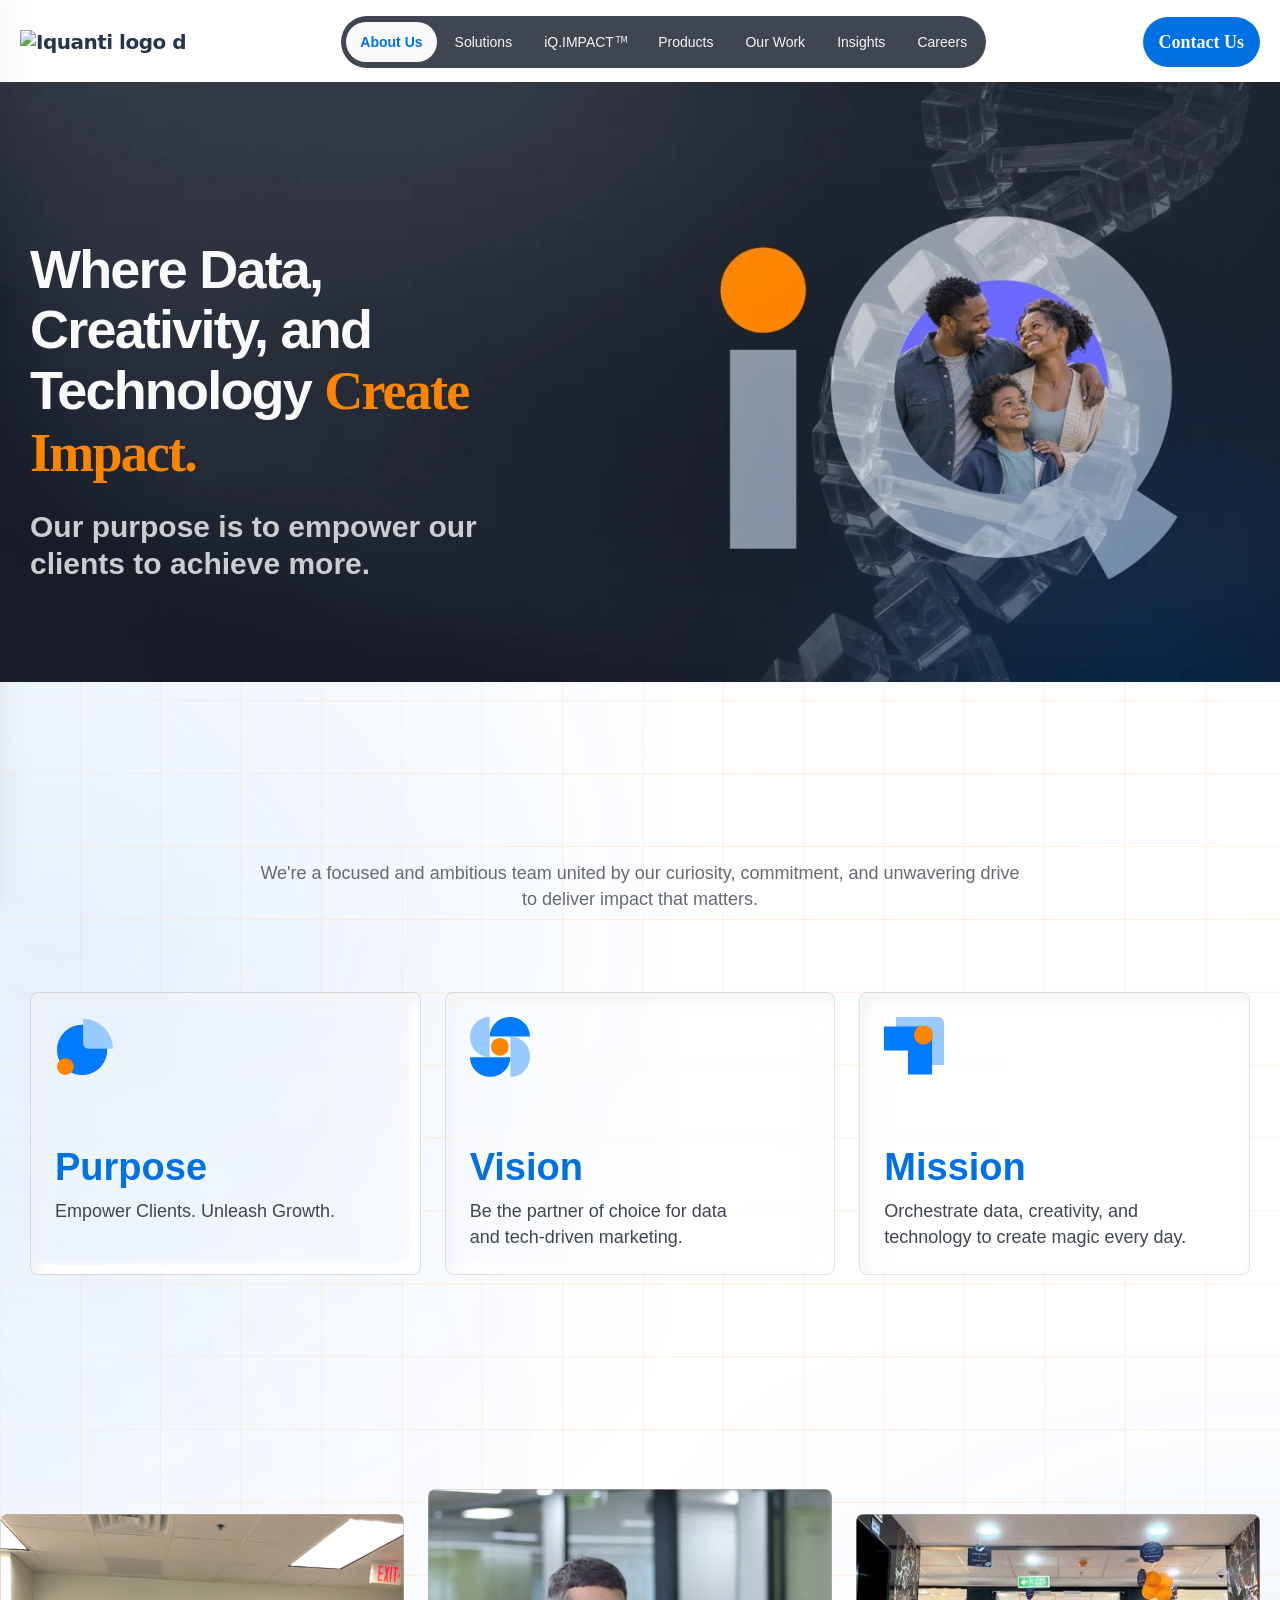
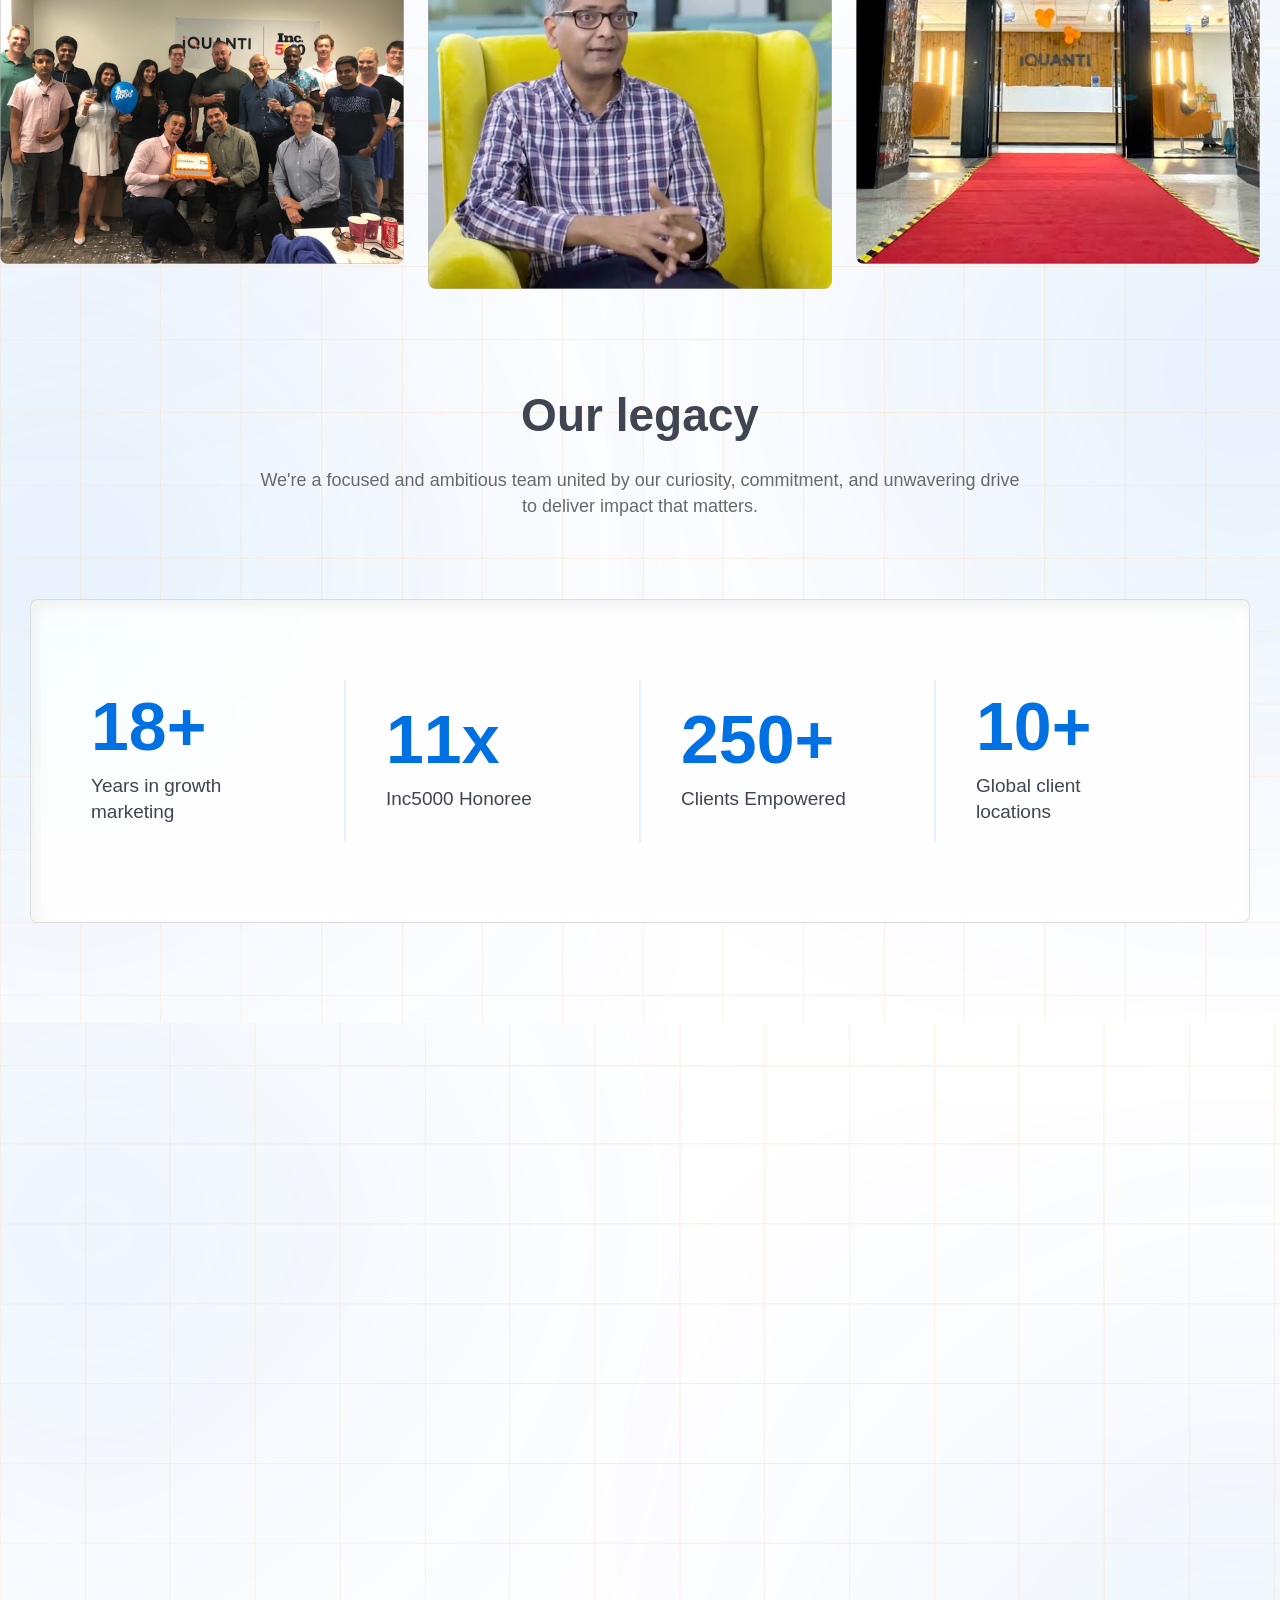
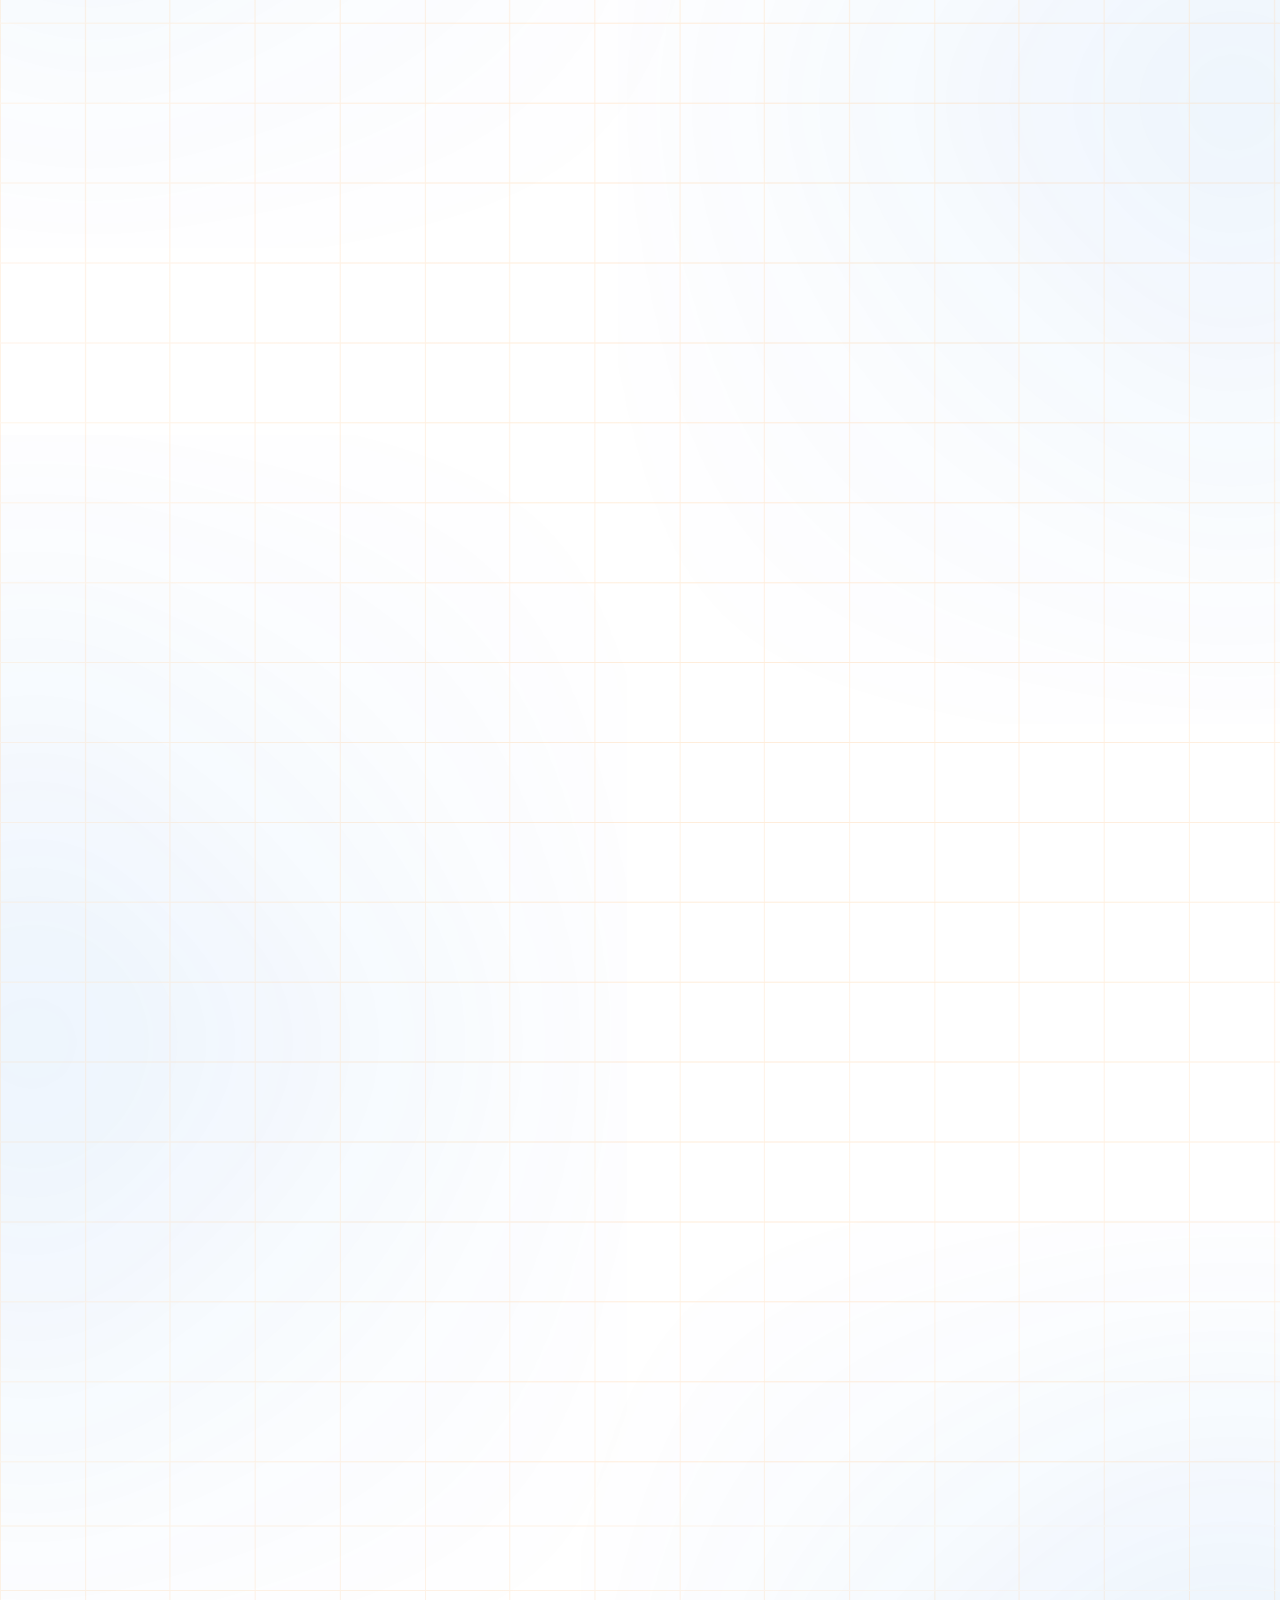
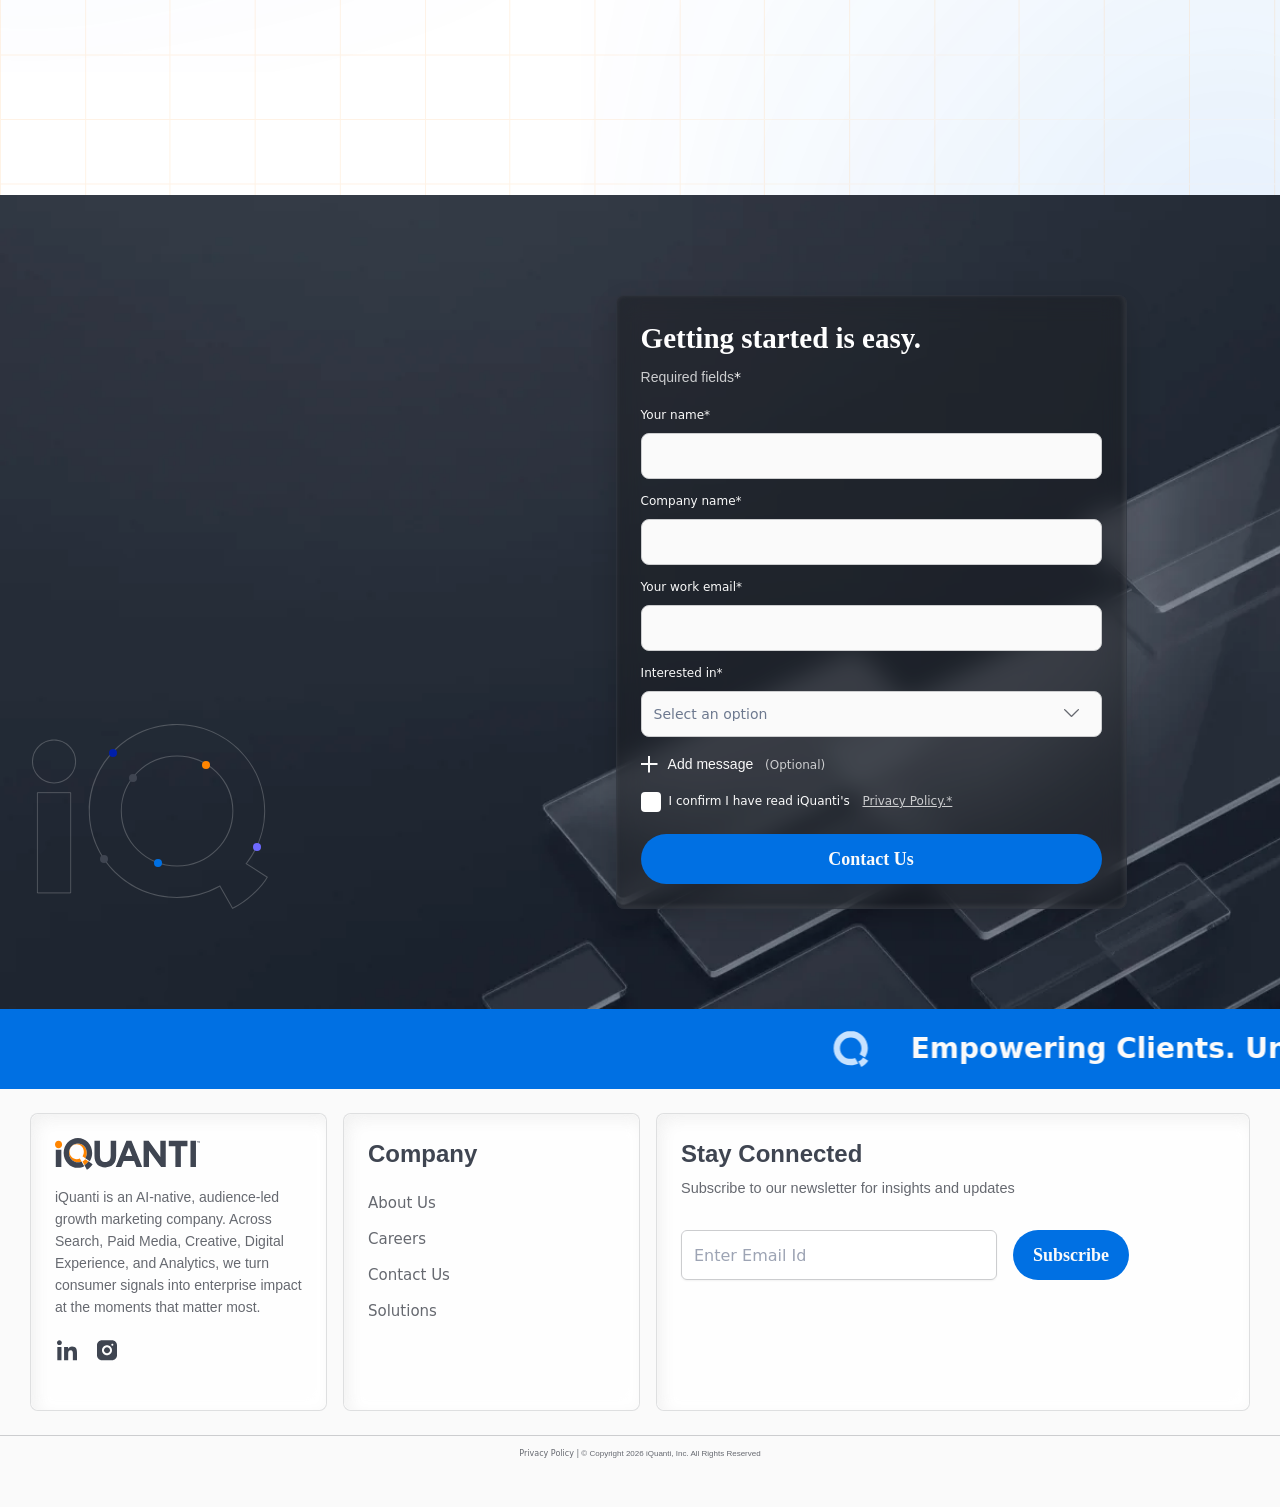
==== commit 15a99b3a: "Our Team Page Changes [26-11-2026]" ====
--- a/about.html
+++ b/about.html
@@ -358,7 +358,7 @@
             </div>
     
             <!-- Leadership Cards -->
-            <div class="iq-profile-grid-wrapper">
+            <div class="iq-profile-grid-wrapper has-cols-3">
                     <div class="iq-profile-card-item aos-init aos-animate" data-aos="fade-up" data-aos-duration="800" data-aos-delay="150">
                             <div class="iq-profile-card has-glass-effect has-glass-white">
                                 <div class="iq-profile-card-image">
--- a/blocks-css/hero/style.css
+++ b/blocks-css/hero/style.css
@@ -416,7 +416,6 @@
     background-image: url("../../assets/images/about-checks-line-bg-sec-wrap-2.svg");
 }
 
-
 .about-hero-section .hero-grid .hero-content {
     width: 42%;
 }
--- a/assets/css/style.css
+++ b/assets/css/style.css
@@ -2242,9 +2242,6 @@
     border: none !important;
 }
 
-.iq-profile-grid-wrapper.has-expanded-card .iq-profile-card-item:not(.is-expanded) {
-    display: none;
-}
 
 .iq-profile-card-item.is-expanded {
     grid-column: 1 / -1;
@@ -2682,7 +2679,7 @@
 }
 
 .iq-profile-grid-lsiting-section .iq-profile-card {
-    height: 380px;
+    height: 500px;
     padding: 15px;
     position: relative;
 }
@@ -2691,12 +2688,6 @@
     padding-bottom: 50px;
 }
 
-.iq-orbit-rings-vector {
-    position: absolute;
-    top: -3%;
-    right: 0;
-    z-index: -1;
-}
 
 
 /* 2-column staggered: 2nd column pushed down */
@@ -2706,9 +2697,49 @@
 }
 
 /* 4-column staggered: 1st and 3rd columns pushed down */
-.iq-profile-grid-wrapper.is-staggered.columns-3 > .iq-profile-card:nth-child(3n + 2) {
-    top:50px;
-} 
+/* .iq-profile-grid-wrapper.is-staggered.columns-3 > .iq-profile-card:not(:nth-child(3n + 2)) {
+    top: 106px;
+} */
+
+
+.iq-profile-grid-wrapper.has-cols-3 .iq-profile-card-item:last-child:nth-child(3n + 1):not(.is-expanded),
+.iq-profile-grid-wrapper.has-cols-3 .iq-profile-card-item:last-child:nth-child(3n + 1):not(.is-expanded){
+        grid-column: 1 / -1;
+       justify-self: center; 
+}
+
+.iq-profile-grid-wrapper.has-cols-3 .iq-profile-card-item:last-child:nth-child(3n + 1):not(.is-expanded){
+    width: calc((100% - 48px) / 3);
+}
+
+.iq-profile-grid-wrapper.has-cols-4 .iq-profile-card-item:last-child:nth-child(3n + 1):not(.is-expanded){
+    width: calc((100% - 48px) / 4);
+}
+
+
+
+/* 1. Expanded Item Poori Row (Column 1 se 4 tak) Fill Karega */
+.iq-profile-grid-wrapper.has-cols-3 > .iq-profile-card-item.is-expanded,
+.iq-profile-grid-wrapper.has-cols-3 > .iq-profile-card-item:has(.is-expanded) {
+    grid-column: 1 / -1 !important;
+}
+
+/* 2. Case A: Row 1st Card (1, 4, 7...) Expand  2nd and 3rd Hide */
+.iq-profile-grid-wrapper.has-cols-3 > .iq-profile-card-item:nth-child(3n + 1):is(.is-expanded, :has(.is-expanded)) + .iq-profile-card-item,
+.iq-profile-grid-wrapper.has-cols-3 > .iq-profile-card-item:nth-child(3n + 1):is(.is-expanded, :has(.is-expanded)) + .iq-profile-card-item + .iq-profile-card-item,
+
+/* Case B: Row  2nd Card (2, 5, 8...) Expand -> 1st and 3rd Hide */
+.iq-profile-grid-wrapper.has-cols-3 > .iq-profile-card-item:nth-child(3n + 1):has(+ .iq-profile-card-item:is(.is-expanded, :has(.is-expanded))),
+.iq-profile-grid-wrapper.has-cols-3 > .iq-profile-card-item:nth-child(3n + 2):is(.is-expanded, :has(.is-expanded)) + .iq-profile-card-item,
+
+/* Case C: Row 3rd Card (3, 6, 9...) Expand -> 1st and 2nd Hide */
+.iq-profile-grid-wrapper.has-cols-3 > .iq-profile-card-item:nth-child(3n + 1):has(+ .iq-profile-card-item + .iq-profile-card-item:is(.is-expanded, :has(.is-expanded))),
+.iq-profile-grid-wrapper.has-cols-3 > .iq-profile-card-item:nth-child(3n + 2):has(+ .iq-profile-card-item:is(.is-expanded, :has(.is-expanded))) {
+    display: none !important;
+}
+
+
+
 
 /* 4-column staggered: 1st and 3rd columns pushed down */
 
@@ -2716,6 +2747,7 @@
 .iq-profile-grid-wrapper.is-staggered.columns-4 > .iq-profile-card:nth-child(4n + 3) { 
     top:50px;
 }
+
 
 
 
@@ -2827,6 +2859,9 @@
         background-color: var(--color-smoke-white);
     }
 
+    .iq-profile-grid-lsiting-section {
+        padding-top: 184px;
+    }
 }
 
 @media (min-width: 1200px) {
@@ -2834,7 +2869,11 @@
 
 @media (min-width: 1381px) {
     .iq-profile-grid-lsiting-section .container > .heading-wrap{
-        margin-bottom: 200px;
+        margin-bottom: 125px;
+    }
+
+    .iq-profile-grid-lsiting-section {
+        padding-top: 204px
     }
 }
 
@@ -3444,7 +3483,26 @@
         grid-column: auto;
     }
 
-
+    .iq-profile-grid-wrapper.has-cols-3 .iq-profile-card-item:last-child:nth-child(3n + 1):not(.is-expanded) {
+        width: calc((100% - 48px) / 2);
+    }
+
+    .iq-profile-grid-wrapper.has-cols-3 > .iq-profile-card-item:nth-child(3n + 1):is(.is-expanded, :has(.is-expanded)) + .iq-profile-card-item, 
+    .iq-profile-grid-wrapper.has-cols-3 > .iq-profile-card-item:nth-child(3n + 1):is(.is-expanded, :has(.is-expanded)) + .iq-profile-card-item + .iq-profile-card-item,
+    .iq-profile-grid-wrapper.has-cols-3 > .iq-profile-card-item:nth-child(3n + 1):has(+ .iq-profile-card-item:is(.is-expanded, :has(.is-expanded))),
+    .iq-profile-grid-wrapper.has-cols-3 > .iq-profile-card-item:nth-child(3n + 2):is(.is-expanded, :has(.is-expanded)) + .iq-profile-card-item,
+    .iq-profile-grid-wrapper.has-cols-3 > .iq-profile-card-item:nth-child(3n + 1):has(+ .iq-profile-card-item + .iq-profile-card-item:is(.is-expanded, :has(.is-expanded))), 
+    .iq-profile-grid-wrapper.has-cols-3 > .iq-profile-card-item:nth-child(3n + 2):has(+ .iq-profile-card-item:is(.is-expanded, :has(.is-expanded))) {
+        display: block !important;
+    }
+
+    /* Case A: Row  1st Card (1, 3, 5...) Expand  -> 2nd Card Hide */
+    .iq-profile-grid-wrapper.has-cols-3 > .iq-profile-card-item:nth-child(2n + 1):is(.is-expanded, :has(.is-expanded)) + .iq-profile-card-item,
+
+    /* Case B: Row  2nd Card (2, 4, 6...) Expand -> 1st Card Hide */
+    .iq-profile-grid-wrapper.has-cols-3 > .iq-profile-card-item:nth-child(2n + 1):has(+ .iq-profile-card-item:is(.is-expanded, :has(.is-expanded))) {
+        display: none !important;
+    }
 
 }
 
@@ -3708,20 +3766,6 @@
         height: 32px;
     }
 
-    .iq-orbit-rings-vector {
-        position: absolute;
-        top: -1%;
-        z-index: -1;
-        left: 50%;
-        right: auto;
-        opacity: 1;
-        transform: translate(-50%);
-        opacity: 0.7;
-    }
-
-    .iq-orbit-rings-vector img {
-         width: 400px;
-    }
 
     .split-content-grid {
         gap: 30px;
@@ -3750,6 +3794,9 @@
         gap: 0;
     }
 
+        .iq-profile-grid-wrapper.has-cols-3 .iq-profile-card-item:last-child:nth-child(3n + 1):not(.is-expanded) {
+            width: 100%;
+        }
     
 }
 
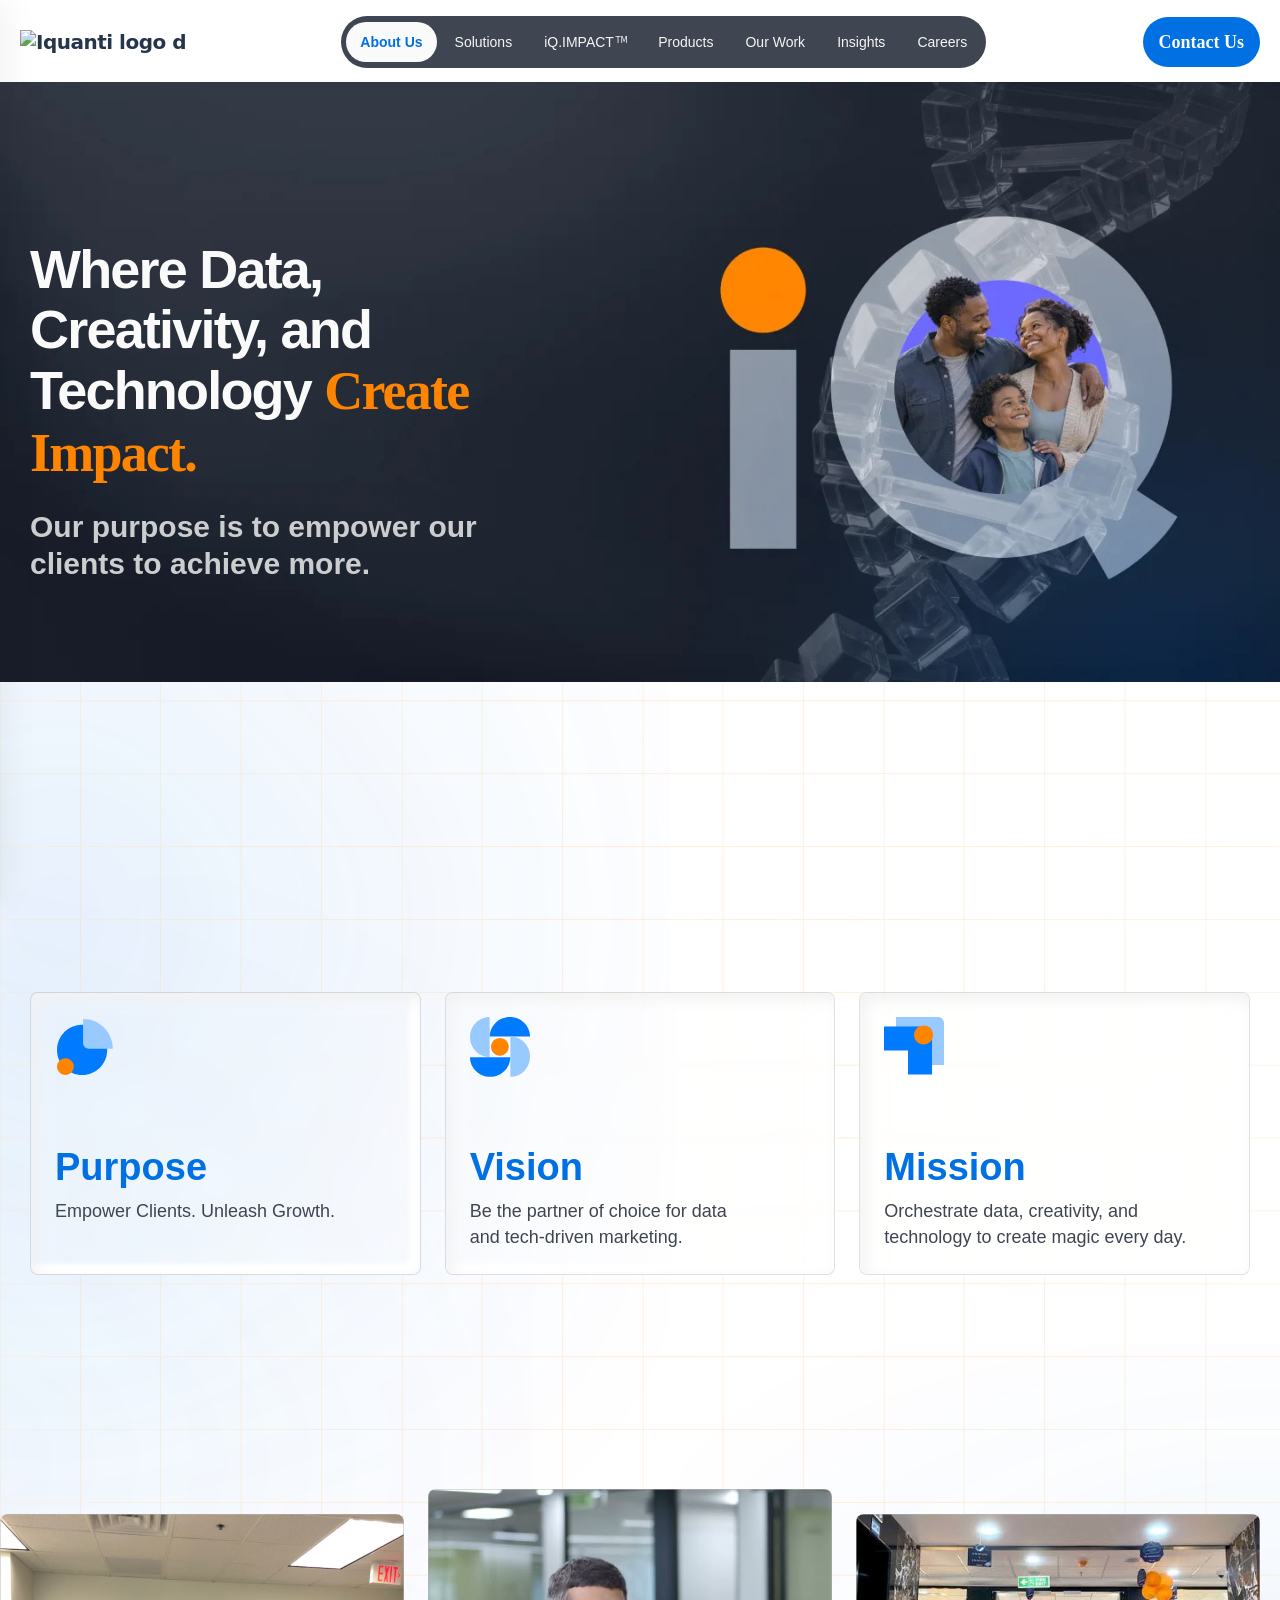
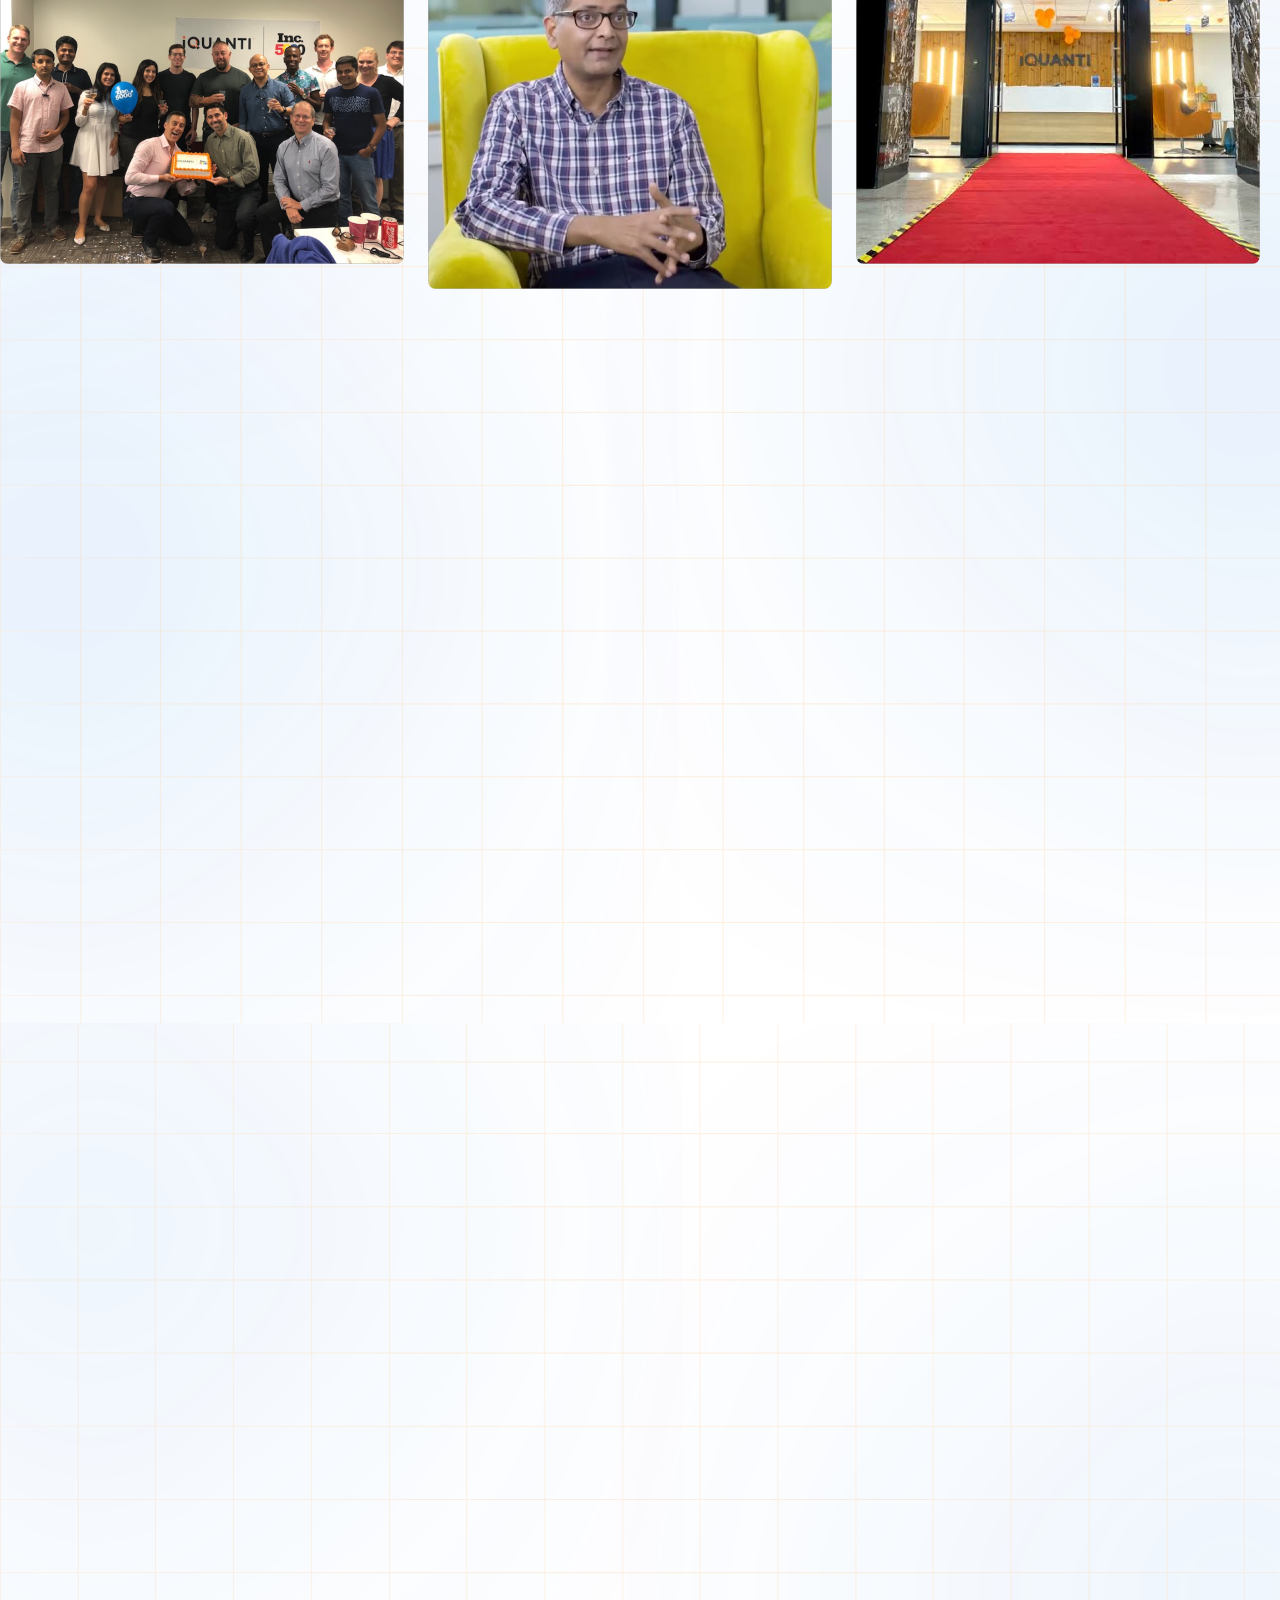
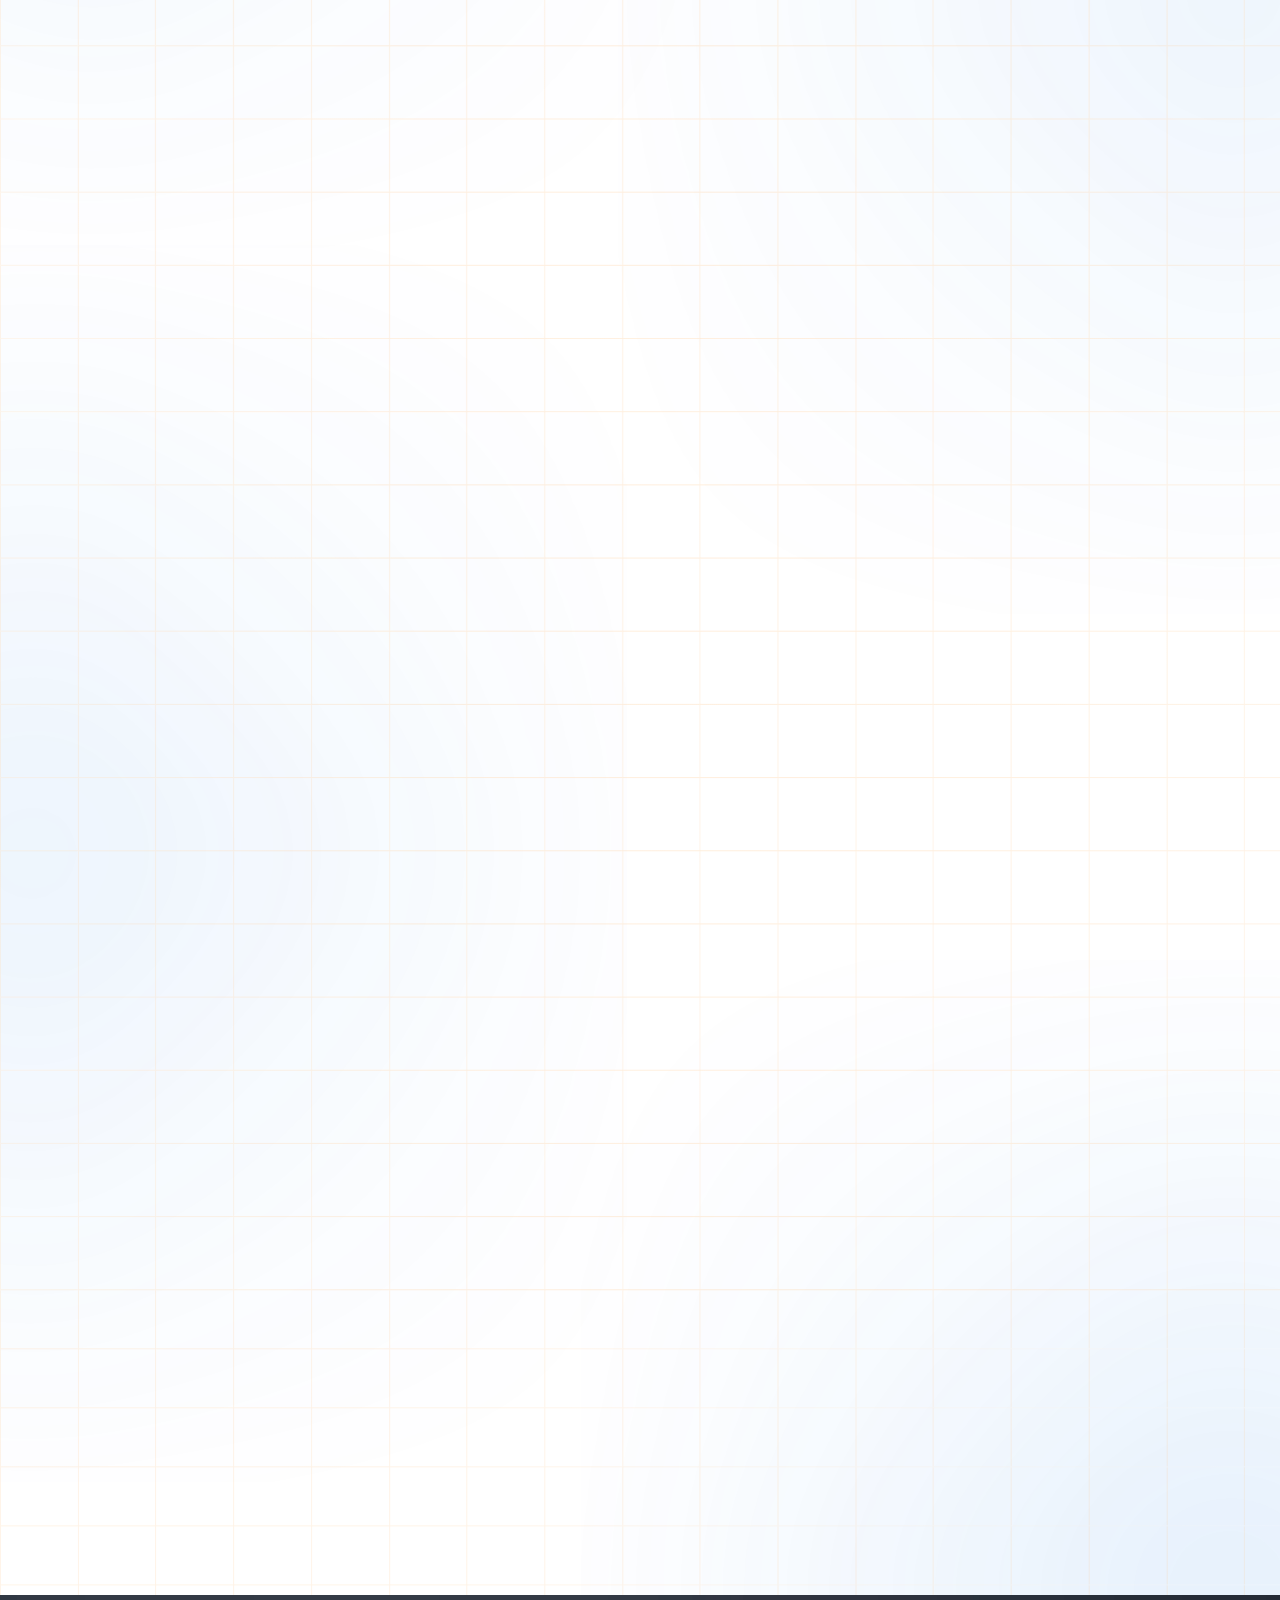
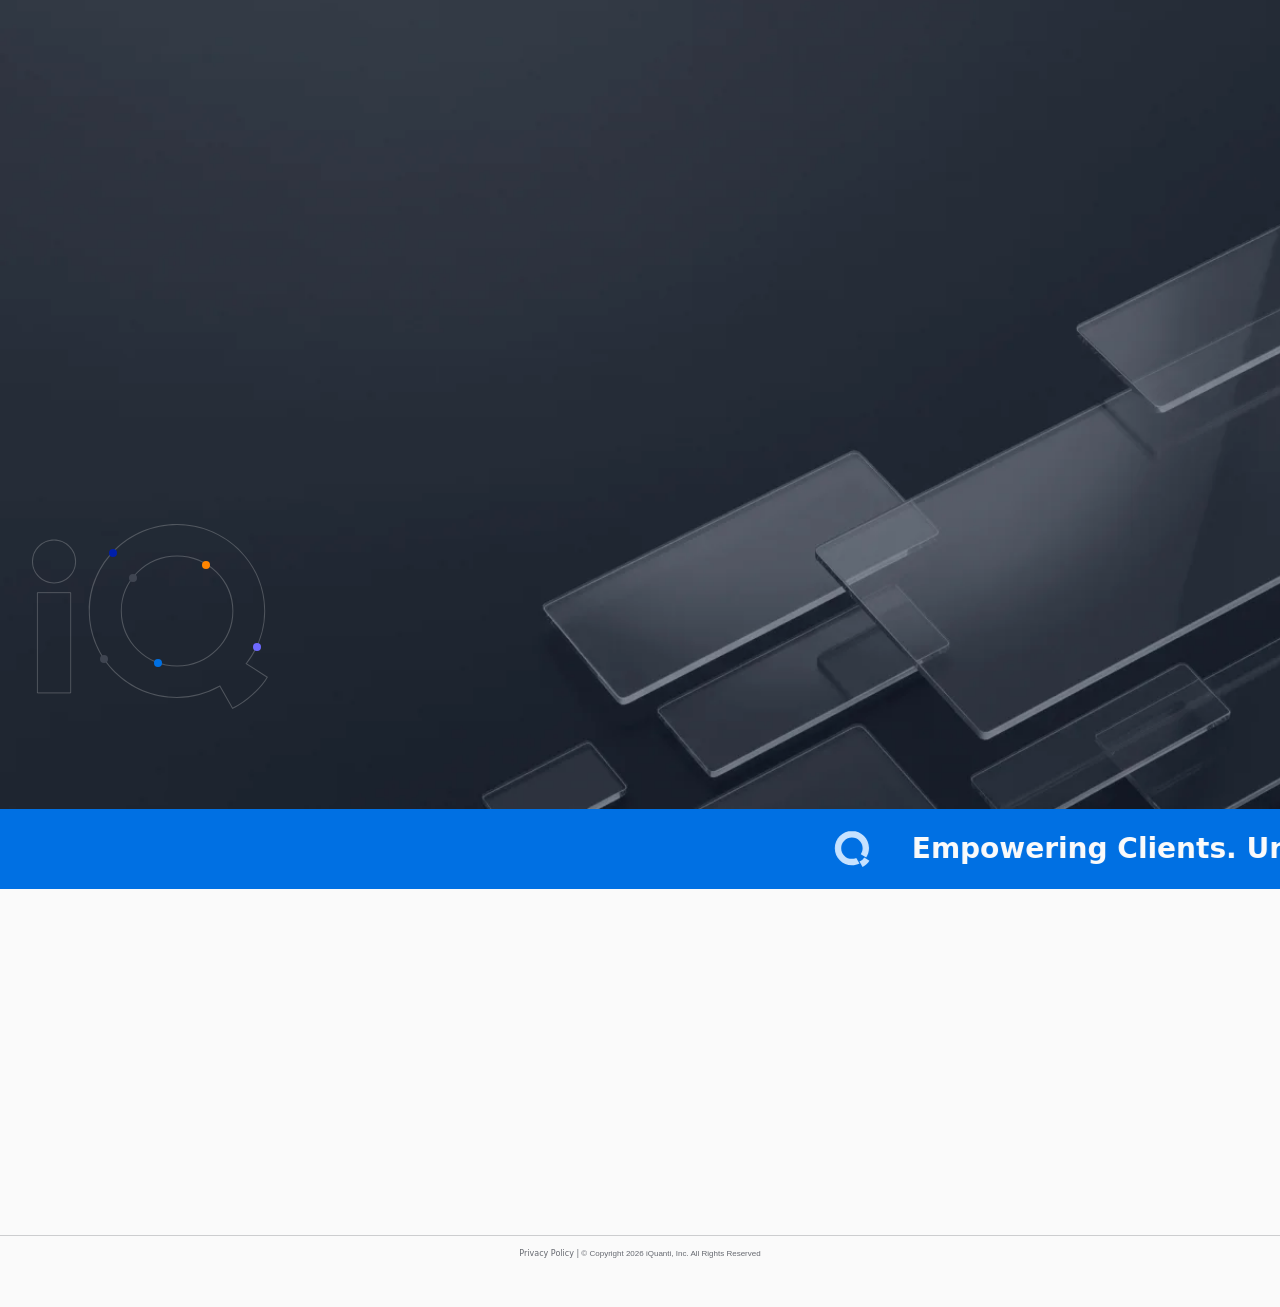
==== commit bc8581eb: "aboutus page changes [26-11-2026]" ====
--- a/about.html
+++ b/about.html
@@ -530,7 +530,7 @@
     <!--Leadership section end-->
     <!-- Recognition & trust Section Start -->
     
-      <section id="our-work" class="recognition-section has-checks-line-bg">
+      <section id="our-work" class="recognition-section about-recognition-section has-checks-line-bg">
         <div class="recognition-container container">
     
             <div class="recognition-heading heading-wrap heading-wrap-left aos-init aos-animate" data-aos="fade-up" data-aos-duration="800">
--- a/blocks-css/recognition/style.css
+++ b/blocks-css/recognition/style.css
@@ -161,6 +161,10 @@
     height: 60px;
 }
 
+/* Aboutus Recognition */
+.about-recognition-section {
+    padding-top:0
+}
 
 
 /* ========================================
--- a/blocks-css/call-to-action/style.css
+++ b/blocks-css/call-to-action/style.css
@@ -78,6 +78,10 @@
     margin-inline: auto;
 }
 
+.about-us-call-to-action-section {
+    padding-top: 0;
+}
+
 /* ========================================
    RESPONSIVE
 ======================================== */
--- a/assets/css/style.css
+++ b/assets/css/style.css
@@ -2573,7 +2573,7 @@
 .iq-marquee-track {
     display: flex;
     width: max-content;
-    animation: iqMarquee 12s linear infinite;
+    animation: iqMarquee var(--marquee-duration, 24s) linear infinite;
     will-change: transform;
 }
 
@@ -3110,14 +3110,6 @@
     }
     /* Aboutus Page CSS  */
 
-    .core-feature-grid-section,
-    .about-marquee-section,
-    .our-legacy-section,
-    .our-leadership-section,
-    .about-recognition-section {
-        padding-bottom: 0;
-    }
-
     .iq-feature-card {
         padding: 24px;
     }
@@ -3794,9 +3786,13 @@
         gap: 0;
     }
 
-        .iq-profile-grid-wrapper.has-cols-3 .iq-profile-card-item:last-child:nth-child(3n + 1):not(.is-expanded) {
-            width: 100%;
-        }
+    .iq-profile-grid-wrapper.has-cols-3 .iq-profile-card-item:last-child:nth-child(3n + 1):not(.is-expanded) {
+        width: 100%;
+    }
+
+    .iq-marquee-group .iq-marquee-item:nth-last-child(even) {
+        height: 300px;
+    }
     
 }
 
